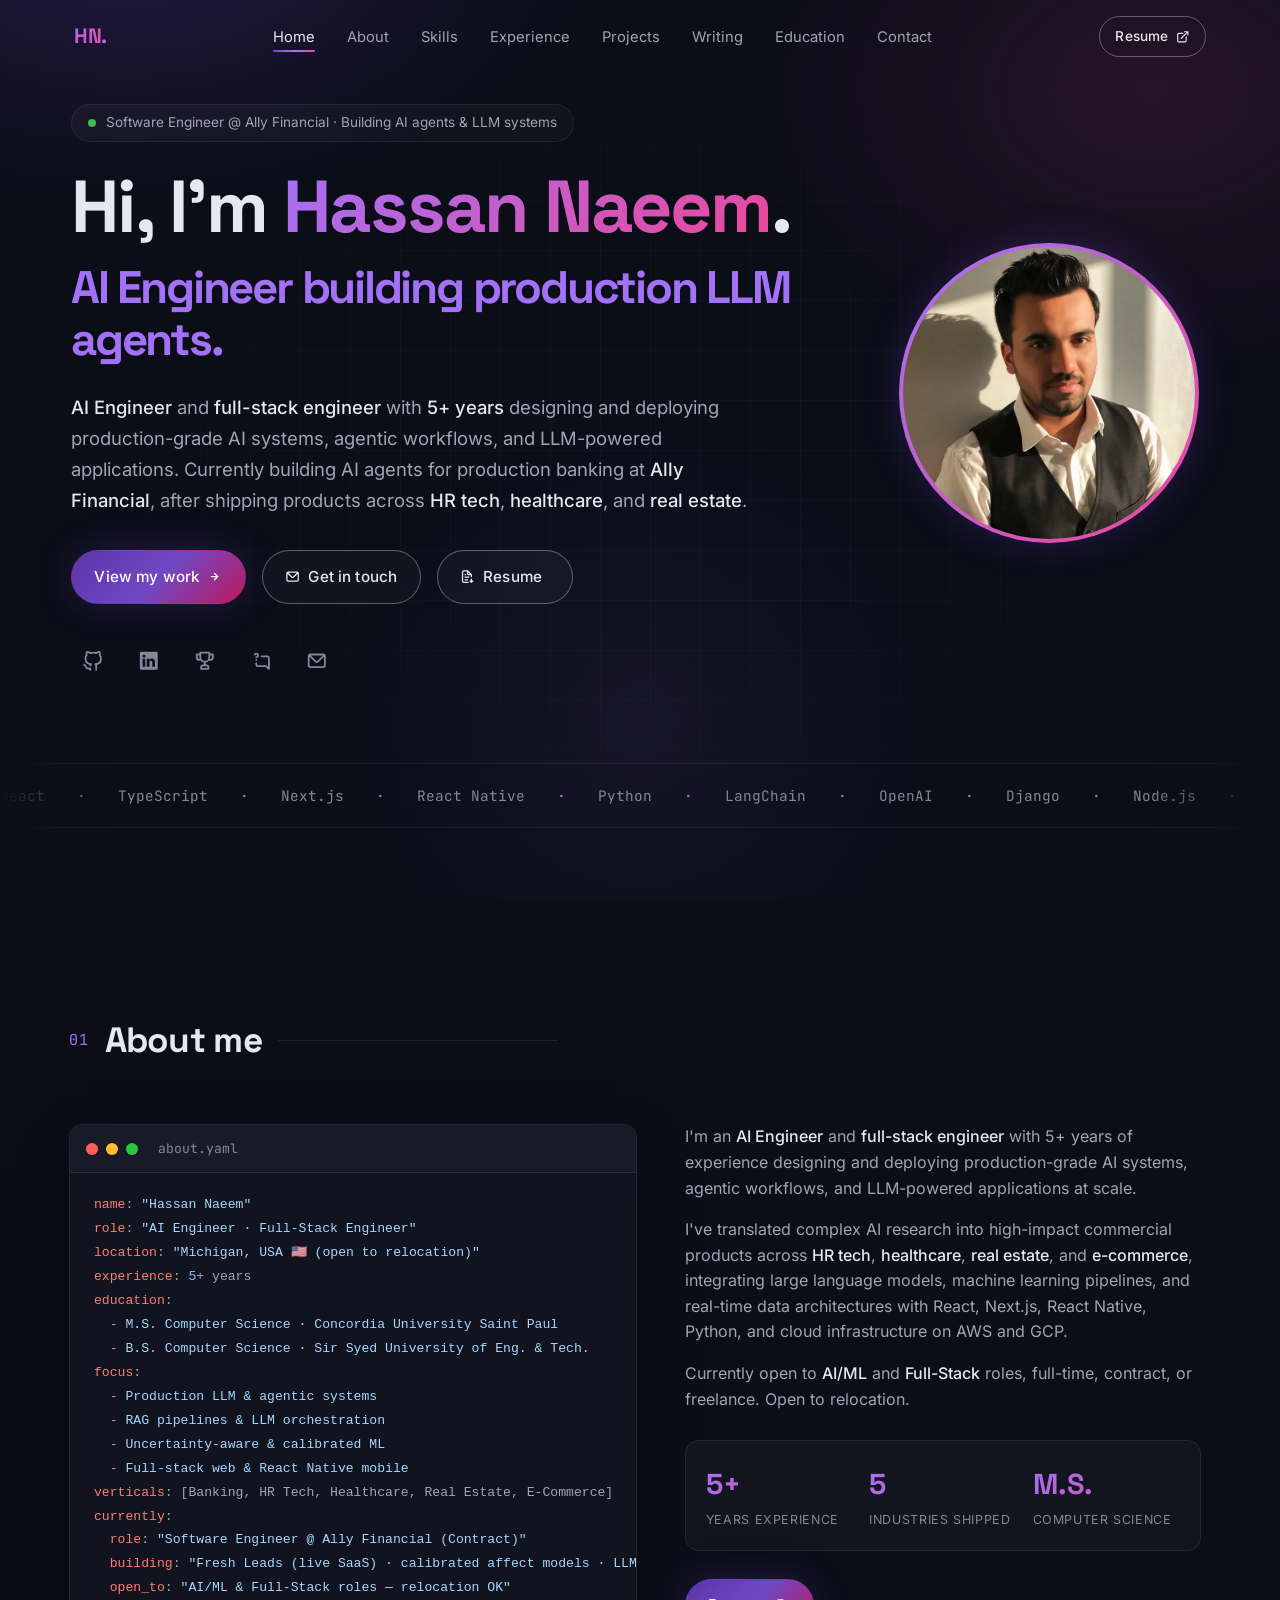
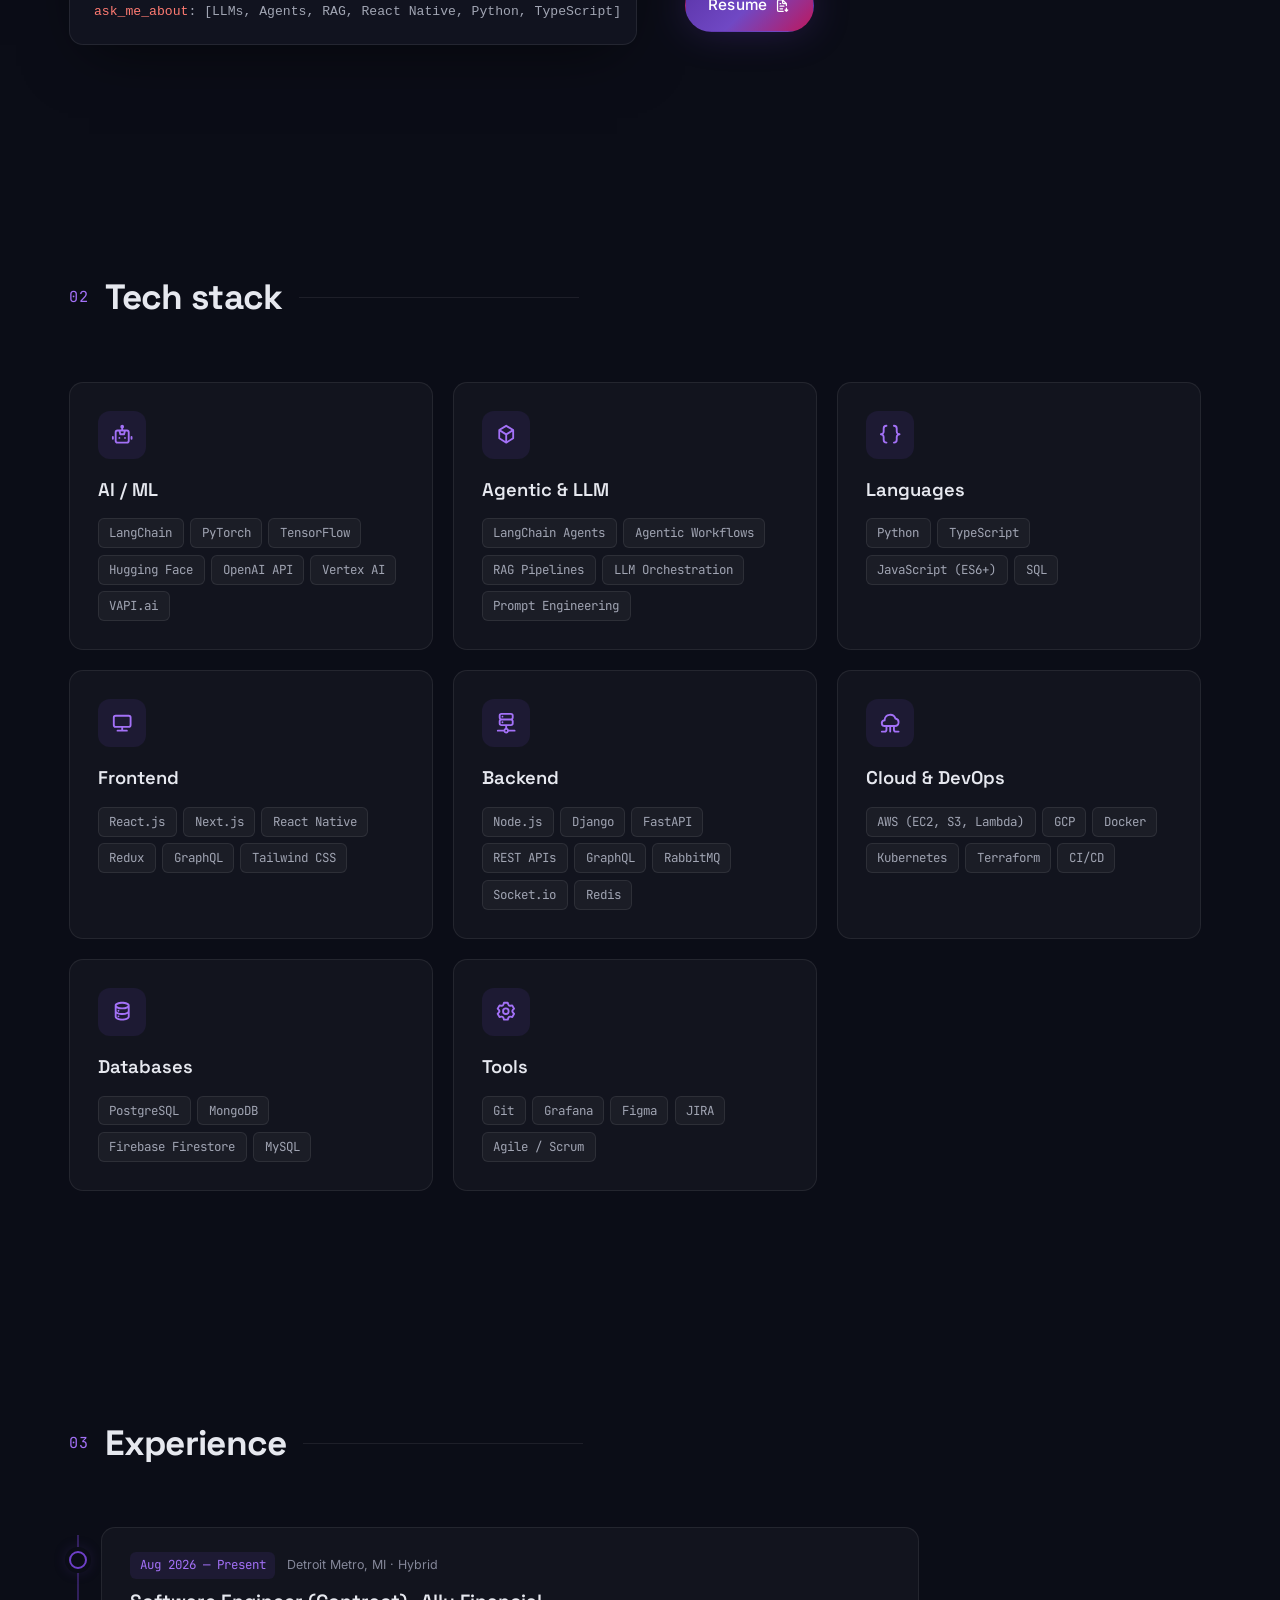
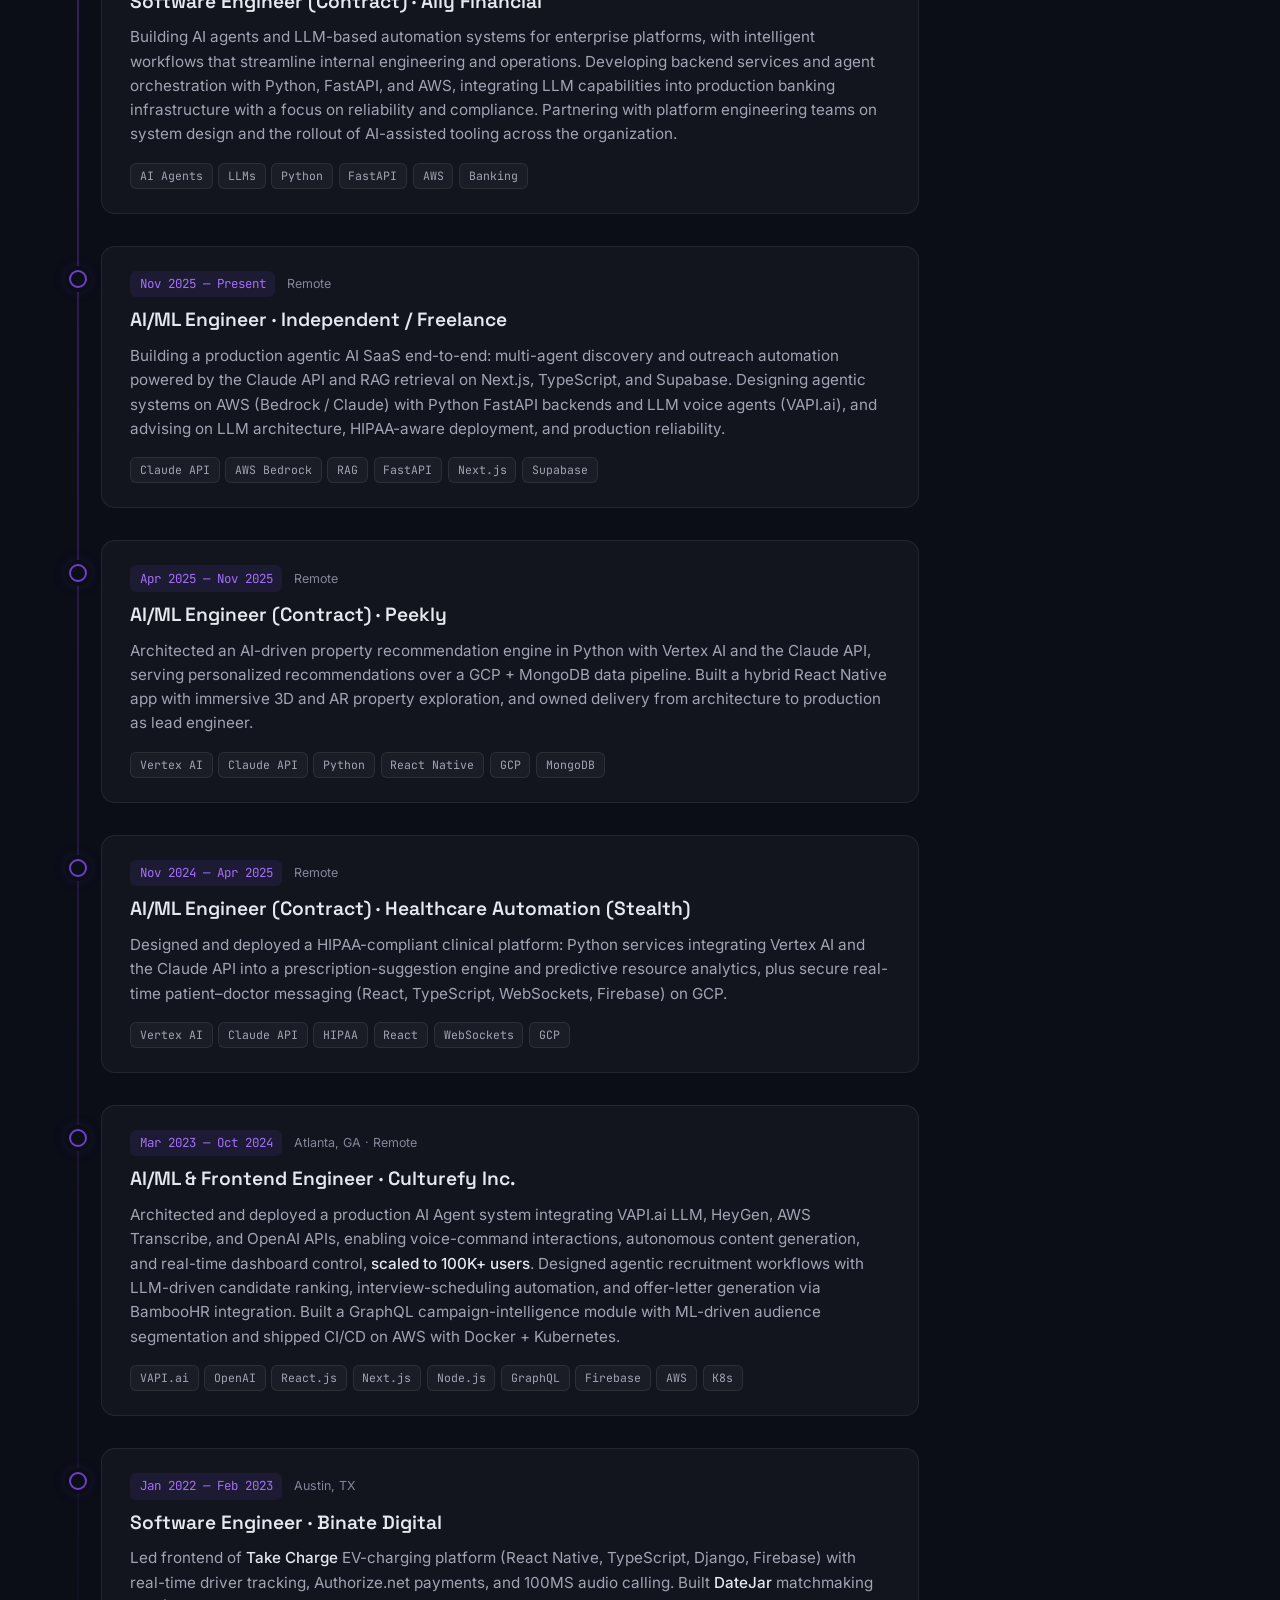
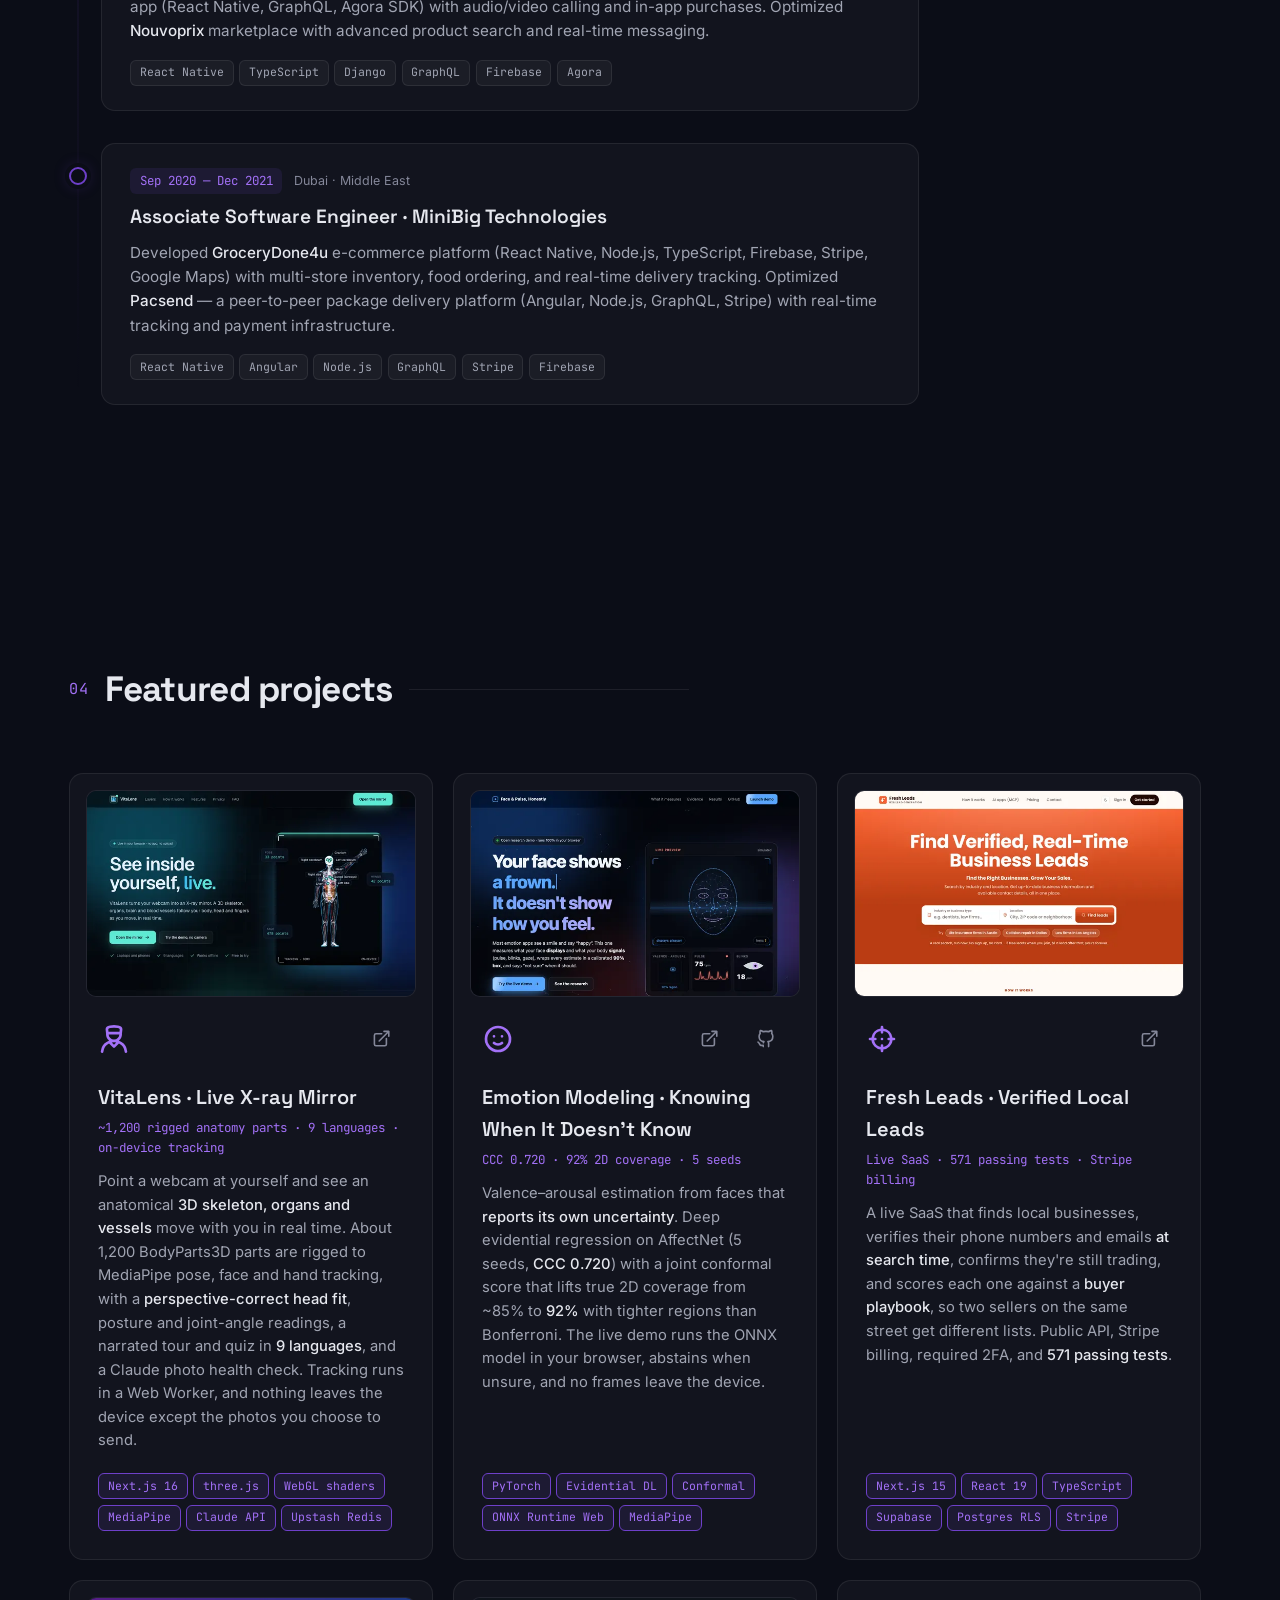
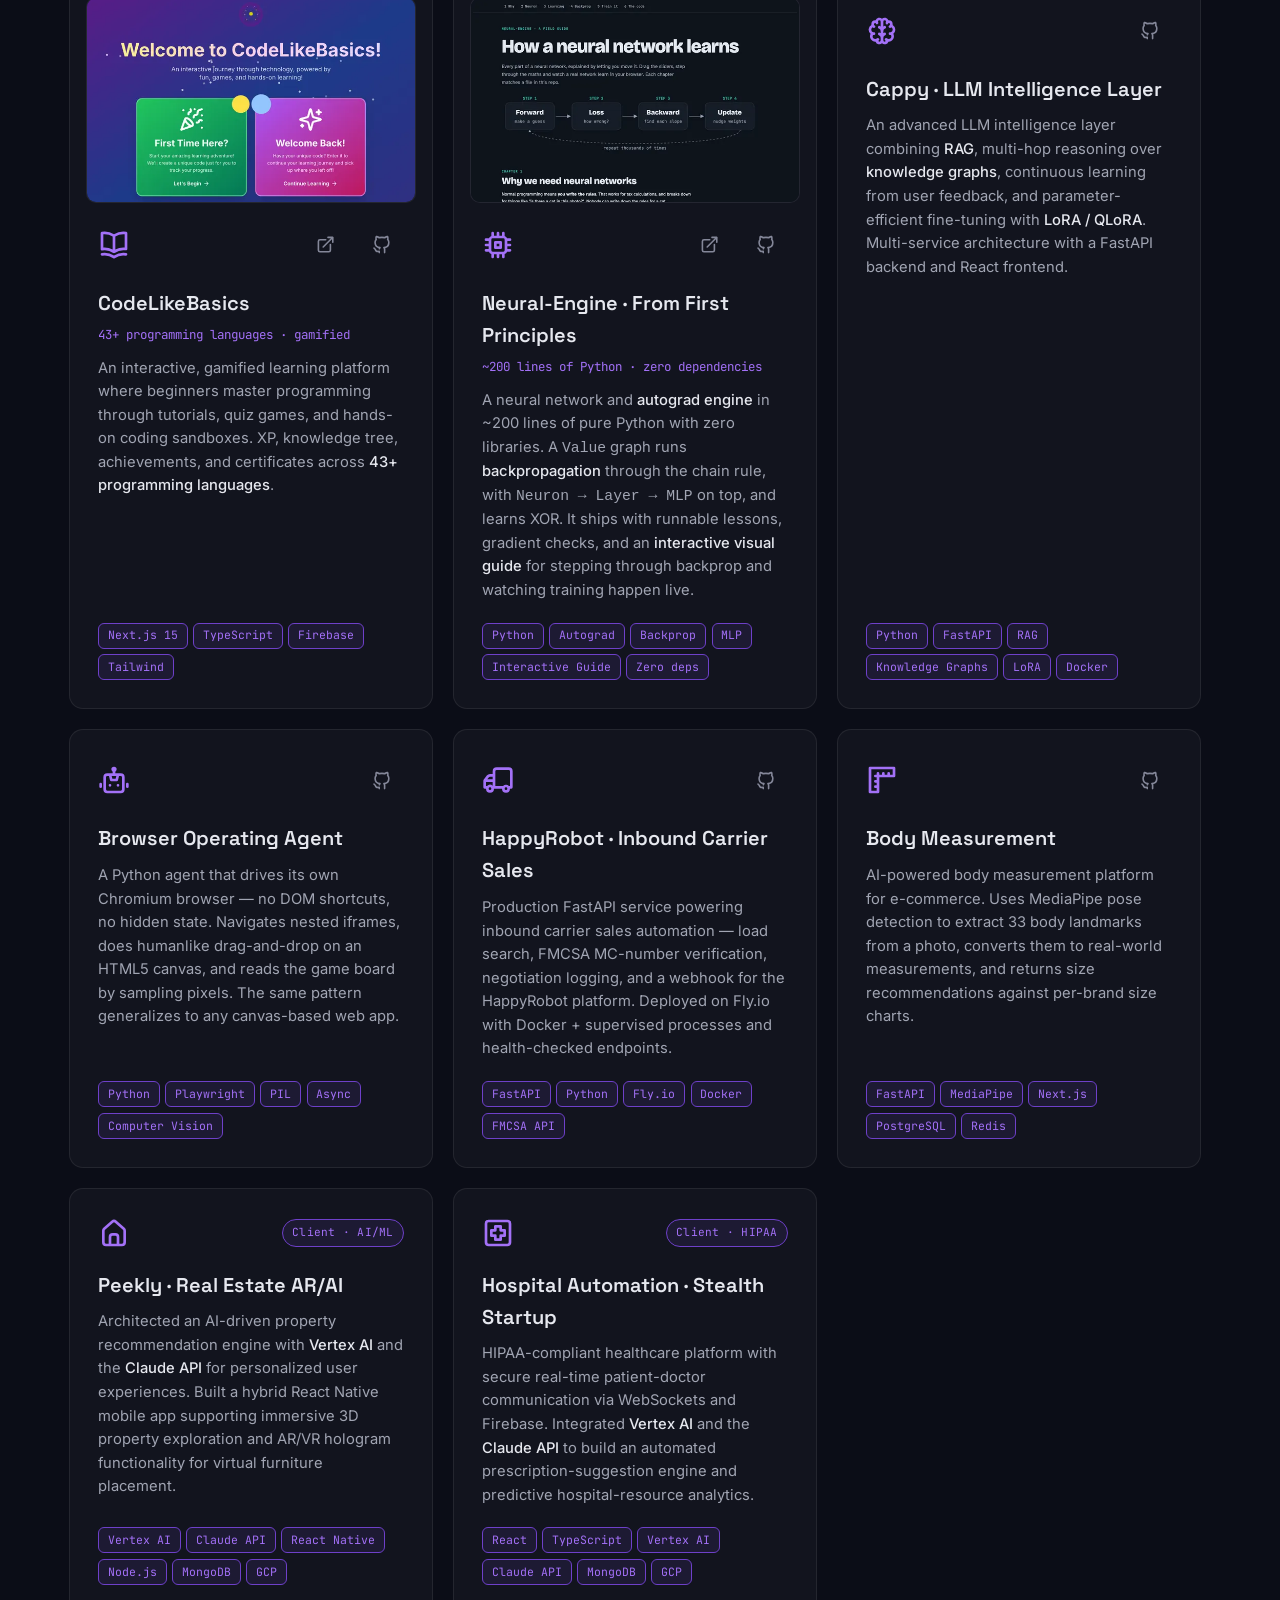
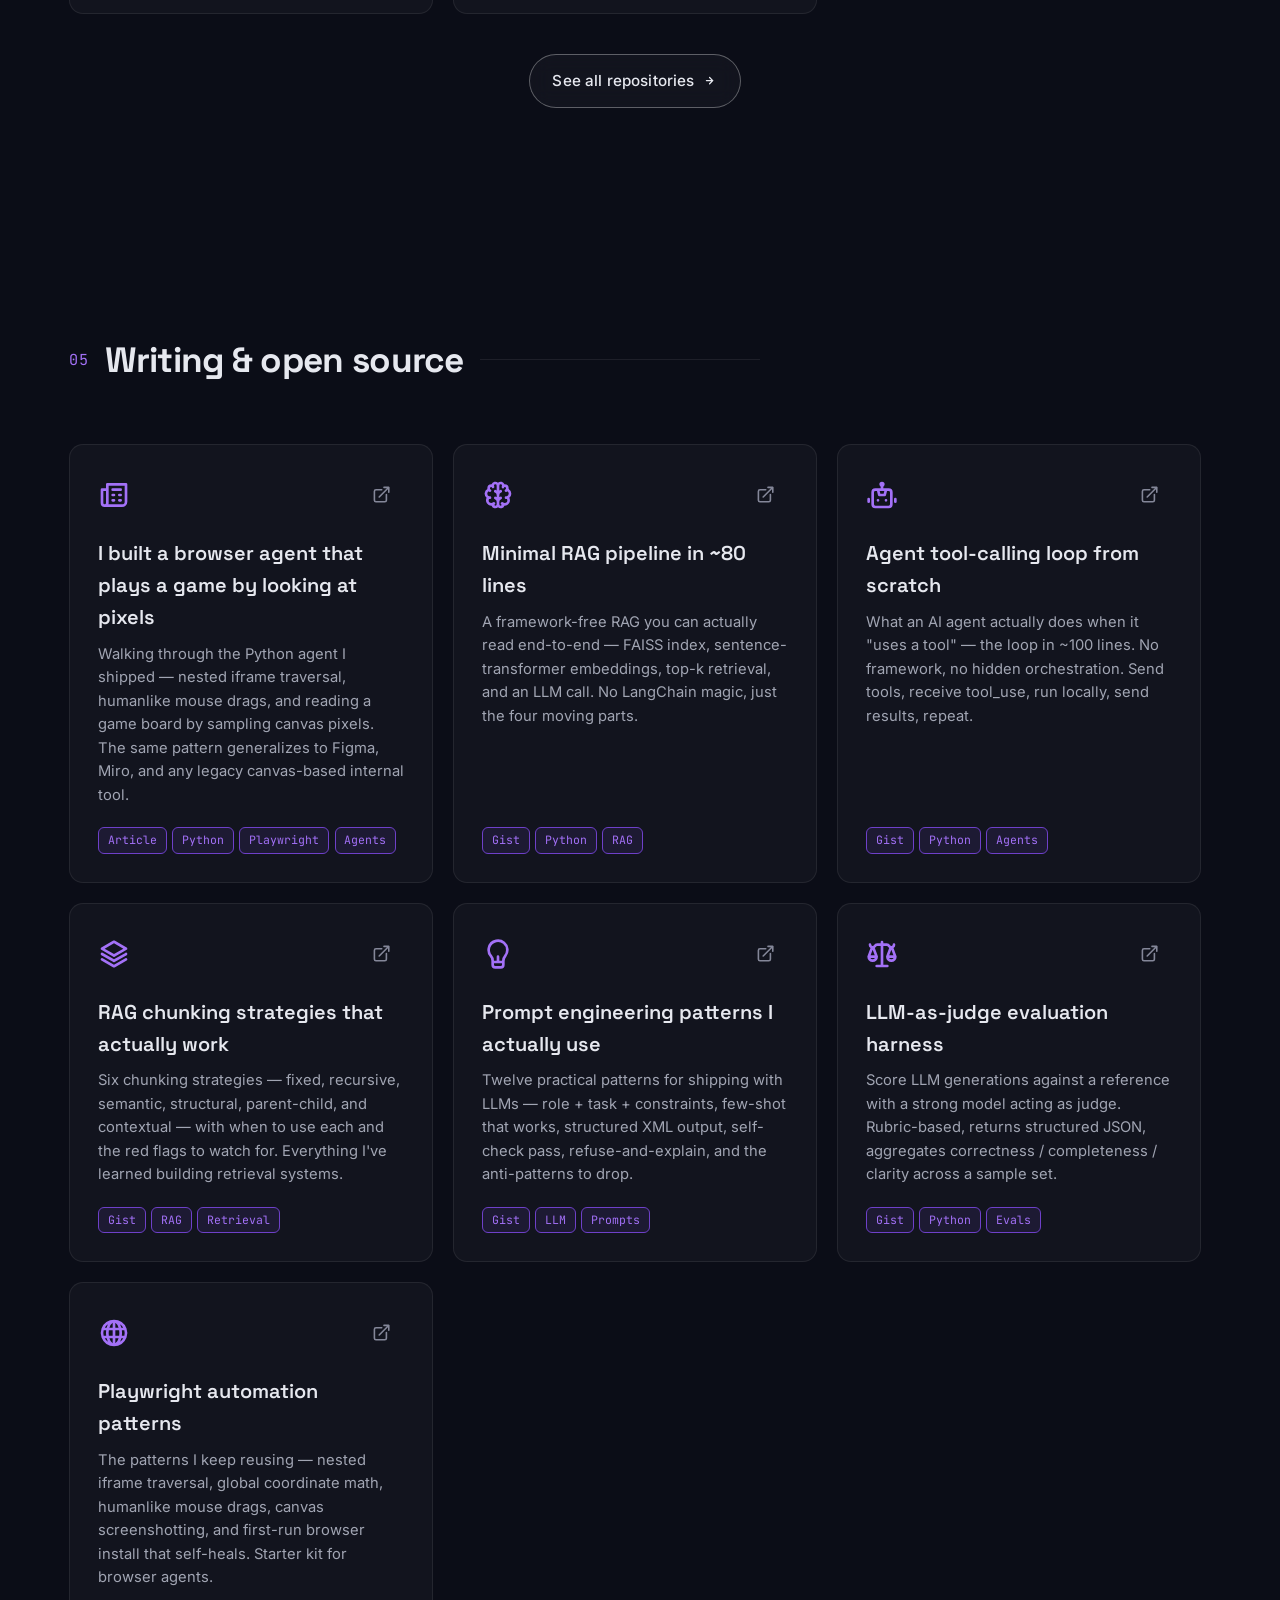
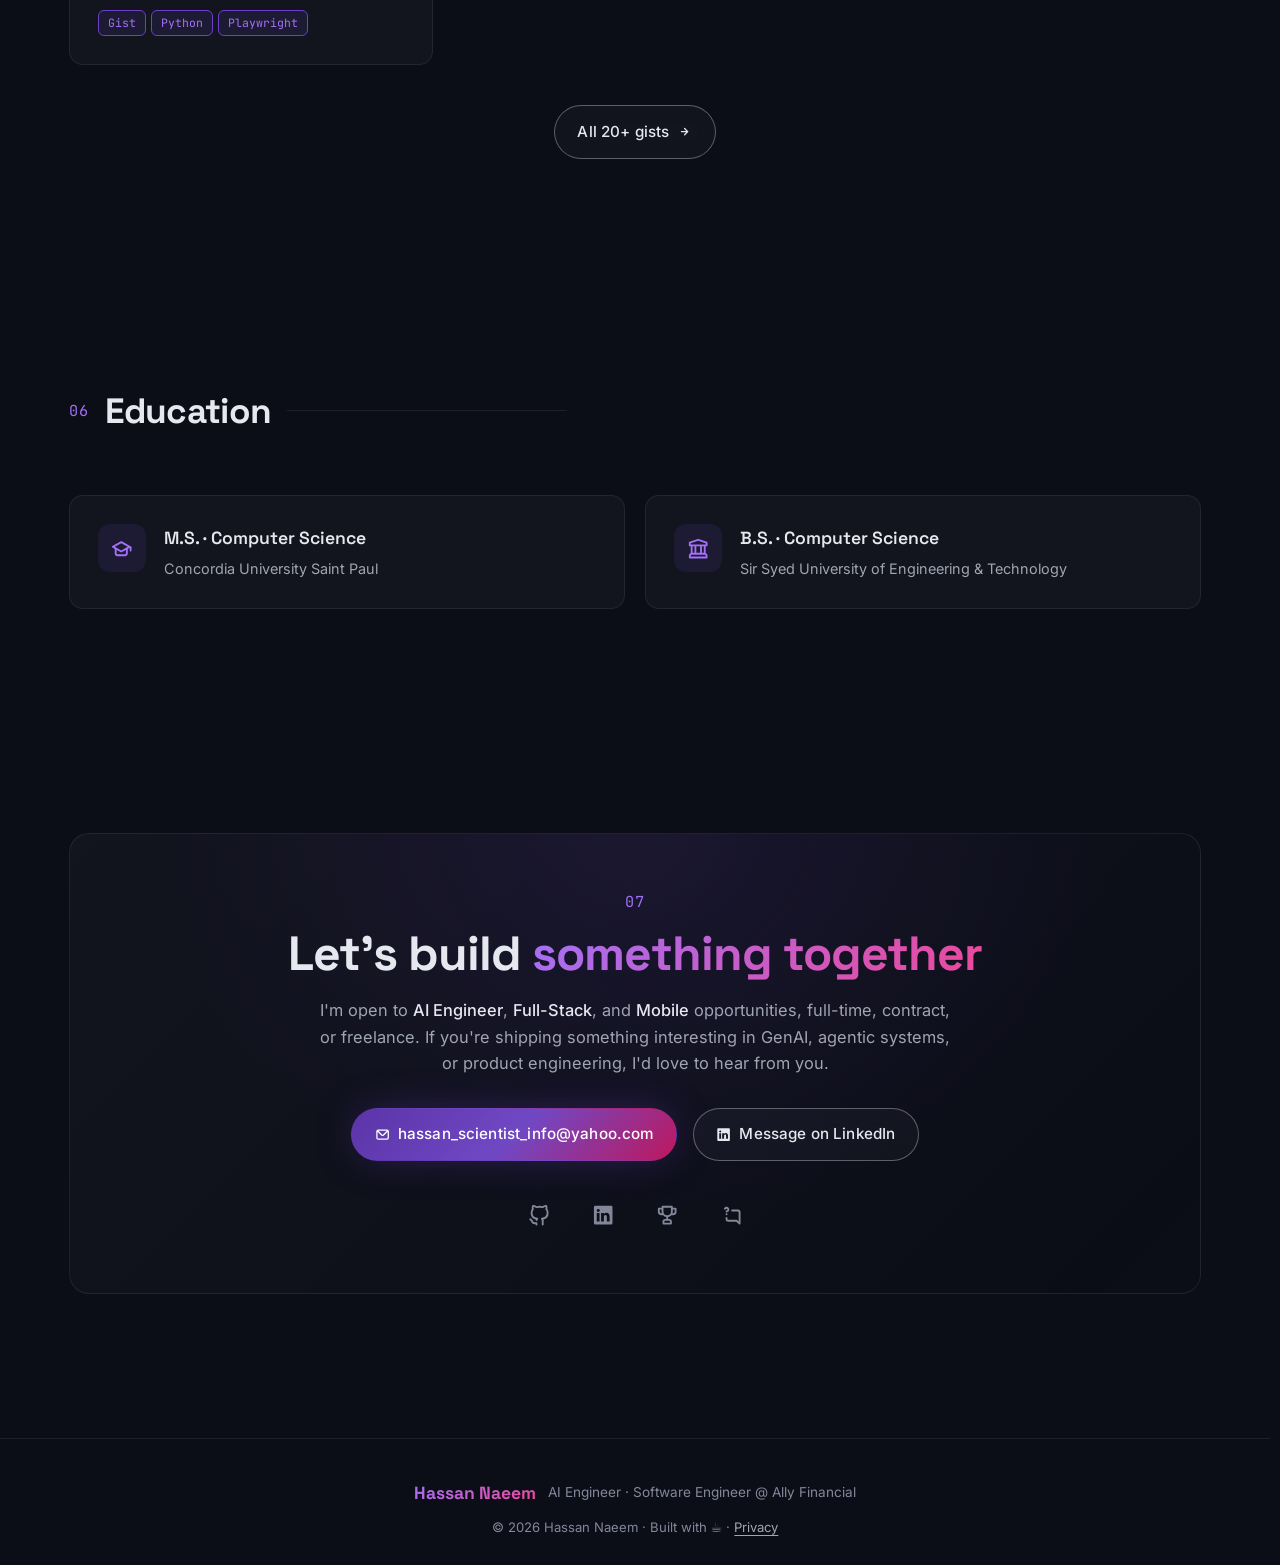
==== index.html @ 2e5fef1f "added screenshot of the projects" ====
<!doctype html>
<html lang="en">
  <head>
    <meta charset="UTF-8" />
    <meta name="viewport" content="width=device-width, initial-scale=1.0" />

    <!-- Primary SEO -->
    <title>
      Hassan Naeem — AI Engineer · Software Engineer at Ally Financial | AI
      Agents, LLMs
    </title>
    <meta
      name="description"
      content="Hassan Naeem is an AI Engineer and Software Engineer at Ally Financial with 5+ years building production AI agents, LLM systems, RAG pipelines, and full-stack web and mobile apps with Python, FastAPI, AWS, React, and Next.js."
    />
    <meta
      name="keywords"
      content="Hassan Naeem, AI Engineer, ML Engineer, AI/ML Engineer, Software Engineer, Ally Financial, AI Agents, Agentic AI, LLM, RAG, Python, FastAPI, AWS, Bedrock, LangChain, PyTorch, React, Next.js, React Native, TypeScript, Michigan, Detroit, Portfolio"
    />
    <meta name="author" content="Hassan Naeem" />
    <meta name="robots" content="index, follow, max-image-preview:large" />
    <meta name="theme-color" content="#0b0d17" />
    <link rel="canonical" href="https://hassan-naeem.com/" />
    <link
      rel="alternate"
      type="text/plain"
      title="LLM-readable profile"
      href="https://hassan-naeem.com/llms.txt"
    />
    <link rel="author" href="https://hassan-naeem.com/humans.txt" />

    <!-- Security headers (CSP, frame-ancestors, nosniff, Permissions-Policy) are set in vercel.json -->
    <meta name="referrer" content="strict-origin-when-cross-origin" />
    <!-- Marks JS as available so reveal animations only hide content when they can run.
         Its sha256 is allow-listed in the CSP in vercel.json; update the hash if you edit it. -->
    <script>
      document.documentElement.classList.add("js");
    </script>

    <!-- Open Graph -->
    <meta property="og:type" content="website" />
    <meta property="og:url" content="https://hassan-naeem.com/" />
    <meta
      property="og:title"
      content="Hassan Naeem — AI Engineer · Software Engineer at Ally Financial"
    />
    <meta
      property="og:description"
      content="AI Engineer and Software Engineer at Ally Financial, building AI agents and LLM systems. Projects: VitaLens X-ray mirror, emotion modeling with uncertainty, Fresh Leads, Neural-Engine, and more."
    />
    <meta
      property="og:image"
      content="https://hassan-naeem.com/preview.png?v=20261115b"
    />
    <meta property="og:image:width" content="1200" />
    <meta property="og:image:height" content="630" />
    <meta
      property="og:image:alt"
      content="Hassan Naeem — AI Engineer portfolio preview"
    />
    <meta property="og:site_name" content="Hassan Naeem Portfolio" />
    <meta property="og:locale" content="en_US" />

    <!-- Twitter Card -->
    <meta name="twitter:card" content="summary_large_image" />
    <meta
      name="twitter:title"
      content="Hassan Naeem — AI Engineer · Software Engineer at Ally Financial"
    />
    <meta
      name="twitter:description"
      content="AI Engineer and Software Engineer at Ally Financial, building AI agents and LLM systems. Projects: VitaLens X-ray mirror, emotion modeling with uncertainty, Fresh Leads, Neural-Engine, and more."
    />
    <meta
      name="twitter:image"
      content="https://hassan-naeem.com/preview.png?v=20261115b"
    />

    <!-- Favicons -->
    <link rel="icon" type="image/svg+xml" href="./assets/img/favicon.svg" />
    <link rel="icon" type="image/png" href="./assets/img/favicon.png" />
    <link rel="apple-touch-icon" href="./assets/img/favicon.png" />

    <!-- Performance: preconnect -->
    <link rel="dns-prefetch" href="https://github.com" />

    <!-- Fonts are self-hosted in assets/fonts (GDPR-clean, no Google) -->
    <link
      rel="preload"
      as="font"
      type="font/woff2"
      href="./assets/fonts/inter-400.woff2"
      crossorigin
    />
    <link
      rel="preload"
      as="font"
      type="font/woff2"
      href="./assets/fonts/space-grotesk-700.woff2"
      crossorigin
    />

    <!-- Styles (bump ?v= when the file changes; assets are cached as immutable) -->
    <link rel="stylesheet" href="./assets/css/styles.css?v=20261115c" />

    <!-- Structured data: Person schema (Google rich results) -->
    <script type="application/ld+json">
      {
        "@context": "https://schema.org",
        "@type": "Person",
        "name": "Hassan Naeem",
        "alternateName": "Hassan Naeem",
        "url": "https://hassan-naeem.com/",
        "image": "https://hassan-naeem.com/assets/img/hassan-naeem.jpg",
        "jobTitle": "Software Engineer",
        "worksFor": {
          "@type": "Organization",
          "name": "Ally Financial",
          "url": "https://www.ally.com"
        },
        "hasOccupation": {
          "@type": "Occupation",
          "name": "AI Engineer (AI Agents & LLM Systems)",
          "occupationLocation": { "@type": "City", "name": "Detroit, MI" }
        },
        "description": "Hassan Naeem is an AI Engineer and Software Engineer at Ally Financial with 5+ years building production AI agents, LLM systems, RAG pipelines, and full-stack web and mobile apps with Python, FastAPI, AWS, React, and Next.js.",
        "address": {
          "@type": "PostalAddress",
          "addressRegion": "MI",
          "addressCountry": "US"
        },
        "alumniOf": [
          {
            "@type": "CollegeOrUniversity",
            "name": "Concordia University Saint Paul",
            "description": "M.S. Computer Science"
          },
          {
            "@type": "CollegeOrUniversity",
            "name": "Sir Syed University of Engineering & Technology",
            "description": "B.S. Computer Science"
          }
        ],
        "sameAs": [
          "https://github.com/Hassan-Naeem-code",
          "https://www.linkedin.com/in/m-hassan-naeem",
          "https://leetcode.com/u/hassansolves",
          "https://stackoverflow.com/users/17322639/muhammad-hassan-naeem",
          "https://dev.to/hassannaeem"
        ],
        "knowsAbout": [
          "JavaScript",
          "TypeScript",
          "Python",
          "React",
          "React Native",
          "Next.js",
          "Node.js",
          "Django",
          "Large Language Models",
          "Generative AI",
          "Agentic AI",
          "Retrieval-Augmented Generation",
          "AI Agents",
          "Multi-Agent Orchestration",
          "FastAPI",
          "Amazon Web Services",
          "AWS Bedrock",
          "PyTorch",
          "LangChain",
          "Uncertainty Quantification",
          "Machine Learning"
        ]
      }
    </script>
  </head>
  <body>
    <a class="skip-link" href="#home">Skip to content</a>
    <!-- Gradient background -->
    <div class="bg-gradient"></div>
    <div class="bg-grid"></div>
    <div class="cursor-glow" id="cursor-glow"></div>

    <!-- ============ NAV ============ -->
    <nav class="nav" id="nav">
      <div class="nav__container">
        <a href="#home" class="nav__logo">
          <span class="nav__logo-mark">HN</span>
          <span class="nav__logo-dot">.</span>
        </a>

        <ul class="nav__menu" id="nav-menu">
          <li><a href="#home" class="nav__link active">Home</a></li>
          <li><a href="#about" class="nav__link">About</a></li>
          <li><a href="#skills" class="nav__link">Skills</a></li>
          <li><a href="#experience" class="nav__link">Experience</a></li>
          <li><a href="#projects" class="nav__link">Projects</a></li>
          <li><a href="#writing" class="nav__link">Writing</a></li>
          <li><a href="#education" class="nav__link">Education</a></li>
          <li><a href="#contact" class="nav__link">Contact</a></li>
        </ul>

        <div class="nav__actions">
          <a
            href="./assets/pdf/Hassan_Naeem_AI_Resume.pdf"
            target="_blank"
            rel="noopener noreferrer"
            class="btn btn--sm btn--outline"
          >
            Resume
            <svg class="icon" aria-hidden="true">
              <use
                href="/assets/img/icons.svg?v=20261115#i-external-link-alt"
              /></svg
            ><span class="sr-only"> (PDF, opens in new tab)</span>
          </a>
          <button
            class="nav__toggle"
            id="nav-toggle"
            type="button"
            aria-label="Open menu"
            aria-controls="nav-menu"
            aria-expanded="false"
          >
            <svg class="icon nav__toggle-open" aria-hidden="true">
              <use href="/assets/img/icons.svg?v=20261115#i-bars" />
            </svg>
            <svg class="icon nav__toggle-close" aria-hidden="true">
              <use href="/assets/img/icons.svg?v=20261115#i-times" />
            </svg>
          </button>
        </div>
      </div>
    </nav>

    <main>
      <!-- ============ HERO ============ -->
      <section class="hero" id="home">
        <div class="hero__container container">
          <div class="hero__text">
            <div class="hero__badge">
              <span class="hero__badge-dot"></span>
              Software Engineer @ Ally Financial · Building AI agents &amp; LLM
              systems
            </div>

            <h1 class="hero__title">
              Hi, I'm <span class="gradient-text">Hassan Naeem</span>.
              <span class="hero__title-line"
                >AI Engineer building production LLM agents.</span
              >
            </h1>

            <p class="hero__subtitle">
              <strong>AI Engineer</strong> and
              <strong>full-stack engineer</strong> with
              <strong>5+ years</strong> designing and deploying production-grade
              AI systems, agentic workflows, and LLM-powered applications.
              Currently building AI agents for production banking at
              <strong>Ally Financial</strong>, after shipping products across
              <strong>HR tech</strong>, <strong>healthcare</strong>, and
              <strong>real estate</strong>.
            </p>

            <div class="hero__ctas">
              <a href="#projects" class="btn btn--primary">
                View my work
                <svg class="icon" aria-hidden="true">
                  <use href="/assets/img/icons.svg?v=20261115#i-arrow-right" />
                </svg>
              </a>
              <a href="#contact" class="btn btn--ghost">
                <svg class="icon" aria-hidden="true">
                  <use href="/assets/img/icons.svg?v=20261115#i-envelope" />
                </svg>
                Get in touch
              </a>
              <a
                href="./assets/pdf/Hassan_Naeem_AI_Resume.pdf"
                target="_blank"
                rel="noopener noreferrer"
                class="btn btn--ghost"
              >
                <svg class="icon" aria-hidden="true">
                  <use
                    href="/assets/img/icons.svg?v=20261115#i-file-download-alt"
                  />
                </svg>
                Resume<span class="sr-only"> (PDF, opens in new tab)</span>
              </a>
            </div>

            <div class="hero__socials">
              <a
                href="https://github.com/Hassan-Naeem-code"
                target="_blank"
                rel="noopener noreferrer"
                aria-label="GitHub (opens in new tab)"
                ><svg class="icon" aria-hidden="true">
                  <use
                    href="/assets/img/icons.svg?v=20261115#i-github-alt"
                  /></svg
              ></a>
              <a
                href="https://www.linkedin.com/in/m-hassan-naeem"
                target="_blank"
                rel="noopener noreferrer"
                aria-label="LinkedIn (opens in new tab)"
                ><svg class="icon" aria-hidden="true">
                  <use
                    href="/assets/img/icons.svg?v=20261115#i-linkedin"
                  /></svg
              ></a>
              <a
                href="https://leetcode.com/u/hassansolves"
                target="_blank"
                rel="noopener noreferrer"
                aria-label="LeetCode (opens in new tab)"
                ><svg class="icon" aria-hidden="true">
                  <use href="/assets/img/icons.svg?v=20261115#i-trophy" /></svg
              ></a>
              <a
                href="https://stackoverflow.com/users/17322639/muhammad-hassan-naeem"
                target="_blank"
                rel="noopener noreferrer"
                aria-label="Stack Overflow (opens in new tab)"
                ><svg class="icon" aria-hidden="true">
                  <use
                    href="/assets/img/icons.svg?v=20261115#i-comment-alt-question"
                  /></svg
              ></a>
              <a
                href="#contact"
                data-email="aGFzc2FuX3NjaWVudGlzdF9pbmZvQHlhaG9vLmNvbQ=="
                class="email-link"
                aria-label="Email"
                ><svg class="icon" aria-hidden="true">
                  <use
                    href="/assets/img/icons.svg?v=20261115#i-envelope"
                  /></svg
              ></a>
            </div>
          </div>

          <figure class="hero__portrait">
            <img
              src="./assets/img/hassan-naeem-480.webp"
              srcset="
                ./assets/img/hassan-naeem-240.webp 240w,
                ./assets/img/hassan-naeem-480.webp 480w
              "
              sizes="(max-width: 900px) 112px, 300px"
              width="480"
              height="480"
              alt="Portrait of Hassan Naeem"
              fetchpriority="high"
              decoding="async"
            />
          </figure>
        </div>

        <div class="hero__marquee" aria-hidden="true">
          <div class="marquee__track">
            <span>React</span><span>·</span> <span>TypeScript</span
            ><span>·</span> <span>Next.js</span><span>·</span>
            <span>React Native</span><span>·</span> <span>Python</span
            ><span>·</span> <span>LangChain</span><span>·</span>
            <span>OpenAI</span><span>·</span> <span>Django</span><span>·</span>
            <span>Node.js</span><span>·</span> <span>AWS</span><span>·</span>
            <span>Docker</span><span>·</span> <span>Kubernetes</span
            ><span>·</span> <span>PostgreSQL</span><span>·</span>
            <span>MongoDB</span><span>·</span> <span>Redis</span><span>·</span>
            <span>Agentic AI</span><span>·</span>
            <!-- duplicate for seamless loop -->
            <span>React</span><span>·</span> <span>TypeScript</span
            ><span>·</span> <span>Next.js</span><span>·</span>
            <span>React Native</span><span>·</span> <span>Python</span
            ><span>·</span> <span>LangChain</span><span>·</span>
            <span>OpenAI</span><span>·</span> <span>Django</span><span>·</span>
          </div>
        </div>
      </section>

      <!-- ============ ABOUT ============ -->
      <section class="section" id="about">
        <div class="container">
          <div class="section__head" data-reveal>
            <span class="section__num">01</span>
            <h2 class="section__title">About me</h2>
            <div class="section__line"></div>
          </div>

          <div class="about__grid">
            <div class="about__code" data-reveal>
              <div class="about__code-header">
                <span class="about__dot about__dot--red"></span>
                <span class="about__dot about__dot--yellow"></span>
                <span class="about__dot about__dot--green"></span>
                <span class="about__file">about.yaml</span>
              </div>
              <pre
                class="about__code-body"
                tabindex="0"
                role="region"
                aria-label="about.yaml"
              ><code><span class="code-key">name</span>: <span class="code-str">"Hassan Naeem"</span>
<span class="code-key">role</span>: <span class="code-str">"AI Engineer · Full-Stack Engineer"</span>
<span class="code-key">location</span>: <span class="code-str">"Michigan, USA 🇺🇸 (open to relocation)"</span>
<span class="code-key">experience</span>: <span class="code-num">5</span>+ years
<span class="code-key">education</span>:
  - <span class="code-str">M.S. Computer Science · Concordia University Saint Paul</span>
  - <span class="code-str">B.S. Computer Science · Sir Syed University of Eng. &amp; Tech.</span>
<span class="code-key">focus</span>:
  - <span class="code-str">Production LLM &amp; agentic systems</span>
  - <span class="code-str">RAG pipelines &amp; LLM orchestration</span>
  - <span class="code-str">Uncertainty-aware &amp; calibrated ML</span>
  - <span class="code-str">Full-stack web &amp; React Native mobile</span>
<span class="code-key">verticals</span>: [Banking, HR Tech, Healthcare, Real Estate, E-Commerce]
<span class="code-key">currently</span>:
  <span class="code-key">role</span>: <span class="code-str">"Software Engineer @ Ally Financial (Contract)"</span>
  <span class="code-key">building</span>: <span class="code-str">"Fresh Leads (live SaaS) · calibrated affect models · LLM agents"</span>
  <span class="code-key">open_to</span>: <span class="code-str">"AI/ML &amp; Full-Stack roles — relocation OK"</span>
<span class="code-key">ask_me_about</span>: [LLMs, Agents, RAG, React Native, Python, TypeScript]</code></pre>
            </div>

            <div class="about__text" data-reveal>
              <p>
                I'm an <strong>AI Engineer</strong> and
                <strong>full-stack engineer</strong> with 5+ years of experience
                designing and deploying production-grade AI systems, agentic
                workflows, and LLM-powered applications at scale.
              </p>
              <p>
                I've translated complex AI research into high-impact commercial
                products across <strong>HR tech</strong>,
                <strong>healthcare</strong>, <strong>real estate</strong>, and
                <strong>e-commerce</strong>, integrating large language models,
                machine learning pipelines, and real-time data architectures
                with React, Next.js, React Native, Python, and cloud
                infrastructure on AWS and GCP.
              </p>
              <p>
                Currently open to <strong>AI/ML</strong> and
                <strong>Full-Stack</strong> roles, full-time, contract, or
                freelance. Open to relocation.
              </p>

              <div class="about__stats">
                <div class="stat">
                  <strong>5+</strong><span>Years experience</span>
                </div>
                <div class="stat">
                  <strong>5</strong><span>Industries shipped</span>
                </div>
                <div class="stat">
                  <strong>M.S.</strong><span>Computer Science</span>
                </div>
              </div>

              <a
                href="./assets/pdf/Hassan_Naeem_AI_Resume.pdf"
                target="_blank"
                rel="noopener noreferrer"
                class="btn btn--primary"
              >
                Resume
                <svg class="icon" aria-hidden="true">
                  <use
                    href="/assets/img/icons.svg?v=20261115#i-file-download-alt"
                  /></svg
                ><span class="sr-only"> (PDF, opens in new tab)</span>
              </a>
            </div>
          </div>
        </div>
      </section>

      <!-- ============ SKILLS ============ -->
      <section class="section" id="skills">
        <div class="container">
          <div class="section__head" data-reveal>
            <span class="section__num">02</span>
            <h2 class="section__title">Tech stack</h2>
            <div class="section__line"></div>
          </div>

          <div class="skills__grid">
            <div class="skill-card" data-reveal>
              <div class="skill-card__icon">
                <svg class="icon" aria-hidden="true">
                  <use href="/assets/img/icons.svg?v=20261115#i-robot" />
                </svg>
              </div>
              <h3>AI / ML</h3>
              <div class="skill-card__chips">
                <span>LangChain</span><span>PyTorch</span><span>TensorFlow</span
                ><span>Hugging&nbsp;Face</span><span>OpenAI&nbsp;API</span
                ><span>Vertex&nbsp;AI</span><span>VAPI.ai</span>
              </div>
            </div>

            <div class="skill-card" data-reveal>
              <div class="skill-card__icon">
                <svg class="icon" aria-hidden="true">
                  <use href="/assets/img/icons.svg?v=20261115#i-cube" />
                </svg>
              </div>
              <h3>Agentic &amp; LLM</h3>
              <div class="skill-card__chips">
                <span>LangChain&nbsp;Agents</span
                ><span>Agentic&nbsp;Workflows</span
                ><span>RAG&nbsp;Pipelines</span
                ><span>LLM&nbsp;Orchestration</span
                ><span>Prompt&nbsp;Engineering</span>
              </div>
            </div>

            <div class="skill-card" data-reveal>
              <div class="skill-card__icon">
                <svg class="icon" aria-hidden="true">
                  <use
                    href="/assets/img/icons.svg?v=20261115#i-brackets-curly"
                  />
                </svg>
              </div>
              <h3>Languages</h3>
              <div class="skill-card__chips">
                <span>Python</span><span>TypeScript</span
                ><span>JavaScript&nbsp;(ES6+)</span><span>SQL</span>
              </div>
            </div>

            <div class="skill-card" data-reveal>
              <div class="skill-card__icon">
                <svg class="icon" aria-hidden="true">
                  <use href="/assets/img/icons.svg?v=20261115#i-desktop" />
                </svg>
              </div>
              <h3>Frontend</h3>
              <div class="skill-card__chips">
                <span>React.js</span><span>Next.js</span
                ><span>React&nbsp;Native</span><span>Redux</span
                ><span>GraphQL</span><span>Tailwind&nbsp;CSS</span>
              </div>
            </div>

            <div class="skill-card" data-reveal>
              <div class="skill-card__icon">
                <svg class="icon" aria-hidden="true">
                  <use
                    href="/assets/img/icons.svg?v=20261115#i-server-network"
                  />
                </svg>
              </div>
              <h3>Backend</h3>
              <div class="skill-card__chips">
                <span>Node.js</span><span>Django</span><span>FastAPI</span
                ><span>REST&nbsp;APIs</span><span>GraphQL</span
                ><span>RabbitMQ</span><span>Socket.io</span><span>Redis</span>
              </div>
            </div>

            <div class="skill-card" data-reveal>
              <div class="skill-card__icon">
                <svg class="icon" aria-hidden="true">
                  <use
                    href="/assets/img/icons.svg?v=20261115#i-cloud-computing"
                  />
                </svg>
              </div>
              <h3>Cloud &amp; DevOps</h3>
              <div class="skill-card__chips">
                <span>AWS&nbsp;(EC2, S3, Lambda)</span><span>GCP</span
                ><span>Docker</span><span>Kubernetes</span><span>Terraform</span
                ><span>CI/CD</span>
              </div>
            </div>

            <div class="skill-card" data-reveal>
              <div class="skill-card__icon">
                <svg class="icon" aria-hidden="true">
                  <use href="/assets/img/icons.svg?v=20261115#i-database" />
                </svg>
              </div>
              <h3>Databases</h3>
              <div class="skill-card__chips">
                <span>PostgreSQL</span><span>MongoDB</span
                ><span>Firebase&nbsp;Firestore</span><span>MySQL</span>
              </div>
            </div>

            <div class="skill-card" data-reveal>
              <div class="skill-card__icon">
                <svg class="icon" aria-hidden="true">
                  <use href="/assets/img/icons.svg?v=20261115#i-setting" />
                </svg>
              </div>
              <h3>Tools</h3>
              <div class="skill-card__chips">
                <span>Git</span><span>Grafana</span><span>Figma</span
                ><span>JIRA</span><span>Agile&nbsp;/&nbsp;Scrum</span>
              </div>
            </div>
          </div>
        </div>
      </section>

      <!-- ============ EXPERIENCE ============ -->
      <section class="section" id="experience">
        <div class="container">
          <div class="section__head" data-reveal>
            <span class="section__num">03</span>
            <h2 class="section__title">Experience</h2>
            <div class="section__line"></div>
          </div>

          <ol class="timeline">
            <li class="timeline__item" data-reveal>
              <div class="timeline__dot"></div>
              <div class="timeline__card">
                <div class="timeline__meta">
                  <span class="timeline__tag">Aug 2026 — Present</span>
                  <span class="timeline__loc">Detroit Metro, MI · Hybrid</span>
                </div>
                <h3>Software Engineer (Contract) · Ally Financial</h3>
                <p>
                  Building AI agents and LLM-based automation systems for
                  enterprise platforms, with intelligent workflows that
                  streamline internal engineering and operations. Developing
                  backend services and agent orchestration with Python, FastAPI,
                  and AWS, integrating LLM capabilities into production banking
                  infrastructure with a focus on reliability and compliance.
                  Partnering with platform engineering teams on system design
                  and the rollout of AI-assisted tooling across the
                  organization.
                </p>
                <div class="timeline__tags">
                  <span>AI Agents</span><span>LLMs</span><span>Python</span
                  ><span>FastAPI</span><span>AWS</span><span>Banking</span>
                </div>
              </div>
            </li>

            <li class="timeline__item" data-reveal>
              <div class="timeline__dot"></div>
              <div class="timeline__card">
                <div class="timeline__meta">
                  <span class="timeline__tag">Nov 2025 — Present</span>
                  <span class="timeline__loc">Remote</span>
                </div>
                <h3>AI/ML Engineer · Independent / Freelance</h3>
                <p>
                  Building a production agentic AI SaaS end-to-end: multi-agent
                  discovery and outreach automation powered by the Claude API
                  and RAG retrieval on Next.js, TypeScript, and Supabase.
                  Designing agentic systems on AWS (Bedrock / Claude) with
                  Python FastAPI backends and LLM voice agents (VAPI.ai), and
                  advising on LLM architecture, HIPAA-aware deployment, and
                  production reliability.
                </p>
                <div class="timeline__tags">
                  <span>Claude API</span><span>AWS Bedrock</span><span>RAG</span
                  ><span>FastAPI</span><span>Next.js</span><span>Supabase</span>
                </div>
              </div>
            </li>

            <li class="timeline__item" data-reveal>
              <div class="timeline__dot"></div>
              <div class="timeline__card">
                <div class="timeline__meta">
                  <span class="timeline__tag">Apr 2025 — Nov 2025</span>
                  <span class="timeline__loc">Remote</span>
                </div>
                <h3>AI/ML Engineer (Contract) · Peekly</h3>
                <p>
                  Architected an AI-driven property recommendation engine in
                  Python with Vertex AI and the Claude API, serving personalized
                  recommendations over a GCP + MongoDB data pipeline. Built a
                  hybrid React Native app with immersive 3D and AR property
                  exploration, and owned delivery from architecture to
                  production as lead engineer.
                </p>
                <div class="timeline__tags">
                  <span>Vertex AI</span><span>Claude API</span
                  ><span>Python</span><span>React Native</span><span>GCP</span
                  ><span>MongoDB</span>
                </div>
              </div>
            </li>

            <li class="timeline__item" data-reveal>
              <div class="timeline__dot"></div>
              <div class="timeline__card">
                <div class="timeline__meta">
                  <span class="timeline__tag">Nov 2024 — Apr 2025</span>
                  <span class="timeline__loc">Remote</span>
                </div>
                <h3>
                  AI/ML Engineer (Contract) · Healthcare Automation (Stealth)
                </h3>
                <p>
                  Designed and deployed a HIPAA-compliant clinical platform:
                  Python services integrating Vertex AI and the Claude API into
                  a prescription-suggestion engine and predictive resource
                  analytics, plus secure real-time patient–doctor messaging
                  (React, TypeScript, WebSockets, Firebase) on GCP.
                </p>
                <div class="timeline__tags">
                  <span>Vertex AI</span><span>Claude API</span><span>HIPAA</span
                  ><span>React</span><span>WebSockets</span><span>GCP</span>
                </div>
              </div>
            </li>

            <li class="timeline__item" data-reveal>
              <div class="timeline__dot"></div>
              <div class="timeline__card">
                <div class="timeline__meta">
                  <span class="timeline__tag">Mar 2023 — Oct 2024</span>
                  <span class="timeline__loc">Atlanta, GA · Remote</span>
                </div>
                <h3>AI/ML &amp; Frontend Engineer · Culturefy Inc.</h3>
                <p>
                  Architected and deployed a production AI Agent system
                  integrating VAPI.ai LLM, HeyGen, AWS Transcribe, and OpenAI
                  APIs, enabling voice-command interactions, autonomous content
                  generation, and real-time dashboard control,
                  <strong>scaled to 100K+ users</strong>. Designed agentic
                  recruitment workflows with LLM-driven candidate ranking,
                  interview-scheduling automation, and offer-letter generation
                  via BambooHR integration. Built a GraphQL
                  campaign-intelligence module with ML-driven audience
                  segmentation and shipped CI/CD on AWS with Docker +
                  Kubernetes.
                </p>
                <div class="timeline__tags">
                  <span>VAPI.ai</span><span>OpenAI</span><span>React.js</span
                  ><span>Next.js</span><span>Node.js</span><span>GraphQL</span
                  ><span>Firebase</span><span>AWS</span><span>K8s</span>
                </div>
              </div>
            </li>

            <li class="timeline__item" data-reveal>
              <div class="timeline__dot"></div>
              <div class="timeline__card">
                <div class="timeline__meta">
                  <span class="timeline__tag">Jan 2022 — Feb 2023</span>
                  <span class="timeline__loc">Austin, TX</span>
                </div>
                <h3>Software Engineer · Binate Digital</h3>
                <p>
                  Led frontend of <strong>Take Charge</strong> EV-charging
                  platform (React Native, TypeScript, Django, Firebase) with
                  real-time driver tracking, Authorize.net payments, and 100MS
                  audio calling. Built <strong>DateJar</strong>
                  matchmaking app (React Native, GraphQL, Agora SDK) with
                  audio/video calling and in-app purchases. Optimized
                  <strong>Nouvoprix</strong> marketplace with advanced product
                  search and real-time messaging.
                </p>
                <div class="timeline__tags">
                  <span>React Native</span><span>TypeScript</span
                  ><span>Django</span><span>GraphQL</span><span>Firebase</span
                  ><span>Agora</span>
                </div>
              </div>
            </li>

            <li class="timeline__item" data-reveal>
              <div class="timeline__dot"></div>
              <div class="timeline__card">
                <div class="timeline__meta">
                  <span class="timeline__tag">Sep 2020 — Dec 2021</span>
                  <span class="timeline__loc">Dubai · Middle East</span>
                </div>
                <h3>Associate Software Engineer · MiniBig Technologies</h3>
                <p>
                  Developed <strong>GroceryDone4u</strong> e-commerce platform
                  (React Native, Node.js, TypeScript, Firebase, Stripe, Google
                  Maps) with multi-store inventory, food ordering, and real-time
                  delivery tracking. Optimized <strong>Pacsend</strong> — a
                  peer-to-peer package delivery platform (Angular, Node.js,
                  GraphQL, Stripe) with real-time tracking and payment
                  infrastructure.
                </p>
                <div class="timeline__tags">
                  <span>React Native</span><span>Angular</span
                  ><span>Node.js</span><span>GraphQL</span><span>Stripe</span
                  ><span>Firebase</span>
                </div>
              </div>
            </li>
          </ol>
        </div>
      </section>

      <!-- ============ PROJECTS ============ -->
      <section class="section" id="projects">
        <div class="container">
          <div class="section__head" data-reveal>
            <span class="section__num">04</span>
            <h2 class="section__title">Featured projects</h2>
            <div class="section__line"></div>
          </div>

          <div class="projects__grid">
            <article class="project" data-reveal>
              <img
                class="project__media"
                src="./assets/img/projects/vitalens-640.webp"
                srcset="
                  ./assets/img/projects/vitalens-640.webp   640w,
                  ./assets/img/projects/vitalens-1280.webp 1280w
                "
                sizes="(max-width: 700px) 100vw, 380px"
                width="1280"
                height="800"
                alt="VitaLens landing page: a 3D skeleton and organs tracking a person in real time"
                loading="lazy"
                decoding="async"
              />
              <div class="project__head">
                <svg class="icon project__icon" aria-hidden="true">
                  <use href="/assets/img/icons.svg?v=20261115#i-user-md" />
                </svg>
                <div class="project__links">
                  <a
                    href="/vitalens"
                    target="_blank"
                    rel="noopener noreferrer"
                    aria-label="VitaLens live app (opens in new tab)"
                    ><svg class="icon" aria-hidden="true">
                      <use
                        href="/assets/img/icons.svg?v=20261115#i-external-link-alt"
                      /></svg
                  ></a>
                </div>
              </div>
              <h3>VitaLens · Live X-ray Mirror</h3>
              <p class="project__metric">
                ~1,200 rigged anatomy parts · 9 languages · on-device tracking
              </p>
              <p>
                Point a webcam at yourself and see an anatomical
                <strong>3D skeleton, organs and vessels</strong> move with you
                in real time. About 1,200 BodyParts3D parts are rigged to
                MediaPipe pose, face and hand tracking, with a
                <strong>perspective-correct head fit</strong>, posture and
                joint-angle readings, a narrated tour and quiz in
                <strong>9 languages</strong>, and a Claude photo health check.
                Tracking runs in a Web Worker, and nothing leaves the device
                except the photos you choose to send.
              </p>
              <div class="project__stack">
                <span>Next.js 16</span><span>three.js</span
                ><span>WebGL shaders</span><span>MediaPipe</span
                ><span>Claude API</span><span>Upstash Redis</span>
              </div>
            </article>

            <article class="project" data-reveal>
              <img
                class="project__media"
                src="./assets/img/projects/emotion-640.webp"
                srcset="
                  ./assets/img/projects/emotion-640.webp   640w,
                  ./assets/img/projects/emotion-1280.webp 1280w
                "
                sizes="(max-width: 700px) 100vw, 380px"
                width="1280"
                height="800"
                alt="Emotion Modeling demo page: face mesh with valence–arousal, pulse and blink readouts"
                loading="lazy"
                decoding="async"
              />
              <div class="project__head">
                <svg class="icon project__icon" aria-hidden="true">
                  <use href="/assets/img/icons.svg?v=20261115#i-smile" />
                </svg>
                <div class="project__links">
                  <a
                    href="/emotion-modeling"
                    target="_blank"
                    rel="noopener noreferrer"
                    aria-label="Emotion Modeling live demo (opens in new tab)"
                    ><svg class="icon" aria-hidden="true">
                      <use
                        href="/assets/img/icons.svg?v=20261115#i-external-link-alt"
                      /></svg
                  ></a>
                  <a
                    href="https://github.com/Hassan-Naeem-code/Emotion-Modelling"
                    target="_blank"
                    rel="noopener noreferrer"
                    aria-label="Emotion Modeling source on GitHub (opens in new tab)"
                    ><svg class="icon" aria-hidden="true">
                      <use
                        href="/assets/img/icons.svg?v=20261115#i-github-alt"
                      /></svg
                  ></a>
                </div>
              </div>
              <h3>Emotion Modeling · Knowing When It Doesn't Know</h3>
              <p class="project__metric">
                CCC 0.720 · 92% 2D coverage · 5 seeds
              </p>
              <p>
                Valence–arousal estimation from faces that
                <strong>reports its own uncertainty</strong>. Deep evidential
                regression on AffectNet (5 seeds, <strong>CCC 0.720</strong>)
                with a joint conformal score that lifts true 2D coverage from
                ~85% to <strong>92%</strong> with tighter regions than
                Bonferroni. The live demo runs the ONNX model in your browser,
                abstains when unsure, and no frames leave the device.
              </p>
              <div class="project__stack">
                <span>PyTorch</span><span>Evidential DL</span
                ><span>Conformal</span><span>ONNX Runtime Web</span
                ><span>MediaPipe</span>
              </div>
            </article>
            <article class="project" data-reveal>
              <img
                class="project__media"
                src="./assets/img/projects/freshleads-640.webp"
                srcset="
                  ./assets/img/projects/freshleads-640.webp   640w,
                  ./assets/img/projects/freshleads-1280.webp 1280w
                "
                sizes="(max-width: 700px) 100vw, 380px"
                width="1280"
                height="800"
                alt="Fresh Leads home page with industry and location lead search"
                loading="lazy"
                decoding="async"
              />
              <div class="project__head">
                <svg class="icon project__icon" aria-hidden="true">
                  <use href="/assets/img/icons.svg?v=20261115#i-crosshair" />
                </svg>
                <div class="project__links">
                  <a
                    href="https://www.fresh-leads.io"
                    target="_blank"
                    rel="noopener noreferrer"
                    aria-label="Fresh Leads live site (opens in new tab)"
                    ><svg class="icon" aria-hidden="true">
                      <use
                        href="/assets/img/icons.svg?v=20261115#i-external-link-alt"
                      /></svg
                  ></a>
                </div>
              </div>
              <h3>Fresh Leads · Verified Local Leads</h3>
              <p class="project__metric">
                Live SaaS · 571 passing tests · Stripe billing
              </p>
              <p>
                A live SaaS that finds local businesses, verifies their phone
                numbers and emails <strong>at search time</strong>, confirms
                they're still trading, and scores each one against a
                <strong>buyer playbook</strong>, so two sellers on the same
                street get different lists. Public API, Stripe billing, required
                2FA, and <strong>571 passing tests</strong>.
              </p>
              <div class="project__stack">
                <span>Next.js 15</span><span>React 19</span
                ><span>TypeScript</span><span>Supabase</span
                ><span>Postgres RLS</span><span>Stripe</span>
              </div>
            </article>

            <article class="project" data-reveal>
              <img
                class="project__media"
                src="./assets/img/projects/codelikebasics-640.webp"
                srcset="
                  ./assets/img/projects/codelikebasics-640.webp   640w,
                  ./assets/img/projects/codelikebasics-1280.webp 1280w
                "
                sizes="(max-width: 700px) 100vw, 380px"
                width="1280"
                height="800"
                alt="CodeLikeBasics welcome screen for new and returning learners"
                loading="lazy"
                decoding="async"
              />
              <div class="project__head">
                <svg class="icon project__icon" aria-hidden="true">
                  <use href="/assets/img/icons.svg?v=20261115#i-book-open" />
                </svg>
                <div class="project__links">
                  <a
                    href="https://code-like-basics.vercel.app"
                    target="_blank"
                    rel="noopener noreferrer"
                    aria-label="CodeLikeBasics live demo (opens in new tab)"
                    ><svg class="icon" aria-hidden="true">
                      <use
                        href="/assets/img/icons.svg?v=20261115#i-external-link-alt"
                      /></svg
                  ></a>
                  <a
                    href="https://github.com/Hassan-Naeem-code/Code-Like-Basics"
                    target="_blank"
                    rel="noopener noreferrer"
                    aria-label="CodeLikeBasics source on GitHub (opens in new tab)"
                    ><svg class="icon" aria-hidden="true">
                      <use
                        href="/assets/img/icons.svg?v=20261115#i-github-alt"
                      /></svg
                  ></a>
                </div>
              </div>
              <h3>CodeLikeBasics</h3>
              <p class="project__metric">
                43+ programming languages · gamified
              </p>
              <p>
                An interactive, gamified learning platform where beginners
                master programming through tutorials, quiz games, and hands-on
                coding sandboxes. XP, knowledge tree, achievements, and
                certificates across <strong>43+ programming languages</strong>.
              </p>
              <div class="project__stack">
                <span>Next.js 15</span><span>TypeScript</span
                ><span>Firebase</span><span>Tailwind</span>
              </div>
            </article>

            <article class="project" data-reveal>
              <img
                class="project__media"
                src="./assets/img/projects/neural-640.webp"
                srcset="
                  ./assets/img/projects/neural-640.webp   640w,
                  ./assets/img/projects/neural-1280.webp 1280w
                "
                sizes="(max-width: 700px) 100vw, 380px"
                width="1280"
                height="800"
                alt="Neural-Engine field guide: forward, loss, backward and update steps"
                loading="lazy"
                decoding="async"
              />
              <div class="project__head">
                <svg class="icon project__icon" aria-hidden="true">
                  <use href="/assets/img/icons.svg?v=20261115#i-processor" />
                </svg>
                <div class="project__links">
                  <a
                    href="https://hassan-naeem-code.github.io/Neural-Engine/guide.html"
                    target="_blank"
                    rel="noopener noreferrer"
                    aria-label="Neural-Engine interactive guide (opens in new tab)"
                    ><svg class="icon" aria-hidden="true">
                      <use
                        href="/assets/img/icons.svg?v=20261115#i-external-link-alt"
                      /></svg
                  ></a>
                  <a
                    href="https://github.com/Hassan-Naeem-code/Neural-Engine"
                    target="_blank"
                    rel="noopener noreferrer"
                    aria-label="Neural-Engine source on GitHub (opens in new tab)"
                    ><svg class="icon" aria-hidden="true">
                      <use
                        href="/assets/img/icons.svg?v=20261115#i-github-alt"
                      /></svg
                  ></a>
                </div>
              </div>
              <h3>Neural-Engine · From First Principles</h3>
              <p class="project__metric">
                ~200 lines of Python · zero dependencies
              </p>
              <p>
                A neural network and <strong>autograd engine</strong> in ~200
                lines of pure Python with zero libraries. A
                <code>Value</code> graph runs
                <strong>backpropagation</strong> through the chain rule, with
                <code>Neuron → Layer → MLP</code> on top, and learns XOR. It
                ships with runnable lessons, gradient checks, and an
                <strong>interactive visual guide</strong> for stepping through
                backprop and watching training happen live.
              </p>
              <div class="project__stack">
                <span>Python</span><span>Autograd</span><span>Backprop</span
                ><span>MLP</span><span>Interactive Guide</span
                ><span>Zero deps</span>
              </div>
            </article>

            <article class="project" data-reveal>
              <div class="project__head">
                <svg class="icon project__icon" aria-hidden="true">
                  <use href="/assets/img/icons.svg?v=20261115#i-brain" />
                </svg>
                <div class="project__links">
                  <a
                    href="https://github.com/Hassan-Naeem-code/Cappy-LLM-Intellegence-Layer"
                    target="_blank"
                    rel="noopener noreferrer"
                    aria-label="Cappy source on GitHub (opens in new tab)"
                    ><svg class="icon" aria-hidden="true">
                      <use
                        href="/assets/img/icons.svg?v=20261115#i-github-alt"
                      /></svg
                  ></a>
                </div>
              </div>
              <h3>Cappy · LLM Intelligence Layer</h3>
              <p>
                An advanced LLM intelligence layer combining
                <strong>RAG</strong>, multi-hop reasoning over
                <strong>knowledge graphs</strong>, continuous learning from user
                feedback, and parameter-efficient fine-tuning with
                <strong>LoRA / QLoRA</strong>. Multi-service architecture with a
                FastAPI backend and React frontend.
              </p>
              <div class="project__stack">
                <span>Python</span><span>FastAPI</span><span>RAG</span
                ><span>Knowledge Graphs</span><span>LoRA</span
                ><span>Docker</span>
              </div>
            </article>

            <article class="project" data-reveal>
              <div class="project__head">
                <svg class="icon project__icon" aria-hidden="true">
                  <use href="/assets/img/icons.svg?v=20261115#i-robot" />
                </svg>
                <div class="project__links">
                  <a
                    href="https://github.com/Hassan-Naeem-code/Browser-Operating-Agent"
                    target="_blank"
                    rel="noopener noreferrer"
                    aria-label="Browser Operating Agent source on GitHub (opens in new tab)"
                    ><svg class="icon" aria-hidden="true">
                      <use
                        href="/assets/img/icons.svg?v=20261115#i-github-alt"
                      /></svg
                  ></a>
                </div>
              </div>
              <h3>Browser Operating Agent</h3>
              <p>
                A Python agent that drives its own Chromium browser — no DOM
                shortcuts, no hidden state. Navigates nested iframes, does
                humanlike drag-and-drop on an HTML5 canvas, and reads the game
                board by sampling pixels. The same pattern generalizes to any
                canvas-based web app.
              </p>
              <div class="project__stack">
                <span>Python</span><span>Playwright</span><span>PIL</span
                ><span>Async</span><span>Computer Vision</span>
              </div>
            </article>

            <article class="project" data-reveal>
              <div class="project__head">
                <svg class="icon project__icon" aria-hidden="true">
                  <use href="/assets/img/icons.svg?v=20261115#i-truck" />
                </svg>
                <div class="project__links">
                  <a
                    href="https://github.com/Hassan-Naeem-code/Inbound-Carier-Sales"
                    target="_blank"
                    rel="noopener noreferrer"
                    aria-label="HappyRobot source on GitHub (opens in new tab)"
                    ><svg class="icon" aria-hidden="true">
                      <use
                        href="/assets/img/icons.svg?v=20261115#i-github-alt"
                      /></svg
                  ></a>
                </div>
              </div>
              <h3>HappyRobot · Inbound Carrier Sales</h3>
              <p>
                Production FastAPI service powering inbound carrier sales
                automation — load search, FMCSA MC-number verification,
                negotiation logging, and a webhook for the HappyRobot platform.
                Deployed on Fly.io with Docker + supervised processes and
                health-checked endpoints.
              </p>
              <div class="project__stack">
                <span>FastAPI</span><span>Python</span><span>Fly.io</span
                ><span>Docker</span><span>FMCSA API</span>
              </div>
            </article>

            <article class="project" data-reveal>
              <div class="project__head">
                <svg class="icon project__icon" aria-hidden="true">
                  <use
                    href="/assets/img/icons.svg?v=20261115#i-ruler-combined"
                  />
                </svg>
                <div class="project__links">
                  <a
                    href="https://github.com/Hassan-Naeem-code/Body-Measurement"
                    target="_blank"
                    rel="noopener noreferrer"
                    aria-label="Body Measurement source on GitHub (opens in new tab)"
                    ><svg class="icon" aria-hidden="true">
                      <use
                        href="/assets/img/icons.svg?v=20261115#i-github-alt"
                      /></svg
                  ></a>
                </div>
              </div>
              <h3>Body Measurement</h3>
              <p>
                AI-powered body measurement platform for e-commerce. Uses
                MediaPipe pose detection to extract 33 body landmarks from a
                photo, converts them to real-world measurements, and returns
                size recommendations against per-brand size charts.
              </p>
              <div class="project__stack">
                <span>FastAPI</span><span>MediaPipe</span><span>Next.js</span
                ><span>PostgreSQL</span><span>Redis</span>
              </div>
            </article>

            <article class="project" data-reveal>
              <div class="project__head">
                <svg class="icon project__icon" aria-hidden="true">
                  <use href="/assets/img/icons.svg?v=20261115#i-estate" />
                </svg>
                <span class="project__badge">Client · AI/ML</span>
              </div>
              <h3>Peekly · Real Estate AR/AI</h3>
              <p>
                Architected an AI-driven property recommendation engine with
                <strong>Vertex AI</strong> and the
                <strong>Claude API</strong> for personalized user experiences.
                Built a hybrid React Native mobile app supporting immersive 3D
                property exploration and AR/VR hologram functionality for
                virtual furniture placement.
              </p>
              <div class="project__stack">
                <span>Vertex AI</span><span>Claude API</span
                ><span>React Native</span><span>Node.js</span
                ><span>MongoDB</span><span>GCP</span>
              </div>
            </article>

            <article class="project" data-reveal>
              <div class="project__head">
                <svg class="icon project__icon" aria-hidden="true">
                  <use
                    href="/assets/img/icons.svg?v=20261115#i-medical-square"
                  />
                </svg>
                <span class="project__badge">Client · HIPAA</span>
              </div>
              <h3>Hospital Automation · Stealth Startup</h3>
              <p>
                HIPAA-compliant healthcare platform with secure real-time
                patient-doctor communication via WebSockets and Firebase.
                Integrated <strong>Vertex AI</strong> and the
                <strong>Claude API</strong>
                to build an automated prescription-suggestion engine and
                predictive hospital-resource analytics.
              </p>
              <div class="project__stack">
                <span>React</span><span>TypeScript</span><span>Vertex AI</span
                ><span>Claude API</span><span>MongoDB</span><span>GCP</span>
              </div>
            </article>
          </div>

          <div class="projects__footer" data-reveal>
            <a
              href="https://github.com/Hassan-Naeem-code?tab=repositories"
              target="_blank"
              rel="noopener noreferrer"
              class="btn btn--ghost"
            >
              See all repositories
              <svg class="icon" aria-hidden="true">
                <use href="/assets/img/icons.svg?v=20261115#i-arrow-right" />
              </svg>
            </a>
          </div>
        </div>
      </section>

      <!-- ============ WRITING ============ -->
      <section class="section" id="writing">
        <div class="container">
          <div class="section__head" data-reveal>
            <span class="section__num">05</span>
            <h2 class="section__title">Writing &amp; open source</h2>
            <div class="section__line"></div>
          </div>

          <div class="projects__grid">
            <article class="project" data-reveal>
              <div class="project__head">
                <svg class="icon project__icon" aria-hidden="true">
                  <use href="/assets/img/icons.svg?v=20261115#i-newspaper" />
                </svg>
                <div class="project__links">
                  <a
                    href="https://dev.to/hassannaeem/i-built-a-browser-agent-that-plays-a-game-by-looking-at-pixels-3l86"
                    target="_blank"
                    rel="noopener noreferrer"
                    aria-label="Read “I built a browser agent that plays a game by looking at pixels” on dev.to (opens in new tab)"
                    ><svg class="icon" aria-hidden="true">
                      <use
                        href="/assets/img/icons.svg?v=20261115#i-external-link-alt"
                      /></svg
                  ></a>
                </div>
              </div>
              <h3>
                I built a browser agent that plays a game by looking at pixels
              </h3>
              <p>
                Walking through the Python agent I shipped — nested iframe
                traversal, humanlike mouse drags, and reading a game board by
                sampling canvas pixels. The same pattern generalizes to Figma,
                Miro, and any legacy canvas-based internal tool.
              </p>
              <div class="project__stack">
                <span>Article</span><span>Python</span><span>Playwright</span
                ><span>Agents</span>
              </div>
            </article>

            <article class="project" data-reveal>
              <div class="project__head">
                <svg class="icon project__icon" aria-hidden="true">
                  <use href="/assets/img/icons.svg?v=20261115#i-brain" />
                </svg>
                <div class="project__links">
                  <a
                    href="https://gist.github.com/Hassan-Naeem-code/f22285f7d5d590e4bfd233058fddfbc7"
                    target="_blank"
                    rel="noopener noreferrer"
                    aria-label="Gist: Minimal RAG pipeline in ~80 lines (opens in new tab)"
                    ><svg class="icon" aria-hidden="true">
                      <use
                        href="/assets/img/icons.svg?v=20261115#i-external-link-alt"
                      /></svg
                  ></a>
                </div>
              </div>
              <h3>Minimal RAG pipeline in ~80 lines</h3>
              <p>
                A framework-free RAG you can actually read end-to-end — FAISS
                index, sentence-transformer embeddings, top-k retrieval, and an
                LLM call. No LangChain magic, just the four moving parts.
              </p>
              <div class="project__stack">
                <span>Gist</span><span>Python</span><span>RAG</span>
              </div>
            </article>

            <article class="project" data-reveal>
              <div class="project__head">
                <svg class="icon project__icon" aria-hidden="true">
                  <use href="/assets/img/icons.svg?v=20261115#i-robot" />
                </svg>
                <div class="project__links">
                  <a
                    href="https://gist.github.com/Hassan-Naeem-code/f265b0ee835d64f61f997b1fa99a8122"
                    target="_blank"
                    rel="noopener noreferrer"
                    aria-label="Gist: Agent tool-calling loop from scratch (opens in new tab)"
                    ><svg class="icon" aria-hidden="true">
                      <use
                        href="/assets/img/icons.svg?v=20261115#i-external-link-alt"
                      /></svg
                  ></a>
                </div>
              </div>
              <h3>Agent tool-calling loop from scratch</h3>
              <p>
                What an AI agent actually does when it "uses a tool" — the loop
                in ~100 lines. No framework, no hidden orchestration. Send
                tools, receive tool_use, run locally, send results, repeat.
              </p>
              <div class="project__stack">
                <span>Gist</span><span>Python</span><span>Agents</span>
              </div>
            </article>

            <article class="project" data-reveal>
              <div class="project__head">
                <svg class="icon project__icon" aria-hidden="true">
                  <use href="/assets/img/icons.svg?v=20261115#i-layer-group" />
                </svg>
                <div class="project__links">
                  <a
                    href="https://gist.github.com/Hassan-Naeem-code/6906113520019939081256598012b3ed"
                    target="_blank"
                    rel="noopener noreferrer"
                    aria-label="Gist: RAG chunking strategies that actually work (opens in new tab)"
                    ><svg class="icon" aria-hidden="true">
                      <use
                        href="/assets/img/icons.svg?v=20261115#i-external-link-alt"
                      /></svg
                  ></a>
                </div>
              </div>
              <h3>RAG chunking strategies that actually work</h3>
              <p>
                Six chunking strategies — fixed, recursive, semantic,
                structural, parent-child, and contextual — with when to use each
                and the red flags to watch for. Everything I've learned building
                retrieval systems.
              </p>
              <div class="project__stack">
                <span>Gist</span><span>RAG</span><span>Retrieval</span>
              </div>
            </article>

            <article class="project" data-reveal>
              <div class="project__head">
                <svg class="icon project__icon" aria-hidden="true">
                  <use
                    href="/assets/img/icons.svg?v=20261115#i-lightbulb-alt"
                  />
                </svg>
                <div class="project__links">
                  <a
                    href="https://gist.github.com/Hassan-Naeem-code/3b48814f96fa3b2fe22b8ea0aca810b3"
                    target="_blank"
                    rel="noopener noreferrer"
                    aria-label="Gist: Prompt engineering patterns I actually use (opens in new tab)"
                    ><svg class="icon" aria-hidden="true">
                      <use
                        href="/assets/img/icons.svg?v=20261115#i-external-link-alt"
                      /></svg
                  ></a>
                </div>
              </div>
              <h3>Prompt engineering patterns I actually use</h3>
              <p>
                Twelve practical patterns for shipping with LLMs — role + task +
                constraints, few-shot that works, structured XML output,
                self-check pass, refuse-and-explain, and the anti-patterns to
                drop.
              </p>
              <div class="project__stack">
                <span>Gist</span><span>LLM</span><span>Prompts</span>
              </div>
            </article>

            <article class="project" data-reveal>
              <div class="project__head">
                <svg class="icon project__icon" aria-hidden="true">
                  <use
                    href="/assets/img/icons.svg?v=20261115#i-balance-scale"
                  />
                </svg>
                <div class="project__links">
                  <a
                    href="https://gist.github.com/Hassan-Naeem-code/d72109eb2a27178acd5b7942138d77ea"
                    target="_blank"
                    rel="noopener noreferrer"
                    aria-label="Gist: LLM-as-judge evaluation harness (opens in new tab)"
                    ><svg class="icon" aria-hidden="true">
                      <use
                        href="/assets/img/icons.svg?v=20261115#i-external-link-alt"
                      /></svg
                  ></a>
                </div>
              </div>
              <h3>LLM-as-judge evaluation harness</h3>
              <p>
                Score LLM generations against a reference with a strong model
                acting as judge. Rubric-based, returns structured JSON,
                aggregates correctness / completeness / clarity across a sample
                set.
              </p>
              <div class="project__stack">
                <span>Gist</span><span>Python</span><span>Evals</span>
              </div>
            </article>

            <article class="project" data-reveal>
              <div class="project__head">
                <svg class="icon project__icon" aria-hidden="true">
                  <use href="/assets/img/icons.svg?v=20261115#i-globe" />
                </svg>
                <div class="project__links">
                  <a
                    href="https://gist.github.com/Hassan-Naeem-code/fe0fabac23ebd584b8af504c20b8fa64"
                    target="_blank"
                    rel="noopener noreferrer"
                    aria-label="Gist: Playwright automation patterns (opens in new tab)"
                    ><svg class="icon" aria-hidden="true">
                      <use
                        href="/assets/img/icons.svg?v=20261115#i-external-link-alt"
                      /></svg
                  ></a>
                </div>
              </div>
              <h3>Playwright automation patterns</h3>
              <p>
                The patterns I keep reusing — nested iframe traversal, global
                coordinate math, humanlike mouse drags, canvas screenshotting,
                and first-run browser install that self-heals. Starter kit for
                browser agents.
              </p>
              <div class="project__stack">
                <span>Gist</span><span>Python</span><span>Playwright</span>
              </div>
            </article>
          </div>

          <div class="projects__footer" data-reveal>
            <a
              href="https://gist.github.com/Hassan-Naeem-code"
              target="_blank"
              rel="noopener noreferrer"
              class="btn btn--ghost"
            >
              All 20+ gists
              <svg class="icon" aria-hidden="true">
                <use href="/assets/img/icons.svg?v=20261115#i-arrow-right" />
              </svg>
            </a>
          </div>
        </div>
      </section>

      <!-- ============ EDUCATION ============ -->
      <section class="section" id="education">
        <div class="container">
          <div class="section__head" data-reveal>
            <span class="section__num">06</span>
            <h2 class="section__title">Education</h2>
            <div class="section__line"></div>
          </div>

          <div class="education__grid">
            <article class="education__card" data-reveal>
              <div class="education__icon">
                <svg class="icon" aria-hidden="true">
                  <use
                    href="/assets/img/icons.svg?v=20261115#i-graduation-cap"
                  />
                </svg>
              </div>
              <div class="education__content">
                <h3>M.S. · Computer Science</h3>
                <p>Concordia University Saint Paul</p>
              </div>
            </article>

            <article class="education__card" data-reveal>
              <div class="education__icon">
                <svg class="icon" aria-hidden="true">
                  <use href="/assets/img/icons.svg?v=20261115#i-university" />
                </svg>
              </div>
              <div class="education__content">
                <h3>B.S. · Computer Science</h3>
                <p>Sir Syed University of Engineering &amp; Technology</p>
              </div>
            </article>
          </div>
        </div>
      </section>

      <!-- ============ CONTACT ============ -->
      <section class="section contact" id="contact">
        <div class="container">
          <div class="contact__card" data-reveal>
            <span class="section__num">07</span>
            <h2 class="contact__title">
              Let's build <span class="gradient-text">something together</span>
            </h2>
            <p class="contact__subtitle">
              I'm open to <strong>AI Engineer</strong>,
              <strong>Full-Stack</strong>, and <strong>Mobile</strong>
              opportunities, full-time, contract, or freelance. If you're
              shipping something interesting in GenAI, agentic systems, or
              product engineering, I'd love to hear from you.
            </p>
            <div class="contact__actions">
              <a
                href="#contact"
                data-email="aGFzc2FuX3NjaWVudGlzdF9pbmZvQHlhaG9vLmNvbQ=="
                class="btn btn--primary email-link"
              >
                <svg class="icon" aria-hidden="true">
                  <use href="/assets/img/icons.svg?v=20261115#i-envelope" />
                </svg>
                <span class="email-link__text">Email me</span>
              </a>
              <a
                href="https://www.linkedin.com/in/m-hassan-naeem"
                target="_blank"
                rel="noopener noreferrer"
                class="btn btn--ghost"
              >
                <svg class="icon" aria-hidden="true">
                  <use href="/assets/img/icons.svg?v=20261115#i-linkedin" />
                </svg>
                Message on LinkedIn
              </a>
            </div>
            <div class="contact__socials">
              <a
                href="https://github.com/Hassan-Naeem-code"
                target="_blank"
                rel="noopener noreferrer"
                aria-label="GitHub (opens in new tab)"
                ><svg class="icon" aria-hidden="true">
                  <use
                    href="/assets/img/icons.svg?v=20261115#i-github-alt"
                  /></svg
              ></a>
              <a
                href="https://www.linkedin.com/in/m-hassan-naeem"
                target="_blank"
                rel="noopener noreferrer"
                aria-label="LinkedIn (opens in new tab)"
                ><svg class="icon" aria-hidden="true">
                  <use
                    href="/assets/img/icons.svg?v=20261115#i-linkedin"
                  /></svg
              ></a>
              <a
                href="https://leetcode.com/u/hassansolves"
                target="_blank"
                rel="noopener noreferrer"
                aria-label="LeetCode (opens in new tab)"
                ><svg class="icon" aria-hidden="true">
                  <use href="/assets/img/icons.svg?v=20261115#i-trophy" /></svg
              ></a>
              <a
                href="https://stackoverflow.com/users/17322639/muhammad-hassan-naeem"
                target="_blank"
                rel="noopener noreferrer"
                aria-label="Stack Overflow (opens in new tab)"
                ><svg class="icon" aria-hidden="true">
                  <use
                    href="/assets/img/icons.svg?v=20261115#i-comment-alt-question"
                  /></svg
              ></a>
            </div>
          </div>
        </div>
      </section>
    </main>

    <!-- ============ FOOTER ============ -->
    <footer class="footer">
      <div class="container footer__container">
        <div class="footer__brand">
          <span class="gradient-text">Hassan Naeem</span>
          <span class="footer__tagline"
            >AI Engineer · Software Engineer @ Ally Financial</span
          >
        </div>
        <p class="footer__copy">
          © <span id="year"></span> Hassan Naeem · Built with ☕ ·
          <a href="/privacy">Privacy</a>
        </p>
      </div>
    </footer>

    <!-- Back to top -->
    <a href="#home" class="to-top" id="to-top" aria-label="Back to top">
      <svg class="icon" aria-hidden="true">
        <use href="/assets/img/icons.svg?v=20261115#i-arrow-up" />
      </svg>
    </a>

    <script src="./assets/js/main.js?v=20261115b"></script>
  </body>
</html>
---- assets/css/styles.css ----
/* ==============================
   Hassan Naeem — Portfolio v2
   Modern dark theme · purple accent
   ============================== */

/* ---------- Self-hosted fonts (GDPR-clean) ---------- */
@font-face {
  font-family: 'Inter';
  font-style: normal;
  font-weight: 400;
  font-display: swap;
  src: url('../fonts/inter-400.woff2') format('woff2');
}
@font-face {
  font-family: 'Inter';
  font-style: normal;
  font-weight: 500;
  font-display: swap;
  src: url('../fonts/inter-500.woff2') format('woff2');
}
@font-face {
  font-family: 'Inter';
  font-style: normal;
  font-weight: 700;
  font-display: swap;
  src: url('../fonts/inter-700.woff2') format('woff2');
}
@font-face {
  font-family: 'Space Grotesk';
  font-style: normal;
  font-weight: 600;
  font-display: swap;
  src: url('../fonts/space-grotesk-600.woff2') format('woff2');
}
@font-face {
  font-family: 'Space Grotesk';
  font-style: normal;
  font-weight: 700;
  font-display: swap;
  src: url('../fonts/space-grotesk-700.woff2') format('woff2');
}
@font-face {
  font-family: 'JetBrains Mono';
  font-style: normal;
  font-weight: 400;
  font-display: swap;
  src: url('../fonts/jetbrains-mono-400.woff2') format('woff2');
}
@font-face {
  font-family: 'JetBrains Mono';
  font-style: normal;
  font-weight: 500;
  font-display: swap;
  src: url('../fonts/jetbrains-mono-500.woff2') format('woff2');
}

/* ---------- Tokens ---------- */
:root {
  --bg:            #0b0d17;
  --bg-elev:       #11131f;
  --bg-card:       rgba(255, 255, 255, 0.03);
  --bg-card-hov:   rgba(255, 255, 255, 0.06);

  --fg:            #e6e8ef;
  --fg-dim:        #a1a5b3;
  --fg-muted:      #848799;

  --border:        rgba(255, 255, 255, 0.08);
  --border-strong: rgba(255, 255, 255, 0.14);
  --border-control: rgba(255, 255, 255, 0.32); /* ≥3:1 for button outlines */

  --accent:        #6e40c9;
  --accent-2:      #a371f7;
  --accent-glow:   rgba(110, 64, 201, 0.35);
  --accent-soft:   rgba(110, 64, 201, 0.12);

  --gradient:      linear-gradient(135deg, #6e40c9 0%, #a371f7 50%, #ec4899 100%);
  /* Text on/with gradients must meet WCAG 1.4.3 (4.5:1) */
  --gradient-text: linear-gradient(135deg, #a371f7 0%, #ec4899 100%);   /* ≥5.5:1 on --bg */
  --gradient-btn:  linear-gradient(135deg, #5b34a8 0%, #7048c4 50%, #be185d 100%); /* white ≥6:1 */

  --font-sans:     'Inter', system-ui, -apple-system, Segoe UI, Roboto, sans-serif;
  --font-display:  'Space Grotesk', var(--font-sans);
  --font-mono:     'JetBrains Mono', Menlo, Consolas, monospace;

  --radius-sm:     8px;
  --radius-md:     14px;
  --radius-lg:     20px;

  --shadow-lg:     0 20px 60px -20px rgba(0, 0, 0, 0.6);
  --shadow-glow:   0 0 40px -5px var(--accent-glow);

  --max-w:         1180px;
  --section-pad:   7rem;

  --ease:          cubic-bezier(0.22, 1, 0.36, 1);
}

/* ---------- A11y: focus indicators ---------- */
*:focus { outline: none; }

*:focus-visible {
  outline: 2px solid var(--accent-2);
  outline-offset: 3px;
  border-radius: 4px;
}

.btn:focus-visible,
.nav__link:focus-visible {
  outline-offset: 4px;
}

/* ---------- Screen-reader-only text ---------- */
.sr-only {
  position: absolute;
  width: 1px;
  height: 1px;
  padding: 0;
  margin: -1px;
  overflow: hidden;
  clip: rect(0, 0, 0, 0);
  white-space: nowrap;
  border: 0;
}

/* ---------- SVG icons (assets/img/icons.svg sprite) ---------- */
.icon {
  display: inline-block;
  width: 1em;
  height: 1em;
  fill: currentColor;
  flex-shrink: 0;
  vertical-align: -0.125em;
}

/* ---------- Skip-to-content (a11y) ---------- */
.skip-link {
  position: absolute;
  left: -9999px;
  top: 0;
  background: var(--accent);
  color: #fff;
  padding: 0.6rem 1rem;
  border-radius: 0 0 8px 0;
  z-index: 200;
  font-weight: 500;
}
.skip-link:focus {
  left: 0;
  outline: 2px solid #fff;
  outline-offset: 2px;
}

/* ---------- Reset ---------- */
*,
*::before,
*::after {
  box-sizing: border-box;
  margin: 0;
  padding: 0;
}

html {
  scroll-behavior: smooth;
  scrollbar-gutter: stable;
  scroll-padding-top: 5rem; /* keep anchor targets and focus clear of the fixed nav */
}

body {
  font-family: var(--font-sans);
  font-size: 16px;
  line-height: 1.6;
  color: var(--fg);
  background: var(--bg);
  -webkit-font-smoothing: antialiased;
  -moz-osx-font-smoothing: grayscale;
}

strong { font-weight: 500; color: var(--fg); }

img,
svg {
  max-width: 100%;
  display: block;
}

a {
  color: inherit;
  text-decoration: none;
  transition: color 0.2s var(--ease);
}

button {
  font: inherit;
  border: 0;
  background: none;
  color: inherit;
  cursor: pointer;
}

::selection {
  background: var(--accent);
  color: #fff;
}

::-webkit-scrollbar { width: 10px; }
::-webkit-scrollbar-track { background: var(--bg); }
::-webkit-scrollbar-thumb { background: #23263a; border-radius: 10px; }
::-webkit-scrollbar-thumb:hover { background: #2d3148; }

/* ---------- Background FX ---------- */
.bg-gradient {
  position: fixed;
  inset: 0;
  overflow: hidden;
  z-index: -2;
  background:
    radial-gradient(800px 500px at 10% -10%, rgba(110, 64, 201, 0.25), transparent 60%),
    radial-gradient(700px 500px at 90% 10%, rgba(236, 72, 153, 0.12), transparent 60%),
    radial-gradient(500px 500px at 50% 80%, rgba(163, 113, 247, 0.08), transparent 60%);
}

.bg-grid {
  position: fixed;
  inset: 0;
  z-index: -1;
  background-image:
    linear-gradient(rgba(255, 255, 255, 0.025) 1px, transparent 1px),
    linear-gradient(90deg, rgba(255, 255, 255, 0.025) 1px, transparent 1px);
  background-size: 50px 50px;
  mask-image: radial-gradient(ellipse at center, #000 30%, transparent 75%);
  -webkit-mask-image: radial-gradient(ellipse at center, #000 30%, transparent 75%);
  pointer-events: none;
}

.cursor-glow {
  position: fixed;
  top: 0;
  left: 0;
  width: 400px;
  height: 400px;
  pointer-events: none;
  background: radial-gradient(circle, var(--accent-glow), transparent 60%);
  transform: translate(-50%, -50%);
  z-index: -1;
  transition: opacity 0.3s ease-out;
  opacity: 0;
  will-change: transform;
}

/* ---------- Layout ---------- */
.container {
  max-width: var(--max-w);
  margin: 0 auto;
  padding: 0 1.5rem;
}

.section {
  padding: var(--section-pad) 0;
  position: relative;
}

.section__head {
  display: flex;
  align-items: center;
  gap: 1rem;
  margin-bottom: 3.5rem;
}

.section__num {
  font-family: var(--font-mono);
  color: var(--accent-2);
  font-size: 0.95rem;
  letter-spacing: 0.05em;
}

.section__title {
  font-family: var(--font-display);
  font-size: clamp(1.6rem, 3vw, 2.2rem);
  font-weight: 700;
  letter-spacing: -0.02em;
  white-space: nowrap;
}

.section__line {
  flex: 1;
  height: 1px;
  background: var(--border);
  max-width: 280px;
}

.gradient-text {
  background: var(--gradient-text);
  -webkit-background-clip: text;
  background-clip: text;
  color: transparent;
}

/* ---------- Buttons ---------- */
.btn {
  display: inline-flex;
  align-items: center;
  gap: 0.5rem;
  padding: 0.85rem 1.4rem;
  border-radius: 999px;
  font-weight: 500;
  font-size: 0.95rem;
  letter-spacing: 0.01em;
  border: 1px solid transparent;
  transition: transform 0.25s var(--ease), color 0.25s var(--ease), background-color 0.25s var(--ease), border-color 0.25s var(--ease), box-shadow 0.25s var(--ease), opacity 0.25s var(--ease), padding 0.25s var(--ease);
  cursor: pointer;
  white-space: nowrap;
}

.btn--sm { padding: 0.55rem 0.95rem; font-size: 0.85rem; }

.btn--primary {
  background: var(--gradient-btn);
  color: #fff;
  box-shadow: var(--shadow-glow);
}
.btn--primary:hover {
  transform: translateY(-2px);
  box-shadow: 0 0 50px -5px var(--accent-glow);
}

.btn--ghost {
  background: var(--bg-card);
  color: var(--fg);
  border-color: var(--border-control);
  backdrop-filter: blur(10px);
}
.btn--ghost:hover {
  background: var(--bg-card-hov);
  border-color: var(--border-strong);
  transform: translateY(-2px);
}

.btn--outline {
  background: transparent;
  color: var(--fg);
  border-color: var(--border-control);
}
.btn--outline:hover {
  background: var(--accent-soft);
  border-color: var(--accent);
  color: #fff;
}

/* ---------- Nav ---------- */
.nav {
  position: fixed;
  top: 0;
  left: 0;
  right: 0;
  z-index: 100;
  padding: 1rem 0;
  transition: transform 0.3s var(--ease), color 0.3s var(--ease), background-color 0.3s var(--ease), border-color 0.3s var(--ease), box-shadow 0.3s var(--ease), opacity 0.3s var(--ease), padding 0.3s var(--ease);
}

.nav.is-scrolled {
  background: rgba(11, 13, 23, 0.75);
  backdrop-filter: blur(18px);
  -webkit-backdrop-filter: blur(18px);
  border-bottom: 1px solid var(--border);
  padding: 0.7rem 0;
}

.nav__container {
  max-width: var(--max-w);
  margin: 0 auto;
  padding: 0 1.5rem;
  display: flex;
  align-items: center;
  justify-content: space-between;
  gap: 2rem;
}

.nav__logo {
  font-family: var(--font-display);
  font-weight: 700;
  font-size: 1.3rem;
  letter-spacing: -0.02em;
  display: inline-flex;
  align-items: baseline;
}
.nav__logo-mark {
  background: var(--gradient-text);
  -webkit-background-clip: text;
  background-clip: text;
  color: transparent;
}
.nav__logo-dot { color: var(--accent-2); }

.nav__menu {
  display: flex;
  gap: 2rem;
  list-style: none;
}

.nav__link {
  font-size: 0.92rem;
  color: var(--fg-dim);
  position: relative;
  padding: 0.25rem 0;
  transition: color 0.2s var(--ease);
}
.nav__link:hover,
.nav__link.active { color: var(--fg); }

.nav__link::after {
  content: '';
  position: absolute;
  left: 0;
  bottom: -2px;
  height: 2px;
  width: 0;
  background: var(--gradient);
  transition: width 0.3s var(--ease);
  border-radius: 2px;
}
.nav__link:hover::after,
.nav__link.active::after { width: 100%; }

.nav__actions {
  display: flex;
  align-items: center;
  gap: 0.75rem;
}

.nav__toggle {
  display: none;
  font-size: 1.4rem;
  color: var(--fg);
  padding: 0.4rem;
  min-width: 44px;
  min-height: 44px;
}
.nav__toggle-close { display: none; }
.nav__toggle[aria-expanded="true"] .nav__toggle-open { display: none; }
.nav__toggle[aria-expanded="true"] .nav__toggle-close { display: inline-block; }

/* ---------- Hero ---------- */
.hero {
  min-height: 100vh;
  min-height: 100svh;
  display: flex;
  flex-direction: column;
  justify-content: center;
  position: relative;
  padding-top: 6rem;
  padding-bottom: 4rem;
}

.hero__container {
  display: grid;
  grid-template-columns: minmax(0, 1fr) auto;
  align-items: center;
  gap: 3rem;
}
.hero__text {
  display: flex;
  flex-direction: column;
  gap: 1.6rem;
  max-width: 780px;
  min-width: 0;
}

.hero__portrait {
  position: relative;
  width: clamp(220px, 24vw, 300px);
  aspect-ratio: 1;
  border-radius: 50%;
  padding: 4px;
  background: var(--gradient-text);
  box-shadow: var(--shadow-glow);
}
.hero__portrait img {
  width: 100%;
  height: 100%;
  border-radius: 50%;
  object-fit: cover;
  background: var(--bg-elev);
}

.hero__badge {
  display: inline-flex;
  width: fit-content;
  align-items: center;
  gap: 0.6rem;
  padding: 0.45rem 1rem;
  border-radius: 999px;
  background: var(--bg-card);
  border: 1px solid var(--border);
  backdrop-filter: blur(10px);
  font-size: 0.85rem;
  color: var(--fg-dim);
}

.hero__badge-dot {
  width: 8px;
  height: 8px;
  flex-shrink: 0;
  background: #3fb950;
  border-radius: 50%;
  box-shadow: 0 0 0 0 rgba(63, 185, 80, 0.5);
  animation: pulse 2s infinite;
}

@keyframes pulse {
  0%   { box-shadow: 0 0 0 0 rgba(63, 185, 80, 0.5); }
  70%  { box-shadow: 0 0 0 10px rgba(63, 185, 80, 0); }
  100% { box-shadow: 0 0 0 0 rgba(63, 185, 80, 0); }
}

.hero__title {
  font-family: var(--font-display);
  font-size: clamp(2.2rem, 6.5vw, 4.6rem);
  font-weight: 700;
  line-height: 1.05;
  letter-spacing: -0.03em;
}

.hero__title-line {
  display: block;
  margin-top: 0.35em;
  font-size: 0.62em;
  line-height: 1.15;
  color: var(--accent-2);
}

.hero__subtitle {
  font-size: clamp(1rem, 1.6vw, 1.15rem);
  color: var(--fg-dim);
  max-width: 680px;
  line-height: 1.7;
}
.hero__subtitle strong { color: var(--fg); font-weight: 500; }

.hero__ctas {
  display: flex;
  gap: 1rem;
  flex-wrap: wrap;
  margin-top: 0.5rem;
}

.hero__socials {
  display: flex;
  flex-wrap: wrap;
  gap: 0.75rem;
  margin-top: 0.6rem;
  font-size: 1.35rem;
  color: var(--fg-muted);
}
.hero__socials a {
  transition: transform 0.2s var(--ease), color 0.2s var(--ease), background-color 0.2s var(--ease), border-color 0.2s var(--ease), box-shadow 0.2s var(--ease), opacity 0.2s var(--ease), padding 0.2s var(--ease);
}
.hero__socials a:hover {
  color: var(--accent-2);
  transform: translateY(-2px);
}

/* Marquee */
.hero__marquee {
  margin-top: 5rem;
  padding: 1.25rem 0;
  border-top: 1px solid var(--border);
  border-bottom: 1px solid var(--border);
  overflow: hidden;
  mask-image: linear-gradient(90deg, transparent, #000 10%, #000 90%, transparent);
  -webkit-mask-image: linear-gradient(90deg, transparent, #000 10%, #000 90%, transparent);
}

.marquee__track {
  display: flex;
  gap: 2rem;
  white-space: nowrap;
  animation: marquee 40s linear infinite;
}
.hero__marquee:hover .marquee__track { animation-play-state: paused; }
.marquee__track {
  font-family: var(--font-mono);
  font-size: 0.9rem;
  color: var(--fg-muted);
}
.marquee__track span:nth-child(even) { color: var(--accent-2); }

@keyframes marquee {
  0%   { transform: translateX(0); }
  100% { transform: translateX(-50%); }
}

/* ---------- About ---------- */
.about__grid {
  display: grid;
  grid-template-columns: 1.1fr 1fr;
  gap: 3rem;
  align-items: start;
}

.about__code {
  background: var(--bg-elev);
  border: 1px solid var(--border);
  border-radius: var(--radius-md);
  overflow: hidden;
  box-shadow: var(--shadow-lg);
  transition: transform 0.3s var(--ease), border-color 0.3s var(--ease);
}
.about__code:hover {
  transform: translateY(-4px);
  border-color: var(--border-strong);
}

.about__code-header {
  display: flex;
  align-items: center;
  gap: 0.5rem;
  padding: 0.8rem 1rem;
  background: #181a28;
  border-bottom: 1px solid var(--border);
}
.about__dot {
  width: 12px;
  height: 12px;
  border-radius: 50%;
  display: inline-block;
}
.about__dot--red    { background: #ff5f57; }
.about__dot--yellow { background: #febc2e; }
.about__dot--green  { background: #28c840; }
.about__file {
  margin-left: 0.75rem;
  font-family: var(--font-mono);
  font-size: 0.82rem;
  color: var(--fg-muted);
}

.about__code-body {
  padding: 1.25rem 1.5rem;
  font-family: var(--font-mono);
  font-size: 0.82rem;
  line-height: 1.75;
  color: var(--fg-dim);
  overflow-x: auto;
}
.code-key { color: #ff7b72; }
.code-str { color: #a5d6ff; }
.code-num { color: #79c0ff; }

.about__text p { margin-bottom: 1rem; color: var(--fg-dim); }
.about__text strong { color: var(--fg); font-weight: 500; }

.about__stats {
  display: grid;
  grid-template-columns: repeat(3, 1fr);
  gap: 1rem;
  margin: 1.75rem 0;
  padding: 1.25rem;
  background: var(--bg-card);
  border: 1px solid var(--border);
  border-radius: var(--radius-md);
}
.stat {
  display: flex;
  flex-direction: column;
  gap: 0.15rem;
}
.stat strong {
  font-family: var(--font-display);
  font-size: 1.8rem;
  font-weight: 700;
  background: var(--gradient-text);
  -webkit-background-clip: text;
  background-clip: text;
  color: transparent;
}
.stat span {
  font-size: 0.78rem;
  color: var(--fg-muted);
  text-transform: uppercase;
  letter-spacing: 0.05em;
}

/* ---------- Skills ---------- */
.skills__grid {
  display: grid;
  grid-template-columns: repeat(auto-fit, minmax(min(280px, 100%), 1fr));
  gap: 1.25rem;
}

.skill-card {
  padding: 1.75rem;
  background: var(--bg-card);
  border: 1px solid var(--border);
  border-radius: var(--radius-md);
  transition: transform 0.3s var(--ease), color 0.3s var(--ease), background-color 0.3s var(--ease), border-color 0.3s var(--ease), box-shadow 0.3s var(--ease), opacity 0.3s var(--ease), padding 0.3s var(--ease);
  position: relative;
  overflow: hidden;
}
.skill-card::before {
  content: '';
  position: absolute;
  inset: 0;
  background: radial-gradient(
    600px circle at var(--mx, 50%) var(--my, 50%),
    var(--accent-soft),
    transparent 40%
  );
  opacity: 0;
  transition: opacity 0.3s var(--ease);
  pointer-events: none;
}
.skill-card:hover::before { opacity: 1; }
.skill-card:hover {
  transform: translateY(-4px);
  border-color: var(--border-strong);
  background: var(--bg-card-hov);
}

.skill-card__icon {
  width: 48px;
  height: 48px;
  border-radius: 12px;
  display: grid;
  place-items: center;
  background: var(--accent-soft);
  color: var(--accent-2);
  font-size: 1.4rem;
  margin-bottom: 1rem;
}

.skill-card h3 {
  font-family: var(--font-display);
  font-size: 1.15rem;
  margin-bottom: 0.9rem;
  font-weight: 600;
}

.skill-card__chips {
  display: flex;
  flex-wrap: wrap;
  gap: 0.4rem;
}
.skill-card__chips span {
  font-family: var(--font-mono);
  font-size: 0.78rem;
  padding: 0.25rem 0.65rem;
  background: rgba(255, 255, 255, 0.04);
  border: 1px solid var(--border);
  border-radius: 6px;
  color: var(--fg-dim);
  transition: transform 0.2s var(--ease), color 0.2s var(--ease), background-color 0.2s var(--ease), border-color 0.2s var(--ease), box-shadow 0.2s var(--ease), opacity 0.2s var(--ease), padding 0.2s var(--ease);
}
.skill-card__chips span:hover {
  color: var(--accent-2);
  border-color: var(--accent);
  background: var(--accent-soft);
}

/* ---------- Timeline ---------- */
.timeline {
  list-style: none;
  position: relative;
  padding-left: 2rem;
  max-width: 850px;
}

.timeline::before {
  content: '';
  position: absolute;
  left: 8px;
  top: 8px;
  bottom: 8px;
  width: 2px;
  background: linear-gradient(to bottom, var(--accent), transparent);
  opacity: 0.4;
}

.timeline__item {
  position: relative;
  margin-bottom: 2rem;
}

.timeline__dot {
  position: absolute;
  left: -2rem;
  top: 1.5rem;
  width: 18px;
  height: 18px;
  border-radius: 50%;
  background: var(--bg);
  border: 2px solid var(--accent);
  box-shadow: 0 0 0 4px var(--bg), 0 0 15px var(--accent-glow);
}

.timeline__card {
  padding: 1.5rem 1.75rem;
  background: var(--bg-card);
  border: 1px solid var(--border);
  border-radius: var(--radius-md);
  transition: transform 0.3s var(--ease), color 0.3s var(--ease), background-color 0.3s var(--ease), border-color 0.3s var(--ease), box-shadow 0.3s var(--ease), opacity 0.3s var(--ease), padding 0.3s var(--ease);
}
.timeline__card:hover {
  border-color: var(--border-strong);
  transform: translateX(4px);
}

.timeline__meta {
  display: flex;
  gap: 0.75rem;
  align-items: center;
  margin-bottom: 0.5rem;
  flex-wrap: wrap;
}
.timeline__tag {
  font-family: var(--font-mono);
  font-size: 0.78rem;
  padding: 0.2rem 0.6rem;
  background: var(--accent-soft);
  color: var(--accent-2);
  border-radius: 6px;
}
.timeline__loc {
  font-size: 0.78rem;
  color: var(--fg-muted);
}

.timeline__card h3 {
  font-family: var(--font-display);
  font-size: 1.2rem;
  margin-bottom: 0.5rem;
  font-weight: 600;
}
.timeline__card p {
  color: var(--fg-dim);
  margin-bottom: 1rem;
  font-size: 0.95rem;
}

.timeline__tags {
  display: flex;
  flex-wrap: wrap;
  gap: 0.35rem;
}
.timeline__tags span {
  font-family: var(--font-mono);
  font-size: 0.72rem;
  padding: 0.18rem 0.55rem;
  background: rgba(255, 255, 255, 0.04);
  border: 1px solid var(--border);
  border-radius: 6px;
  color: var(--fg-dim);
}

/* ---------- Projects ---------- */
.projects__grid {
  display: grid;
  grid-template-columns: repeat(auto-fit, minmax(min(300px, 100%), 1fr));
  gap: 1.25rem;
}

.project {
  padding: 1.75rem;
  background: var(--bg-card);
  border: 1px solid var(--border);
  border-radius: var(--radius-md);
  transition: transform 0.3s var(--ease), color 0.3s var(--ease), background-color 0.3s var(--ease), border-color 0.3s var(--ease), box-shadow 0.3s var(--ease), opacity 0.3s var(--ease), padding 0.3s var(--ease);
  display: flex;
  flex-direction: column;
  position: relative;
  overflow: hidden;
}
.project::before {
  content: '';
  position: absolute;
  top: -50%;
  left: -50%;
  width: 200%;
  height: 200%;
  background: radial-gradient(circle, var(--accent-soft), transparent 40%);
  opacity: 0;
  transition: opacity 0.4s var(--ease);
  pointer-events: none;
}
.project:hover {
  transform: translateY(-6px);
  border-color: var(--accent);
  box-shadow: var(--shadow-glow);
}
.project:hover::before { opacity: 1; }

.project__media {
  width: calc(100% + 1.5rem);
  max-width: none;
  margin: -0.75rem -0.75rem 1.25rem;
  aspect-ratio: 16 / 10;
  height: auto;
  object-fit: cover;
  object-position: top;
  border-radius: calc(var(--radius-md) - 4px);
  border: 1px solid var(--border);
  background: var(--bg-elev);
}

.project__metric {
  font-family: var(--font-mono);
  font-size: 0.78rem;
  color: var(--accent-2);
  margin: -0.25rem 0 0.75rem;
}
.project p.project__metric { flex: 0; margin-bottom: 0.75rem; color: var(--accent-2); font-size: 0.78rem; }

.project__head {
  display: flex;
  justify-content: space-between;
  align-items: center;
  margin-bottom: 1.25rem;
}

.project__icon {
  font-size: 2rem;
  color: var(--accent-2);
}

.project__links {
  display: flex;
  gap: 0.75rem;
  font-size: 1.2rem;
  color: var(--fg-muted);
}
.project__links a:hover { color: var(--accent-2); }

.project__badge {
  font-family: var(--font-mono);
  font-size: 0.7rem;
  padding: 0.25rem 0.6rem;
  background: var(--accent-soft);
  color: var(--accent-2);
  border: 1px solid var(--accent);
  border-radius: 999px;
  letter-spacing: 0.02em;
}

/* Education grid */
.education__grid {
  display: grid;
  grid-template-columns: repeat(auto-fit, minmax(min(320px, 100%), 1fr));
  gap: 1.25rem;
}
.education__card {
  padding: 1.75rem;
  background: var(--bg-card);
  border: 1px solid var(--border);
  border-radius: var(--radius-md);
  transition: transform 0.3s var(--ease), color 0.3s var(--ease), background-color 0.3s var(--ease), border-color 0.3s var(--ease), box-shadow 0.3s var(--ease), opacity 0.3s var(--ease), padding 0.3s var(--ease);
  display: flex;
  gap: 1.1rem;
  align-items: flex-start;
}
.education__card:hover {
  transform: translateY(-4px);
  border-color: var(--border-strong);
  background: var(--bg-card-hov);
}
.education__icon {
  width: 48px;
  height: 48px;
  flex-shrink: 0;
  border-radius: 12px;
  display: grid;
  place-items: center;
  background: var(--accent-soft);
  color: var(--accent-2);
  font-size: 1.4rem;
}
.education__content h3 {
  font-family: var(--font-display);
  font-size: 1.1rem;
  font-weight: 600;
  margin-bottom: 0.3rem;
}
.education__content p {
  color: var(--fg-dim);
  font-size: 0.9rem;
  margin: 0;
}

.project h3 {
  font-family: var(--font-display);
  font-size: 1.25rem;
  margin-bottom: 0.6rem;
  font-weight: 600;
}

.project p {
  color: var(--fg-dim);
  font-size: 0.92rem;
  margin-bottom: 1.25rem;
  flex: 1;
}

.project__stack {
  display: flex;
  flex-wrap: wrap;
  gap: 0.35rem;
}
.project__stack span {
  font-family: var(--font-mono);
  font-size: 0.72rem;
  padding: 0.18rem 0.55rem;
  color: var(--accent-2);
  border: 1px solid var(--accent);
  border-radius: 6px;
  background: var(--accent-soft);
}

.projects__footer {
  display: flex;
  justify-content: center;
  margin-top: 2.5rem;
}

/* ---------- Contact ---------- */
.contact { padding-bottom: calc(var(--section-pad) + 2rem); }

.contact__card {
  background: linear-gradient(135deg, var(--bg-card), transparent);
  border: 1px solid var(--border);
  border-radius: var(--radius-lg);
  padding: 3.5rem 2.5rem;
  text-align: center;
  position: relative;
  overflow: hidden;
}
.contact__card::before {
  content: '';
  position: absolute;
  inset: 0;
  background: radial-gradient(
    ellipse at top,
    var(--accent-soft),
    transparent 60%
  );
  pointer-events: none;
}

.contact__card .section__num {
  display: block;
  margin-bottom: 0.75rem;
  position: relative;
}

.contact__title {
  font-family: var(--font-display);
  font-size: clamp(1.8rem, 4vw, 3rem);
  font-weight: 700;
  line-height: 1.15;
  margin-bottom: 1rem;
  letter-spacing: -0.02em;
  position: relative;
}

.contact__subtitle {
  color: var(--fg-dim);
  max-width: 640px;
  margin: 0 auto 2rem;
  font-size: 1.02rem;
  position: relative;
}
.contact__subtitle strong { color: var(--fg); font-weight: 500; }

.contact__actions {
  display: flex;
  gap: 1rem;
  justify-content: center;
  flex-wrap: wrap;
  margin-bottom: 2rem;
  position: relative;
}

.contact__socials {
  display: flex;
  justify-content: center;
  gap: 1.25rem;
  font-size: 1.4rem;
  color: var(--fg-muted);
  position: relative;
}
.contact__socials a { transition: transform 0.2s var(--ease), color 0.2s var(--ease), background-color 0.2s var(--ease), border-color 0.2s var(--ease), box-shadow 0.2s var(--ease), opacity 0.2s var(--ease), padding 0.2s var(--ease); }
.contact__socials a:hover {
  color: var(--accent-2);
  transform: translateY(-3px);
}

/* ---------- Footer ---------- */
.footer {
  border-top: 1px solid var(--border);
  padding: 2.5rem 0;
}
.footer__container {
  display: flex;
  flex-direction: column;
  align-items: center;
  gap: 0.6rem;
  text-align: center;
}
.footer__brand {
  font-family: var(--font-display);
  font-weight: 700;
  font-size: 1.1rem;
  display: flex;
  align-items: center;
  gap: 0.75rem;
  flex-wrap: wrap;
  justify-content: center;
}
.footer__tagline {
  color: var(--fg-muted);
  font-weight: 400;
  font-size: 0.85rem;
  font-family: var(--font-sans);
}
.footer__copy {
  font-size: 0.82rem;
  color: var(--fg-muted);
}
.footer__copy a {
  color: var(--fg-dim);
  text-decoration: underline;
  text-underline-offset: 3px;
  transition: color 0.2s var(--ease);
}
.footer__copy a:hover {
  color: var(--accent-2);
}

/* ---------- Back to top ---------- */
.to-top {
  position: fixed;
  right: 1.5rem;
  bottom: 1.5rem;
  width: 44px;
  height: 44px;
  border-radius: 50%;
  background: var(--bg-card);
  backdrop-filter: blur(10px);
  border: 1px solid var(--border);
  color: var(--fg);
  display: grid;
  place-items: center;
  font-size: 1.1rem;
  opacity: 0;
  pointer-events: none;
  transform: translateY(20px);
  transition: transform 0.3s var(--ease), color 0.3s var(--ease), background-color 0.3s var(--ease), border-color 0.3s var(--ease), box-shadow 0.3s var(--ease), opacity 0.3s var(--ease), padding 0.3s var(--ease);
  z-index: 50;
}
.to-top.is-visible {
  opacity: 1;
  pointer-events: auto;
  transform: translateY(0);
}
.to-top:hover {
  background: var(--accent-soft);
  border-color: var(--accent);
  color: var(--accent-2);
}

/* ---------- Reveal animation ---------- */
.js [data-reveal] {
  opacity: 0;
  transform: translateY(30px);
  transition: opacity 0.7s var(--ease), transform 0.7s var(--ease);
}
.js [data-reveal].is-visible {
  opacity: 1;
  transform: translateY(0);
}

/* ---------- Responsive ---------- */
@media (max-width: 900px) {
  :root { --section-pad: 5rem; }

  .about__grid { grid-template-columns: 1fr; }

  .hero__container { grid-template-columns: 1fr; gap: 1.5rem; }
  .hero__portrait { order: -1; width: 112px; padding: 3px; }

  .nav__menu {
    visibility: hidden; /* keeps the closed menu out of tab order and the a11y tree */
    position: fixed;
    top: 70px;
    left: 1rem;
    right: 1rem;
    flex-direction: column;
    background: rgba(11, 13, 23, 0.95);
    backdrop-filter: blur(20px);
    border: 1px solid var(--border);
    border-radius: var(--radius-md);
    padding: 1.25rem;
    gap: 1rem;
    transform: translateY(-120%);
    opacity: 0;
    transition: transform 0.3s var(--ease), opacity 0.3s var(--ease), visibility 0s linear 0.3s;
    pointer-events: none;
  }
  .nav__menu.is-open {
    visibility: visible;
    transform: translateY(0);
    opacity: 1;
    pointer-events: auto;
    transition: transform 0.3s var(--ease), opacity 0.3s var(--ease), visibility 0s;
  }

  .nav__toggle {
    display: grid;
    place-items: center;
  }
}

@media (max-width: 640px) {
  :root { --section-pad: 4rem; }

  .hero { padding-top: 5rem; }

  .section__line { display: none; }

  .about__stats {
    grid-template-columns: repeat(3, 1fr);
    gap: 0.5rem;
    padding: 1rem;
  }
  .stat strong { font-size: 1.4rem; }

  .contact__card { padding: 2.5rem 1.5rem; }

  .hero__ctas .btn { flex: 1; justify-content: center; }

  .cursor-glow { display: none; }
}

/* Tablet-portrait tweak (iPad-ish) */
@media (min-width: 640px) and (max-width: 900px) {
  .skills__grid,
  .projects__grid,
  .education__grid {
    grid-template-columns: repeat(2, 1fr);
  }
  .about__stats {
    padding: 1.25rem;
  }
}

/* Ultra-narrow (Galaxy Fold folded, tiny phones) */
@media (max-width: 360px) {
  .container { padding: 0 1rem; }
  .hero__title { font-size: 2rem; }
  .about__stats {
    grid-template-columns: 1fr;
    gap: 0.5rem;
    padding: 0.9rem;
  }
  .stat strong { font-size: 1.25rem; }
  .about__code-body { font-size: 0.72rem; padding: 1rem; }
  .timeline { padding-left: 1.5rem; }
  .timeline__dot { left: -1.5rem; width: 14px; height: 14px; }
  .contact__card { padding: 2rem 1rem; }
  .nav__logo { font-size: 1.1rem; }
}

/* WCAG 2.5.5 — ensure icon-only touch targets are ≥44×44
   (.nav__toggle sizes itself above; listing it here overrode its display:none) */
.hero__socials a,
.contact__socials a,
.project__links a {
  display: inline-flex;
  align-items: center;
  justify-content: center;
  min-width: 44px;
  min-height: 44px;
}

/* Reduced motion */
@media (prefers-reduced-motion: reduce) {
  html { scroll-behavior: auto; }
  *,
  *::before,
  *::after {
    animation-duration: 0.01ms !important;
    animation-iteration-count: 1 !important;
    transition-duration: 0.01ms !important;
    scroll-behavior: auto !important;
  }
  .marquee__track { animation: none; }
  .js [data-reveal] { opacity: 1; transform: none; }
}

/* Print: show everything, drop decorative layers */
@media print {
  .js [data-reveal] { opacity: 1 !important; transform: none !important; transition: none !important; }
  .nav, .to-top, .cursor-glow, .bg-gradient, .bg-grid, .hero__marquee { display: none !important; }
  body { background: #fff; color: #000; }
}

/* ---------- Legal pages (privacy.html) ---------- */
.legal {
  max-width: 760px;
  margin: 0 auto;
  padding: 7rem 1.5rem 5rem;
}
.legal h1 {
  font-family: var(--font-display);
  font-size: clamp(2rem, 5vw, 3rem);
  font-weight: 700;
  letter-spacing: -0.02em;
  margin-bottom: 0.5rem;
}
.legal .legal__meta {
  color: var(--fg-muted);
  font-size: 0.9rem;
  margin-bottom: 2.5rem;
  font-family: var(--font-mono);
}
.legal h2 {
  font-family: var(--font-display);
  font-size: 1.3rem;
  font-weight: 600;
  margin: 2.2rem 0 0.75rem;
}
.legal h3 {
  font-family: var(--font-display);
  font-size: 1.05rem;
  font-weight: 600;
  margin: 1.5rem 0 0.5rem;
}
.legal p {
  color: var(--fg-dim);
  margin-bottom: 1rem;
  line-height: 1.7;
}
.legal ul {
  color: var(--fg-dim);
  padding-left: 1.25rem;
  margin-bottom: 1rem;
}
.legal li { margin-bottom: 0.35rem; }
.legal a:not(.legal__back) {
  color: var(--accent-2);
  text-decoration: underline;
  text-underline-offset: 3px;
}
.legal__back {
  display: inline-flex;
  align-items: center;
  gap: 0.4rem;
  margin-bottom: 2rem;
  color: var(--fg-dim);
  font-size: 0.9rem;
}
.legal__back:hover { color: var(--accent-2); }
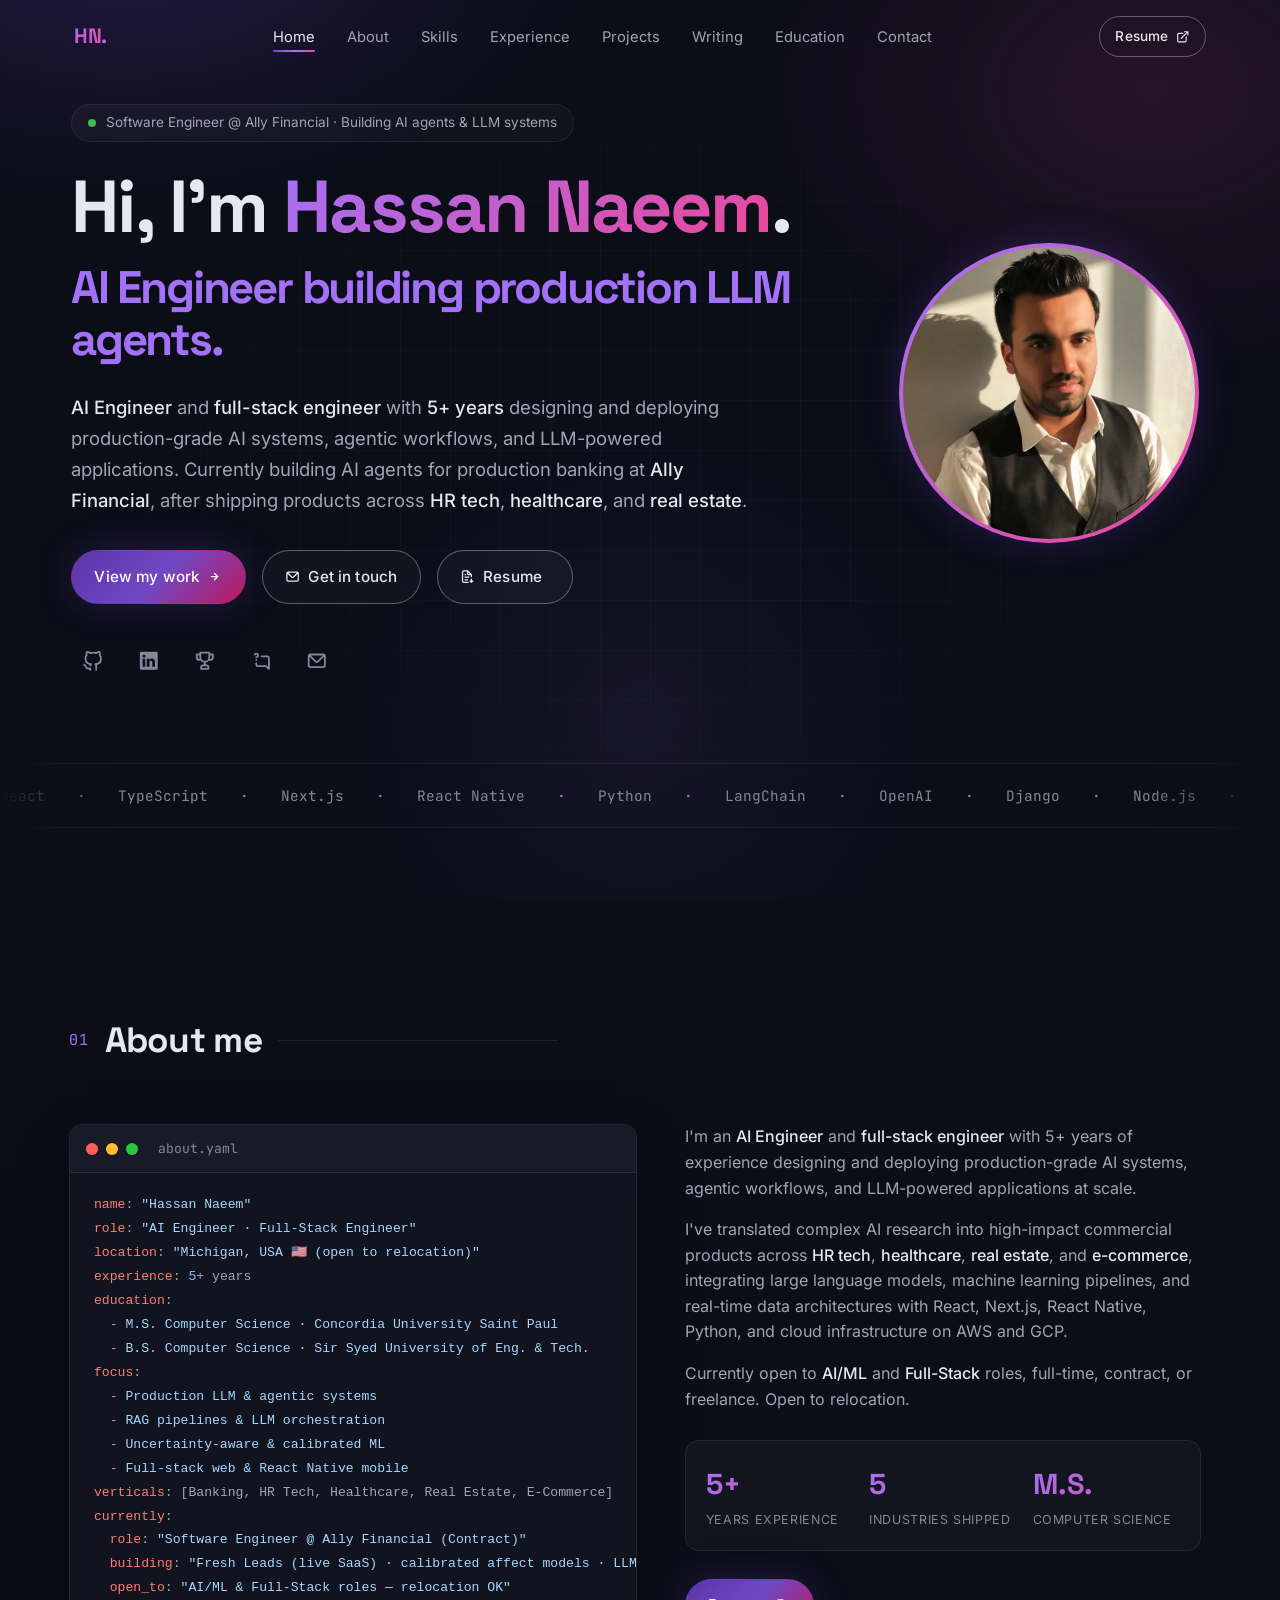
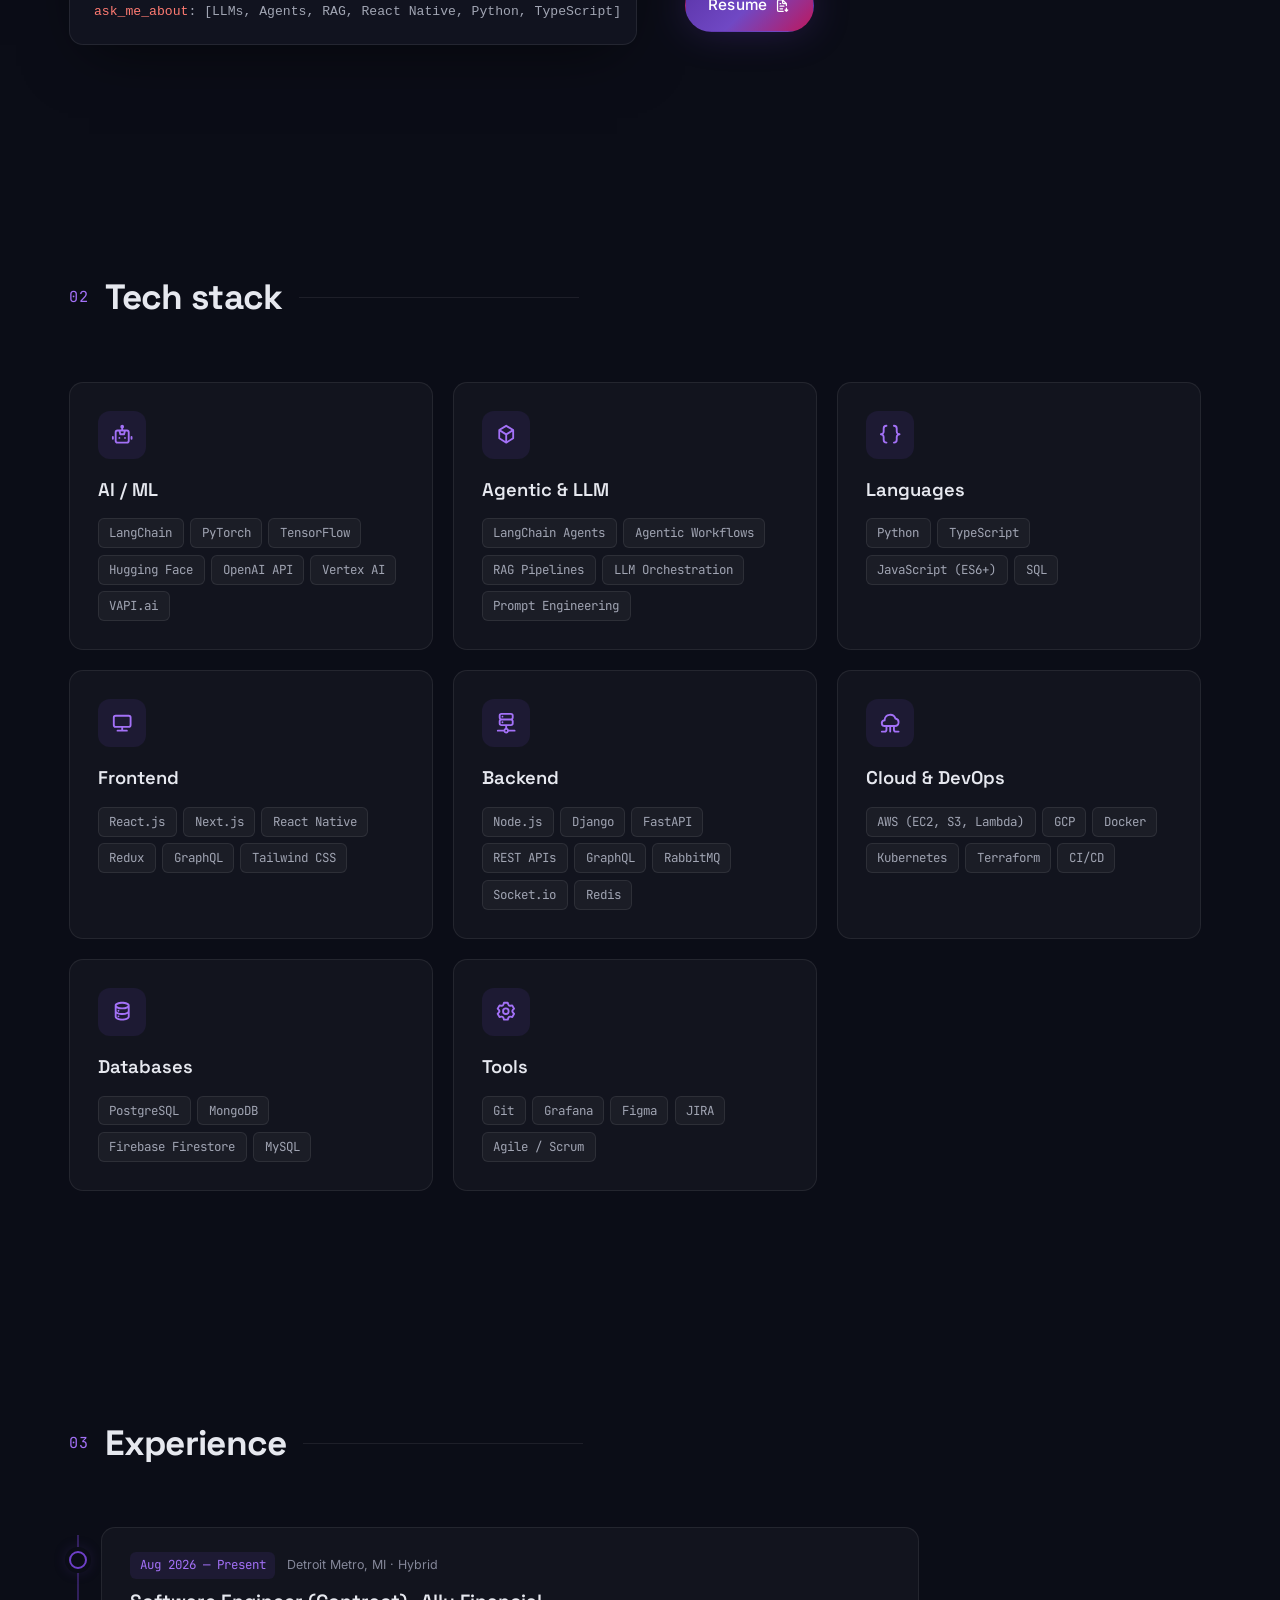
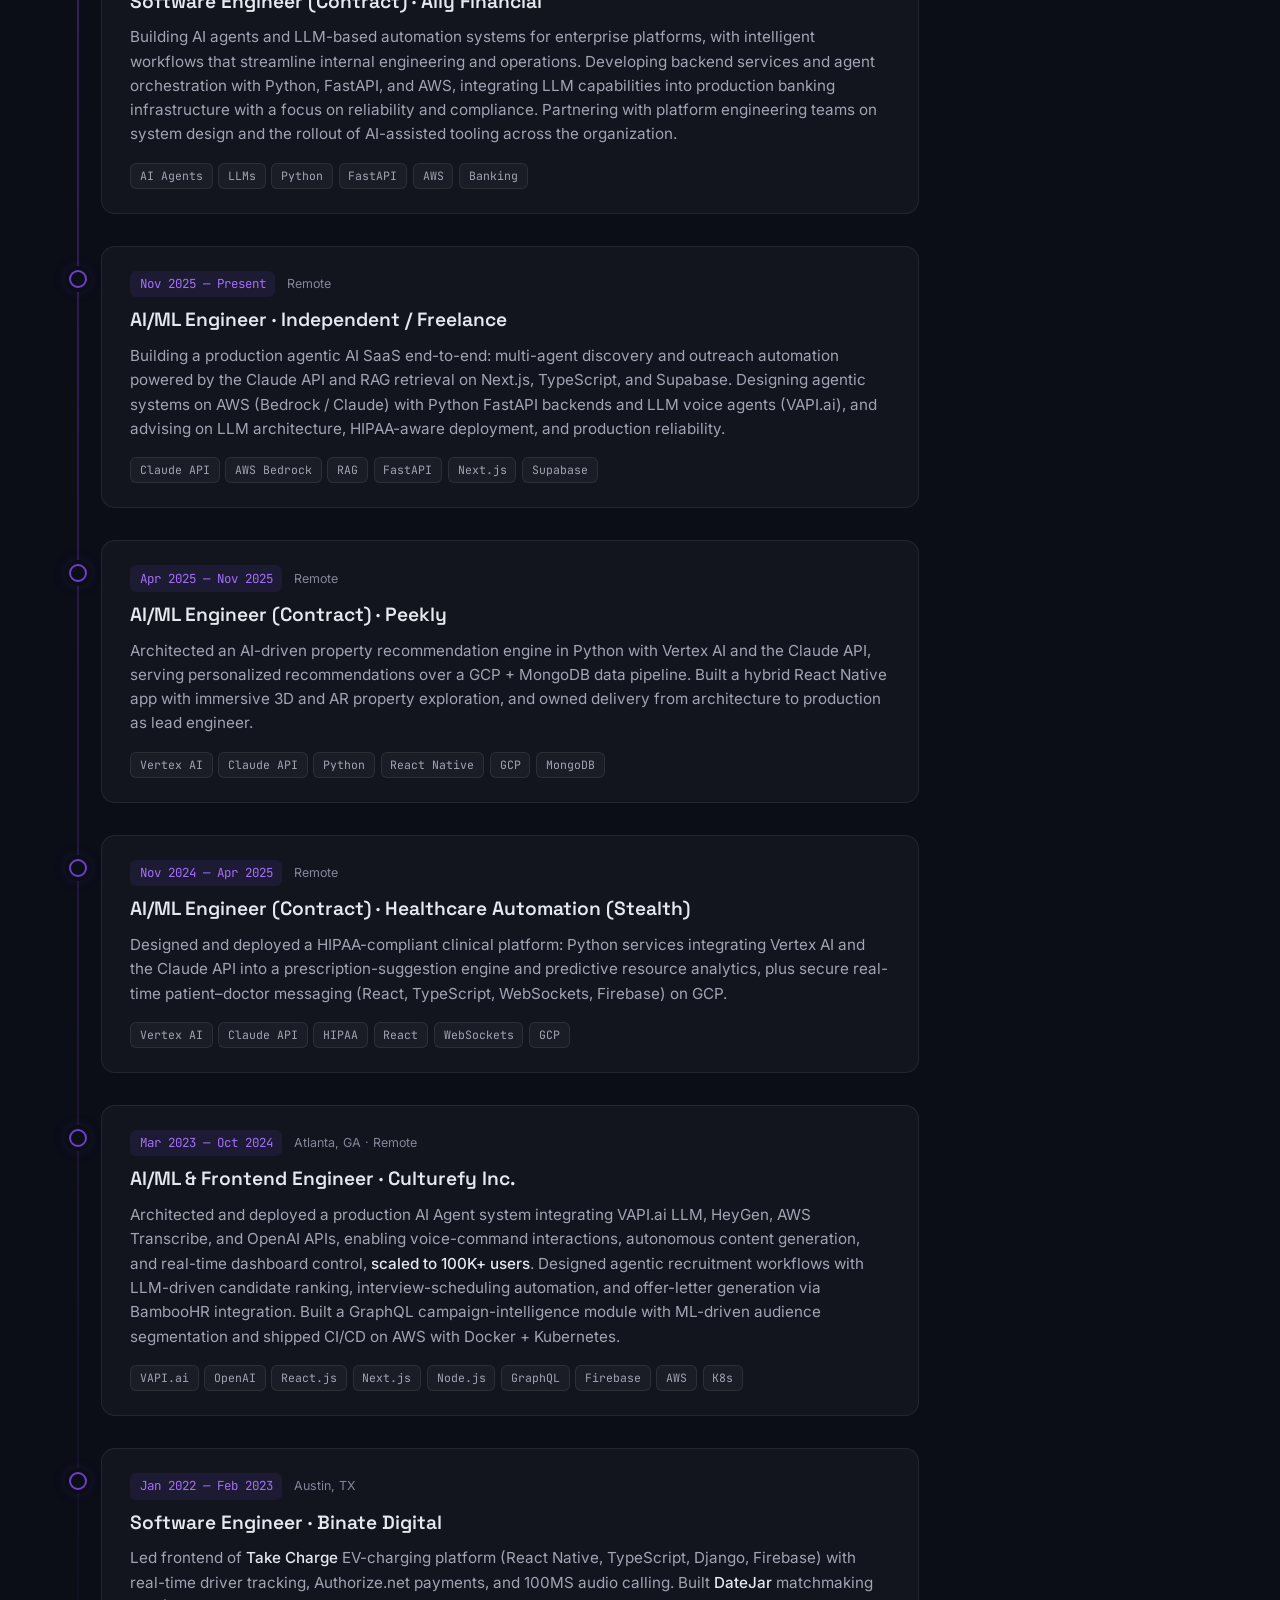
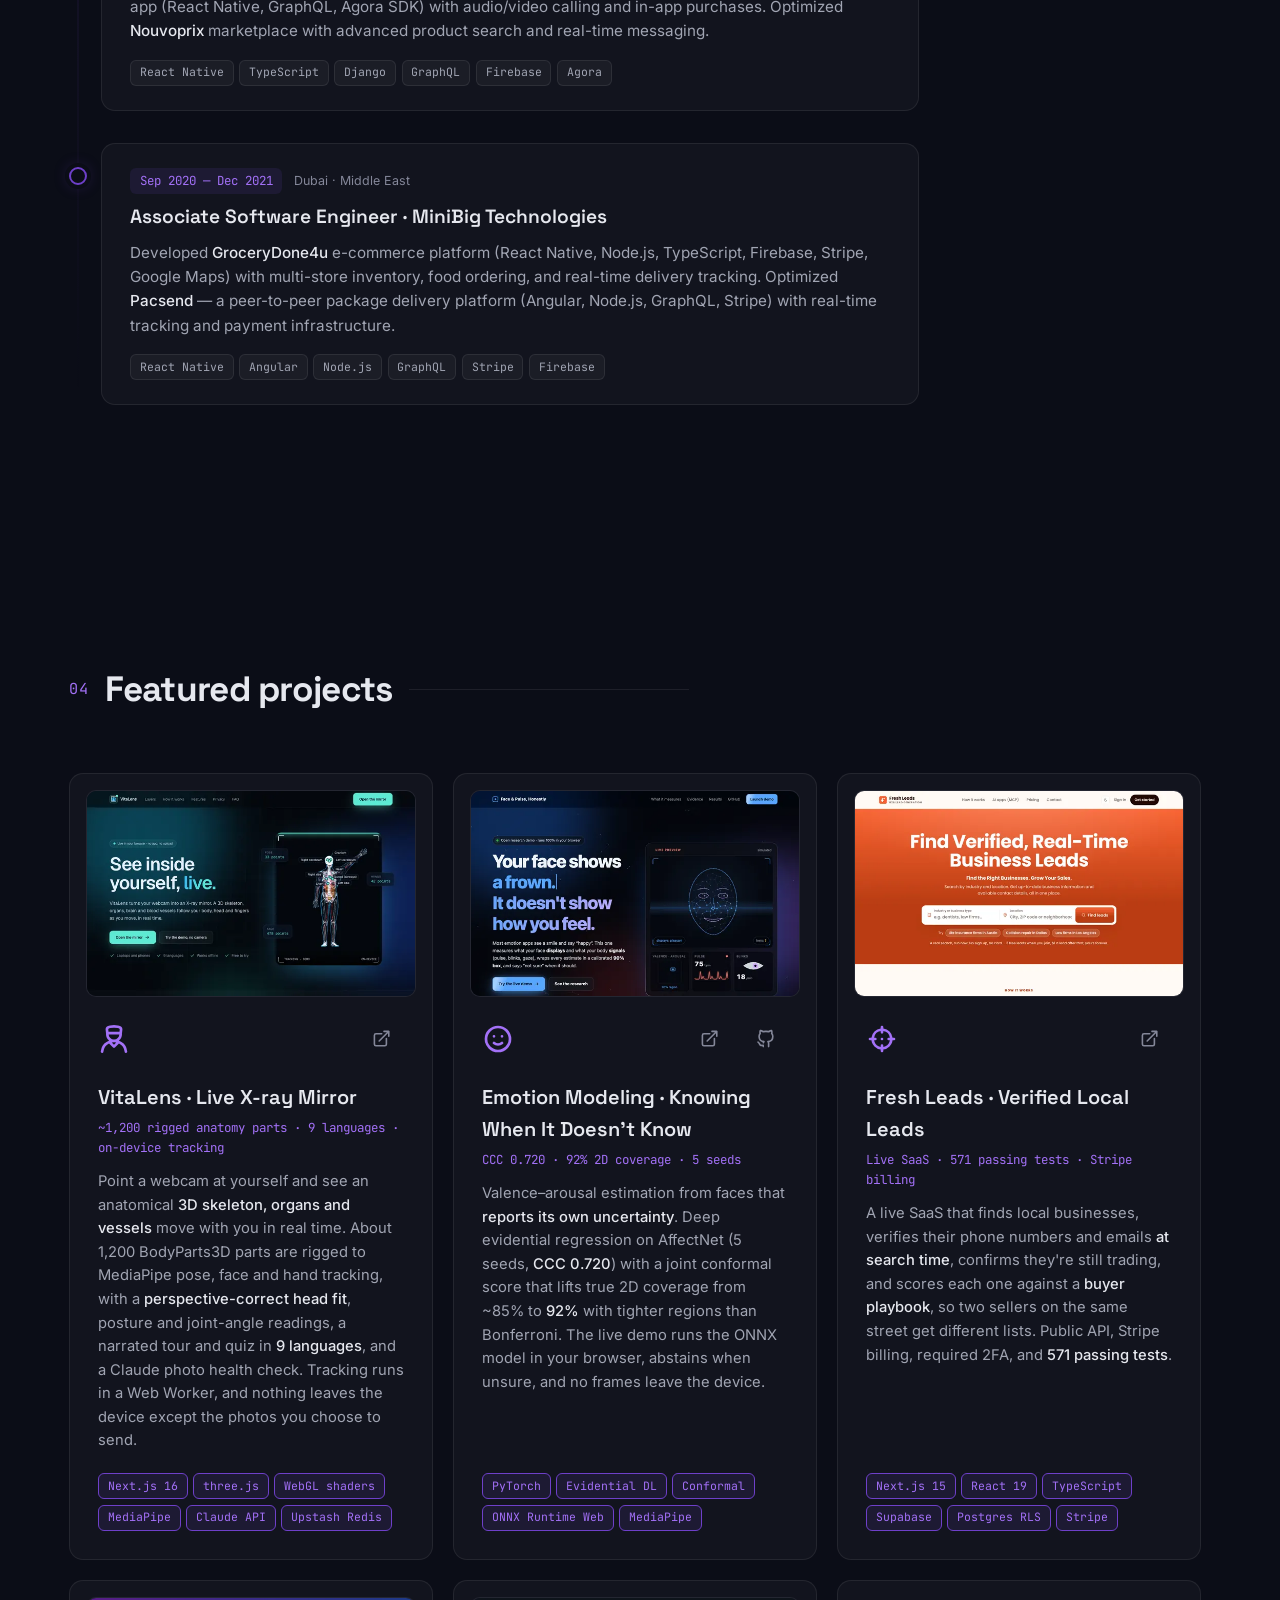
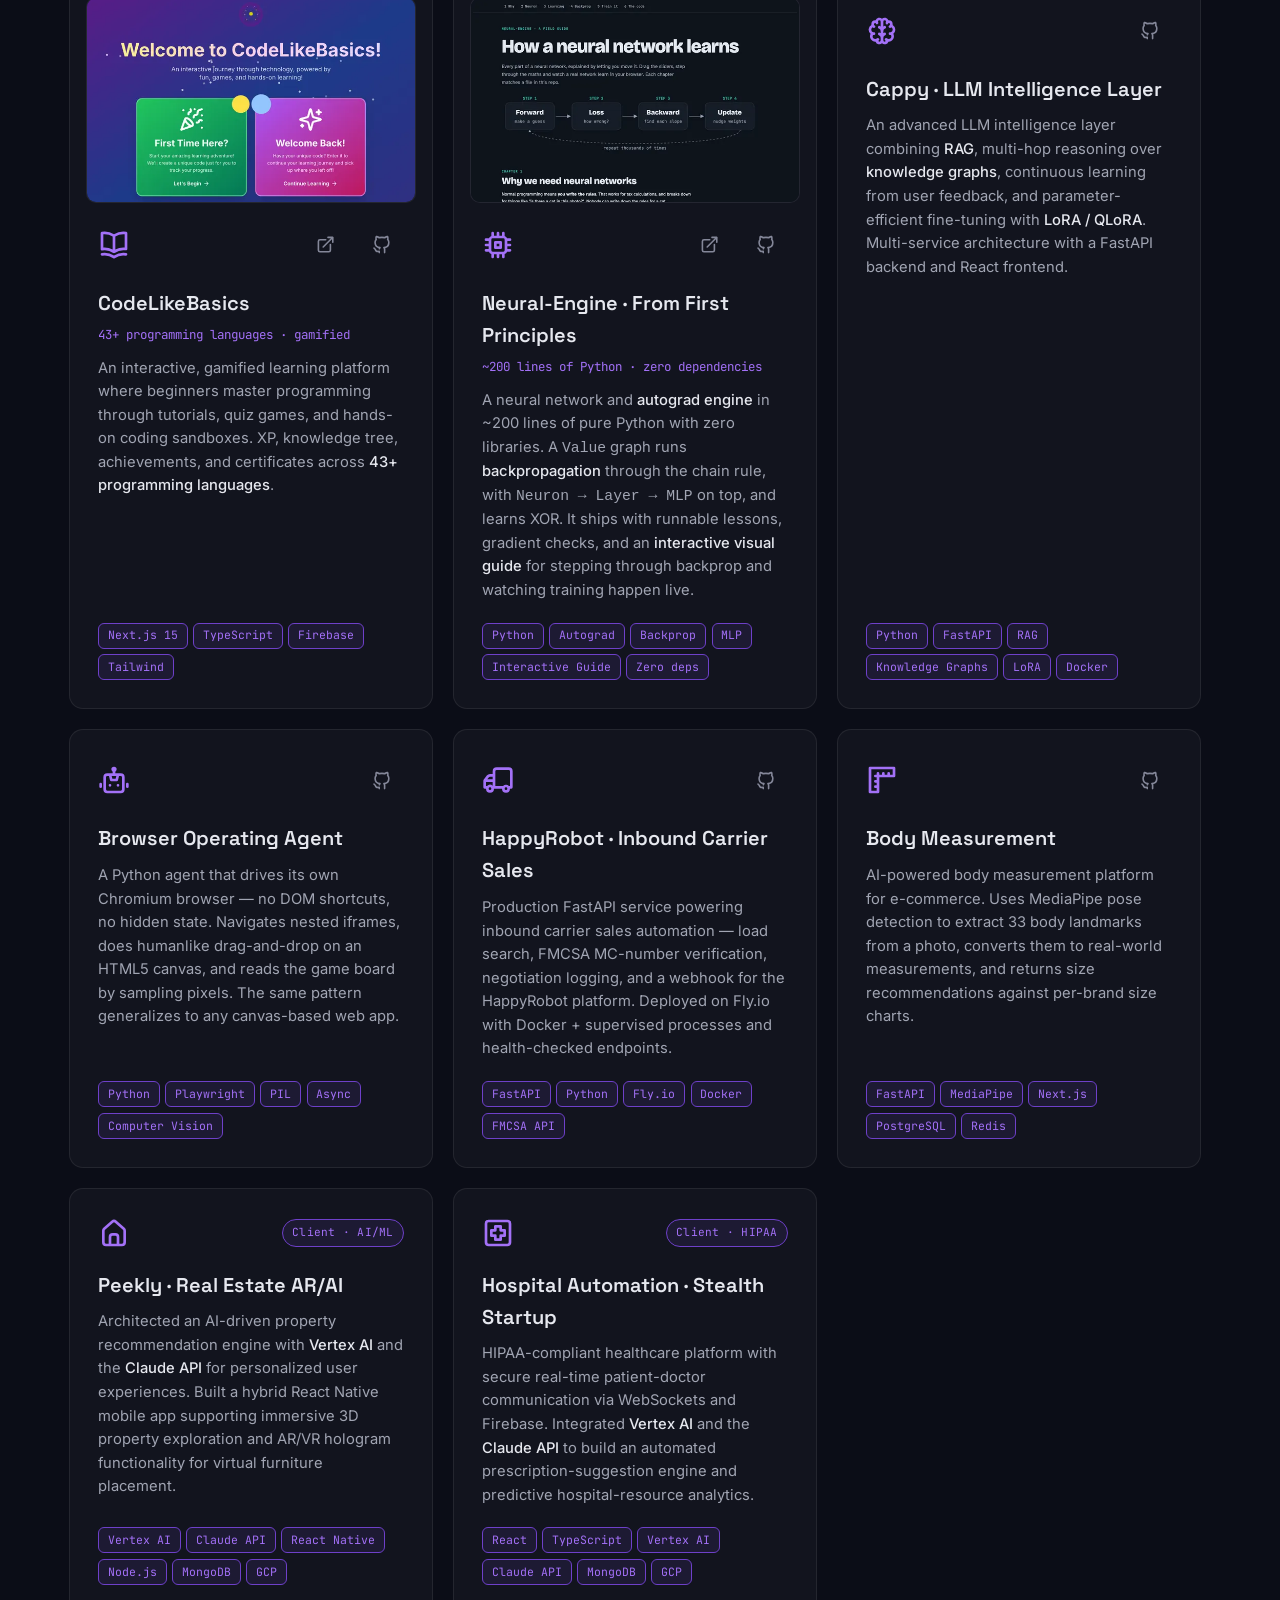
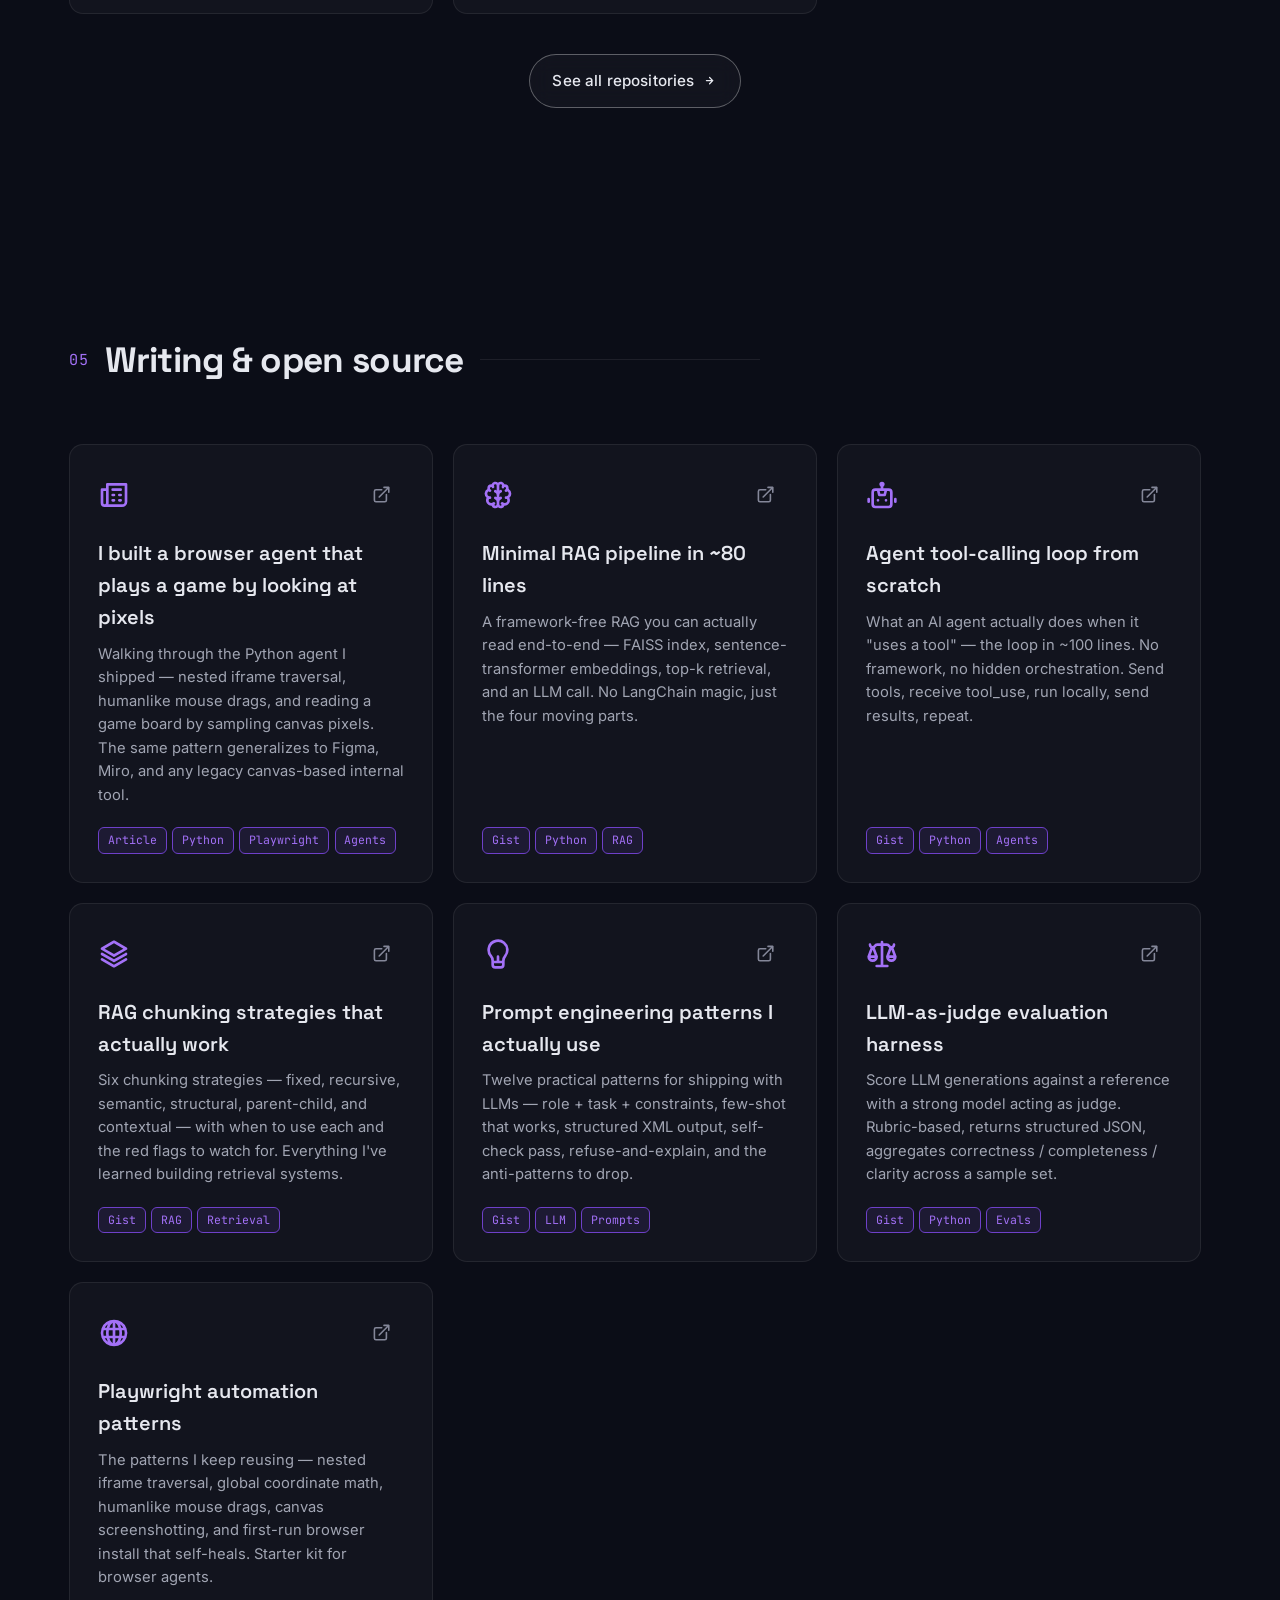
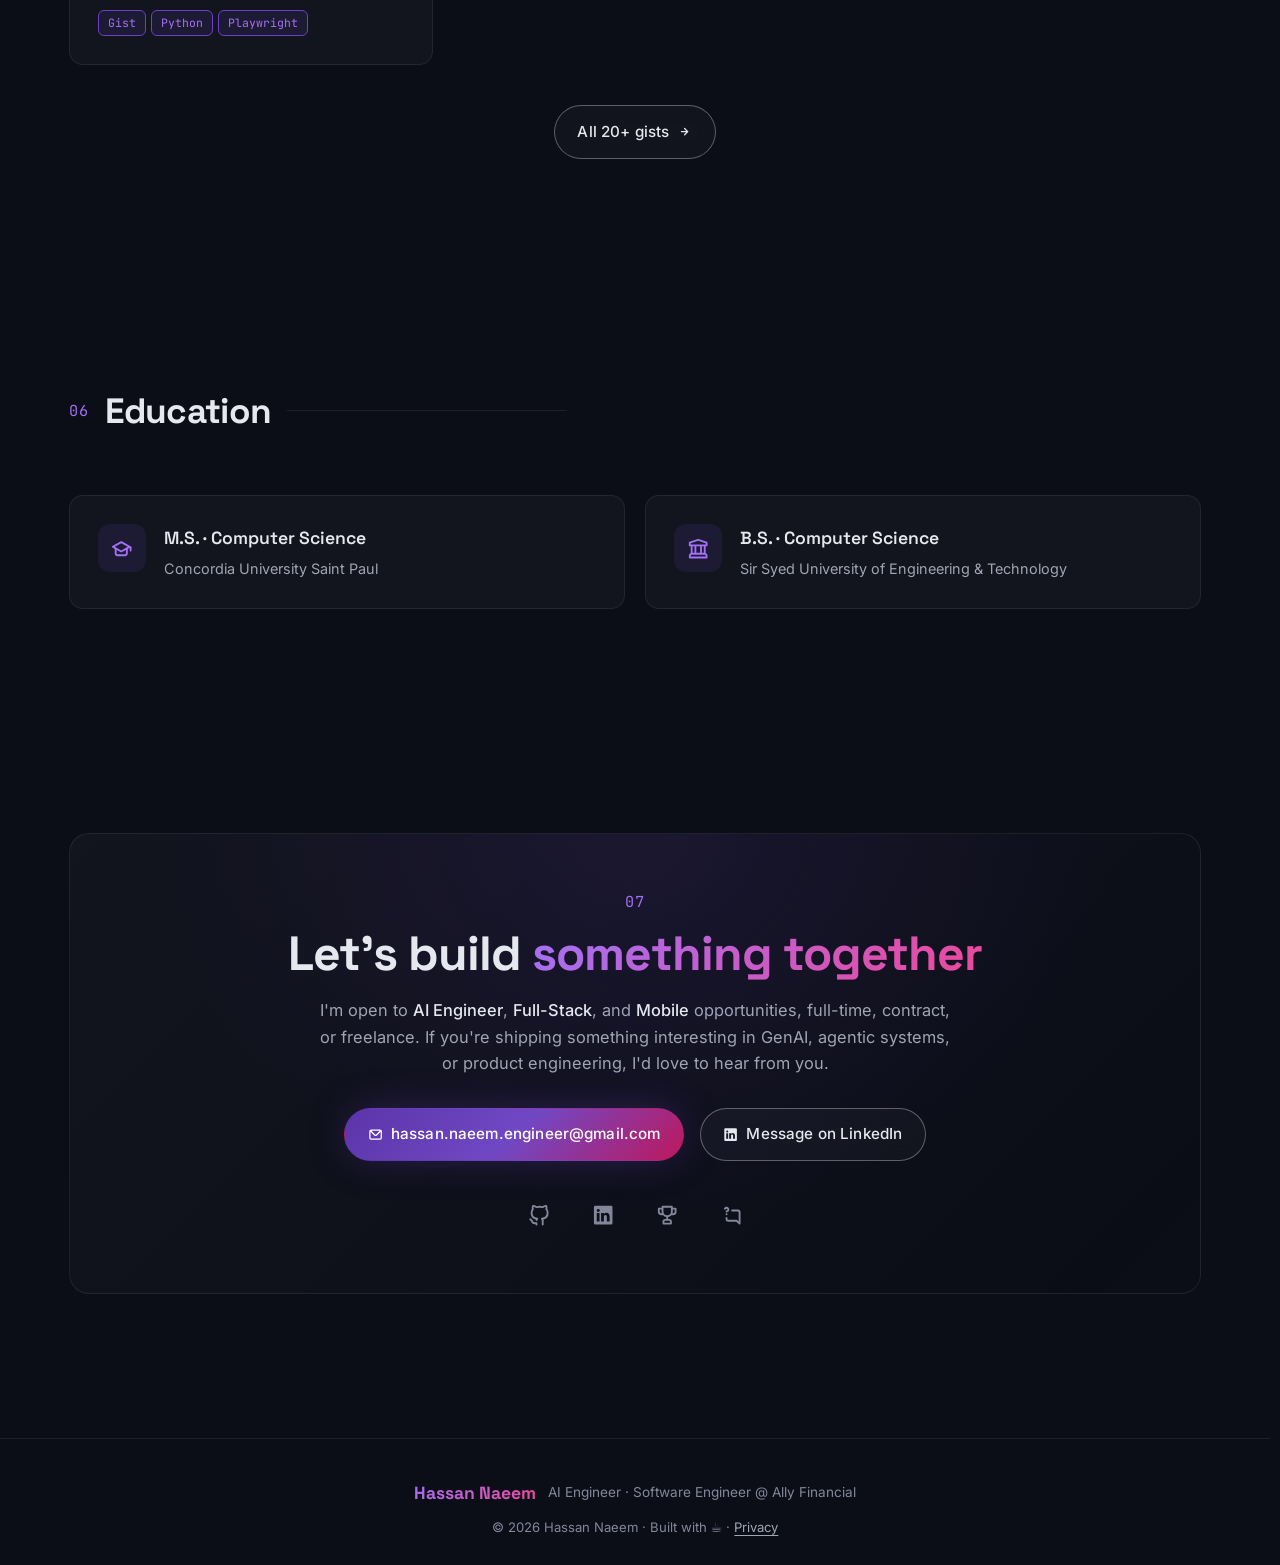
==== commit fb109a1b: "Use hassan.naeem.engineer@gmail.com as contact email (site and resume)" ====
--- a/index.html
+++ b/index.html
@@ -331,7 +331,7 @@
               ></a>
               <a
                 href="#contact"
-                data-email="aGFzc2FuX3NjaWVudGlzdF9pbmZvQHlhaG9vLmNvbQ=="
+                data-email="aGFzc2FuLm5hZWVtLmVuZ2luZWVyQGdtYWlsLmNvbQ=="
                 class="email-link"
                 aria-label="Email"
                 ><svg class="icon" aria-hidden="true">
@@ -1587,7 +1587,7 @@
             <div class="contact__actions">
               <a
                 href="#contact"
-                data-email="aGFzc2FuX3NjaWVudGlzdF9pbmZvQHlhaG9vLmNvbQ=="
+                data-email="aGFzc2FuLm5hZWVtLmVuZ2luZWVyQGdtYWlsLmNvbQ=="
                 class="btn btn--primary email-link"
               >
                 <svg class="icon" aria-hidden="true">
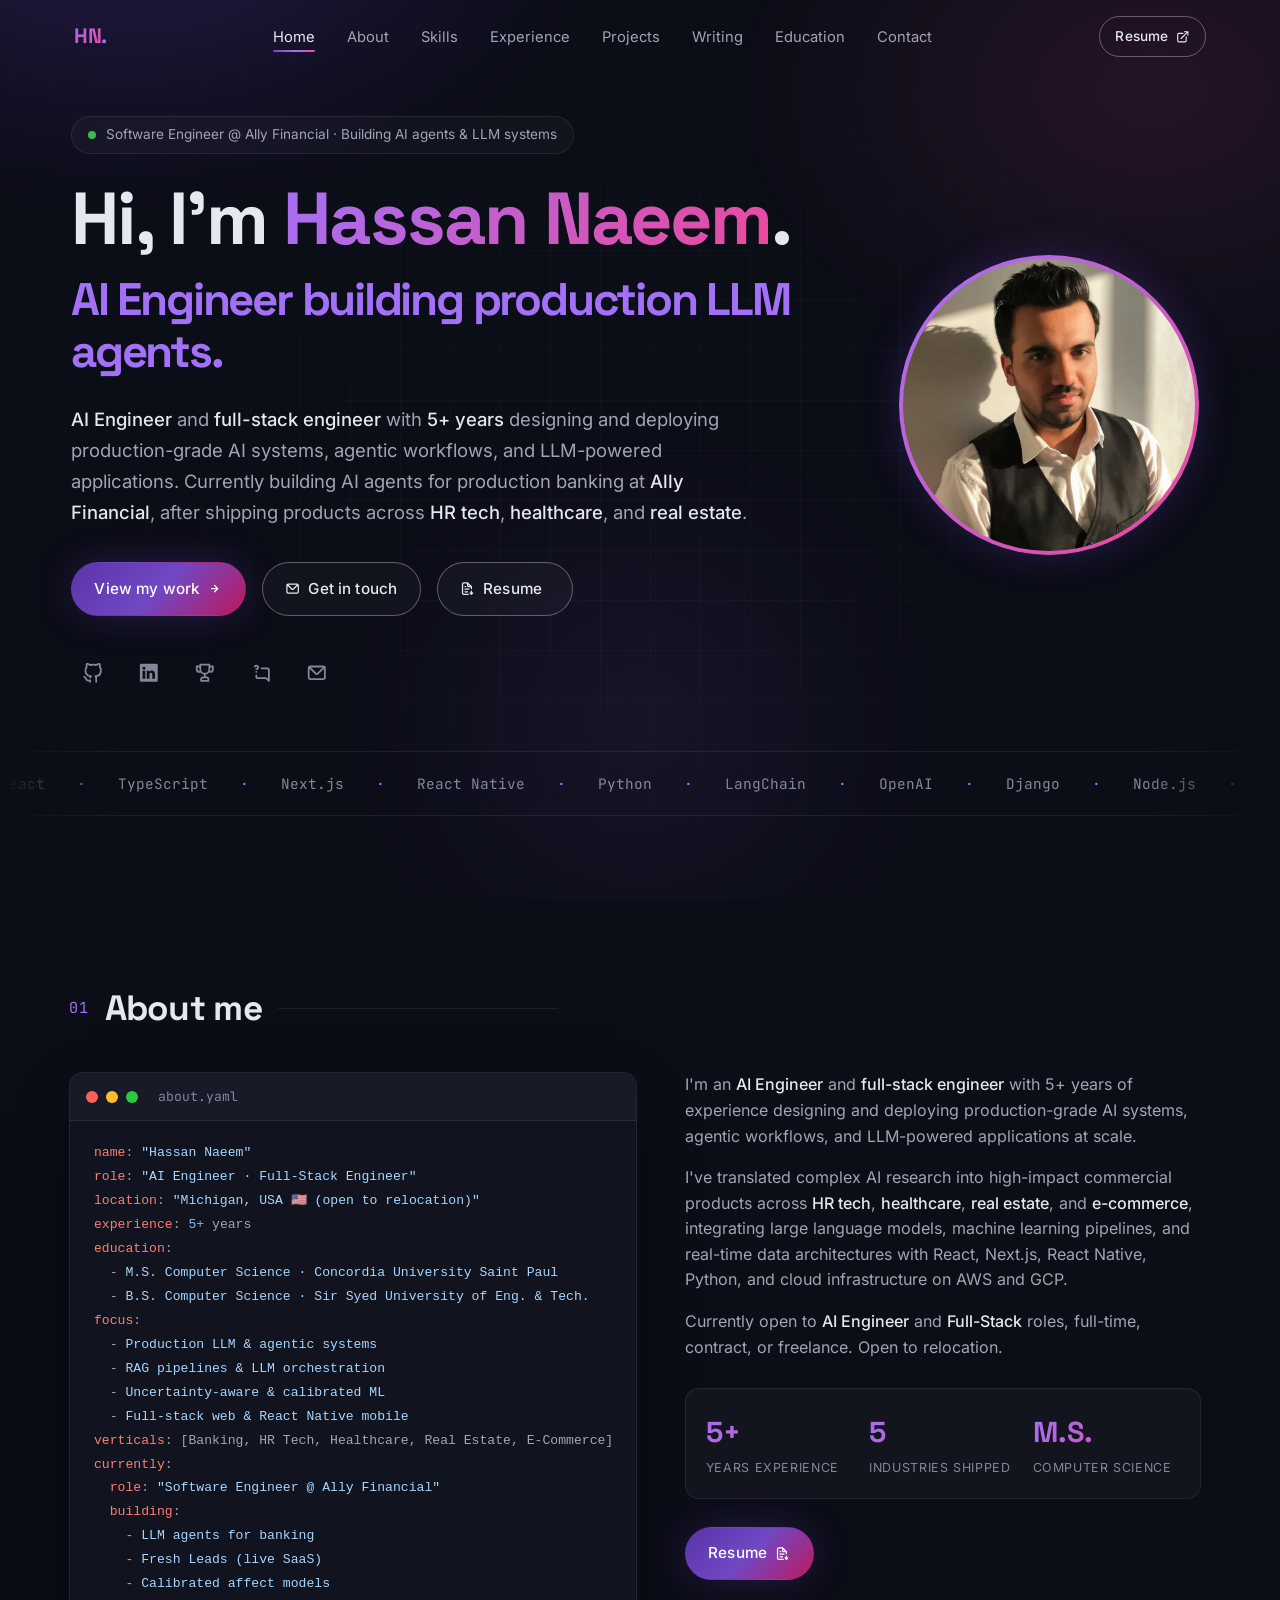
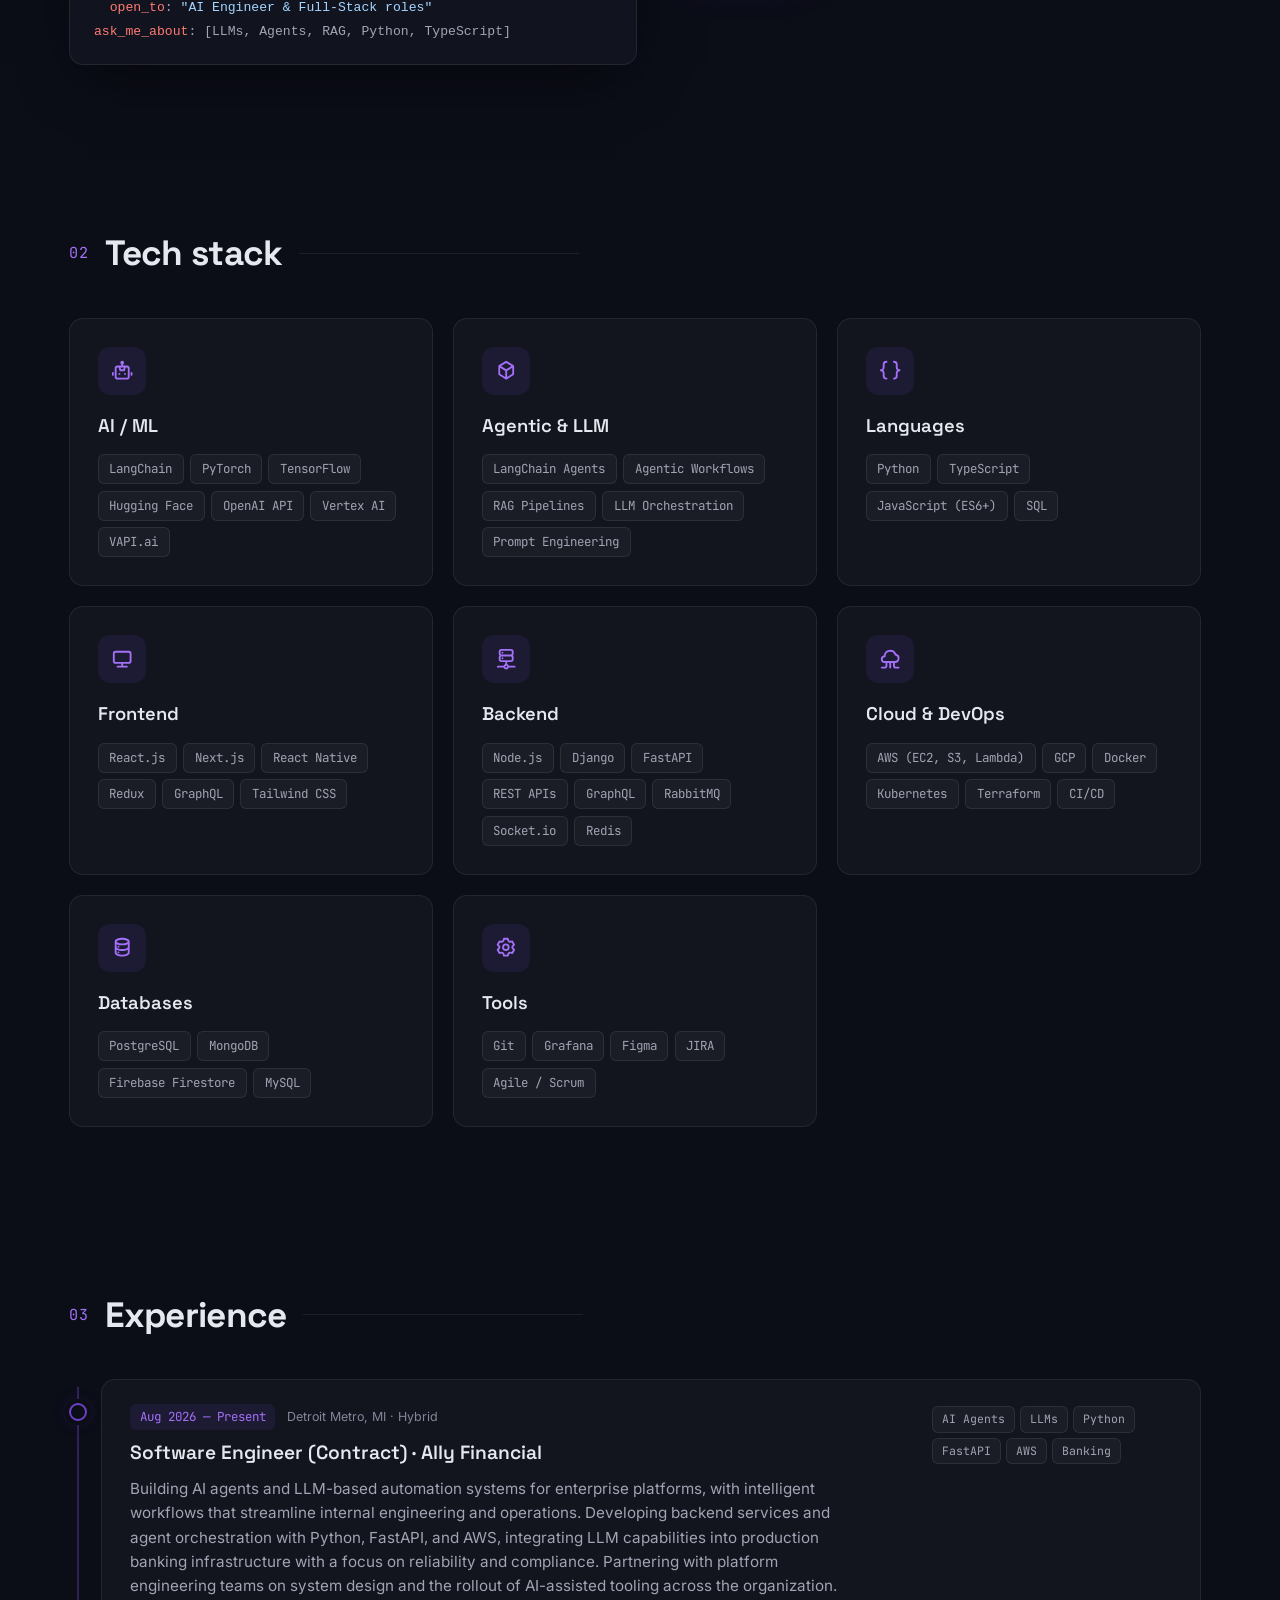
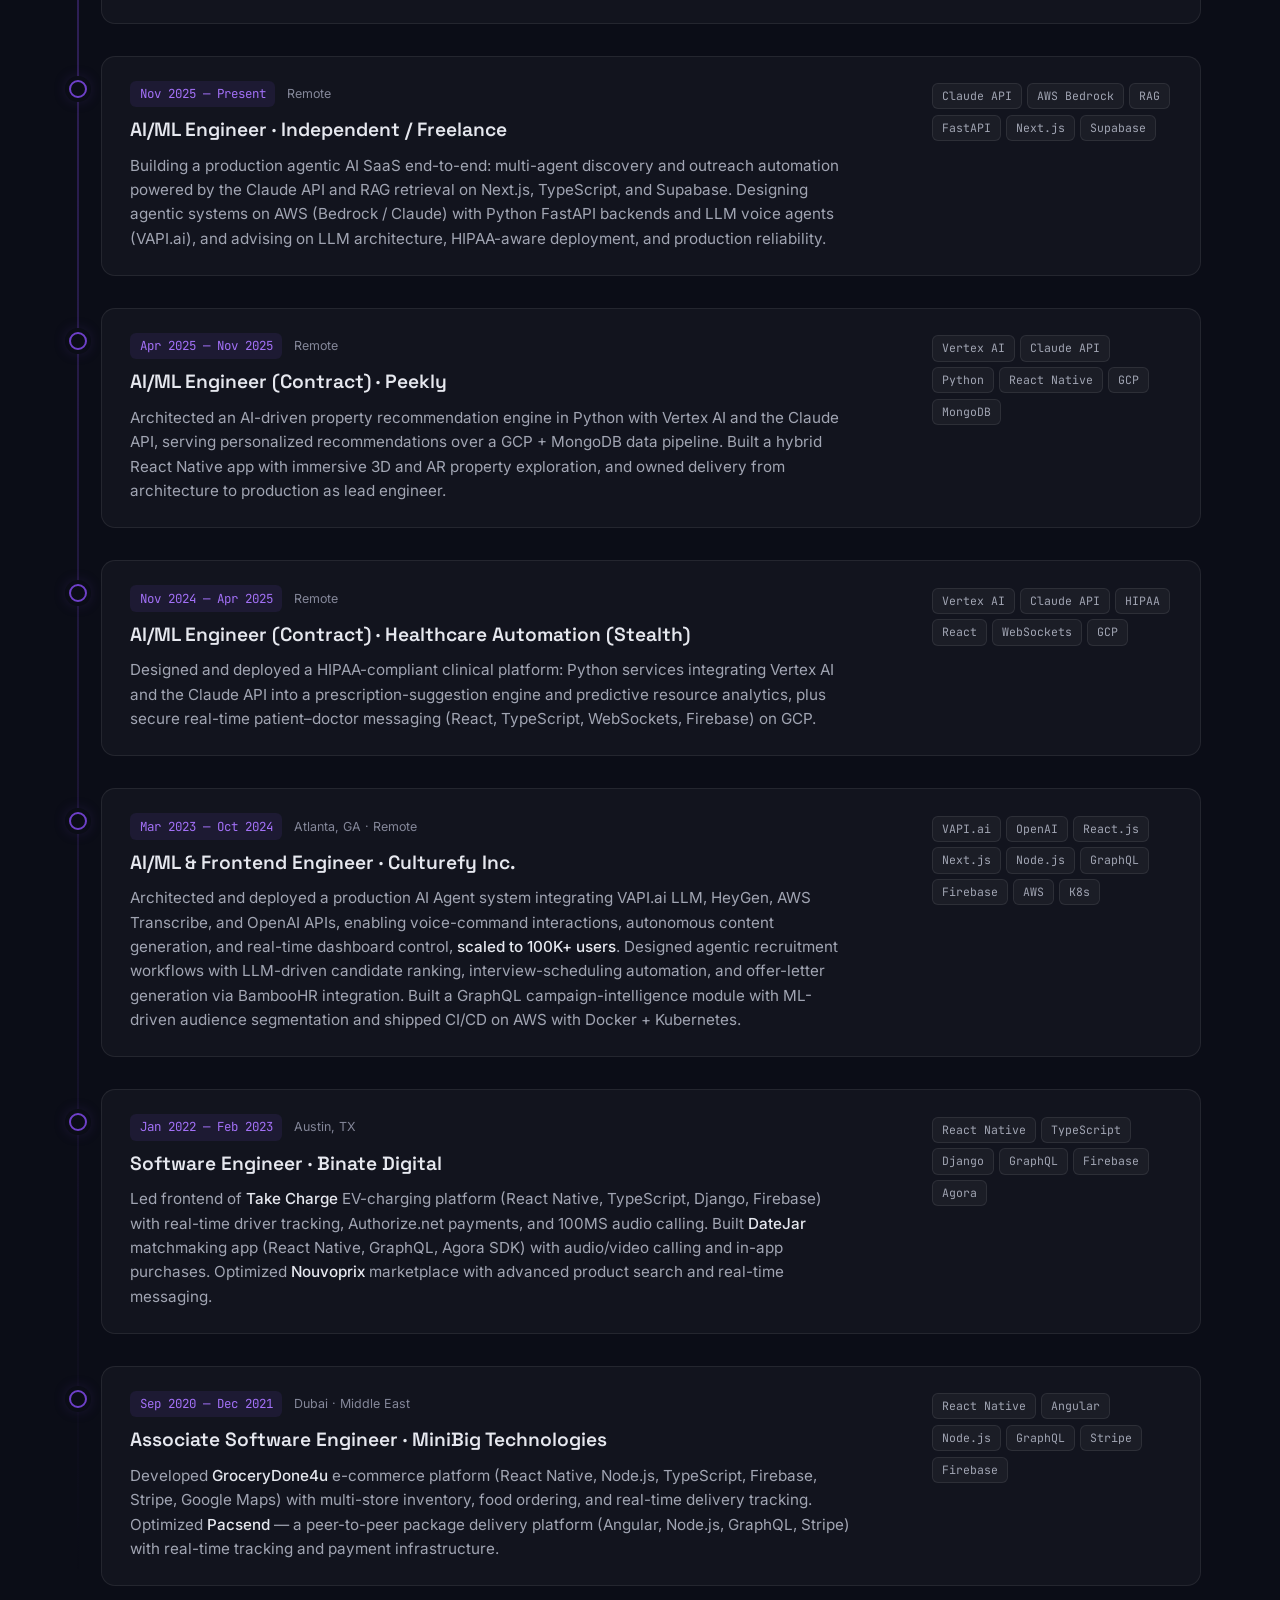
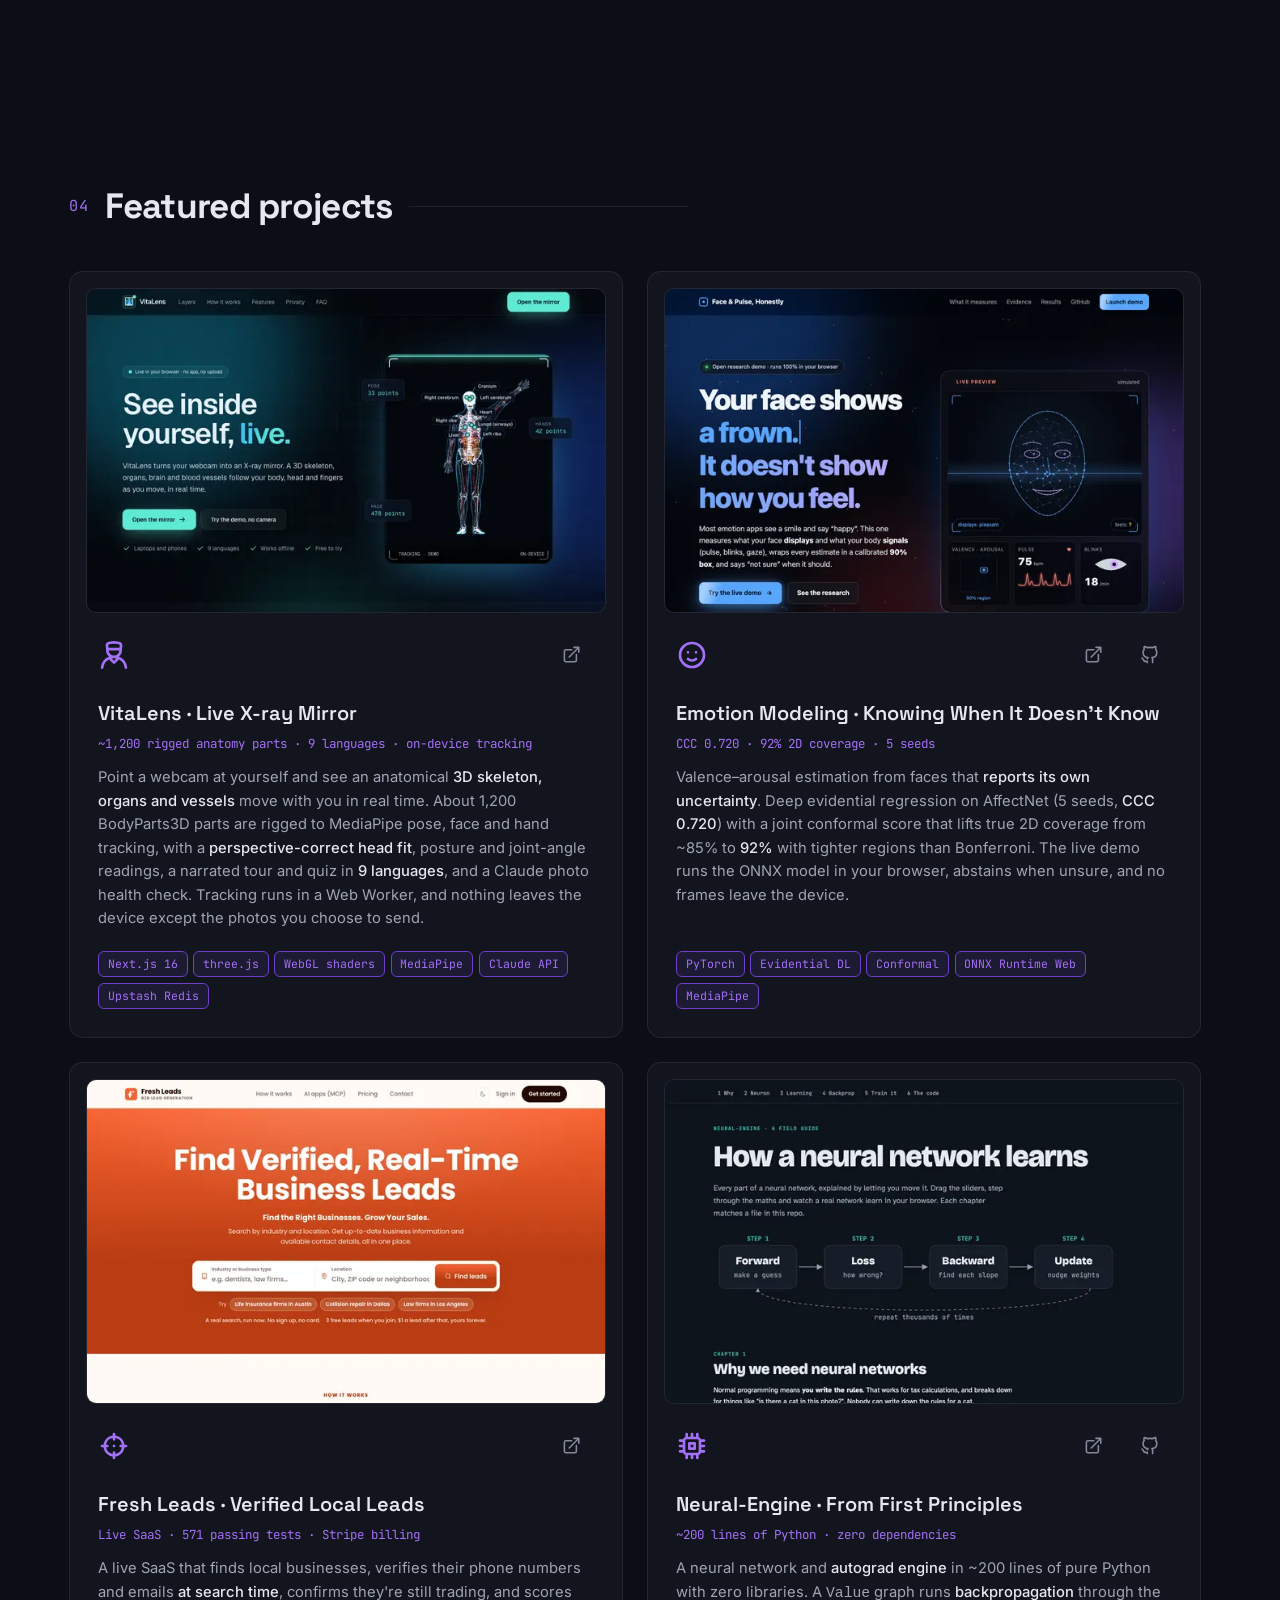
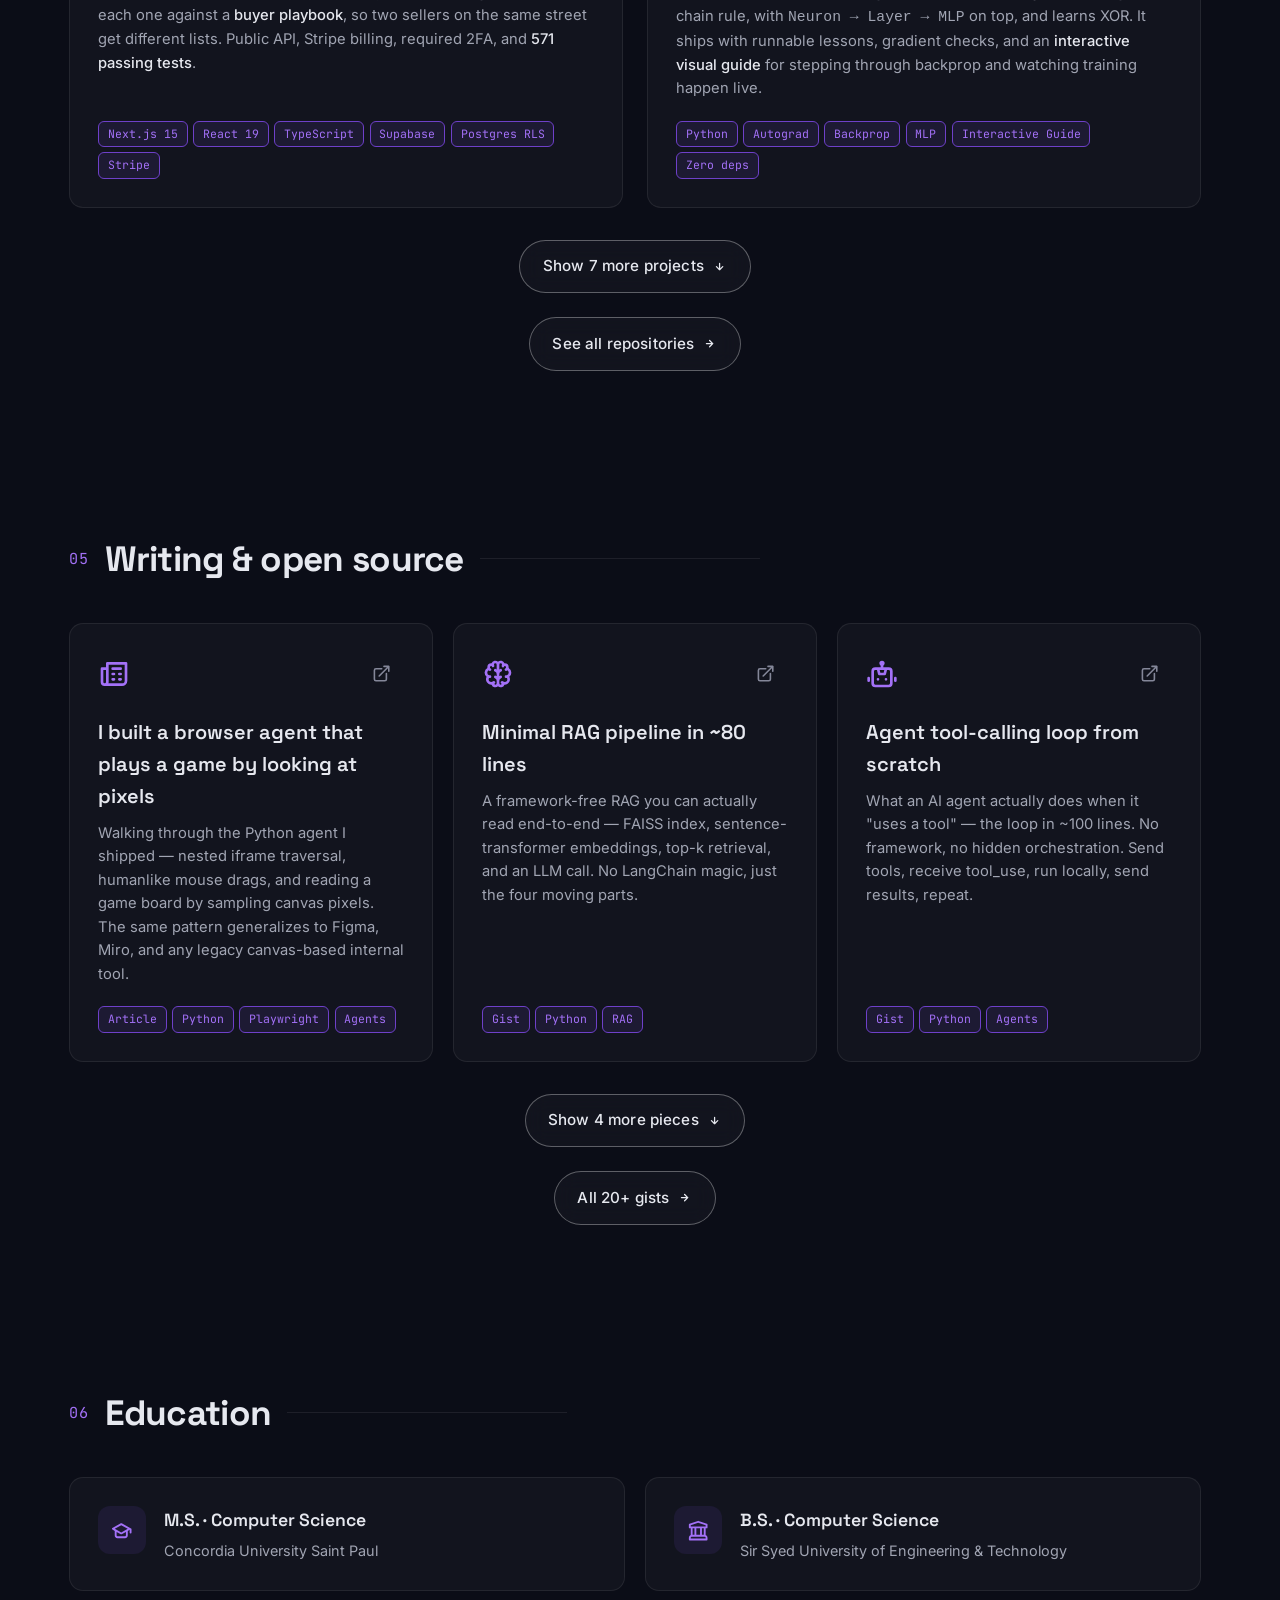
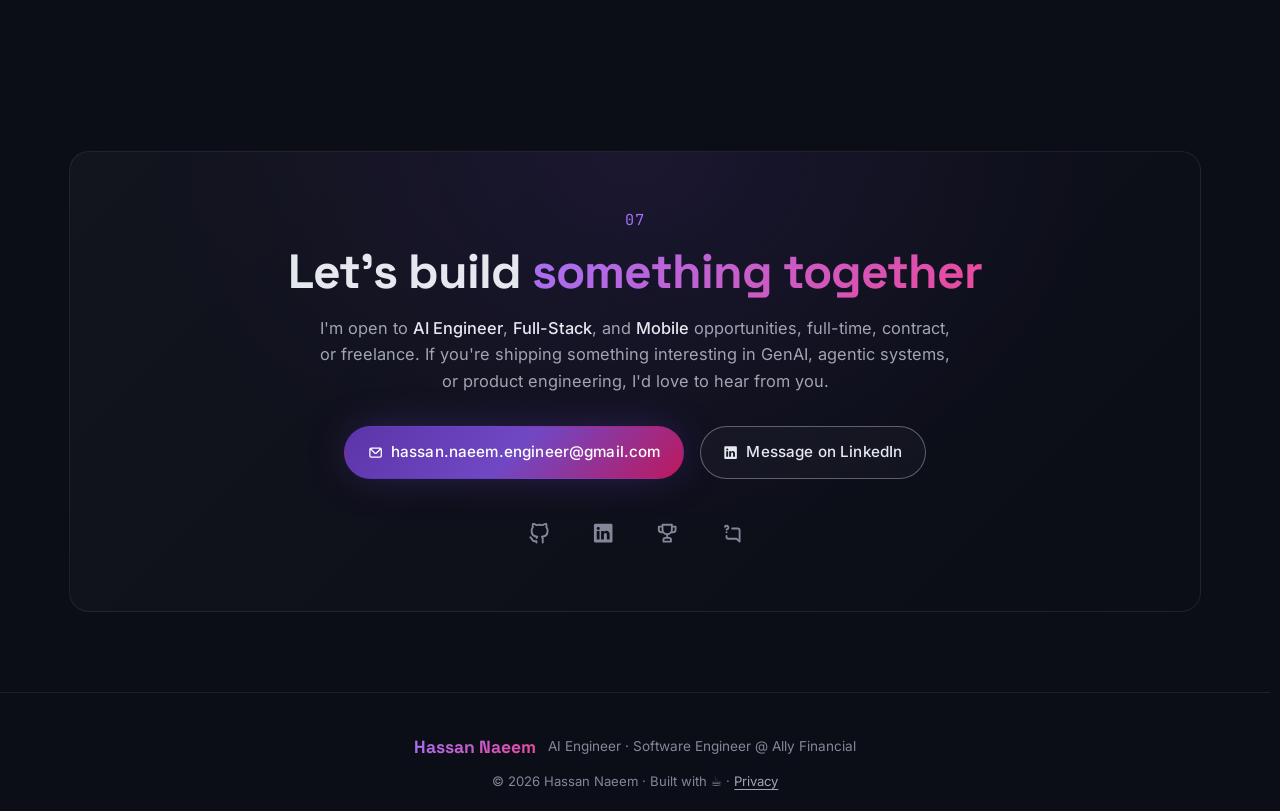
==== commit ea7a31c1: "Tighter, more focused layout - Featured projects: 2x2 grid of the four strongest, all with screensho" ====
--- a/index.html
+++ b/index.html
@@ -101,7 +101,7 @@
     />
 
     <!-- Styles (bump ?v= when the file changes; assets are cached as immutable) -->
-    <link rel="stylesheet" href="./assets/css/styles.css?v=20261115c" />
+    <link rel="stylesheet" href="./assets/css/styles.css?v=20261115d" />
 
     <!-- Structured data: Person schema (Google rich results) -->
     <script type="application/ld+json">
@@ -417,10 +417,13 @@
   - <span class="code-str">Full-stack web &amp; React Native mobile</span>
 <span class="code-key">verticals</span>: [Banking, HR Tech, Healthcare, Real Estate, E-Commerce]
 <span class="code-key">currently</span>:
-  <span class="code-key">role</span>: <span class="code-str">"Software Engineer @ Ally Financial (Contract)"</span>
-  <span class="code-key">building</span>: <span class="code-str">"Fresh Leads (live SaaS) · calibrated affect models · LLM agents"</span>
-  <span class="code-key">open_to</span>: <span class="code-str">"AI/ML &amp; Full-Stack roles — relocation OK"</span>
-<span class="code-key">ask_me_about</span>: [LLMs, Agents, RAG, React Native, Python, TypeScript]</code></pre>
+  <span class="code-key">role</span>: <span class="code-str">"Software Engineer @ Ally Financial"</span>
+  <span class="code-key">building</span>:
+    - <span class="code-str">LLM agents for banking</span>
+    - <span class="code-str">Fresh Leads (live SaaS)</span>
+    - <span class="code-str">Calibrated affect models</span>
+  <span class="code-key">open_to</span>: <span class="code-str">"AI Engineer &amp; Full-Stack roles"</span>
+<span class="code-key">ask_me_about</span>: [LLMs, Agents, RAG, Python, TypeScript]</code></pre>
             </div>
 
             <div class="about__text" data-reveal>
@@ -440,7 +443,7 @@
                 infrastructure on AWS and GCP.
               </p>
               <p>
-                Currently open to <strong>AI/ML</strong> and
+                Currently open to <strong>AI Engineer</strong> and
                 <strong>Full-Stack</strong> roles, full-time, contract, or
                 freelance. Open to relocation.
               </p>
@@ -805,7 +808,7 @@
             <div class="section__line"></div>
           </div>
 
-          <div class="projects__grid">
+          <div class="projects__grid projects__grid--featured">
             <article class="project" data-reveal>
               <img
                 class="project__media"
@@ -975,64 +978,6 @@
             <article class="project" data-reveal>
               <img
                 class="project__media"
-                src="./assets/img/projects/codelikebasics-640.webp"
-                srcset="
-                  ./assets/img/projects/codelikebasics-640.webp   640w,
-                  ./assets/img/projects/codelikebasics-1280.webp 1280w
-                "
-                sizes="(max-width: 700px) 100vw, 380px"
-                width="1280"
-                height="800"
-                alt="CodeLikeBasics welcome screen for new and returning learners"
-                loading="lazy"
-                decoding="async"
-              />
-              <div class="project__head">
-                <svg class="icon project__icon" aria-hidden="true">
-                  <use href="/assets/img/icons.svg?v=20261115#i-book-open" />
-                </svg>
-                <div class="project__links">
-                  <a
-                    href="https://code-like-basics.vercel.app"
-                    target="_blank"
-                    rel="noopener noreferrer"
-                    aria-label="CodeLikeBasics live demo (opens in new tab)"
-                    ><svg class="icon" aria-hidden="true">
-                      <use
-                        href="/assets/img/icons.svg?v=20261115#i-external-link-alt"
-                      /></svg
-                  ></a>
-                  <a
-                    href="https://github.com/Hassan-Naeem-code/Code-Like-Basics"
-                    target="_blank"
-                    rel="noopener noreferrer"
-                    aria-label="CodeLikeBasics source on GitHub (opens in new tab)"
-                    ><svg class="icon" aria-hidden="true">
-                      <use
-                        href="/assets/img/icons.svg?v=20261115#i-github-alt"
-                      /></svg
-                  ></a>
-                </div>
-              </div>
-              <h3>CodeLikeBasics</h3>
-              <p class="project__metric">
-                43+ programming languages · gamified
-              </p>
-              <p>
-                An interactive, gamified learning platform where beginners
-                master programming through tutorials, quiz games, and hands-on
-                coding sandboxes. XP, knowledge tree, achievements, and
-                certificates across <strong>43+ programming languages</strong>.
-              </p>
-              <div class="project__stack">
-                <span>Next.js 15</span><span>TypeScript</span
-                ><span>Firebase</span><span>Tailwind</span>
-              </div>
-            </article>
-
-            <article class="project" data-reveal>
-              <img
-                class="project__media"
                 src="./assets/img/projects/neural-640.webp"
                 srcset="
                   ./assets/img/projects/neural-640.webp   640w,
@@ -1092,8 +1037,17 @@
                 ><span>Zero deps</span>
               </div>
             </article>
-
-            <article class="project" data-reveal>
+          </div>
+
+          <details class="more">
+            <summary class="btn btn--ghost more__toggle">
+              <span class="more__closed">Show 7 more projects</span>
+              <span class="more__open">Show fewer projects</span>
+              <svg class="icon" aria-hidden="true"><use href="/assets/img/icons.svg?v=20261115#i-arrow-right"/></svg>
+            </summary>
+            <div class="projects__grid more__grid">
+
+            <article class="project">
               <div class="project__head">
                 <svg class="icon project__icon" aria-hidden="true">
                   <use href="/assets/img/icons.svg?v=20261115#i-brain" />
@@ -1127,7 +1081,7 @@
               </div>
             </article>
 
-            <article class="project" data-reveal>
+            <article class="project">
               <div class="project__head">
                 <svg class="icon project__icon" aria-hidden="true">
                   <use href="/assets/img/icons.svg?v=20261115#i-robot" />
@@ -1159,7 +1113,7 @@
               </div>
             </article>
 
-            <article class="project" data-reveal>
+            <article class="project">
               <div class="project__head">
                 <svg class="icon project__icon" aria-hidden="true">
                   <use href="/assets/img/icons.svg?v=20261115#i-truck" />
@@ -1182,8 +1136,7 @@
                 Production FastAPI service powering inbound carrier sales
                 automation — load search, FMCSA MC-number verification,
                 negotiation logging, and a webhook for the HappyRobot platform.
-                Deployed on Fly.io with Docker + supervised processes and
-                health-checked endpoints.
+                Containerized with Docker for Fly.io, with supervised processes and health-checked endpoints.
               </p>
               <div class="project__stack">
                 <span>FastAPI</span><span>Python</span><span>Fly.io</span
@@ -1191,7 +1144,7 @@
               </div>
             </article>
 
-            <article class="project" data-reveal>
+            <article class="project">
               <div class="project__head">
                 <svg class="icon project__icon" aria-hidden="true">
                   <use
@@ -1224,7 +1177,7 @@
               </div>
             </article>
 
-            <article class="project" data-reveal>
+            <article class="project">
               <div class="project__head">
                 <svg class="icon project__icon" aria-hidden="true">
                   <use href="/assets/img/icons.svg?v=20261115#i-estate" />
@@ -1247,7 +1200,7 @@
               </div>
             </article>
 
-            <article class="project" data-reveal>
+            <article class="project">
               <div class="project__head">
                 <svg class="icon project__icon" aria-hidden="true">
                   <use
@@ -1270,7 +1223,53 @@
                 ><span>Claude API</span><span>MongoDB</span><span>GCP</span>
               </div>
             </article>
-          </div>
+
+            <article class="project">
+              <div class="project__head">
+                <svg class="icon project__icon" aria-hidden="true">
+                  <use href="/assets/img/icons.svg?v=20261115#i-book-open" />
+                </svg>
+                <div class="project__links">
+                  <a
+                    href="https://code-like-basics.vercel.app"
+                    target="_blank"
+                    rel="noopener noreferrer"
+                    aria-label="CodeLikeBasics live demo (opens in new tab)"
+                    ><svg class="icon" aria-hidden="true">
+                      <use
+                        href="/assets/img/icons.svg?v=20261115#i-external-link-alt"
+                      /></svg
+                  ></a>
+                  <a
+                    href="https://github.com/Hassan-Naeem-code/Code-Like-Basics"
+                    target="_blank"
+                    rel="noopener noreferrer"
+                    aria-label="CodeLikeBasics source on GitHub (opens in new tab)"
+                    ><svg class="icon" aria-hidden="true">
+                      <use
+                        href="/assets/img/icons.svg?v=20261115#i-github-alt"
+                      /></svg
+                  ></a>
+                </div>
+              </div>
+              <h3>CodeLikeBasics</h3>
+              <p class="project__metric">
+                43+ programming languages · gamified
+              </p>
+              <p>
+                An interactive, gamified learning platform where beginners
+                master programming through tutorials, quiz games, and hands-on
+                coding sandboxes. XP, knowledge tree, achievements, and
+                certificates across <strong>43+ programming languages</strong>.
+              </p>
+              <div class="project__stack">
+                <span>Next.js 15</span><span>TypeScript</span
+                ><span>Firebase</span><span>Tailwind</span>
+              </div>
+            </article>
+            </div>
+          </details>
+
 
           <div class="projects__footer" data-reveal>
             <a
@@ -1388,8 +1387,17 @@
                 <span>Gist</span><span>Python</span><span>Agents</span>
               </div>
             </article>
-
-            <article class="project" data-reveal>
+          </div>
+
+          <details class="more">
+            <summary class="btn btn--ghost more__toggle">
+              <span class="more__closed">Show 4 more pieces</span>
+              <span class="more__open">Show fewer pieces</span>
+              <svg class="icon" aria-hidden="true"><use href="/assets/img/icons.svg?v=20261115#i-arrow-right"/></svg>
+            </summary>
+            <div class="projects__grid more__grid">
+
+            <article class="project">
               <div class="project__head">
                 <svg class="icon project__icon" aria-hidden="true">
                   <use href="/assets/img/icons.svg?v=20261115#i-layer-group" />
@@ -1419,7 +1427,7 @@
               </div>
             </article>
 
-            <article class="project" data-reveal>
+            <article class="project">
               <div class="project__head">
                 <svg class="icon project__icon" aria-hidden="true">
                   <use
@@ -1451,7 +1459,7 @@
               </div>
             </article>
 
-            <article class="project" data-reveal>
+            <article class="project">
               <div class="project__head">
                 <svg class="icon project__icon" aria-hidden="true">
                   <use
@@ -1483,7 +1491,7 @@
               </div>
             </article>
 
-            <article class="project" data-reveal>
+            <article class="project">
               <div class="project__head">
                 <svg class="icon project__icon" aria-hidden="true">
                   <use href="/assets/img/icons.svg?v=20261115#i-globe" />
@@ -1512,7 +1520,9 @@
                 <span>Gist</span><span>Python</span><span>Playwright</span>
               </div>
             </article>
-          </div>
+            </div>
+          </details>
+
 
           <div class="projects__footer" data-reveal>
             <a
--- a/assets/css/styles.css
+++ b/assets/css/styles.css
@@ -91,7 +91,7 @@
   --shadow-glow:   0 0 40px -5px var(--accent-glow);
 
   --max-w:         1180px;
-  --section-pad:   7rem;
+  --section-pad:   5rem;
 
   --ease:          cubic-bezier(0.22, 1, 0.36, 1);
 }
@@ -264,7 +264,7 @@
   display: flex;
   align-items: center;
   gap: 1rem;
-  margin-bottom: 3.5rem;
+  margin-bottom: 2.25rem;
 }
 
 .section__num {
@@ -562,7 +562,7 @@
 
 /* Marquee */
 .hero__marquee {
-  margin-top: 5rem;
+  margin-top: 3.5rem;
   padding: 1.25rem 0;
   border-top: 1px solid var(--border);
   border-bottom: 1px solid var(--border);
@@ -762,7 +762,6 @@
   list-style: none;
   position: relative;
   padding-left: 2rem;
-  max-width: 850px;
 }
 
 .timeline::before {
@@ -841,6 +840,23 @@
   display: flex;
   flex-wrap: wrap;
   gap: 0.35rem;
+}
+
+@media (min-width: 1000px) {
+  .timeline__card {
+    display: grid;
+    grid-template-columns: minmax(0, 1fr) 240px;
+    column-gap: 2.5rem;
+    align-items: start;
+  }
+  .timeline__card > :not(.timeline__tags) { grid-column: 1; }
+  .timeline__card .timeline__tags {
+    grid-column: 2;
+    grid-row: 1 / span 3;
+    align-content: start;
+    padding-top: 0.15rem;
+  }
+  .timeline__card p { margin-bottom: 0; max-width: 72ch; }
 }
 .timeline__tags span {
   font-family: var(--font-mono);
@@ -1014,14 +1030,35 @@
   background: var(--accent-soft);
 }
 
+.projects__grid--featured {
+  grid-template-columns: repeat(auto-fit, minmax(min(420px, 100%), 1fr));
+  gap: 1.5rem;
+}
+
+/* "Show more" disclosure (no JS) */
+.more { margin-top: 2rem; }
+.more__toggle {
+  display: flex;
+  width: fit-content;
+  margin: 0 auto;
+  list-style: none;
+}
+.more__toggle::-webkit-details-marker { display: none; }
+.more__toggle .icon { transition: transform 0.25s var(--ease); transform: rotate(90deg); }
+.more[open] .more__toggle .icon { transform: rotate(-90deg); }
+.more__open { display: none; }
+.more[open] .more__open { display: inline; }
+.more[open] .more__closed { display: none; }
+.more__grid { margin-top: 1.5rem; }
+
 .projects__footer {
   display: flex;
   justify-content: center;
-  margin-top: 2.5rem;
+  margin-top: 1.5rem;
 }
 
 /* ---------- Contact ---------- */
-.contact { padding-bottom: calc(var(--section-pad) + 2rem); }
+.contact { padding-bottom: var(--section-pad); }
 
 .contact__card {
   background: linear-gradient(135deg, var(--bg-card), transparent);
@@ -1179,7 +1216,7 @@
 
 /* ---------- Responsive ---------- */
 @media (max-width: 900px) {
-  :root { --section-pad: 5rem; }
+  :root { --section-pad: 4rem; }
 
   .about__grid { grid-template-columns: 1fr; }
 
@@ -1219,7 +1256,7 @@
 }
 
 @media (max-width: 640px) {
-  :root { --section-pad: 4rem; }
+  :root { --section-pad: 3.25rem; }
 
   .hero { padding-top: 5rem; }
 
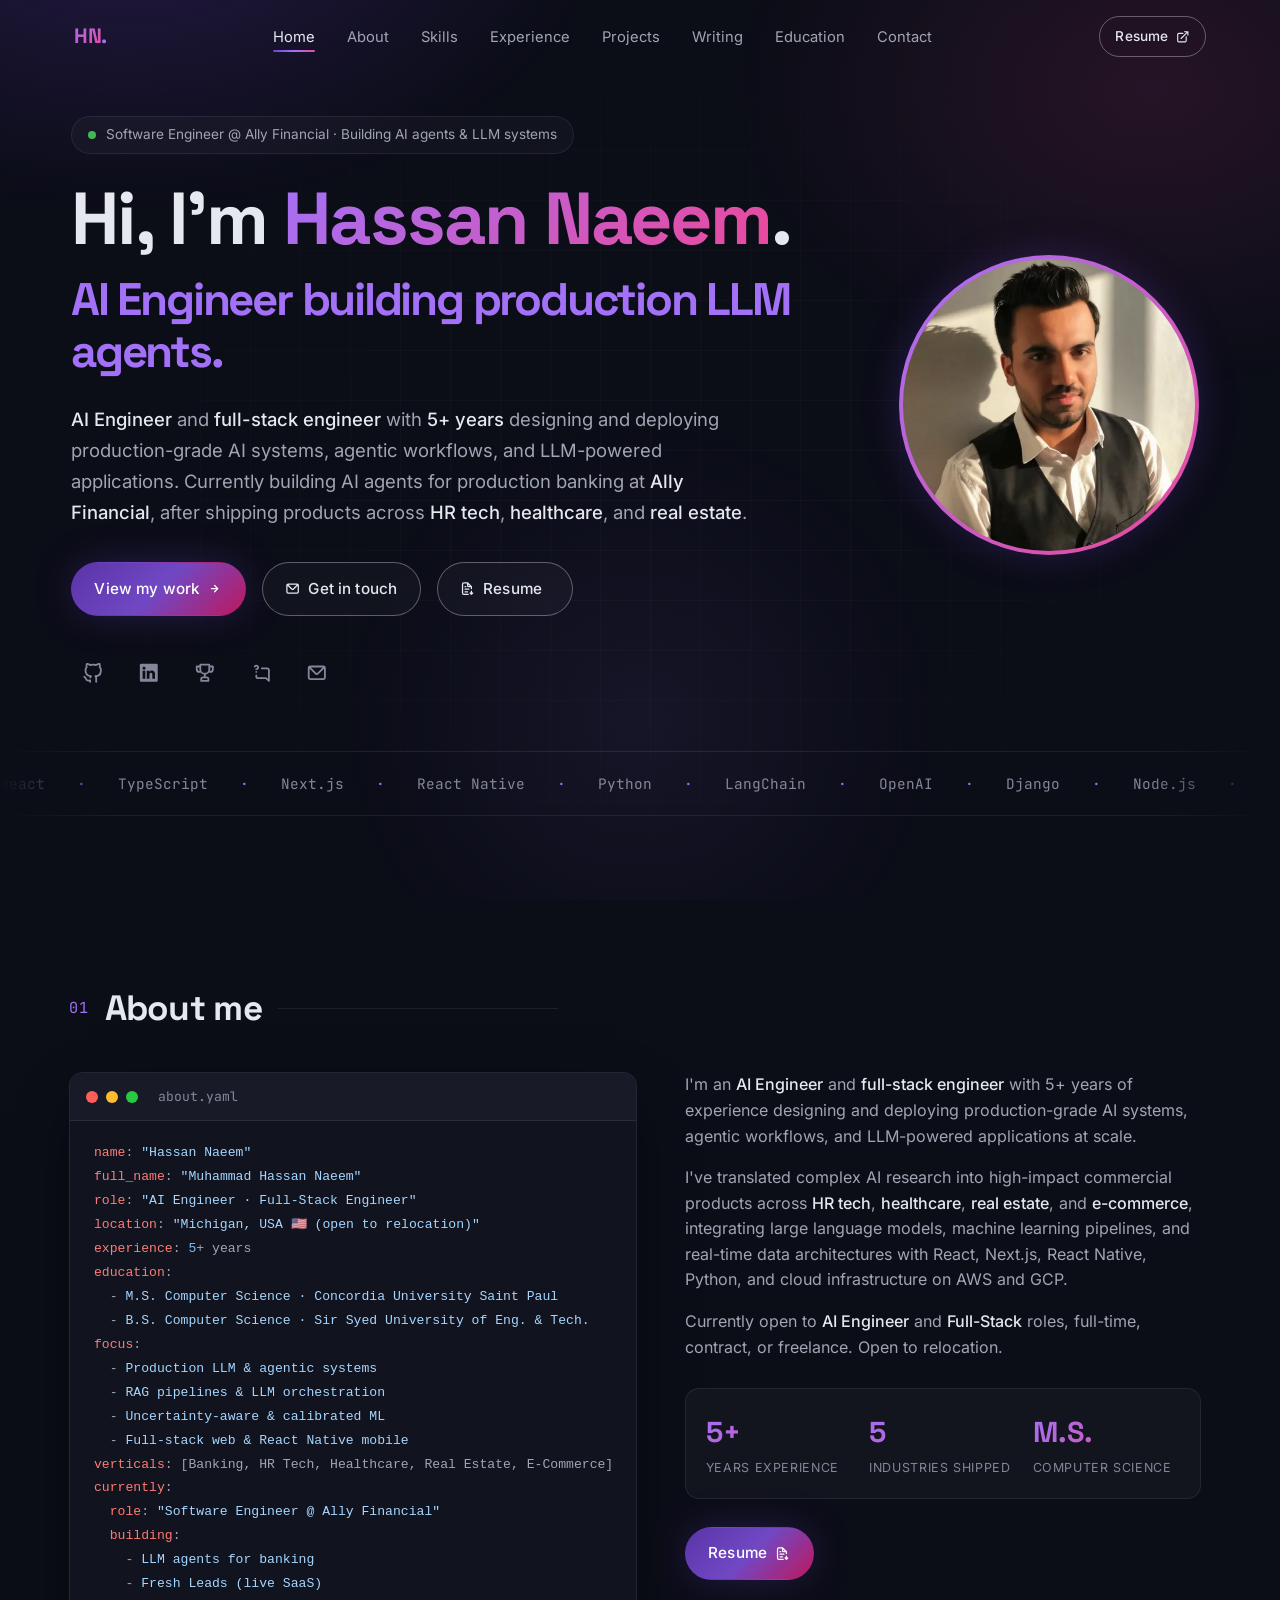
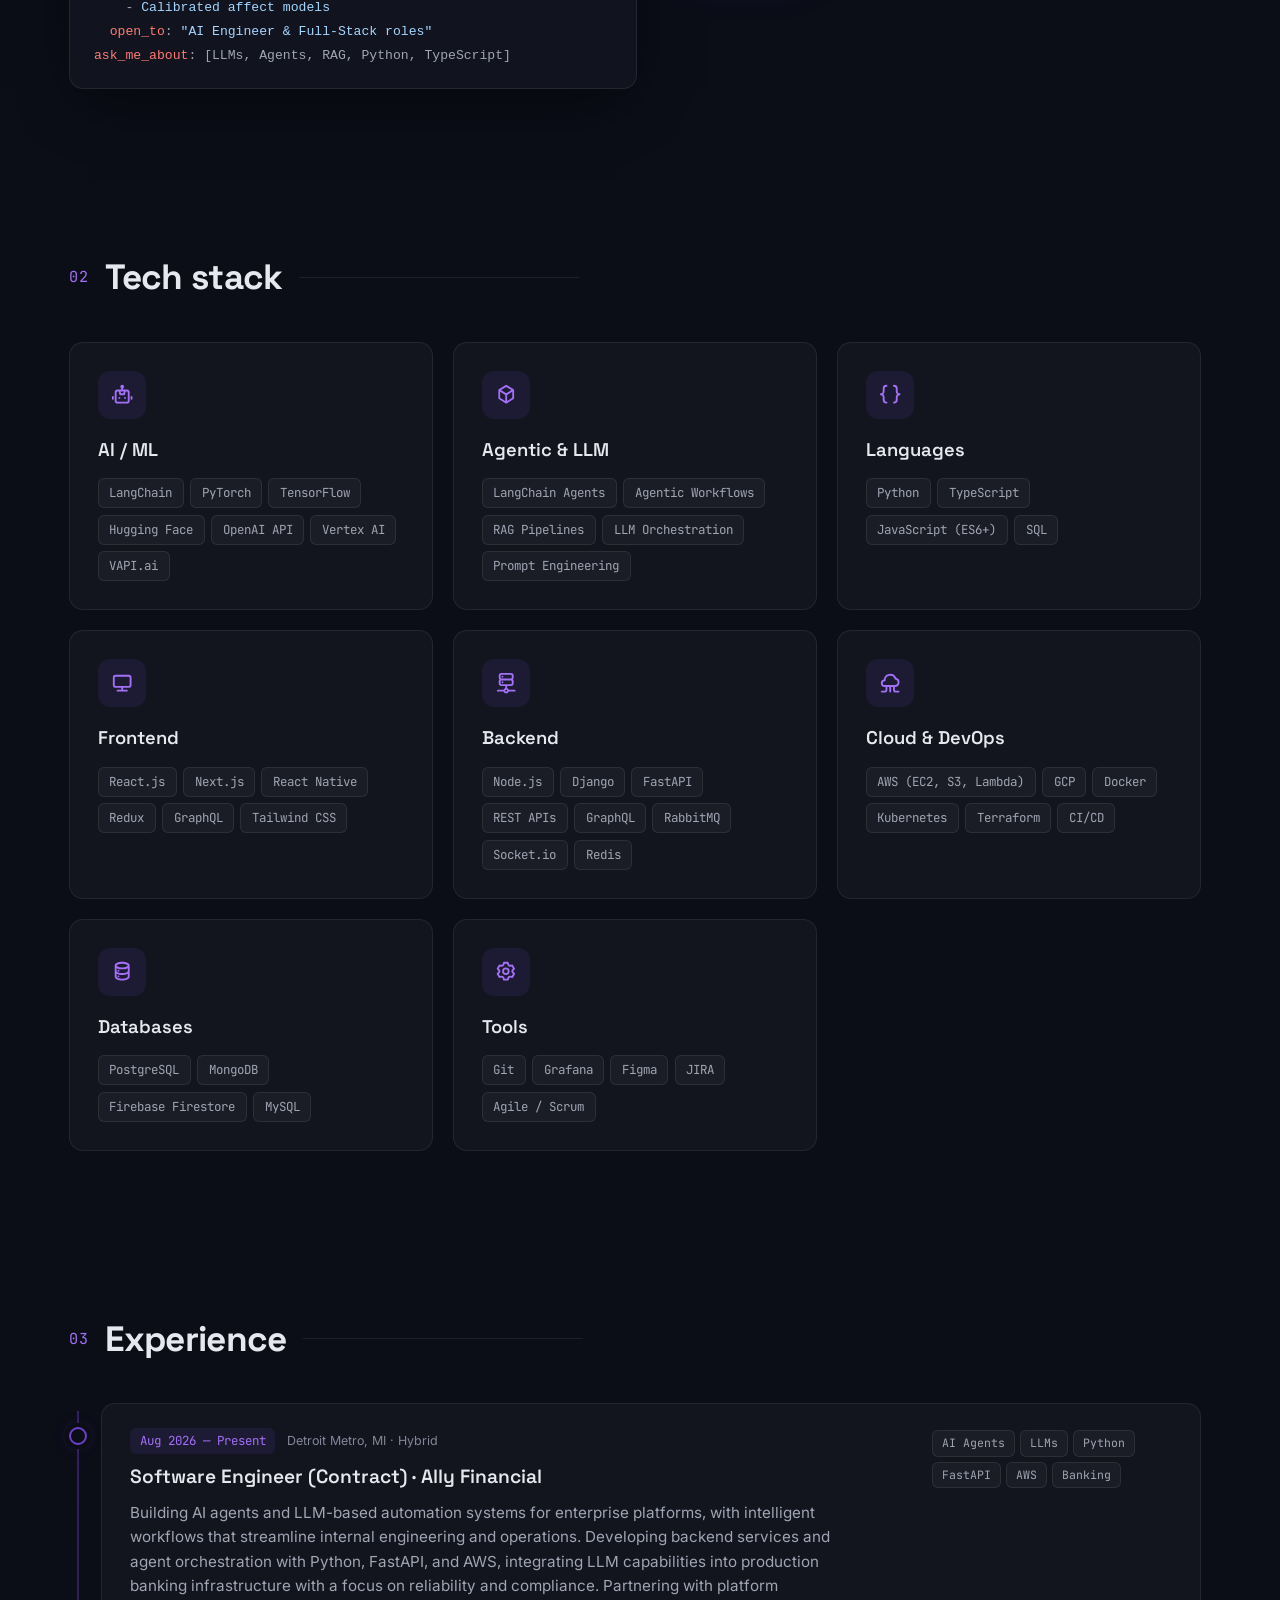
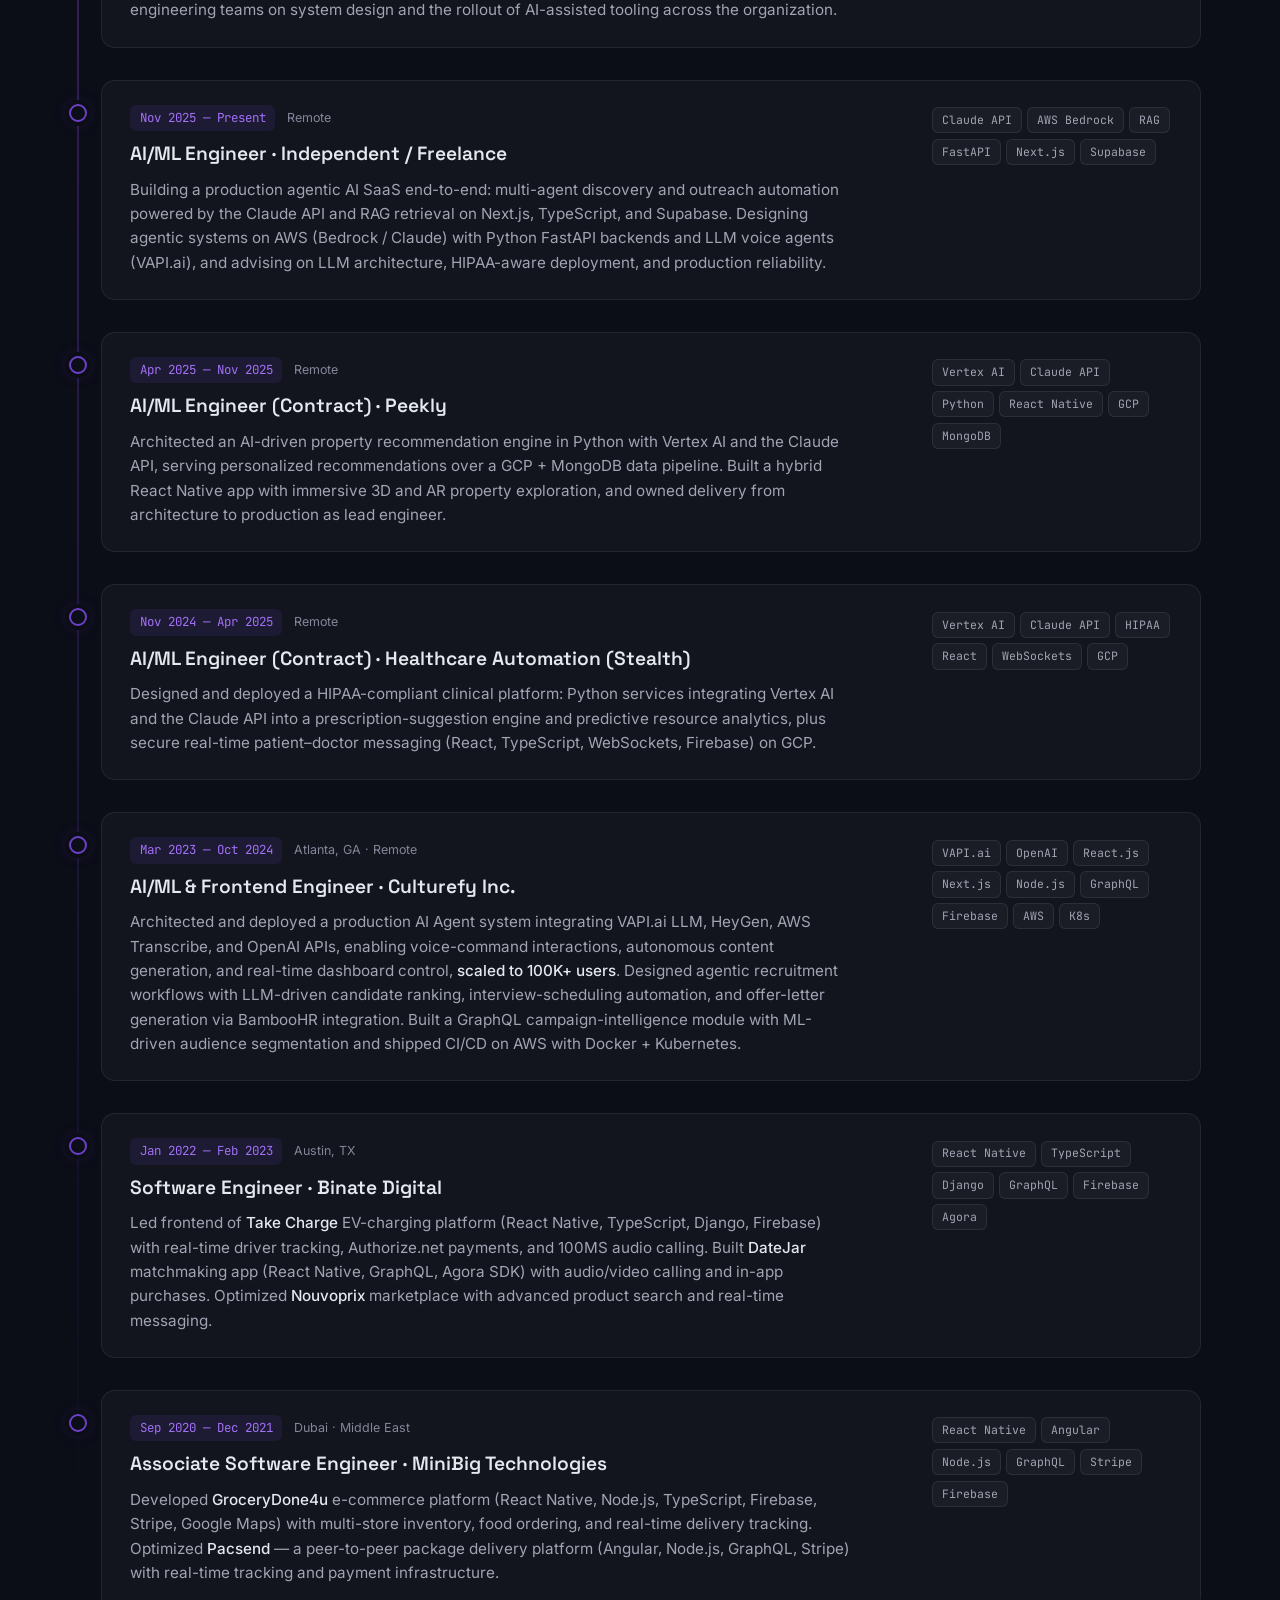
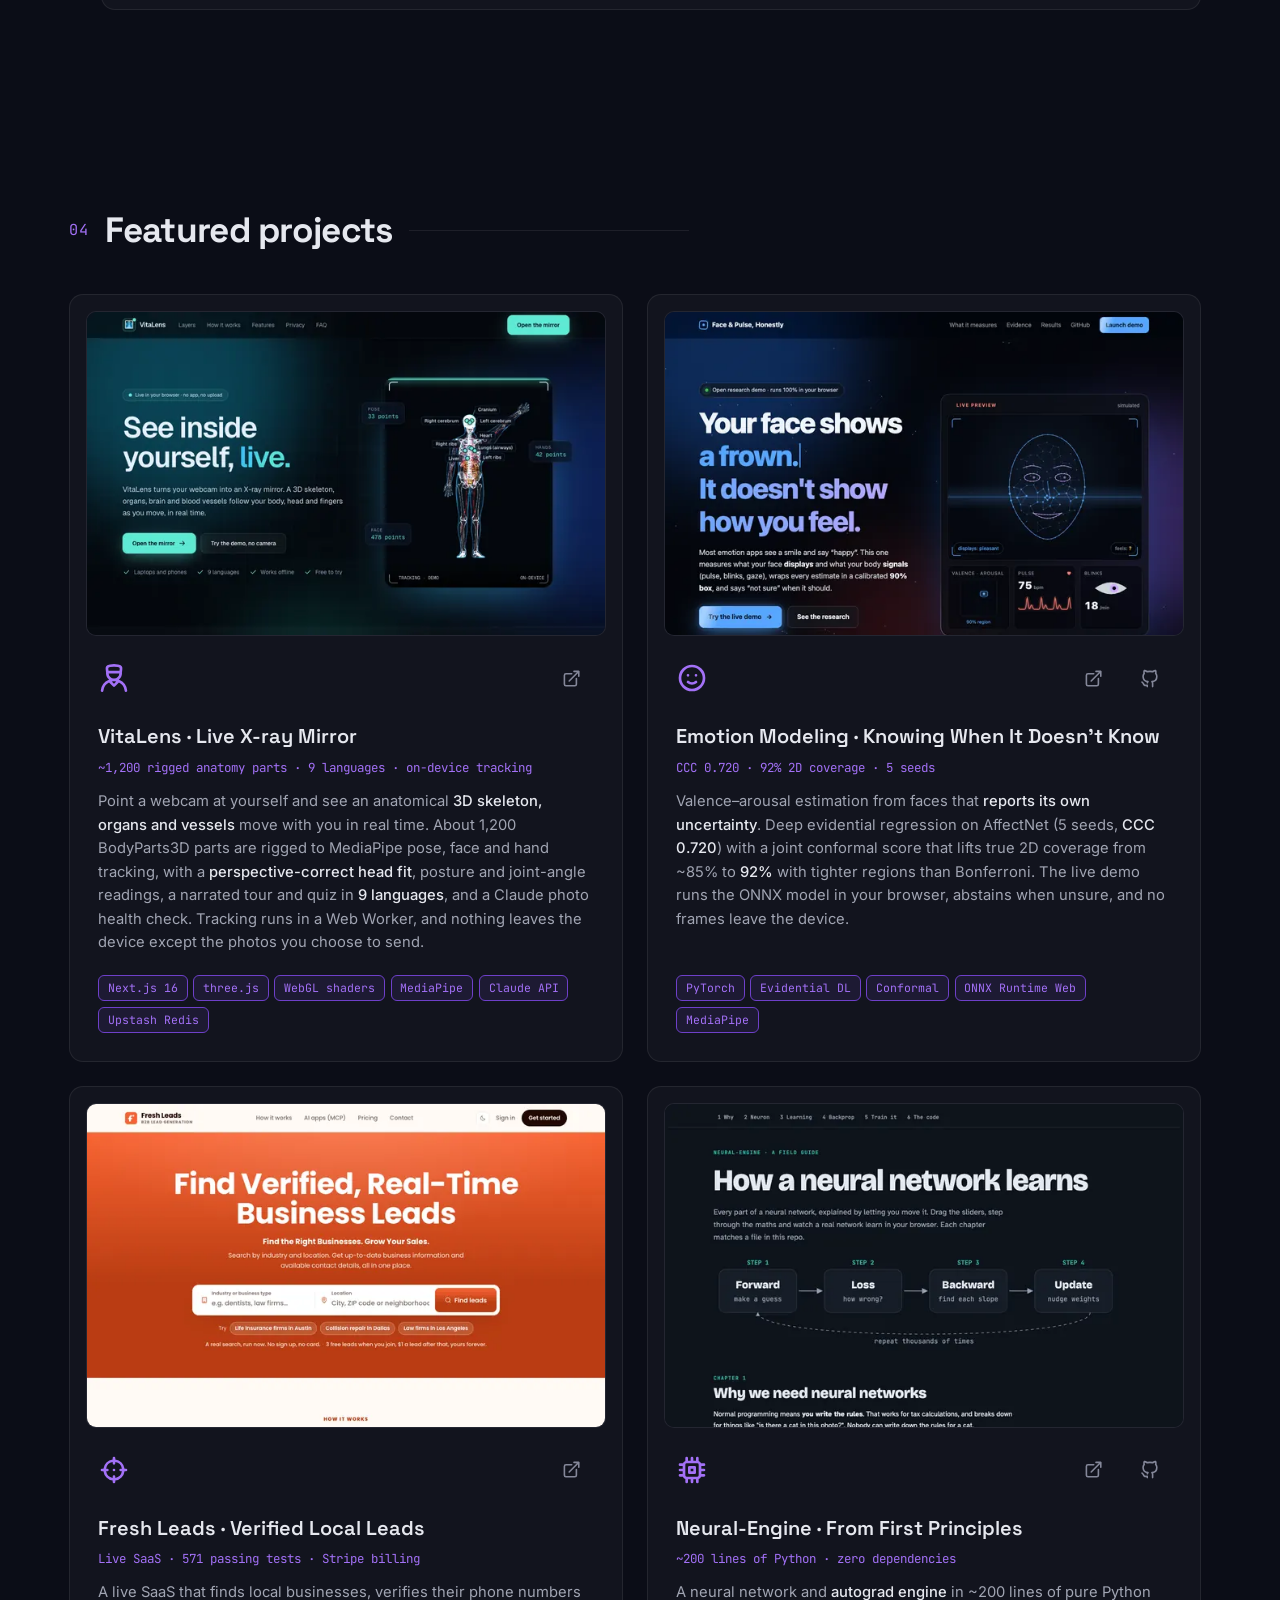
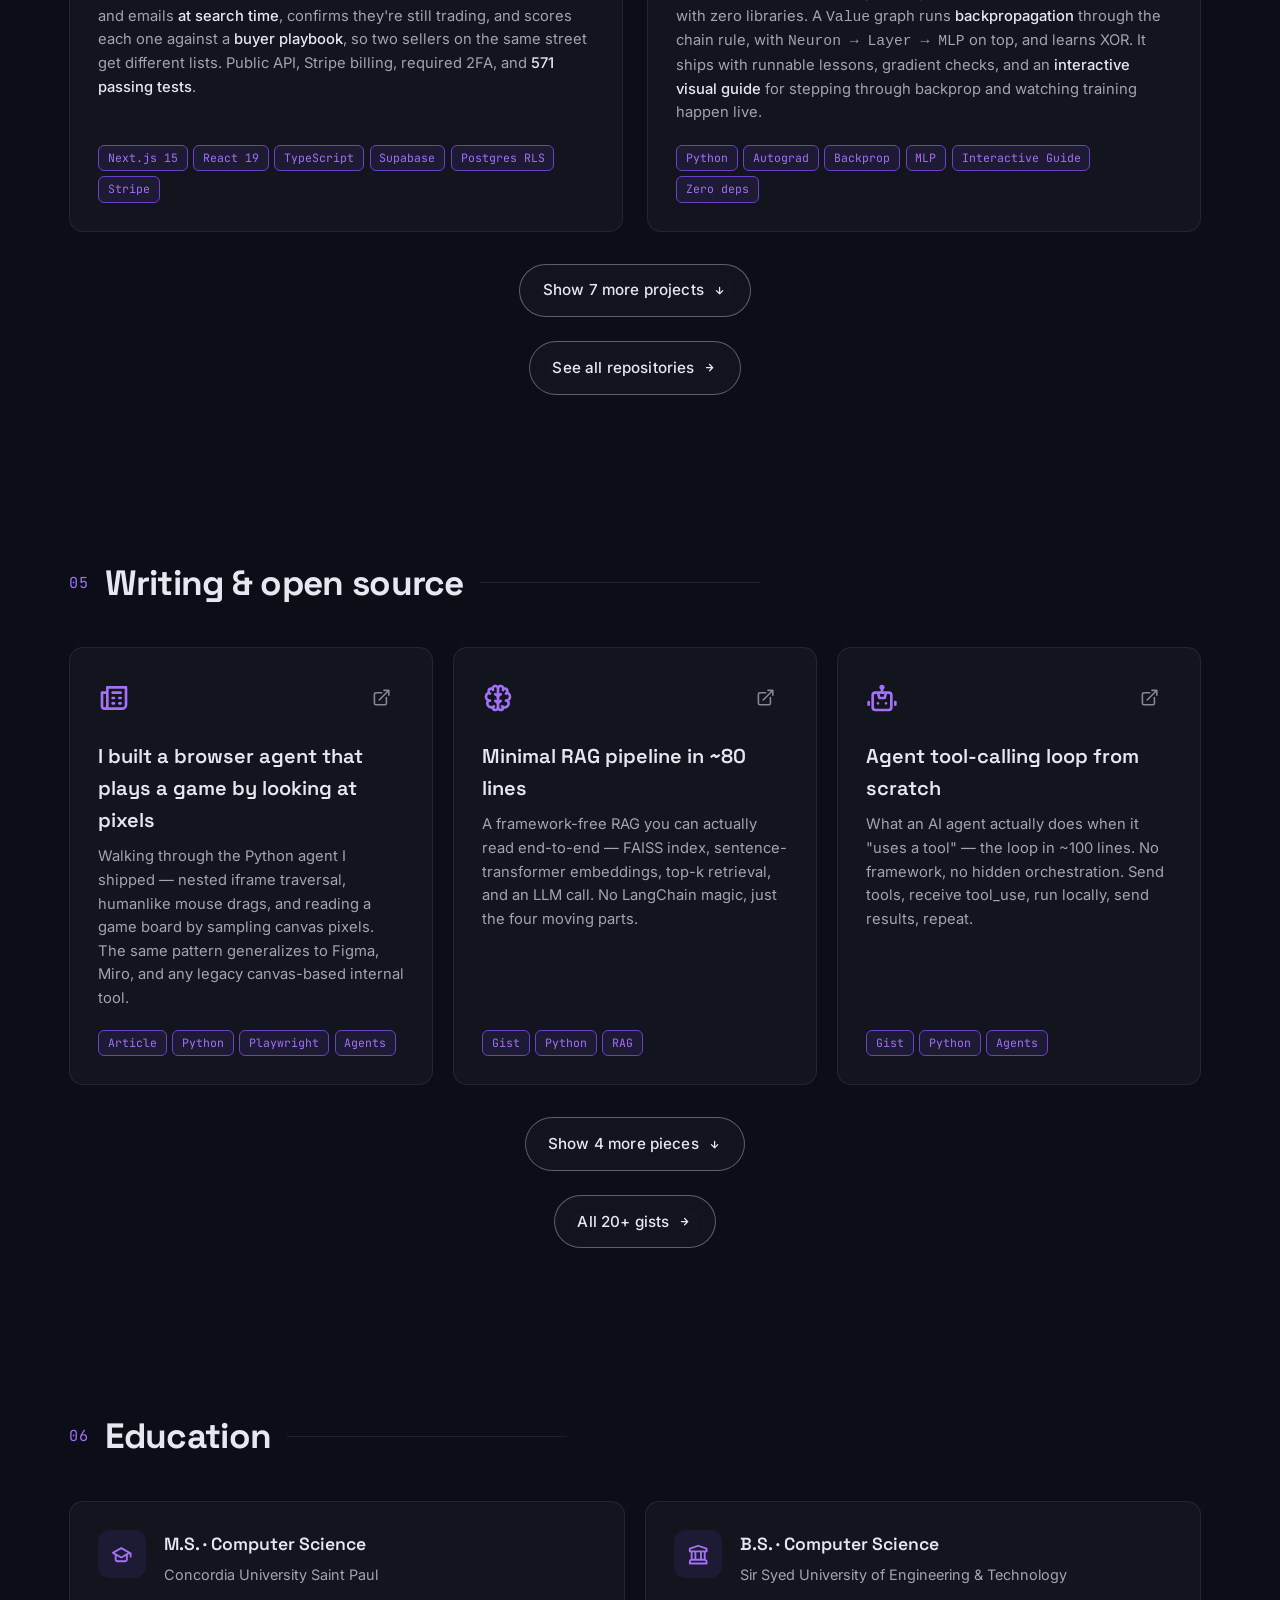
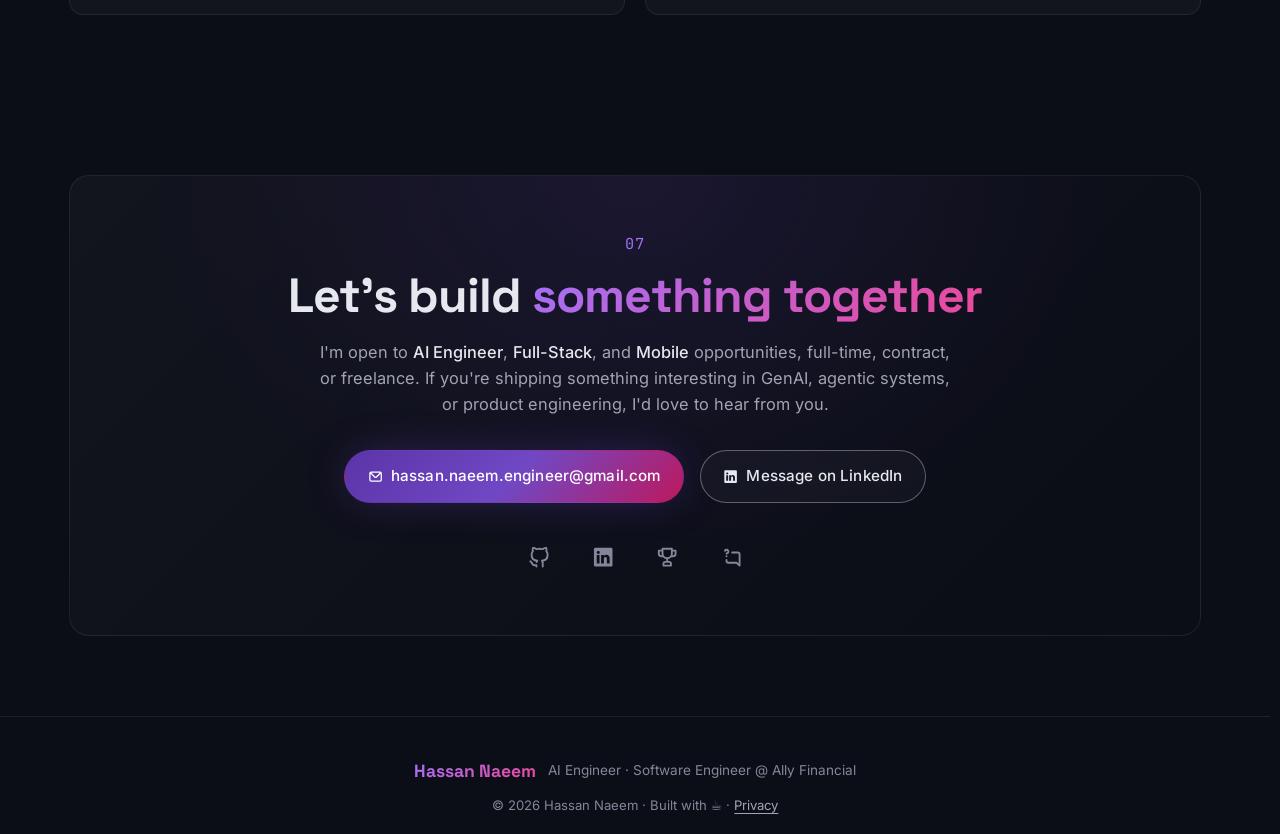
==== commit fbaf831a: "SEO for name searches: ProfilePage schema, name variants, image sitemap - JSON-LD is now a ProfilePa" ====
--- a/index.html
+++ b/index.html
@@ -32,10 +32,10 @@
     <!-- Security headers (CSP, frame-ancestors, nosniff, Permissions-Policy) are set in vercel.json -->
     <meta name="referrer" content="strict-origin-when-cross-origin" />
     <!-- Marks JS as available so reveal animations only hide content when they can run.
-         Its sha256 is allow-listed in the CSP in vercel.json; update the hash if you edit it. -->
-    <script>
-      document.documentElement.classList.add("js");
-    </script>
+         Its sha256 is allow-listed in the CSP in vercel.json; update the hash if you edit it
+         (the prettier-formatted variant's hash is allow-listed too). -->
+    <!-- prettier-ignore -->
+    <script>document.documentElement.classList.add('js')</script>
 
     <!-- Open Graph -->
     <meta property="og:type" content="website" />
@@ -105,73 +105,100 @@
 
     <!-- Structured data: Person schema (Google rich results) -->
     <script type="application/ld+json">
+{
+  "@context": "https://schema.org",
+  "@type": "ProfilePage",
+  "@id": "https://hassan-naeem.com/",
+  "url": "https://hassan-naeem.com/",
+  "name": "Hassan Naeem — AI Engineer",
+  "dateModified": "2026-11-15",
+  "mainEntity": {
+    "@type": "Person",
+    "name": "Hassan Naeem",
+    "alternateName": [
+      "Muhammad Hassan Naeem",
+      "M. Hassan Naeem"
+    ],
+    "url": "https://hassan-naeem.com/",
+    "image": {
+      "@type": "ImageObject",
+      "@id": "https://hassan-naeem.com/#portrait",
+      "url": "https://hassan-naeem.com/assets/img/hassan-naeem.jpg",
+      "contentUrl": "https://hassan-naeem.com/assets/img/hassan-naeem.jpg",
+      "width": 800,
+      "height": 800,
+      "caption": "Hassan Naeem",
+      "creditText": "Hassan Naeem"
+    },
+    "jobTitle": "AI Engineer",
+    "worksFor": {
+      "@type": "Organization",
+      "name": "Ally Financial",
+      "url": "https://www.ally.com"
+    },
+    "hasOccupation": {
+      "@type": "Occupation",
+      "name": "AI Engineer (AI Agents & LLM Systems)",
+      "occupationLocation": {
+        "@type": "City",
+        "name": "Detroit, MI"
+      }
+    },
+    "description": "Hassan Naeem is an AI Engineer and Software Engineer at Ally Financial with 5+ years building production AI agents, LLM systems, RAG pipelines, and full-stack web and mobile apps with Python, FastAPI, AWS, React, and Next.js.",
+    "address": {
+      "@type": "PostalAddress",
+      "addressRegion": "MI",
+      "addressCountry": "US"
+    },
+    "alumniOf": [
       {
-        "@context": "https://schema.org",
-        "@type": "Person",
-        "name": "Hassan Naeem",
-        "alternateName": "Hassan Naeem",
-        "url": "https://hassan-naeem.com/",
-        "image": "https://hassan-naeem.com/assets/img/hassan-naeem.jpg",
-        "jobTitle": "Software Engineer",
-        "worksFor": {
-          "@type": "Organization",
-          "name": "Ally Financial",
-          "url": "https://www.ally.com"
-        },
-        "hasOccupation": {
-          "@type": "Occupation",
-          "name": "AI Engineer (AI Agents & LLM Systems)",
-          "occupationLocation": { "@type": "City", "name": "Detroit, MI" }
-        },
-        "description": "Hassan Naeem is an AI Engineer and Software Engineer at Ally Financial with 5+ years building production AI agents, LLM systems, RAG pipelines, and full-stack web and mobile apps with Python, FastAPI, AWS, React, and Next.js.",
-        "address": {
-          "@type": "PostalAddress",
-          "addressRegion": "MI",
-          "addressCountry": "US"
-        },
-        "alumniOf": [
-          {
-            "@type": "CollegeOrUniversity",
-            "name": "Concordia University Saint Paul",
-            "description": "M.S. Computer Science"
-          },
-          {
-            "@type": "CollegeOrUniversity",
-            "name": "Sir Syed University of Engineering & Technology",
-            "description": "B.S. Computer Science"
-          }
-        ],
-        "sameAs": [
-          "https://github.com/Hassan-Naeem-code",
-          "https://www.linkedin.com/in/m-hassan-naeem",
-          "https://leetcode.com/u/hassansolves",
-          "https://stackoverflow.com/users/17322639/muhammad-hassan-naeem",
-          "https://dev.to/hassannaeem"
-        ],
-        "knowsAbout": [
-          "JavaScript",
-          "TypeScript",
-          "Python",
-          "React",
-          "React Native",
-          "Next.js",
-          "Node.js",
-          "Django",
-          "Large Language Models",
-          "Generative AI",
-          "Agentic AI",
-          "Retrieval-Augmented Generation",
-          "AI Agents",
-          "Multi-Agent Orchestration",
-          "FastAPI",
-          "Amazon Web Services",
-          "AWS Bedrock",
-          "PyTorch",
-          "LangChain",
-          "Uncertainty Quantification",
-          "Machine Learning"
-        ]
+        "@type": "CollegeOrUniversity",
+        "name": "Concordia University Saint Paul",
+        "description": "M.S. Computer Science"
+      },
+      {
+        "@type": "CollegeOrUniversity",
+        "name": "Sir Syed University of Engineering & Technology",
+        "description": "B.S. Computer Science"
       }
+    ],
+    "sameAs": [
+      "https://github.com/Hassan-Naeem-code",
+      "https://www.linkedin.com/in/m-hassan-naeem",
+      "https://leetcode.com/u/hassansolves",
+      "https://stackoverflow.com/users/17322639/muhammad-hassan-naeem",
+      "https://dev.to/hassannaeem",
+      "https://gist.github.com/Hassan-Naeem-code"
+    ],
+    "knowsAbout": [
+      "JavaScript",
+      "TypeScript",
+      "Python",
+      "React",
+      "React Native",
+      "Next.js",
+      "Node.js",
+      "Django",
+      "Large Language Models",
+      "Generative AI",
+      "Agentic AI",
+      "Retrieval-Augmented Generation",
+      "AI Agents",
+      "Multi-Agent Orchestration",
+      "FastAPI",
+      "Amazon Web Services",
+      "AWS Bedrock",
+      "PyTorch",
+      "LangChain",
+      "Uncertainty Quantification",
+      "Machine Learning"
+    ],
+    "@id": "https://hassan-naeem.com/#person",
+    "givenName": "Hassan",
+    "additionalName": "Muhammad",
+    "familyName": "Naeem"
+  }
+}
     </script>
   </head>
   <body>
@@ -352,7 +379,7 @@
               sizes="(max-width: 900px) 112px, 300px"
               width="480"
               height="480"
-              alt="Portrait of Hassan Naeem"
+              alt="Hassan Naeem, AI Engineer"
               fetchpriority="high"
               decoding="async"
             />
@@ -404,6 +431,7 @@
                 role="region"
                 aria-label="about.yaml"
               ><code><span class="code-key">name</span>: <span class="code-str">"Hassan Naeem"</span>
+<span class="code-key">full_name</span>: <span class="code-str">"Muhammad Hassan Naeem"</span>
 <span class="code-key">role</span>: <span class="code-str">"AI Engineer · Full-Stack Engineer"</span>
 <span class="code-key">location</span>: <span class="code-str">"Michigan, USA 🇺🇸 (open to relocation)"</span>
 <span class="code-key">experience</span>: <span class="code-num">5</span>+ years
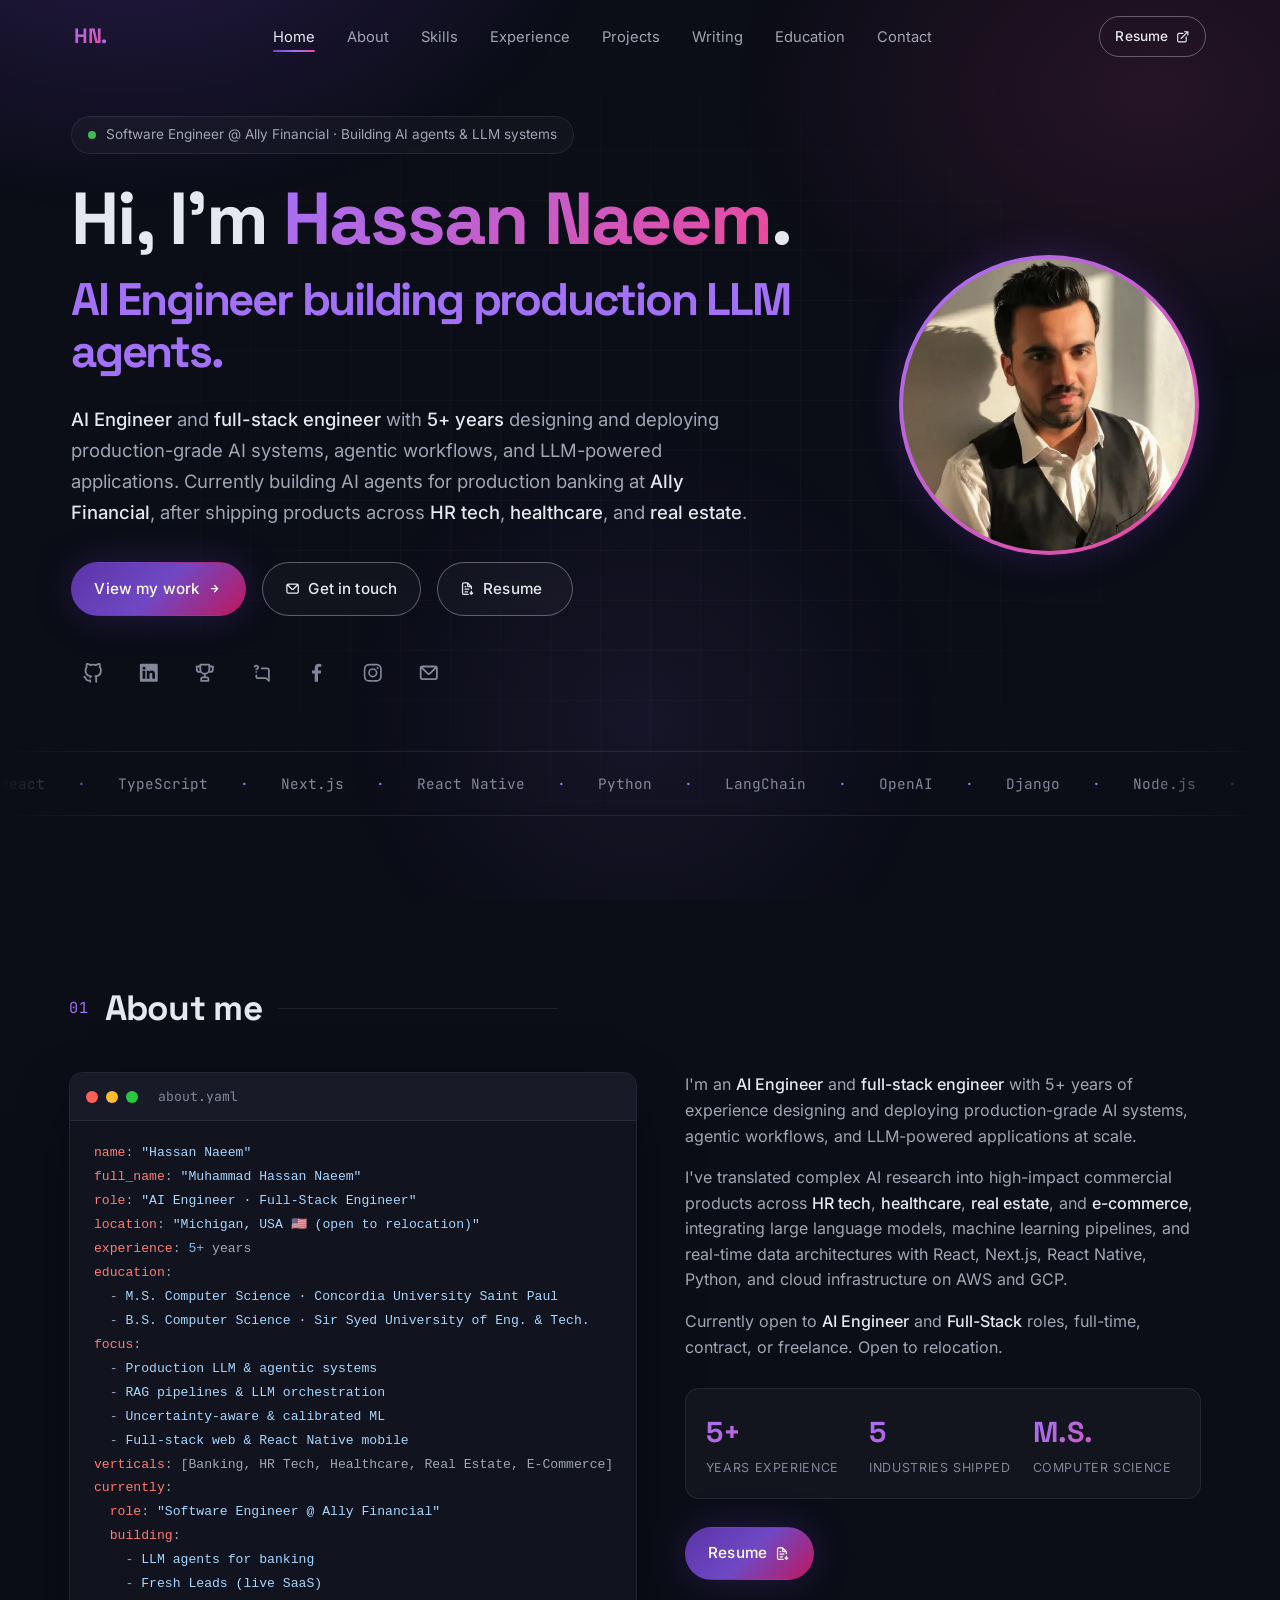
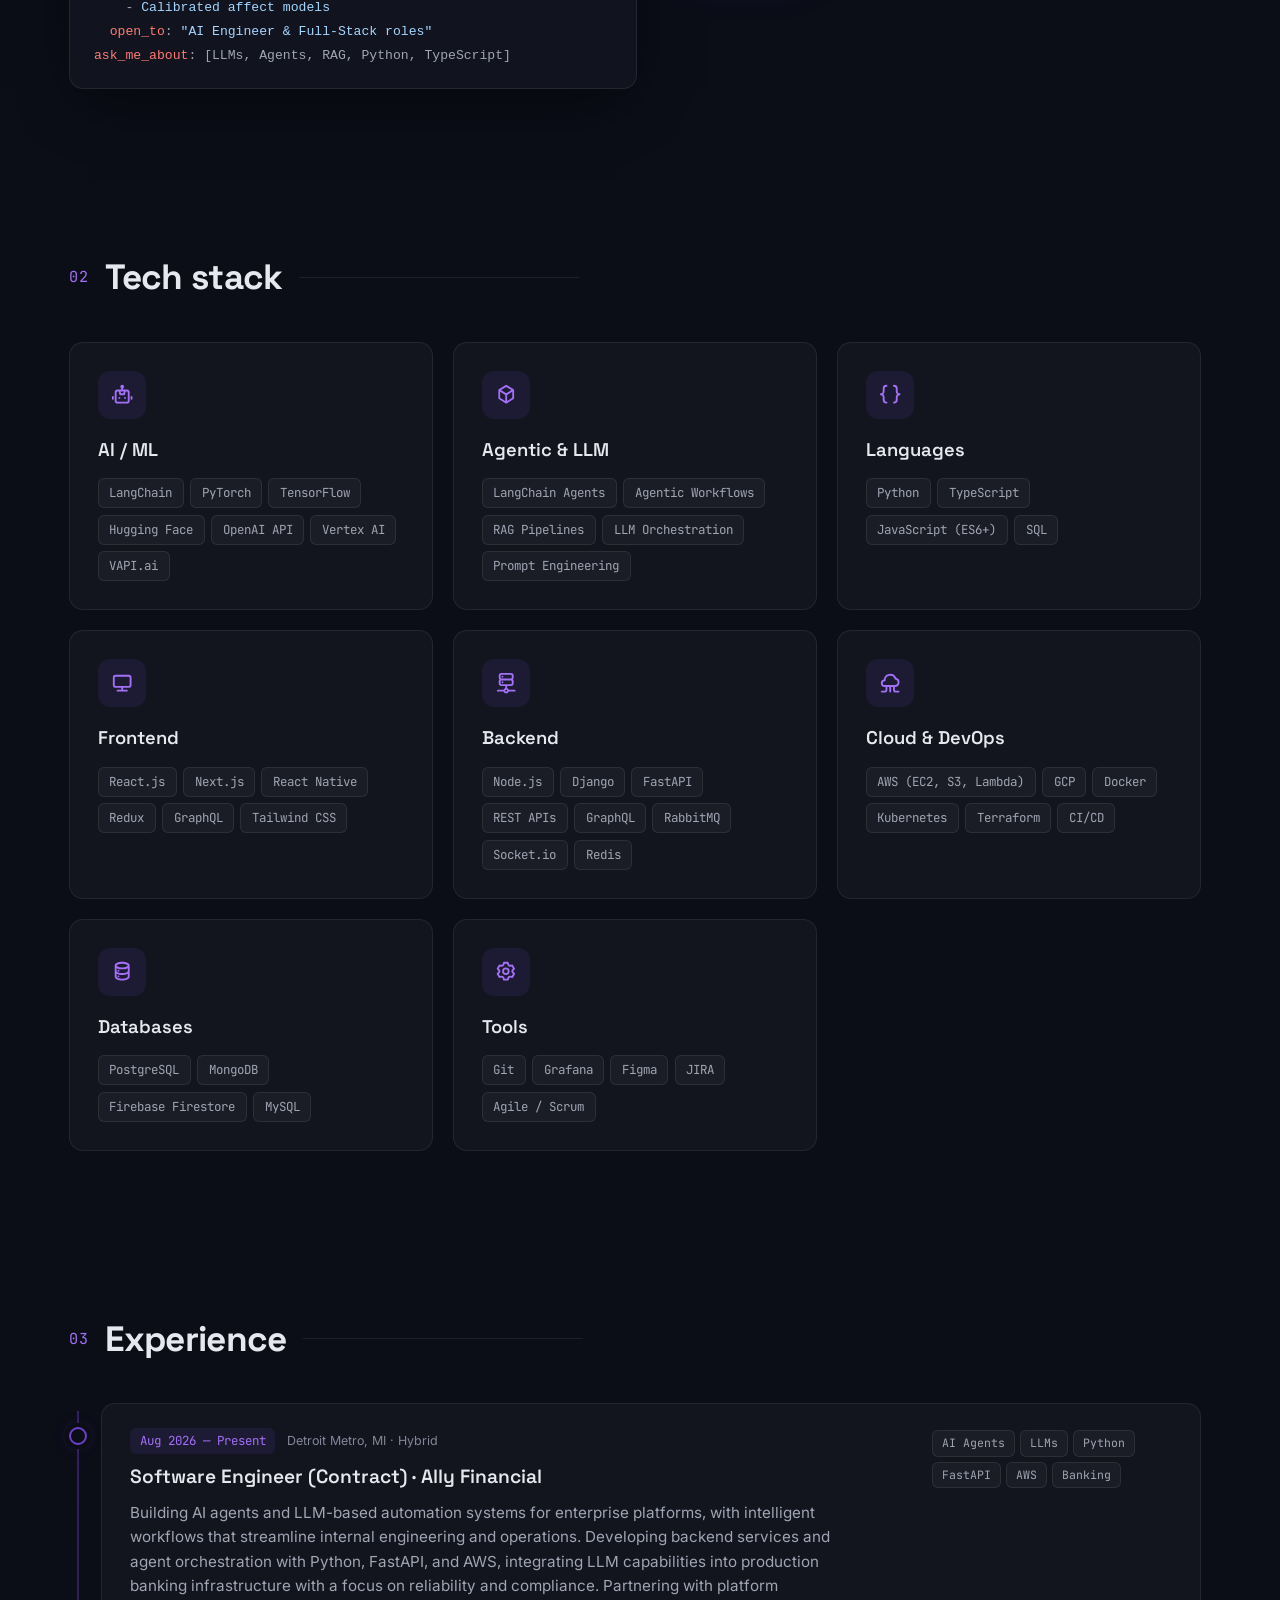
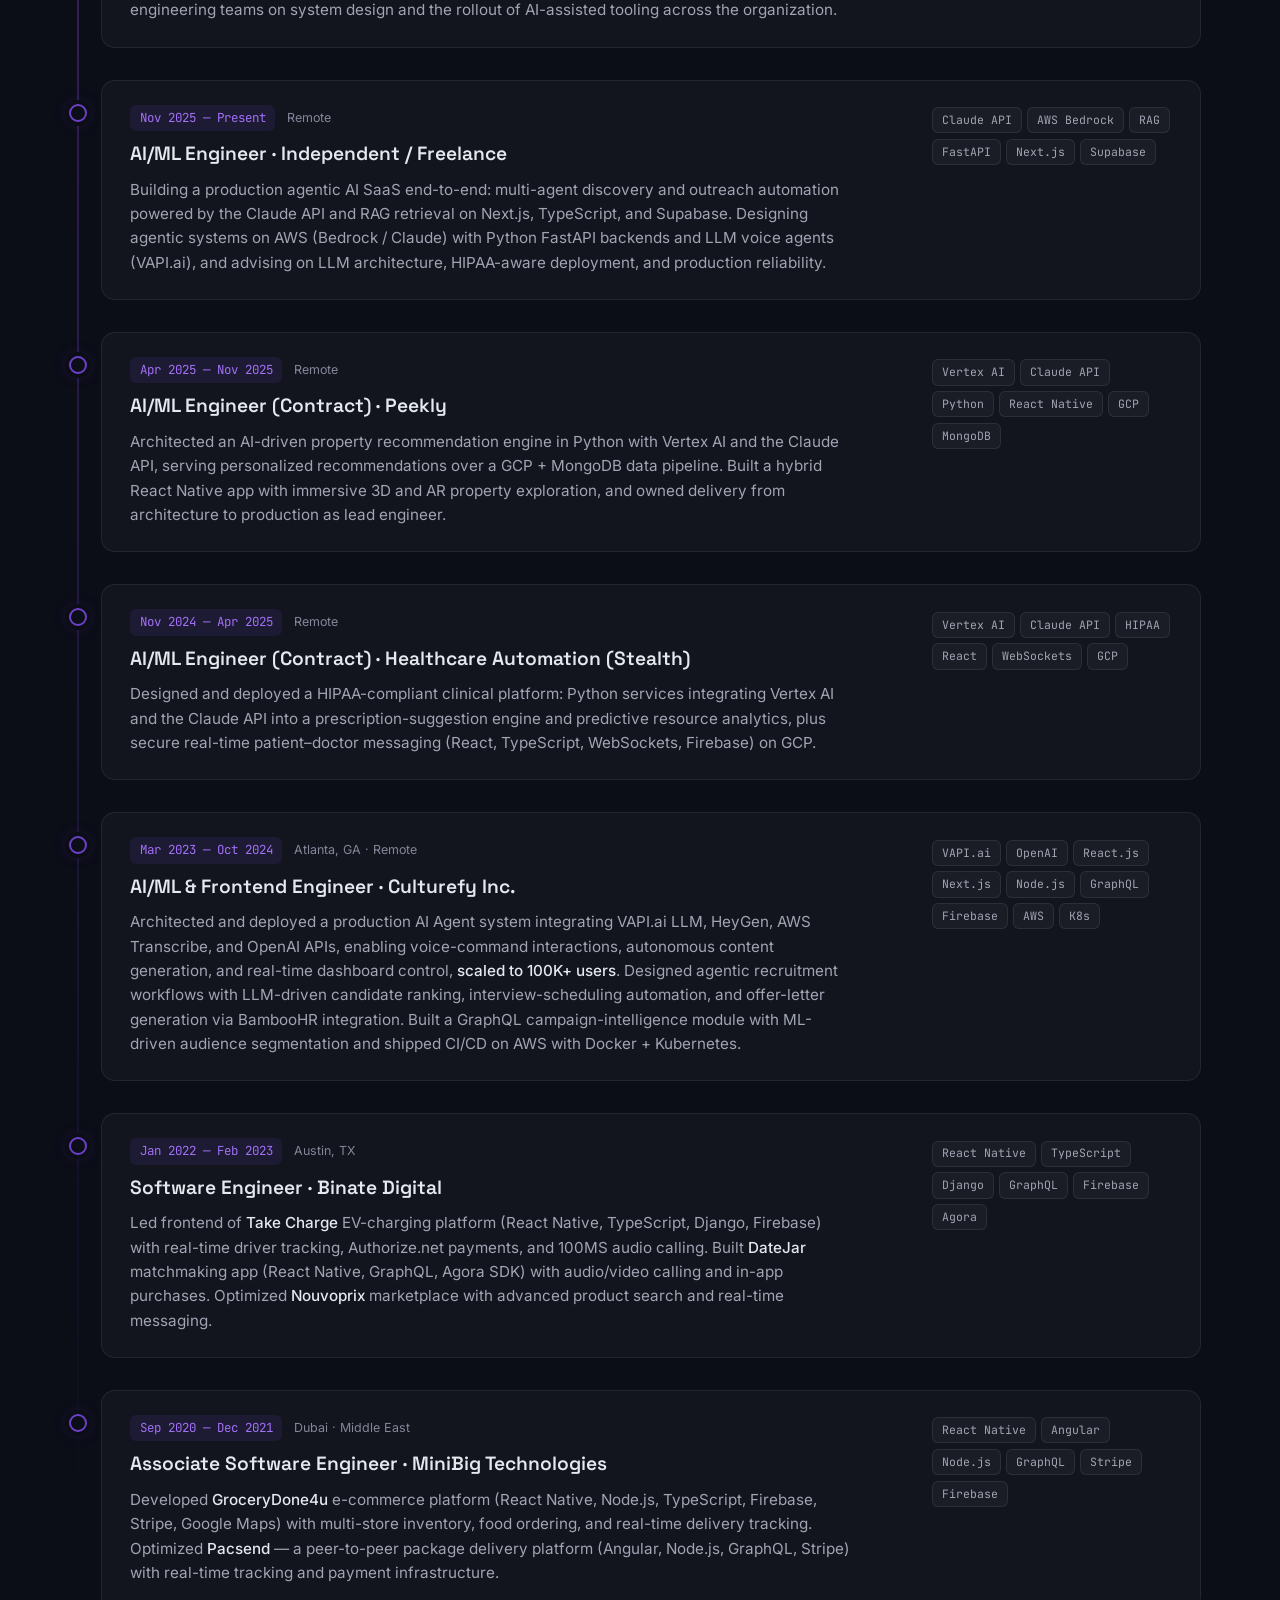
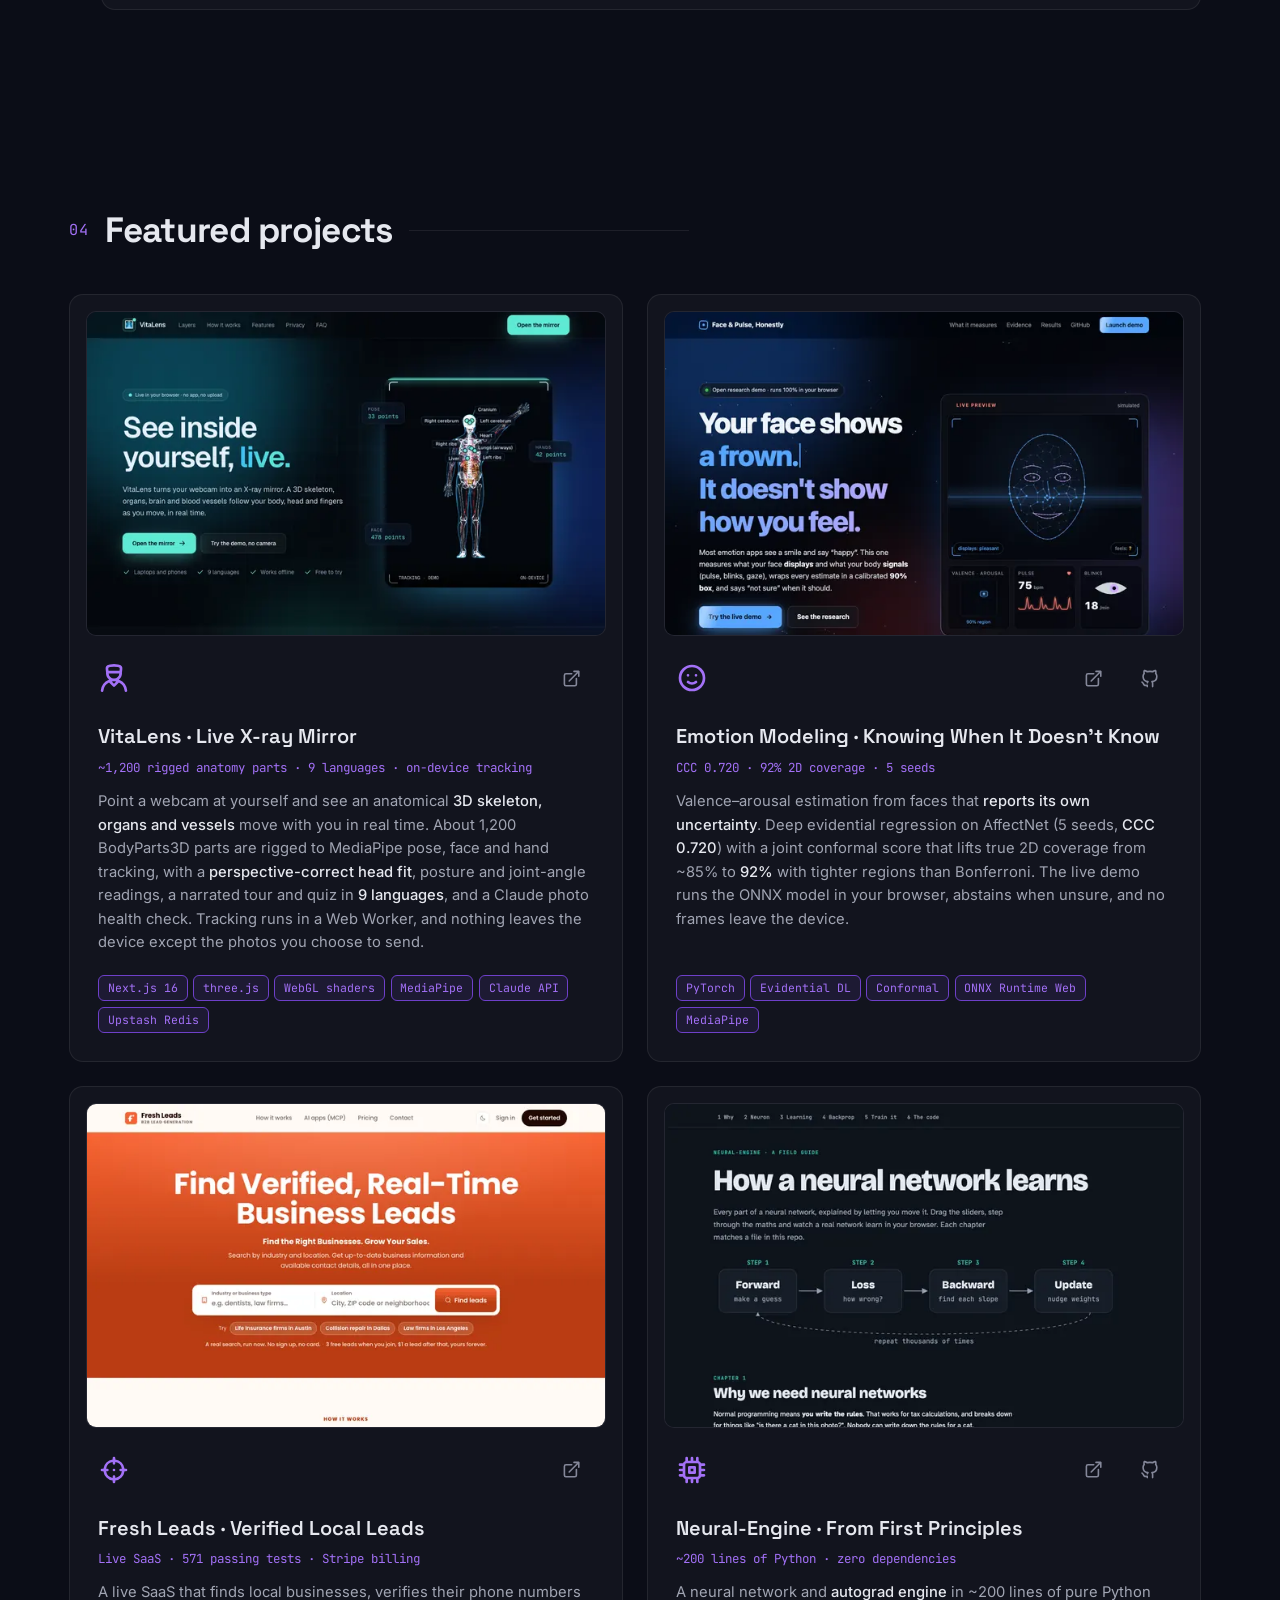
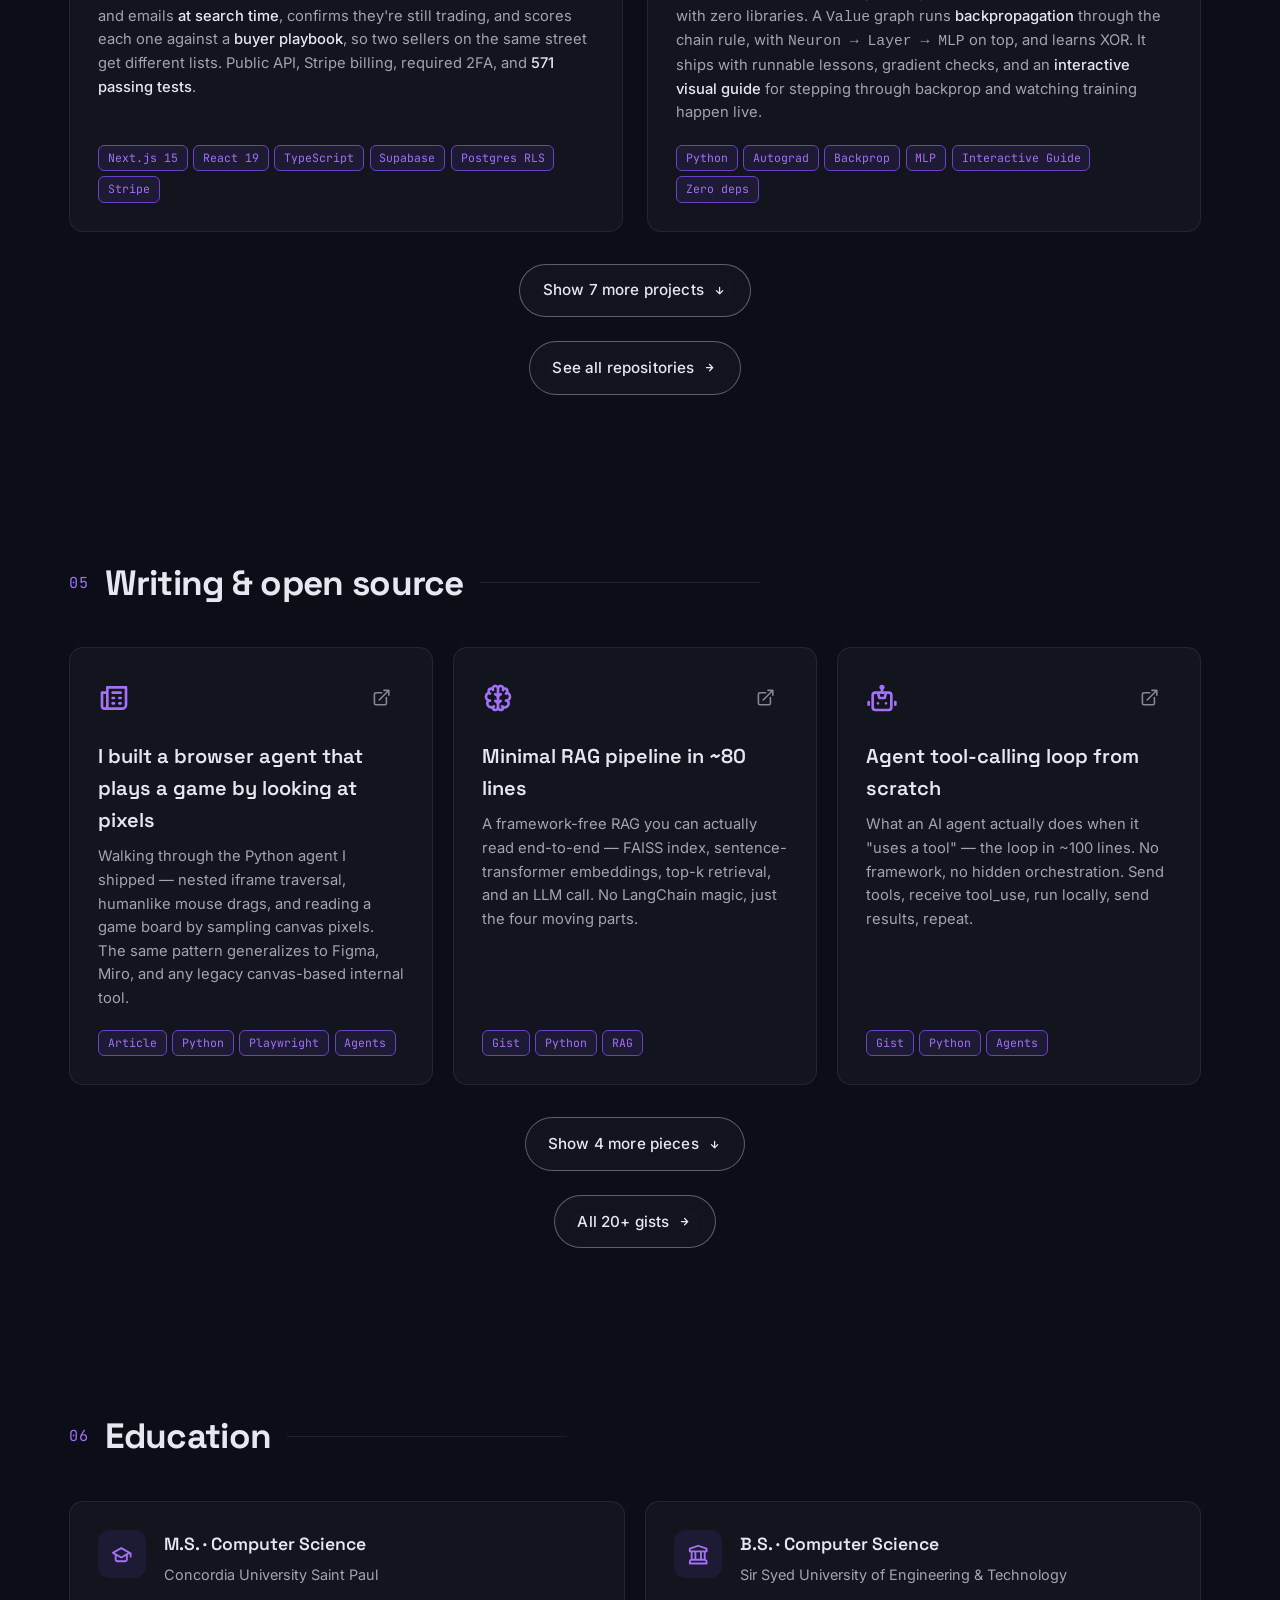
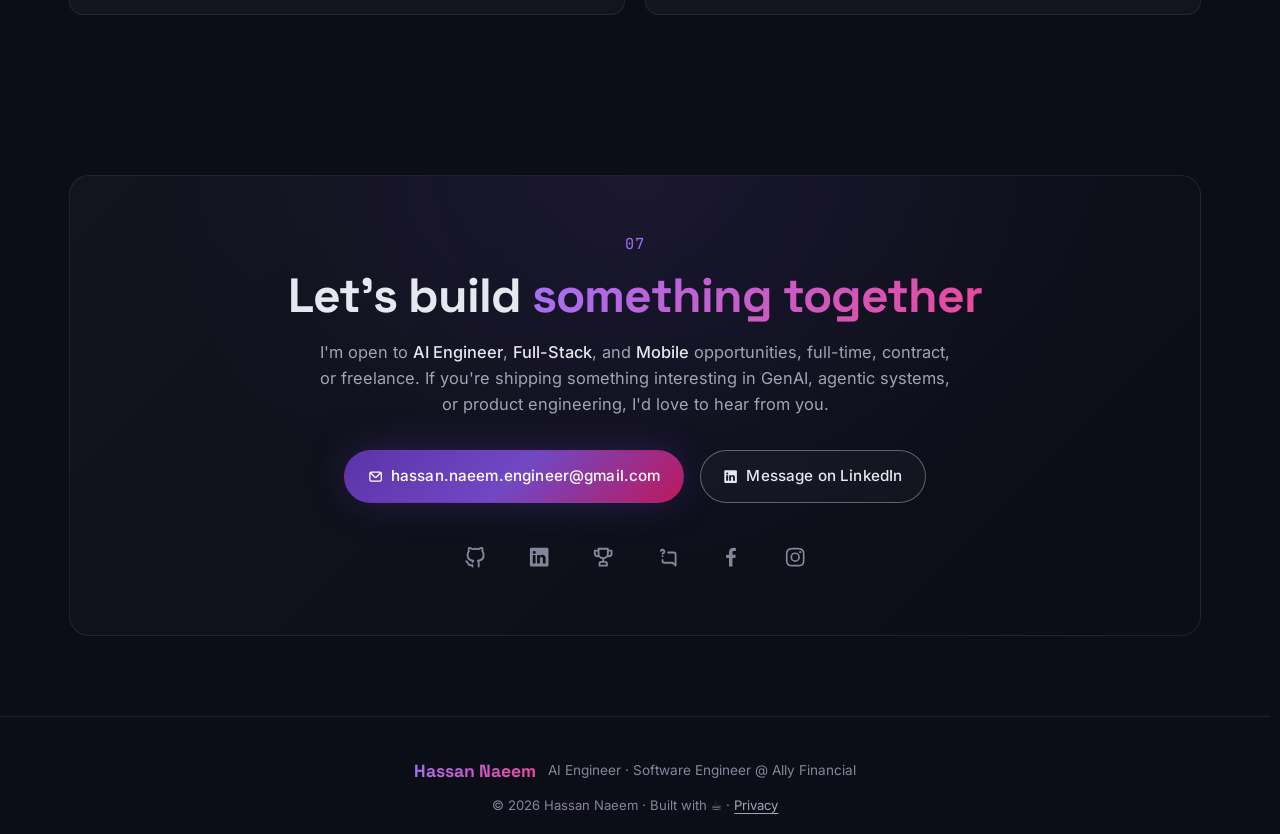
==== commit 182e0e90: "Add Facebook and Instagram profiles - Hero and contact social links (rel=me) with new sprite icons -" ====
--- a/index.html
+++ b/index.html
@@ -168,8 +168,10 @@
       "https://leetcode.com/u/hassansolves",
       "https://stackoverflow.com/users/17322639/muhammad-hassan-naeem",
       "https://dev.to/hassannaeem",
-      "https://gist.github.com/Hassan-Naeem-code"
-    ],
+      "https://gist.github.com/Hassan-Naeem-code",
+        "https://www.facebook.com/profile.php?id=61582604531729",
+        "https://www.instagram.com/thehassannaeem/"
+      ],
     "knowsAbout": [
       "JavaScript",
       "TypeScript",
@@ -237,7 +239,7 @@
             Resume
             <svg class="icon" aria-hidden="true">
               <use
-                href="/assets/img/icons.svg?v=20261115#i-external-link-alt"
+                href="/assets/img/icons.svg?v=20261116#i-external-link-alt"
               /></svg
             ><span class="sr-only"> (PDF, opens in new tab)</span>
           </a>
@@ -250,10 +252,10 @@
             aria-expanded="false"
           >
             <svg class="icon nav__toggle-open" aria-hidden="true">
-              <use href="/assets/img/icons.svg?v=20261115#i-bars" />
+              <use href="/assets/img/icons.svg?v=20261116#i-bars" />
             </svg>
             <svg class="icon nav__toggle-close" aria-hidden="true">
-              <use href="/assets/img/icons.svg?v=20261115#i-times" />
+              <use href="/assets/img/icons.svg?v=20261116#i-times" />
             </svg>
           </button>
         </div>
@@ -293,12 +295,12 @@
               <a href="#projects" class="btn btn--primary">
                 View my work
                 <svg class="icon" aria-hidden="true">
-                  <use href="/assets/img/icons.svg?v=20261115#i-arrow-right" />
+                  <use href="/assets/img/icons.svg?v=20261116#i-arrow-right" />
                 </svg>
               </a>
               <a href="#contact" class="btn btn--ghost">
                 <svg class="icon" aria-hidden="true">
-                  <use href="/assets/img/icons.svg?v=20261115#i-envelope" />
+                  <use href="/assets/img/icons.svg?v=20261116#i-envelope" />
                 </svg>
                 Get in touch
               </a>
@@ -310,7 +312,7 @@
               >
                 <svg class="icon" aria-hidden="true">
                   <use
-                    href="/assets/img/icons.svg?v=20261115#i-file-download-alt"
+                    href="/assets/img/icons.svg?v=20261116#i-file-download-alt"
                   />
                 </svg>
                 Resume<span class="sr-only"> (PDF, opens in new tab)</span>
@@ -321,40 +323,56 @@
               <a
                 href="https://github.com/Hassan-Naeem-code"
                 target="_blank"
-                rel="noopener noreferrer"
+                rel="me noopener noreferrer"
                 aria-label="GitHub (opens in new tab)"
                 ><svg class="icon" aria-hidden="true">
                   <use
-                    href="/assets/img/icons.svg?v=20261115#i-github-alt"
+                    href="/assets/img/icons.svg?v=20261116#i-github-alt"
                   /></svg
               ></a>
               <a
                 href="https://www.linkedin.com/in/m-hassan-naeem"
                 target="_blank"
-                rel="noopener noreferrer"
+                rel="me noopener noreferrer"
                 aria-label="LinkedIn (opens in new tab)"
                 ><svg class="icon" aria-hidden="true">
                   <use
-                    href="/assets/img/icons.svg?v=20261115#i-linkedin"
+                    href="/assets/img/icons.svg?v=20261116#i-linkedin"
                   /></svg
               ></a>
               <a
                 href="https://leetcode.com/u/hassansolves"
                 target="_blank"
-                rel="noopener noreferrer"
+                rel="me noopener noreferrer"
                 aria-label="LeetCode (opens in new tab)"
                 ><svg class="icon" aria-hidden="true">
-                  <use href="/assets/img/icons.svg?v=20261115#i-trophy" /></svg
+                  <use href="/assets/img/icons.svg?v=20261116#i-trophy" /></svg
               ></a>
               <a
                 href="https://stackoverflow.com/users/17322639/muhammad-hassan-naeem"
                 target="_blank"
-                rel="noopener noreferrer"
+                rel="me noopener noreferrer"
                 aria-label="Stack Overflow (opens in new tab)"
                 ><svg class="icon" aria-hidden="true">
                   <use
-                    href="/assets/img/icons.svg?v=20261115#i-comment-alt-question"
+                    href="/assets/img/icons.svg?v=20261116#i-comment-alt-question"
                   /></svg
+              ></a>
+              <a
+                href="https://www.facebook.com/profile.php?id=61582604531729"
+                target="_blank"
+                rel="me noopener noreferrer"
+                aria-label="Facebook (opens in new tab)"
+                ><svg class="icon" aria-hidden="true">
+                  <use href="/assets/img/icons.svg?v=20261116#i-facebook-f" /></svg
+              ></a>
+              <a
+                href="https://www.instagram.com/thehassannaeem/"
+                target="_blank"
+                rel="me noopener noreferrer"
+                aria-label="Instagram (opens in new tab)"
+                ><svg class="icon" aria-hidden="true">
+                  <use href="/assets/img/icons.svg?v=20261116#i-instagram" /></svg
               ></a>
               <a
                 href="#contact"
@@ -363,7 +381,7 @@
                 aria-label="Email"
                 ><svg class="icon" aria-hidden="true">
                   <use
-                    href="/assets/img/icons.svg?v=20261115#i-envelope"
+                    href="/assets/img/icons.svg?v=20261116#i-envelope"
                   /></svg
               ></a>
             </div>
@@ -497,7 +515,7 @@
                 Resume
                 <svg class="icon" aria-hidden="true">
                   <use
-                    href="/assets/img/icons.svg?v=20261115#i-file-download-alt"
+                    href="/assets/img/icons.svg?v=20261116#i-file-download-alt"
                   /></svg
                 ><span class="sr-only"> (PDF, opens in new tab)</span>
               </a>
@@ -519,7 +537,7 @@
             <div class="skill-card" data-reveal>
               <div class="skill-card__icon">
                 <svg class="icon" aria-hidden="true">
-                  <use href="/assets/img/icons.svg?v=20261115#i-robot" />
+                  <use href="/assets/img/icons.svg?v=20261116#i-robot" />
                 </svg>
               </div>
               <h3>AI / ML</h3>
@@ -533,7 +551,7 @@
             <div class="skill-card" data-reveal>
               <div class="skill-card__icon">
                 <svg class="icon" aria-hidden="true">
-                  <use href="/assets/img/icons.svg?v=20261115#i-cube" />
+                  <use href="/assets/img/icons.svg?v=20261116#i-cube" />
                 </svg>
               </div>
               <h3>Agentic &amp; LLM</h3>
@@ -550,7 +568,7 @@
               <div class="skill-card__icon">
                 <svg class="icon" aria-hidden="true">
                   <use
-                    href="/assets/img/icons.svg?v=20261115#i-brackets-curly"
+                    href="/assets/img/icons.svg?v=20261116#i-brackets-curly"
                   />
                 </svg>
               </div>
@@ -564,7 +582,7 @@
             <div class="skill-card" data-reveal>
               <div class="skill-card__icon">
                 <svg class="icon" aria-hidden="true">
-                  <use href="/assets/img/icons.svg?v=20261115#i-desktop" />
+                  <use href="/assets/img/icons.svg?v=20261116#i-desktop" />
                 </svg>
               </div>
               <h3>Frontend</h3>
@@ -579,7 +597,7 @@
               <div class="skill-card__icon">
                 <svg class="icon" aria-hidden="true">
                   <use
-                    href="/assets/img/icons.svg?v=20261115#i-server-network"
+                    href="/assets/img/icons.svg?v=20261116#i-server-network"
                   />
                 </svg>
               </div>
@@ -595,7 +613,7 @@
               <div class="skill-card__icon">
                 <svg class="icon" aria-hidden="true">
                   <use
-                    href="/assets/img/icons.svg?v=20261115#i-cloud-computing"
+                    href="/assets/img/icons.svg?v=20261116#i-cloud-computing"
                   />
                 </svg>
               </div>
@@ -610,7 +628,7 @@
             <div class="skill-card" data-reveal>
               <div class="skill-card__icon">
                 <svg class="icon" aria-hidden="true">
-                  <use href="/assets/img/icons.svg?v=20261115#i-database" />
+                  <use href="/assets/img/icons.svg?v=20261116#i-database" />
                 </svg>
               </div>
               <h3>Databases</h3>
@@ -623,7 +641,7 @@
             <div class="skill-card" data-reveal>
               <div class="skill-card__icon">
                 <svg class="icon" aria-hidden="true">
-                  <use href="/assets/img/icons.svg?v=20261115#i-setting" />
+                  <use href="/assets/img/icons.svg?v=20261116#i-setting" />
                 </svg>
               </div>
               <h3>Tools</h3>
@@ -854,7 +872,7 @@
               />
               <div class="project__head">
                 <svg class="icon project__icon" aria-hidden="true">
-                  <use href="/assets/img/icons.svg?v=20261115#i-user-md" />
+                  <use href="/assets/img/icons.svg?v=20261116#i-user-md" />
                 </svg>
                 <div class="project__links">
                   <a
@@ -864,7 +882,7 @@
                     aria-label="VitaLens live app (opens in new tab)"
                     ><svg class="icon" aria-hidden="true">
                       <use
-                        href="/assets/img/icons.svg?v=20261115#i-external-link-alt"
+                        href="/assets/img/icons.svg?v=20261116#i-external-link-alt"
                       /></svg
                   ></a>
                 </div>
@@ -908,7 +926,7 @@
               />
               <div class="project__head">
                 <svg class="icon project__icon" aria-hidden="true">
-                  <use href="/assets/img/icons.svg?v=20261115#i-smile" />
+                  <use href="/assets/img/icons.svg?v=20261116#i-smile" />
                 </svg>
                 <div class="project__links">
                   <a
@@ -918,7 +936,7 @@
                     aria-label="Emotion Modeling live demo (opens in new tab)"
                     ><svg class="icon" aria-hidden="true">
                       <use
-                        href="/assets/img/icons.svg?v=20261115#i-external-link-alt"
+                        href="/assets/img/icons.svg?v=20261116#i-external-link-alt"
                       /></svg
                   ></a>
                   <a
@@ -928,7 +946,7 @@
                     aria-label="Emotion Modeling source on GitHub (opens in new tab)"
                     ><svg class="icon" aria-hidden="true">
                       <use
-                        href="/assets/img/icons.svg?v=20261115#i-github-alt"
+                        href="/assets/img/icons.svg?v=20261116#i-github-alt"
                       /></svg
                   ></a>
                 </div>
@@ -969,7 +987,7 @@
               />
               <div class="project__head">
                 <svg class="icon project__icon" aria-hidden="true">
-                  <use href="/assets/img/icons.svg?v=20261115#i-crosshair" />
+                  <use href="/assets/img/icons.svg?v=20261116#i-crosshair" />
                 </svg>
                 <div class="project__links">
                   <a
@@ -979,7 +997,7 @@
                     aria-label="Fresh Leads live site (opens in new tab)"
                     ><svg class="icon" aria-hidden="true">
                       <use
-                        href="/assets/img/icons.svg?v=20261115#i-external-link-alt"
+                        href="/assets/img/icons.svg?v=20261116#i-external-link-alt"
                       /></svg
                   ></a>
                 </div>
@@ -1020,7 +1038,7 @@
               />
               <div class="project__head">
                 <svg class="icon project__icon" aria-hidden="true">
-                  <use href="/assets/img/icons.svg?v=20261115#i-processor" />
+                  <use href="/assets/img/icons.svg?v=20261116#i-processor" />
                 </svg>
                 <div class="project__links">
                   <a
@@ -1030,7 +1048,7 @@
                     aria-label="Neural-Engine interactive guide (opens in new tab)"
                     ><svg class="icon" aria-hidden="true">
                       <use
-                        href="/assets/img/icons.svg?v=20261115#i-external-link-alt"
+                        href="/assets/img/icons.svg?v=20261116#i-external-link-alt"
                       /></svg
                   ></a>
                   <a
@@ -1040,7 +1058,7 @@
                     aria-label="Neural-Engine source on GitHub (opens in new tab)"
                     ><svg class="icon" aria-hidden="true">
                       <use
-                        href="/assets/img/icons.svg?v=20261115#i-github-alt"
+                        href="/assets/img/icons.svg?v=20261116#i-github-alt"
                       /></svg
                   ></a>
                 </div>
@@ -1071,14 +1089,14 @@
             <summary class="btn btn--ghost more__toggle">
               <span class="more__closed">Show 7 more projects</span>
               <span class="more__open">Show fewer projects</span>
-              <svg class="icon" aria-hidden="true"><use href="/assets/img/icons.svg?v=20261115#i-arrow-right"/></svg>
+              <svg class="icon" aria-hidden="true"><use href="/assets/img/icons.svg?v=20261116#i-arrow-right"/></svg>
             </summary>
             <div class="projects__grid more__grid">
 
             <article class="project">
               <div class="project__head">
                 <svg class="icon project__icon" aria-hidden="true">
-                  <use href="/assets/img/icons.svg?v=20261115#i-brain" />
+                  <use href="/assets/img/icons.svg?v=20261116#i-brain" />
                 </svg>
                 <div class="project__links">
                   <a
@@ -1088,7 +1106,7 @@
                     aria-label="Cappy source on GitHub (opens in new tab)"
                     ><svg class="icon" aria-hidden="true">
                       <use
-                        href="/assets/img/icons.svg?v=20261115#i-github-alt"
+                        href="/assets/img/icons.svg?v=20261116#i-github-alt"
                       /></svg
                   ></a>
                 </div>
@@ -1112,7 +1130,7 @@
             <article class="project">
               <div class="project__head">
                 <svg class="icon project__icon" aria-hidden="true">
-                  <use href="/assets/img/icons.svg?v=20261115#i-robot" />
+                  <use href="/assets/img/icons.svg?v=20261116#i-robot" />
                 </svg>
                 <div class="project__links">
                   <a
@@ -1122,7 +1140,7 @@
                     aria-label="Browser Operating Agent source on GitHub (opens in new tab)"
                     ><svg class="icon" aria-hidden="true">
                       <use
-                        href="/assets/img/icons.svg?v=20261115#i-github-alt"
+                        href="/assets/img/icons.svg?v=20261116#i-github-alt"
                       /></svg
                   ></a>
                 </div>
@@ -1144,7 +1162,7 @@
             <article class="project">
               <div class="project__head">
                 <svg class="icon project__icon" aria-hidden="true">
-                  <use href="/assets/img/icons.svg?v=20261115#i-truck" />
+                  <use href="/assets/img/icons.svg?v=20261116#i-truck" />
                 </svg>
                 <div class="project__links">
                   <a
@@ -1154,7 +1172,7 @@
                     aria-label="HappyRobot source on GitHub (opens in new tab)"
                     ><svg class="icon" aria-hidden="true">
                       <use
-                        href="/assets/img/icons.svg?v=20261115#i-github-alt"
+                        href="/assets/img/icons.svg?v=20261116#i-github-alt"
                       /></svg
                   ></a>
                 </div>
@@ -1176,7 +1194,7 @@
               <div class="project__head">
                 <svg class="icon project__icon" aria-hidden="true">
                   <use
-                    href="/assets/img/icons.svg?v=20261115#i-ruler-combined"
+                    href="/assets/img/icons.svg?v=20261116#i-ruler-combined"
                   />
                 </svg>
                 <div class="project__links">
@@ -1187,7 +1205,7 @@
                     aria-label="Body Measurement source on GitHub (opens in new tab)"
                     ><svg class="icon" aria-hidden="true">
                       <use
-                        href="/assets/img/icons.svg?v=20261115#i-github-alt"
+                        href="/assets/img/icons.svg?v=20261116#i-github-alt"
                       /></svg
                   ></a>
                 </div>
@@ -1208,7 +1226,7 @@
             <article class="project">
               <div class="project__head">
                 <svg class="icon project__icon" aria-hidden="true">
-                  <use href="/assets/img/icons.svg?v=20261115#i-estate" />
+                  <use href="/assets/img/icons.svg?v=20261116#i-estate" />
                 </svg>
                 <span class="project__badge">Client · AI/ML</span>
               </div>
@@ -1232,7 +1250,7 @@
               <div class="project__head">
                 <svg class="icon project__icon" aria-hidden="true">
                   <use
-                    href="/assets/img/icons.svg?v=20261115#i-medical-square"
+                    href="/assets/img/icons.svg?v=20261116#i-medical-square"
                   />
                 </svg>
                 <span class="project__badge">Client · HIPAA</span>
@@ -1255,7 +1273,7 @@
             <article class="project">
               <div class="project__head">
                 <svg class="icon project__icon" aria-hidden="true">
-                  <use href="/assets/img/icons.svg?v=20261115#i-book-open" />
+                  <use href="/assets/img/icons.svg?v=20261116#i-book-open" />
                 </svg>
                 <div class="project__links">
                   <a
@@ -1265,7 +1283,7 @@
                     aria-label="CodeLikeBasics live demo (opens in new tab)"
                     ><svg class="icon" aria-hidden="true">
                       <use
-                        href="/assets/img/icons.svg?v=20261115#i-external-link-alt"
+                        href="/assets/img/icons.svg?v=20261116#i-external-link-alt"
                       /></svg
                   ></a>
                   <a
@@ -1275,7 +1293,7 @@
                     aria-label="CodeLikeBasics source on GitHub (opens in new tab)"
                     ><svg class="icon" aria-hidden="true">
                       <use
-                        href="/assets/img/icons.svg?v=20261115#i-github-alt"
+                        href="/assets/img/icons.svg?v=20261116#i-github-alt"
                       /></svg
                   ></a>
                 </div>
@@ -1308,7 +1326,7 @@
             >
               See all repositories
               <svg class="icon" aria-hidden="true">
-                <use href="/assets/img/icons.svg?v=20261115#i-arrow-right" />
+                <use href="/assets/img/icons.svg?v=20261116#i-arrow-right" />
               </svg>
             </a>
           </div>
@@ -1328,7 +1346,7 @@
             <article class="project" data-reveal>
               <div class="project__head">
                 <svg class="icon project__icon" aria-hidden="true">
-                  <use href="/assets/img/icons.svg?v=20261115#i-newspaper" />
+                  <use href="/assets/img/icons.svg?v=20261116#i-newspaper" />
                 </svg>
                 <div class="project__links">
                   <a
@@ -1338,7 +1356,7 @@
                     aria-label="Read “I built a browser agent that plays a game by looking at pixels” on dev.to (opens in new tab)"
                     ><svg class="icon" aria-hidden="true">
                       <use
-                        href="/assets/img/icons.svg?v=20261115#i-external-link-alt"
+                        href="/assets/img/icons.svg?v=20261116#i-external-link-alt"
                       /></svg
                   ></a>
                 </div>
@@ -1361,7 +1379,7 @@
             <article class="project" data-reveal>
               <div class="project__head">
                 <svg class="icon project__icon" aria-hidden="true">
-                  <use href="/assets/img/icons.svg?v=20261115#i-brain" />
+                  <use href="/assets/img/icons.svg?v=20261116#i-brain" />
                 </svg>
                 <div class="project__links">
                   <a
@@ -1371,7 +1389,7 @@
                     aria-label="Gist: Minimal RAG pipeline in ~80 lines (opens in new tab)"
                     ><svg class="icon" aria-hidden="true">
                       <use
-                        href="/assets/img/icons.svg?v=20261115#i-external-link-alt"
+                        href="/assets/img/icons.svg?v=20261116#i-external-link-alt"
                       /></svg
                   ></a>
                 </div>
@@ -1390,7 +1408,7 @@
             <article class="project" data-reveal>
               <div class="project__head">
                 <svg class="icon project__icon" aria-hidden="true">
-                  <use href="/assets/img/icons.svg?v=20261115#i-robot" />
+                  <use href="/assets/img/icons.svg?v=20261116#i-robot" />
                 </svg>
                 <div class="project__links">
                   <a
@@ -1400,7 +1418,7 @@
                     aria-label="Gist: Agent tool-calling loop from scratch (opens in new tab)"
                     ><svg class="icon" aria-hidden="true">
                       <use
-                        href="/assets/img/icons.svg?v=20261115#i-external-link-alt"
+                        href="/assets/img/icons.svg?v=20261116#i-external-link-alt"
                       /></svg
                   ></a>
                 </div>
@@ -1421,14 +1439,14 @@
             <summary class="btn btn--ghost more__toggle">
               <span class="more__closed">Show 4 more pieces</span>
               <span class="more__open">Show fewer pieces</span>
-              <svg class="icon" aria-hidden="true"><use href="/assets/img/icons.svg?v=20261115#i-arrow-right"/></svg>
+              <svg class="icon" aria-hidden="true"><use href="/assets/img/icons.svg?v=20261116#i-arrow-right"/></svg>
             </summary>
             <div class="projects__grid more__grid">
 
             <article class="project">
               <div class="project__head">
                 <svg class="icon project__icon" aria-hidden="true">
-                  <use href="/assets/img/icons.svg?v=20261115#i-layer-group" />
+                  <use href="/assets/img/icons.svg?v=20261116#i-layer-group" />
                 </svg>
                 <div class="project__links">
                   <a
@@ -1438,7 +1456,7 @@
                     aria-label="Gist: RAG chunking strategies that actually work (opens in new tab)"
                     ><svg class="icon" aria-hidden="true">
                       <use
-                        href="/assets/img/icons.svg?v=20261115#i-external-link-alt"
+                        href="/assets/img/icons.svg?v=20261116#i-external-link-alt"
                       /></svg
                   ></a>
                 </div>
@@ -1459,7 +1477,7 @@
               <div class="project__head">
                 <svg class="icon project__icon" aria-hidden="true">
                   <use
-                    href="/assets/img/icons.svg?v=20261115#i-lightbulb-alt"
+                    href="/assets/img/icons.svg?v=20261116#i-lightbulb-alt"
                   />
                 </svg>
                 <div class="project__links">
@@ -1470,7 +1488,7 @@
                     aria-label="Gist: Prompt engineering patterns I actually use (opens in new tab)"
                     ><svg class="icon" aria-hidden="true">
                       <use
-                        href="/assets/img/icons.svg?v=20261115#i-external-link-alt"
+                        href="/assets/img/icons.svg?v=20261116#i-external-link-alt"
                       /></svg
                   ></a>
                 </div>
@@ -1491,7 +1509,7 @@
               <div class="project__head">
                 <svg class="icon project__icon" aria-hidden="true">
                   <use
-                    href="/assets/img/icons.svg?v=20261115#i-balance-scale"
+                    href="/assets/img/icons.svg?v=20261116#i-balance-scale"
                   />
                 </svg>
                 <div class="project__links">
@@ -1502,7 +1520,7 @@
                     aria-label="Gist: LLM-as-judge evaluation harness (opens in new tab)"
                     ><svg class="icon" aria-hidden="true">
                       <use
-                        href="/assets/img/icons.svg?v=20261115#i-external-link-alt"
+                        href="/assets/img/icons.svg?v=20261116#i-external-link-alt"
                       /></svg
                   ></a>
                 </div>
@@ -1522,7 +1540,7 @@
             <article class="project">
               <div class="project__head">
                 <svg class="icon project__icon" aria-hidden="true">
-                  <use href="/assets/img/icons.svg?v=20261115#i-globe" />
+                  <use href="/assets/img/icons.svg?v=20261116#i-globe" />
                 </svg>
                 <div class="project__links">
                   <a
@@ -1532,7 +1550,7 @@
                     aria-label="Gist: Playwright automation patterns (opens in new tab)"
                     ><svg class="icon" aria-hidden="true">
                       <use
-                        href="/assets/img/icons.svg?v=20261115#i-external-link-alt"
+                        href="/assets/img/icons.svg?v=20261116#i-external-link-alt"
                       /></svg
                   ></a>
                 </div>
@@ -1561,7 +1579,7 @@
             >
               All 20+ gists
               <svg class="icon" aria-hidden="true">
-                <use href="/assets/img/icons.svg?v=20261115#i-arrow-right" />
+                <use href="/assets/img/icons.svg?v=20261116#i-arrow-right" />
               </svg>
             </a>
           </div>
@@ -1582,7 +1600,7 @@
               <div class="education__icon">
                 <svg class="icon" aria-hidden="true">
                   <use
-                    href="/assets/img/icons.svg?v=20261115#i-graduation-cap"
+                    href="/assets/img/icons.svg?v=20261116#i-graduation-cap"
                   />
                 </svg>
               </div>
@@ -1595,7 +1613,7 @@
             <article class="education__card" data-reveal>
               <div class="education__icon">
                 <svg class="icon" aria-hidden="true">
-                  <use href="/assets/img/icons.svg?v=20261115#i-university" />
+                  <use href="/assets/img/icons.svg?v=20261116#i-university" />
                 </svg>
               </div>
               <div class="education__content">
@@ -1629,18 +1647,18 @@
                 class="btn btn--primary email-link"
               >
                 <svg class="icon" aria-hidden="true">
-                  <use href="/assets/img/icons.svg?v=20261115#i-envelope" />
+                  <use href="/assets/img/icons.svg?v=20261116#i-envelope" />
                 </svg>
                 <span class="email-link__text">Email me</span>
               </a>
               <a
                 href="https://www.linkedin.com/in/m-hassan-naeem"
                 target="_blank"
-                rel="noopener noreferrer"
+                rel="me noopener noreferrer"
                 class="btn btn--ghost"
               >
                 <svg class="icon" aria-hidden="true">
-                  <use href="/assets/img/icons.svg?v=20261115#i-linkedin" />
+                  <use href="/assets/img/icons.svg?v=20261116#i-linkedin" />
                 </svg>
                 Message on LinkedIn
               </a>
@@ -1649,40 +1667,56 @@
               <a
                 href="https://github.com/Hassan-Naeem-code"
                 target="_blank"
-                rel="noopener noreferrer"
+                rel="me noopener noreferrer"
                 aria-label="GitHub (opens in new tab)"
                 ><svg class="icon" aria-hidden="true">
                   <use
-                    href="/assets/img/icons.svg?v=20261115#i-github-alt"
+                    href="/assets/img/icons.svg?v=20261116#i-github-alt"
                   /></svg
               ></a>
               <a
                 href="https://www.linkedin.com/in/m-hassan-naeem"
                 target="_blank"
-                rel="noopener noreferrer"
+                rel="me noopener noreferrer"
                 aria-label="LinkedIn (opens in new tab)"
                 ><svg class="icon" aria-hidden="true">
                   <use
-                    href="/assets/img/icons.svg?v=20261115#i-linkedin"
+                    href="/assets/img/icons.svg?v=20261116#i-linkedin"
                   /></svg
               ></a>
               <a
                 href="https://leetcode.com/u/hassansolves"
                 target="_blank"
-                rel="noopener noreferrer"
+                rel="me noopener noreferrer"
                 aria-label="LeetCode (opens in new tab)"
                 ><svg class="icon" aria-hidden="true">
-                  <use href="/assets/img/icons.svg?v=20261115#i-trophy" /></svg
+                  <use href="/assets/img/icons.svg?v=20261116#i-trophy" /></svg
               ></a>
               <a
                 href="https://stackoverflow.com/users/17322639/muhammad-hassan-naeem"
                 target="_blank"
-                rel="noopener noreferrer"
+                rel="me noopener noreferrer"
                 aria-label="Stack Overflow (opens in new tab)"
                 ><svg class="icon" aria-hidden="true">
                   <use
-                    href="/assets/img/icons.svg?v=20261115#i-comment-alt-question"
+                    href="/assets/img/icons.svg?v=20261116#i-comment-alt-question"
                   /></svg
+              ></a>
+              <a
+                href="https://www.facebook.com/profile.php?id=61582604531729"
+                target="_blank"
+                rel="me noopener noreferrer"
+                aria-label="Facebook (opens in new tab)"
+                ><svg class="icon" aria-hidden="true">
+                  <use href="/assets/img/icons.svg?v=20261116#i-facebook-f" /></svg
+              ></a>
+              <a
+                href="https://www.instagram.com/thehassannaeem/"
+                target="_blank"
+                rel="me noopener noreferrer"
+                aria-label="Instagram (opens in new tab)"
+                ><svg class="icon" aria-hidden="true">
+                  <use href="/assets/img/icons.svg?v=20261116#i-instagram" /></svg
               ></a>
             </div>
           </div>
@@ -1709,7 +1743,7 @@
     <!-- Back to top -->
     <a href="#home" class="to-top" id="to-top" aria-label="Back to top">
       <svg class="icon" aria-hidden="true">
-        <use href="/assets/img/icons.svg?v=20261115#i-arrow-up" />
+        <use href="/assets/img/icons.svg?v=20261116#i-arrow-up" />
       </svg>
     </a>
 
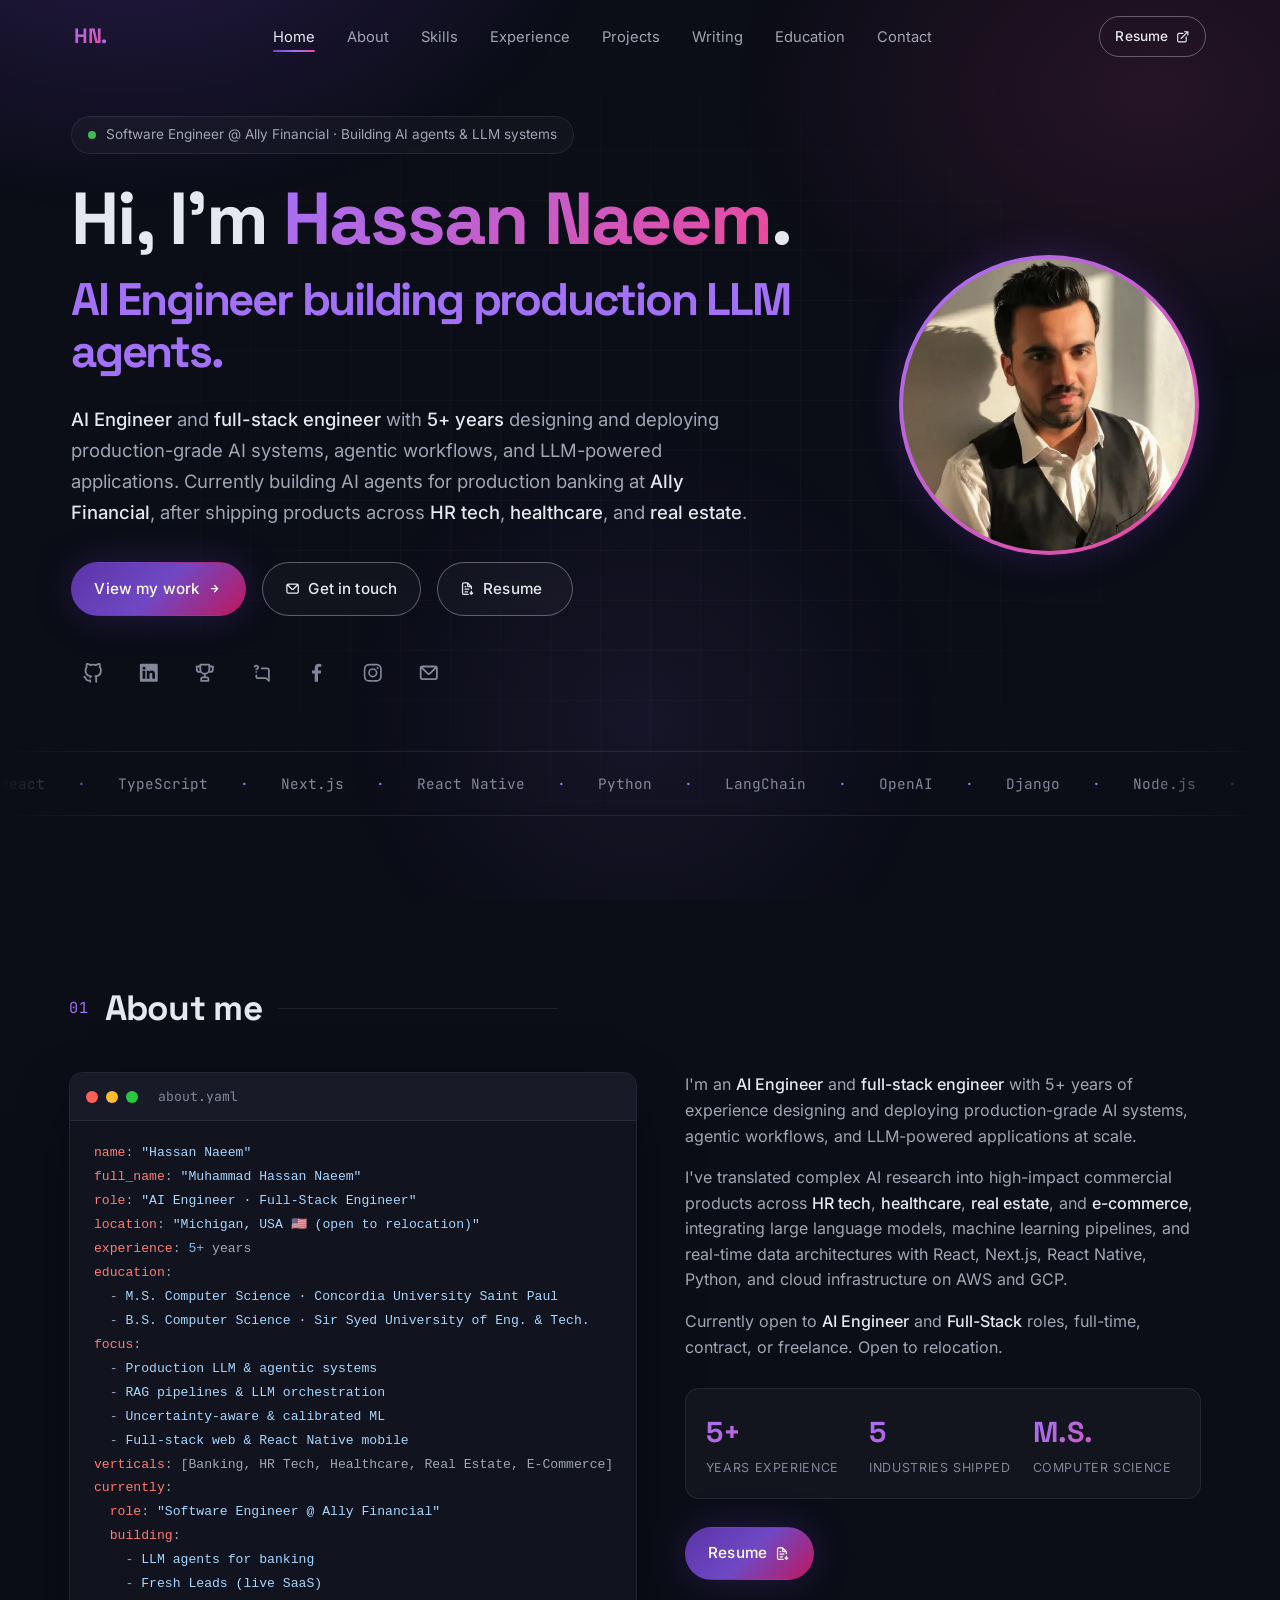
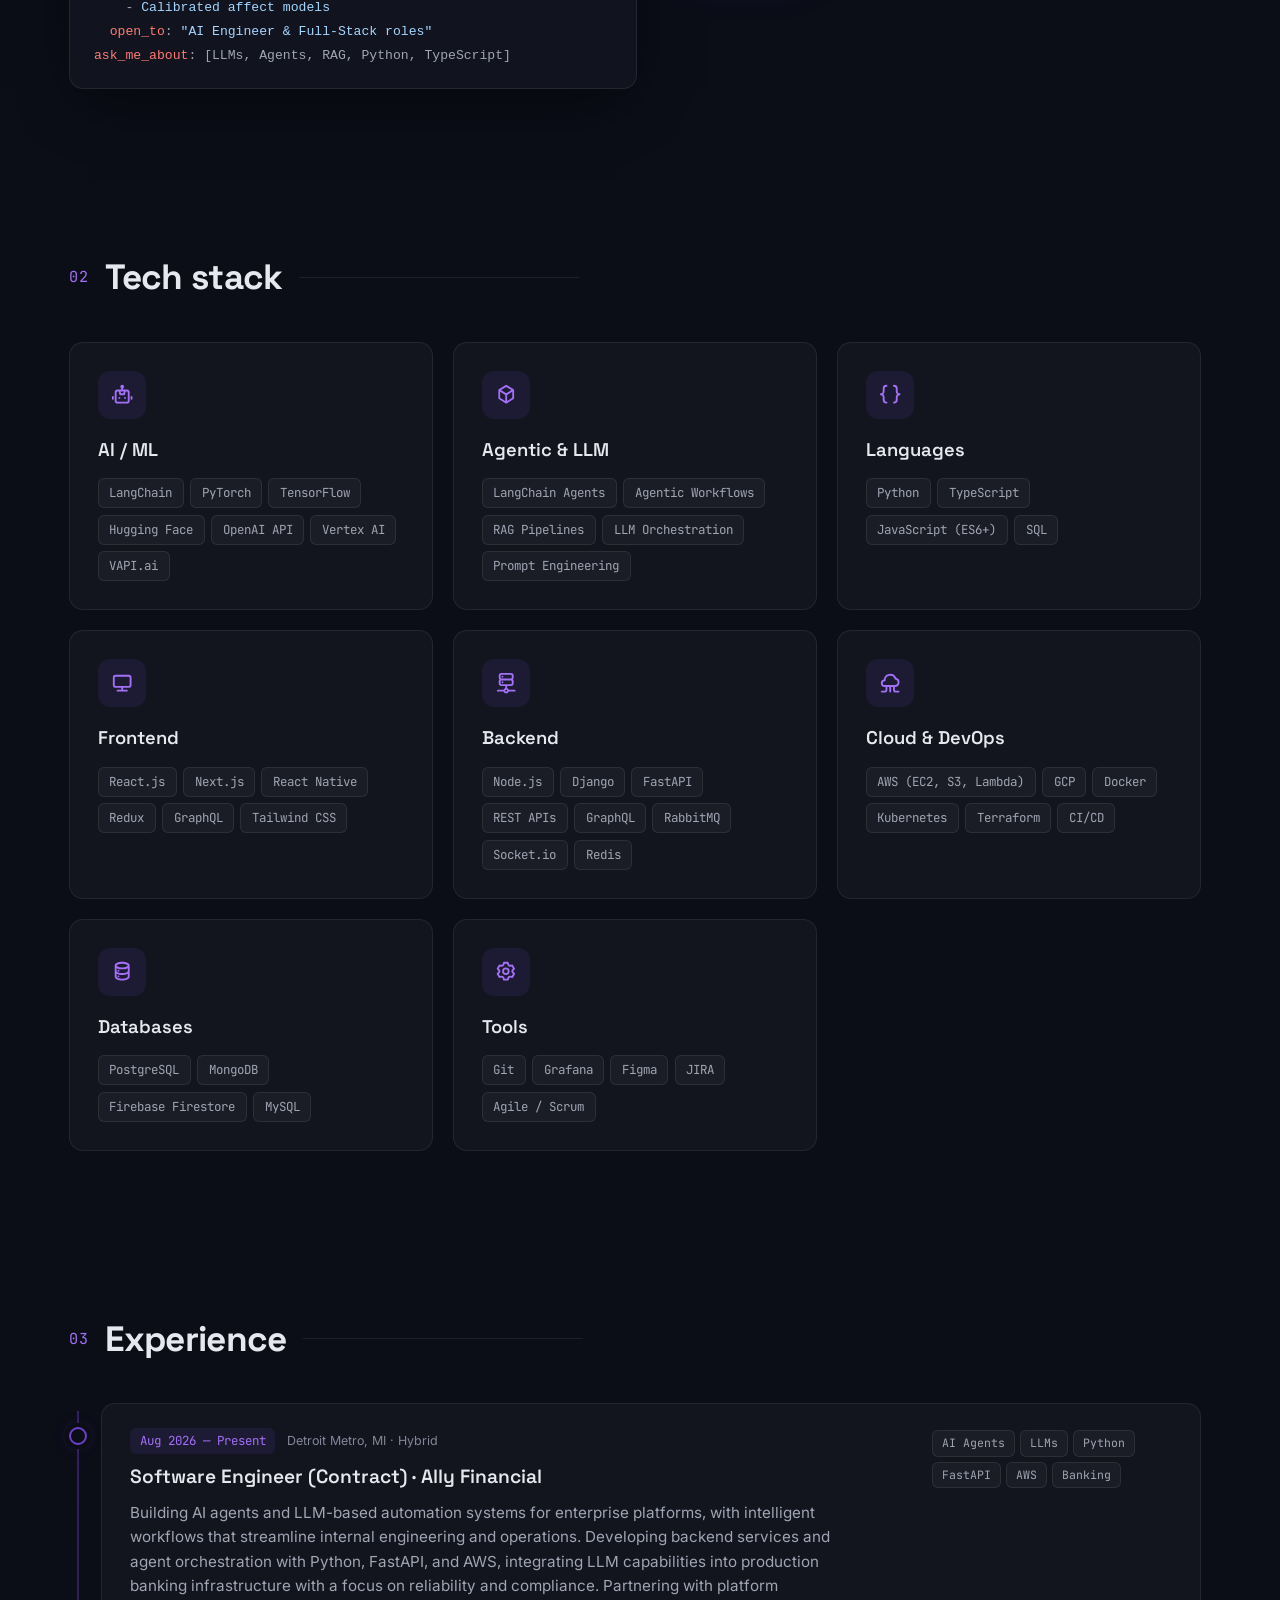
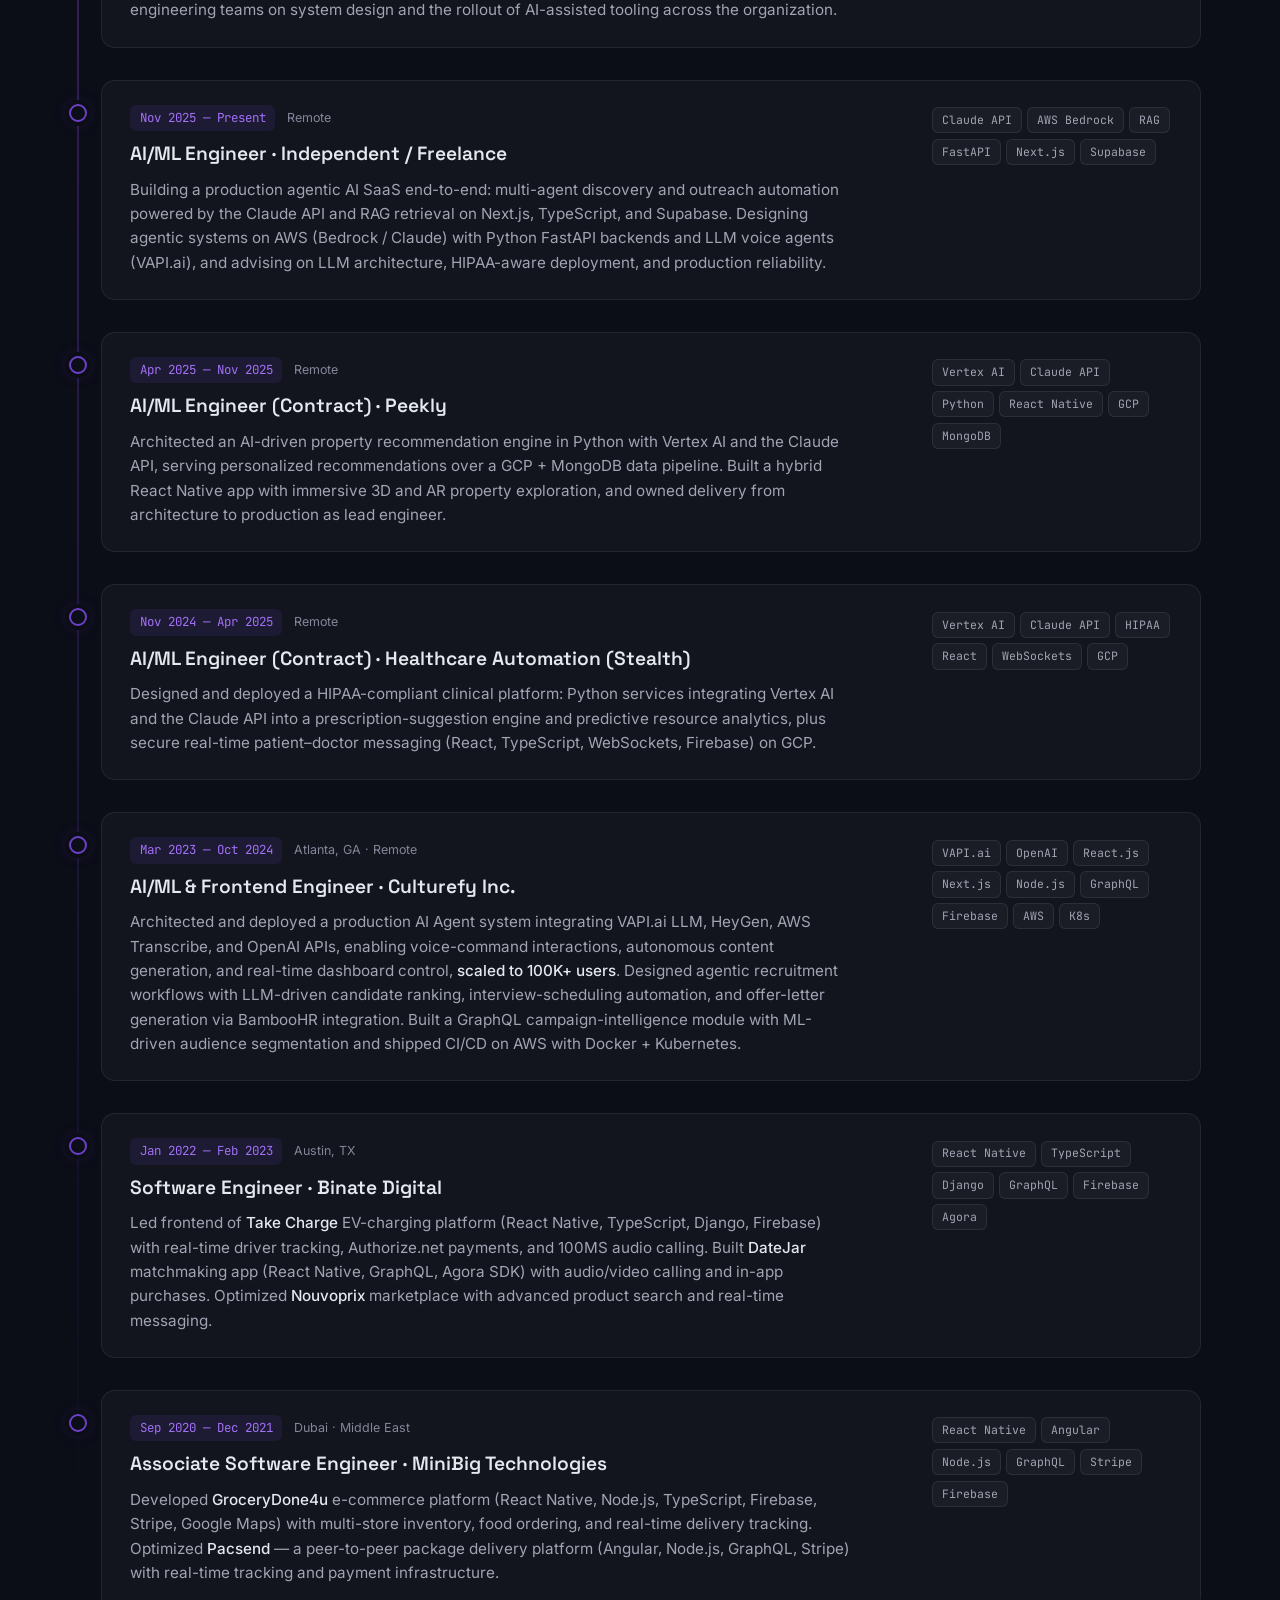
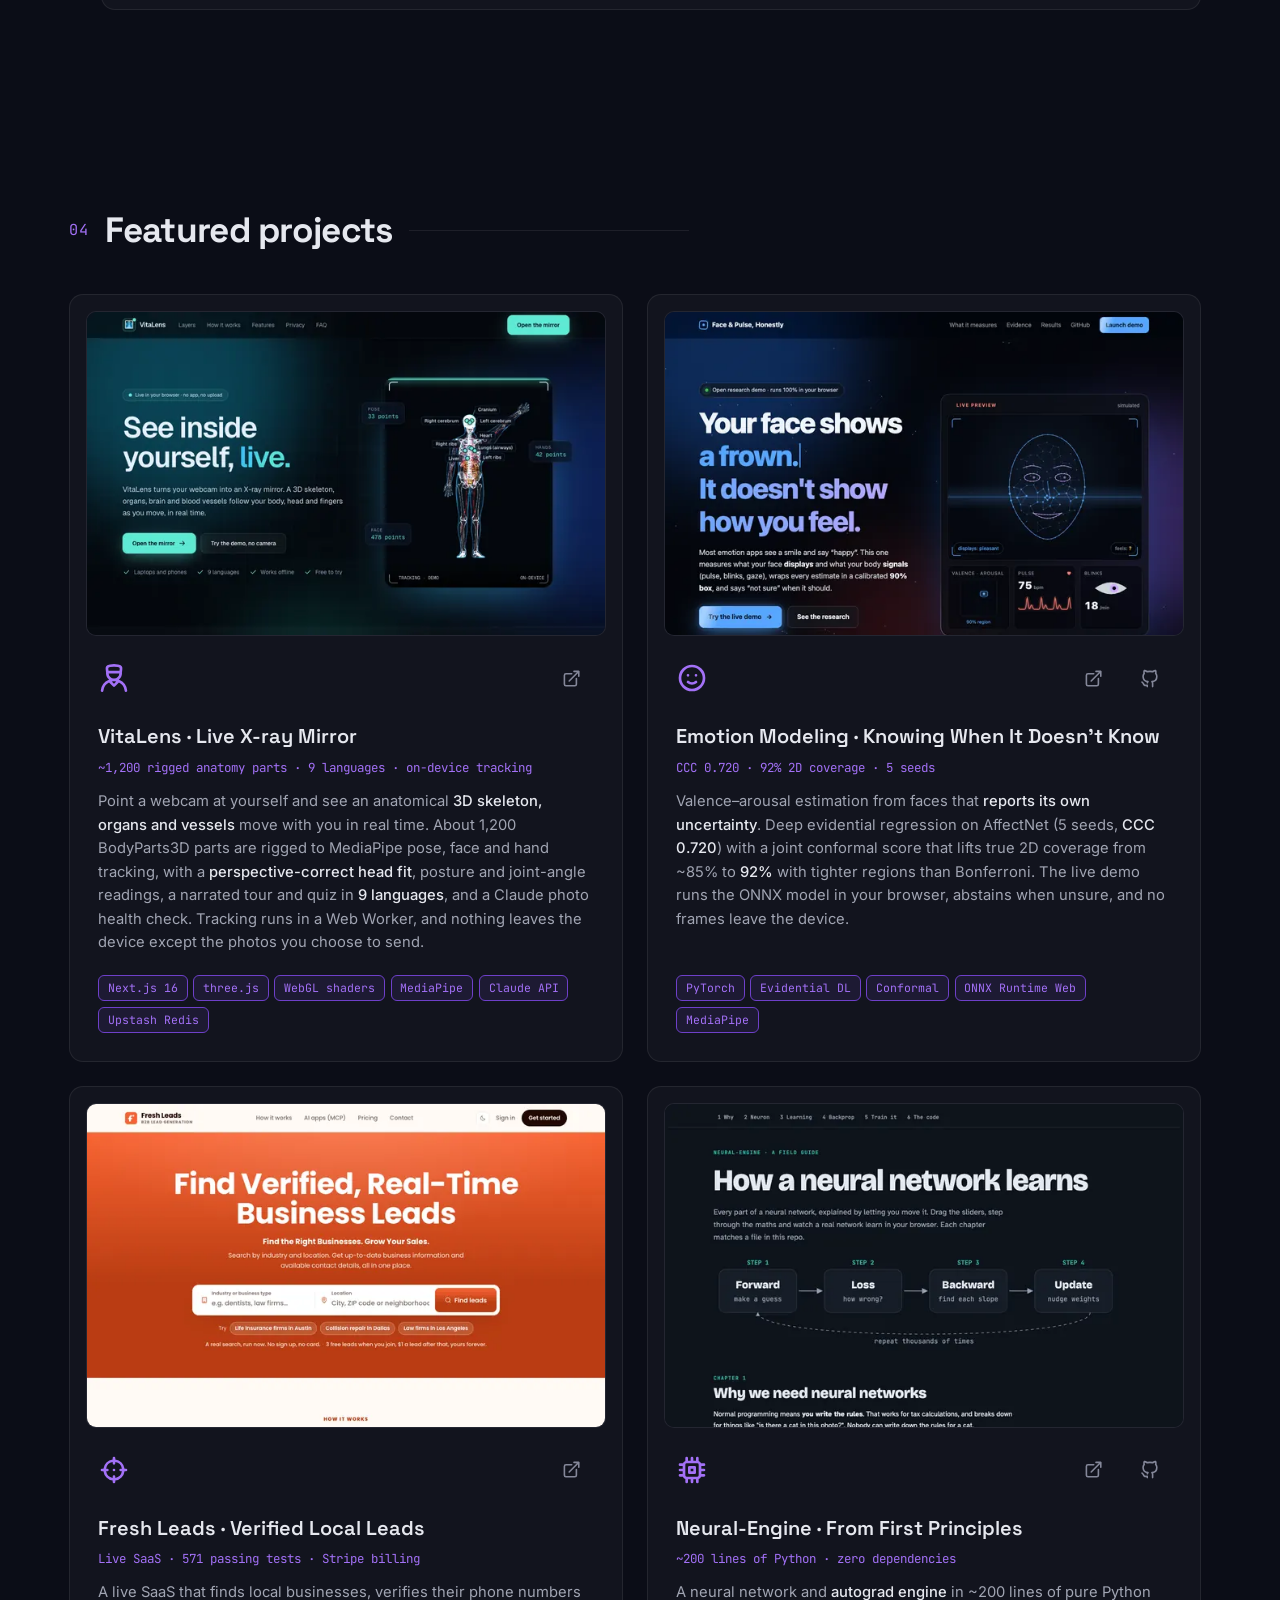
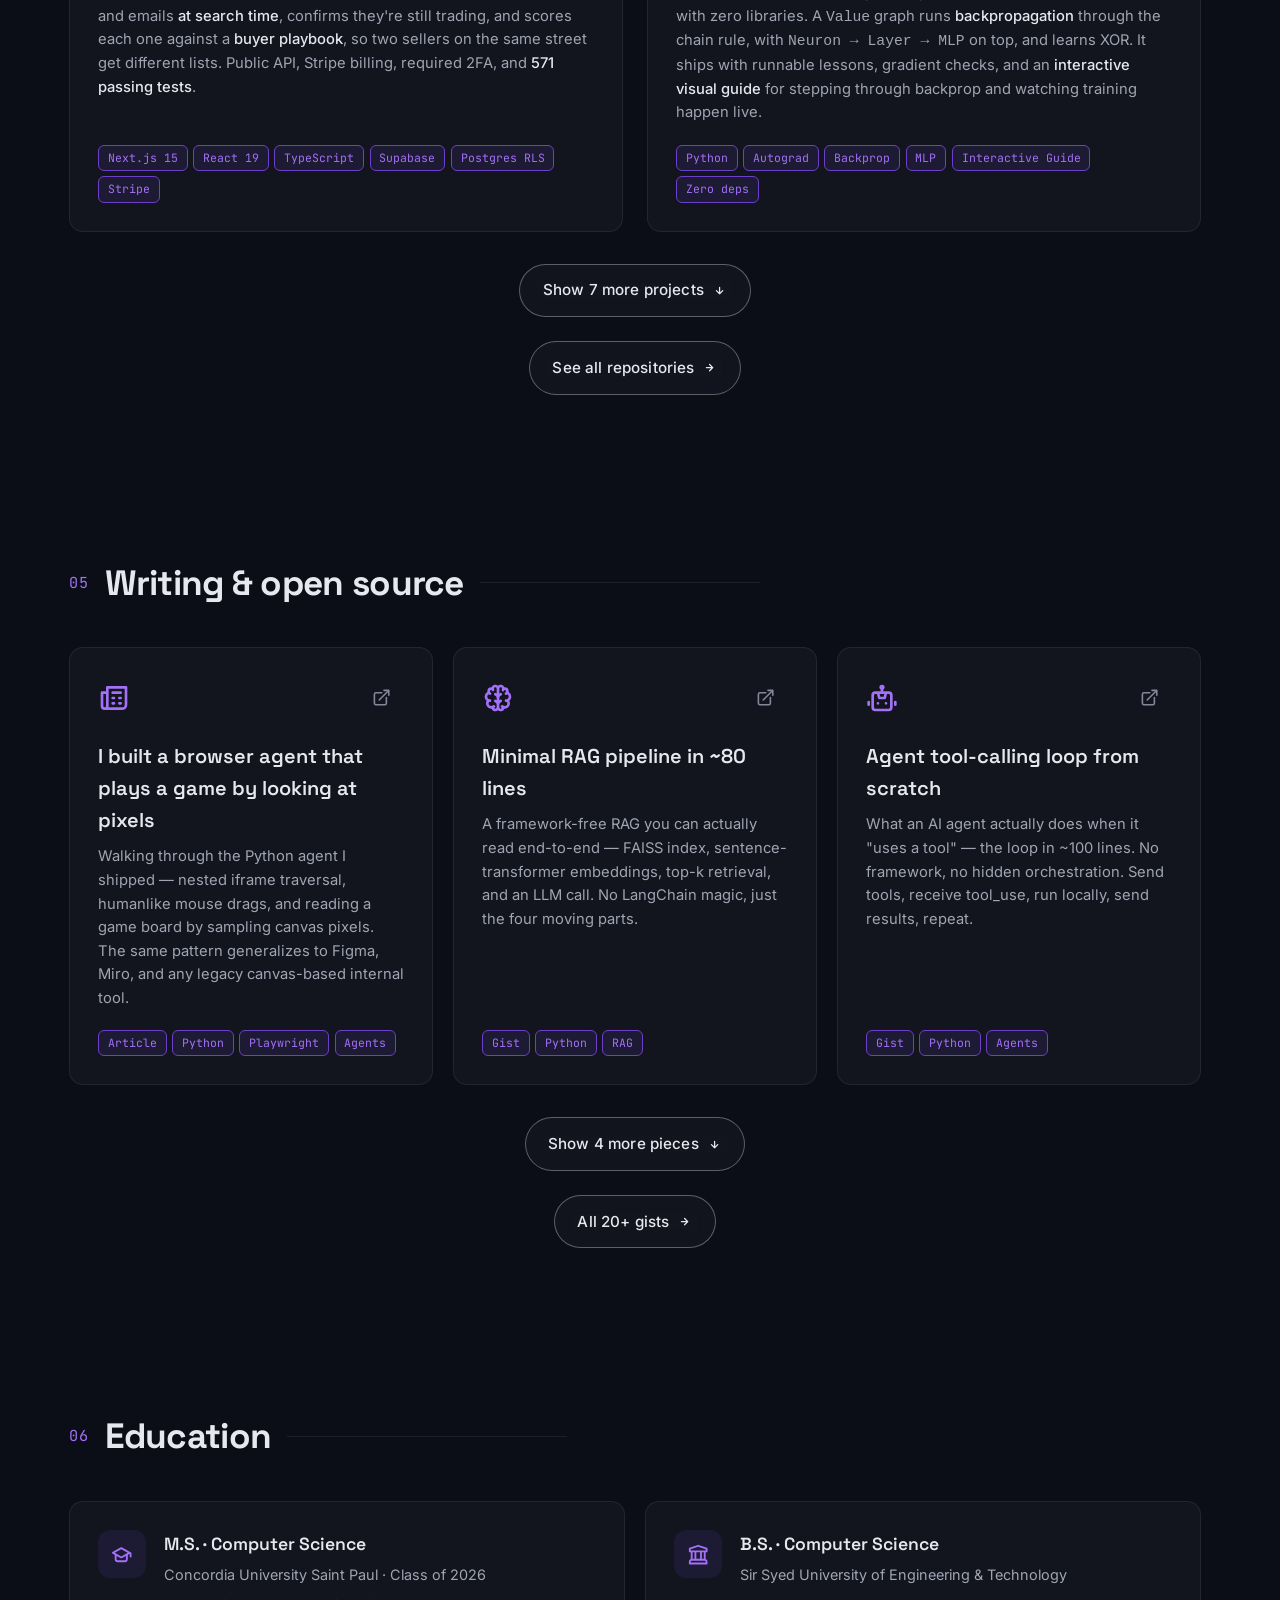
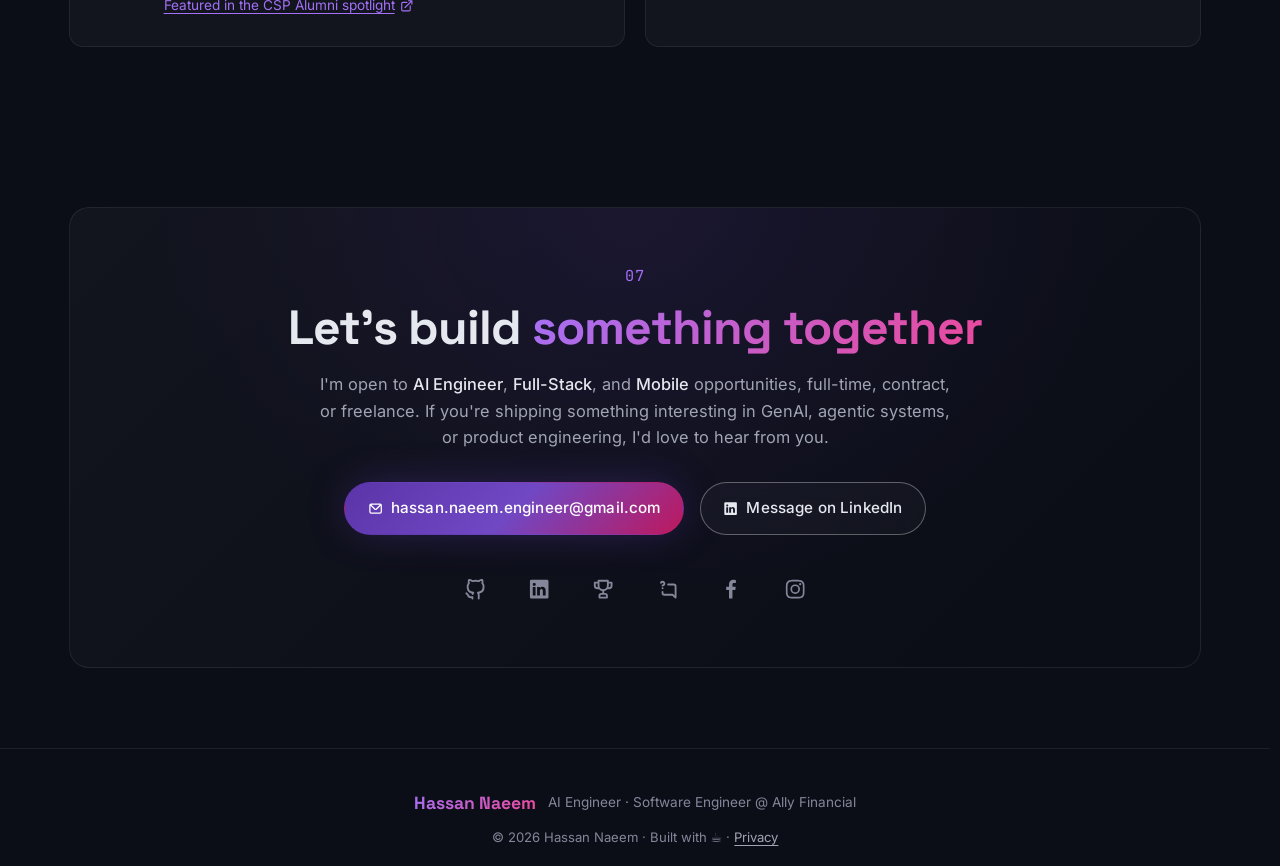
==== commit 863ddc6e: "Link the Concordia (CSP) alumni spotlight - M.S. card: Class of 2026 and a link to the alumni note -" ====
--- a/index.html
+++ b/index.html
@@ -101,7 +101,7 @@
     />
 
     <!-- Styles (bump ?v= when the file changes; assets are cached as immutable) -->
-    <link rel="stylesheet" href="./assets/css/styles.css?v=20261115d" />
+    <link rel="stylesheet" href="./assets/css/styles.css?v=20261116" />
 
     <!-- Structured data: Person schema (Google rich results) -->
     <script type="application/ld+json">
@@ -154,7 +154,8 @@
       {
         "@type": "CollegeOrUniversity",
         "name": "Concordia University Saint Paul",
-        "description": "M.S. Computer Science"
+        "description": "M.S. Computer Science, Class of 2026",
+        "url": "https://www.csp.edu/"
       },
       {
         "@type": "CollegeOrUniversity",
@@ -169,9 +170,9 @@
       "https://stackoverflow.com/users/17322639/muhammad-hassan-naeem",
       "https://dev.to/hassannaeem",
       "https://gist.github.com/Hassan-Naeem-code",
-        "https://www.facebook.com/profile.php?id=61582604531729",
-        "https://www.instagram.com/thehassannaeem/"
-      ],
+      "https://www.facebook.com/profile.php?id=61582604531729",
+      "https://www.instagram.com/thehassannaeem/"
+    ],
     "knowsAbout": [
       "JavaScript",
       "TypeScript",
@@ -198,7 +199,19 @@
     "@id": "https://hassan-naeem.com/#person",
     "givenName": "Hassan",
     "additionalName": "Muhammad",
-    "familyName": "Naeem"
+    "familyName": "Naeem",
+    "subjectOf": [
+      {
+        "@type": "WebPage",
+        "url": "https://www.one.csp.edu/alumni-note/hassan-naeem/",
+        "name": "Hassan Naeem – CSP Alumni & Friends",
+        "publisher": {
+          "@type": "CollegeOrUniversity",
+          "name": "Concordia University, St. Paul",
+          "url": "https://www.csp.edu/"
+        }
+      }
+    ]
   }
 }
     </script>
@@ -1606,7 +1619,17 @@
               </div>
               <div class="education__content">
                 <h3>M.S. · Computer Science</h3>
-                <p>Concordia University Saint Paul</p>
+                <p>Concordia University Saint Paul · Class of 2026</p>
+                <a
+                  class="education__link"
+                  href="https://www.one.csp.edu/alumni-note/hassan-naeem/"
+                  target="_blank"
+                  rel="noopener"
+                  >Featured in the CSP Alumni spotlight
+                  <svg class="icon" aria-hidden="true">
+                    <use href="/assets/img/icons.svg?v=20261116#i-external-link-alt" /></svg
+                  ><span class="sr-only"> (opens in new tab)</span></a
+                >
               </div>
             </article>
 
--- a/assets/css/styles.css
+++ b/assets/css/styles.css
@@ -1000,6 +1000,17 @@
   font-size: 0.9rem;
   margin: 0;
 }
+.education__link {
+  display: inline-flex;
+  align-items: center;
+  gap: 0.35rem;
+  margin-top: 0.6rem;
+  font-size: 0.85rem;
+  color: var(--accent-2);
+  text-decoration: underline;
+  text-underline-offset: 3px;
+}
+.education__link:hover { color: var(--fg); }
 
 .project h3 {
   font-family: var(--font-display);
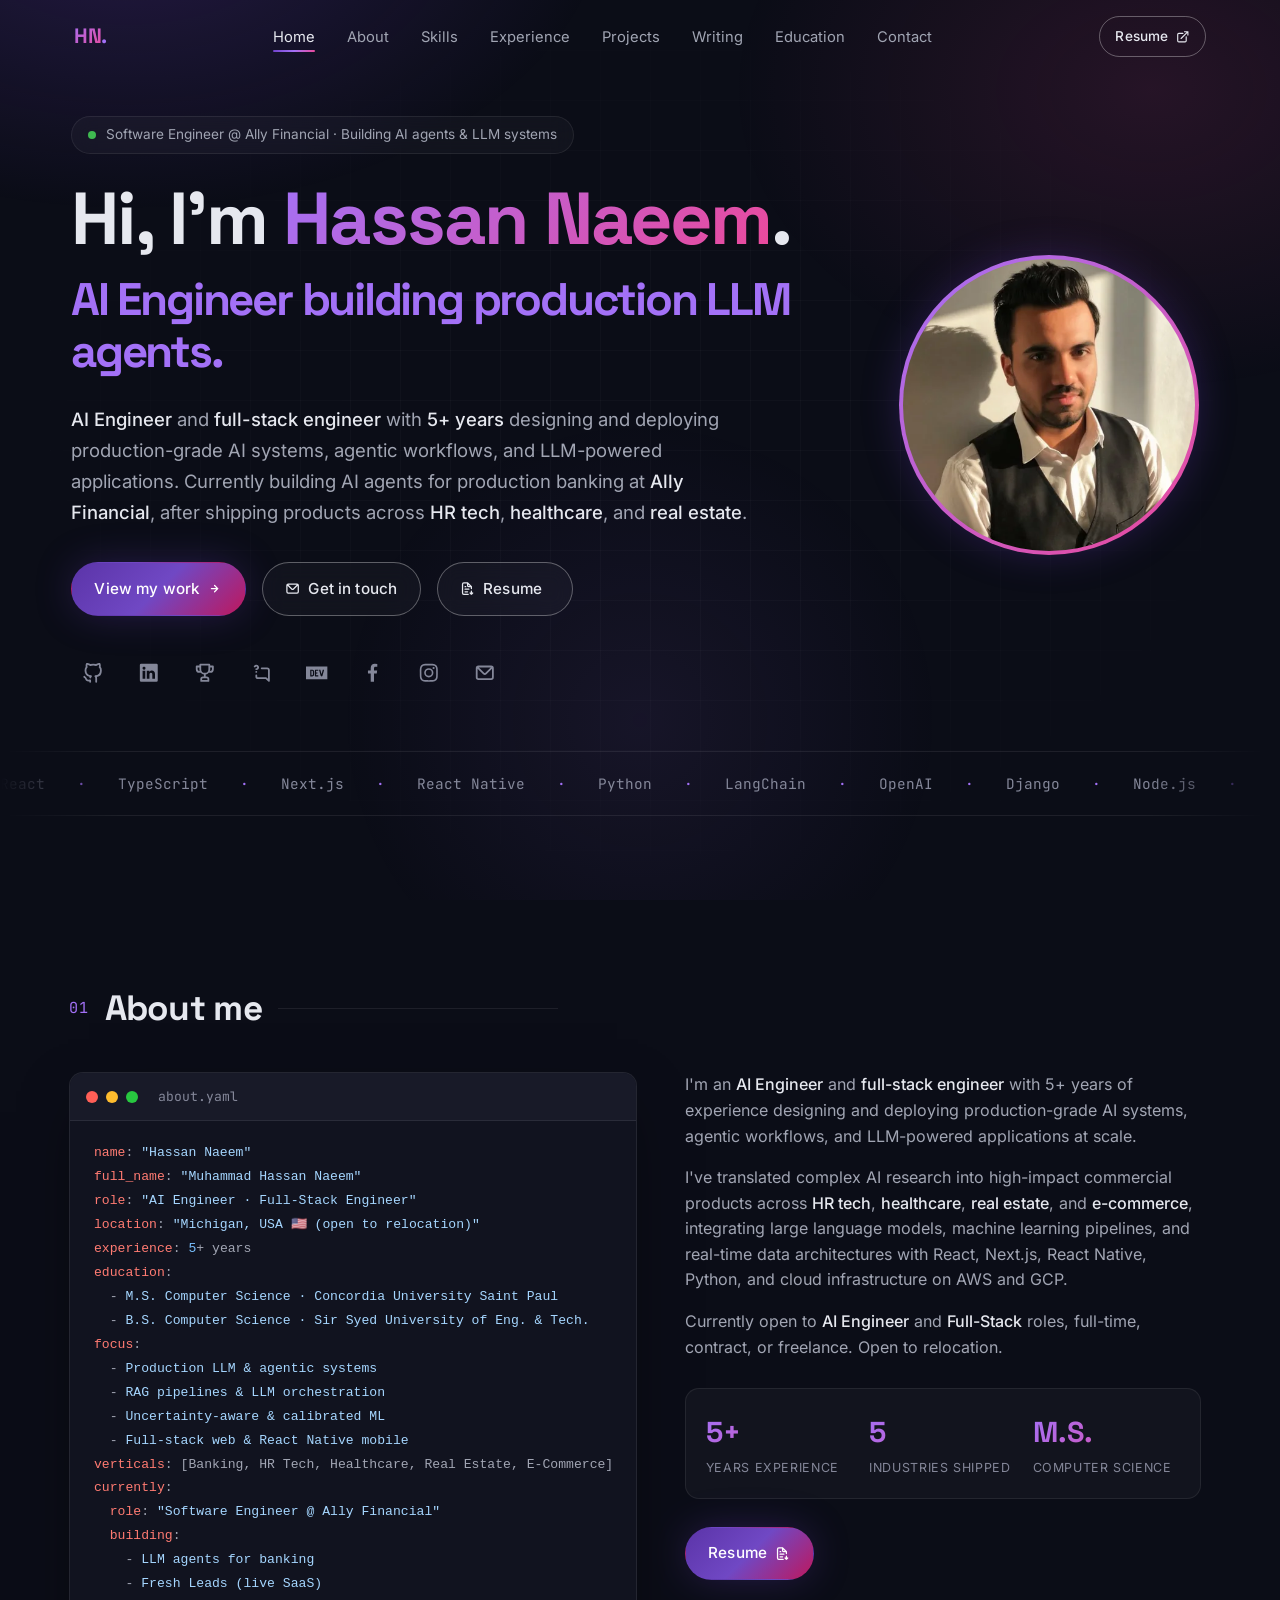
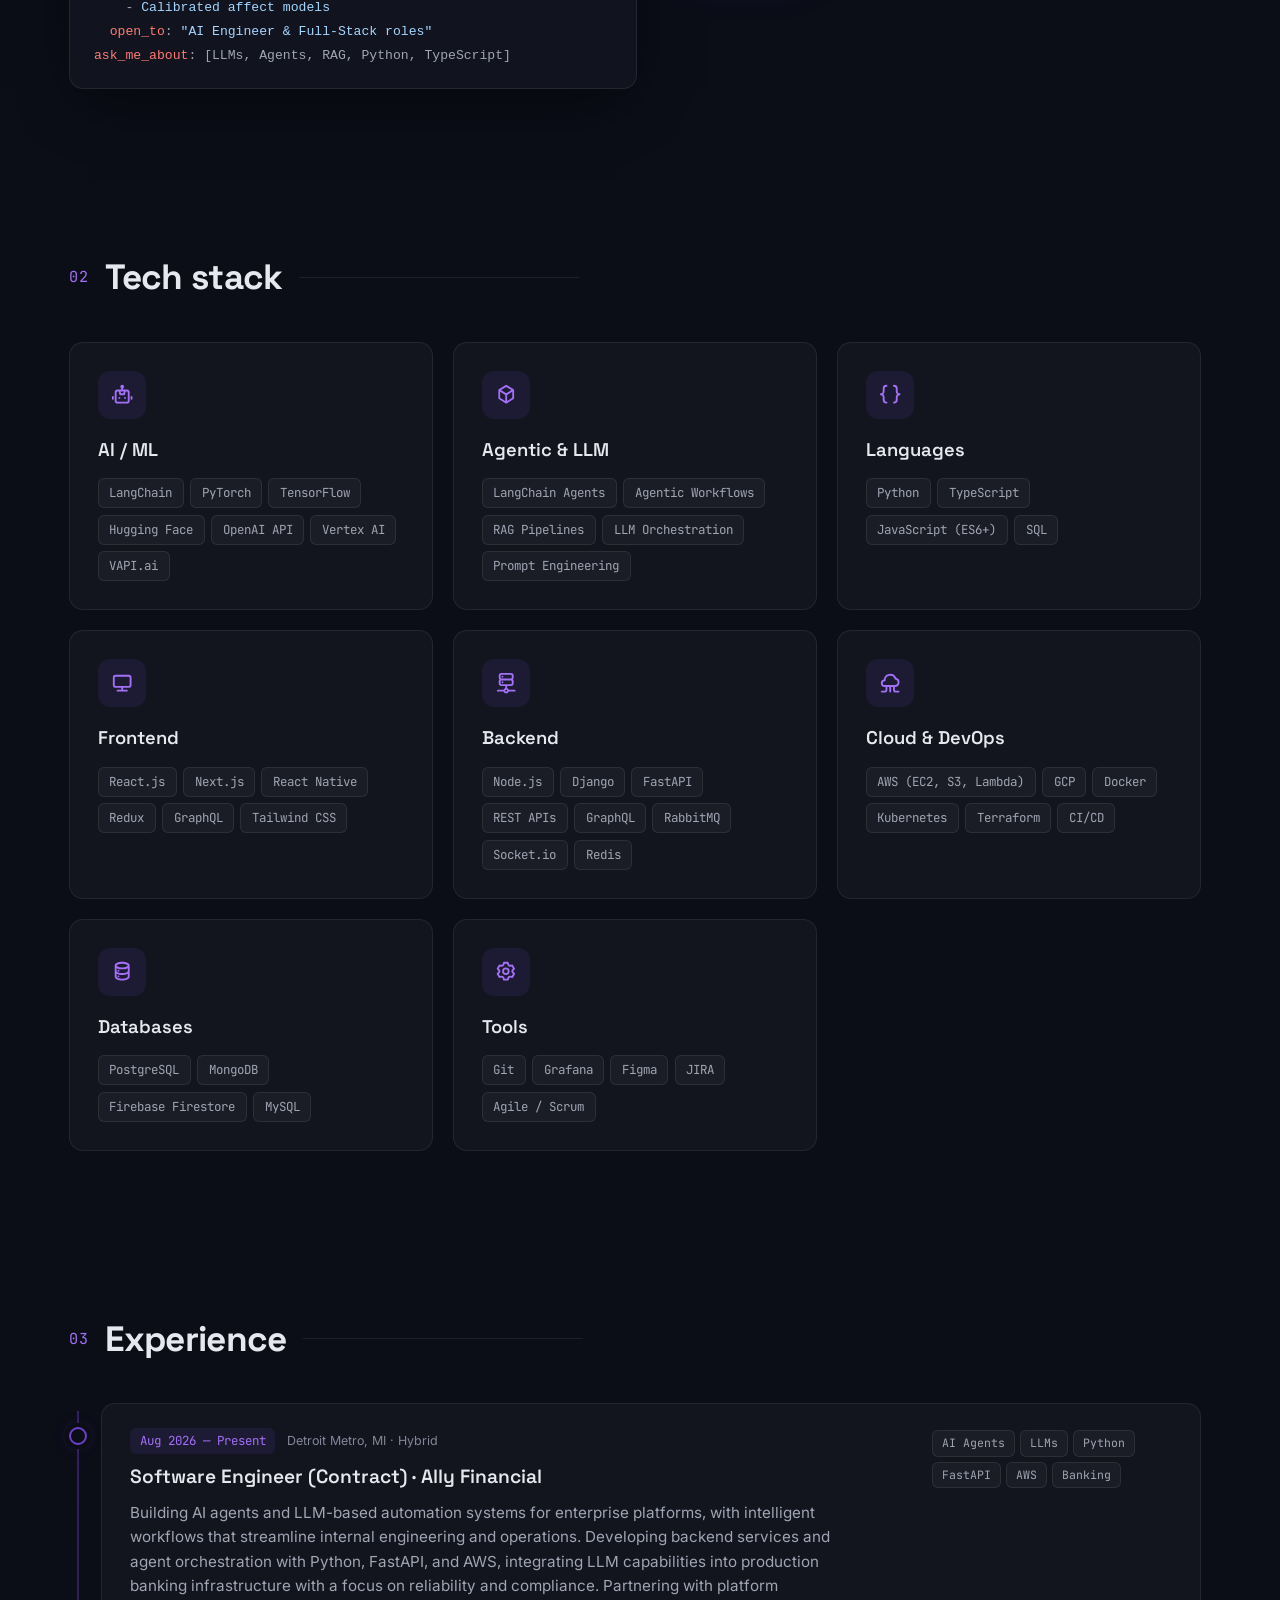
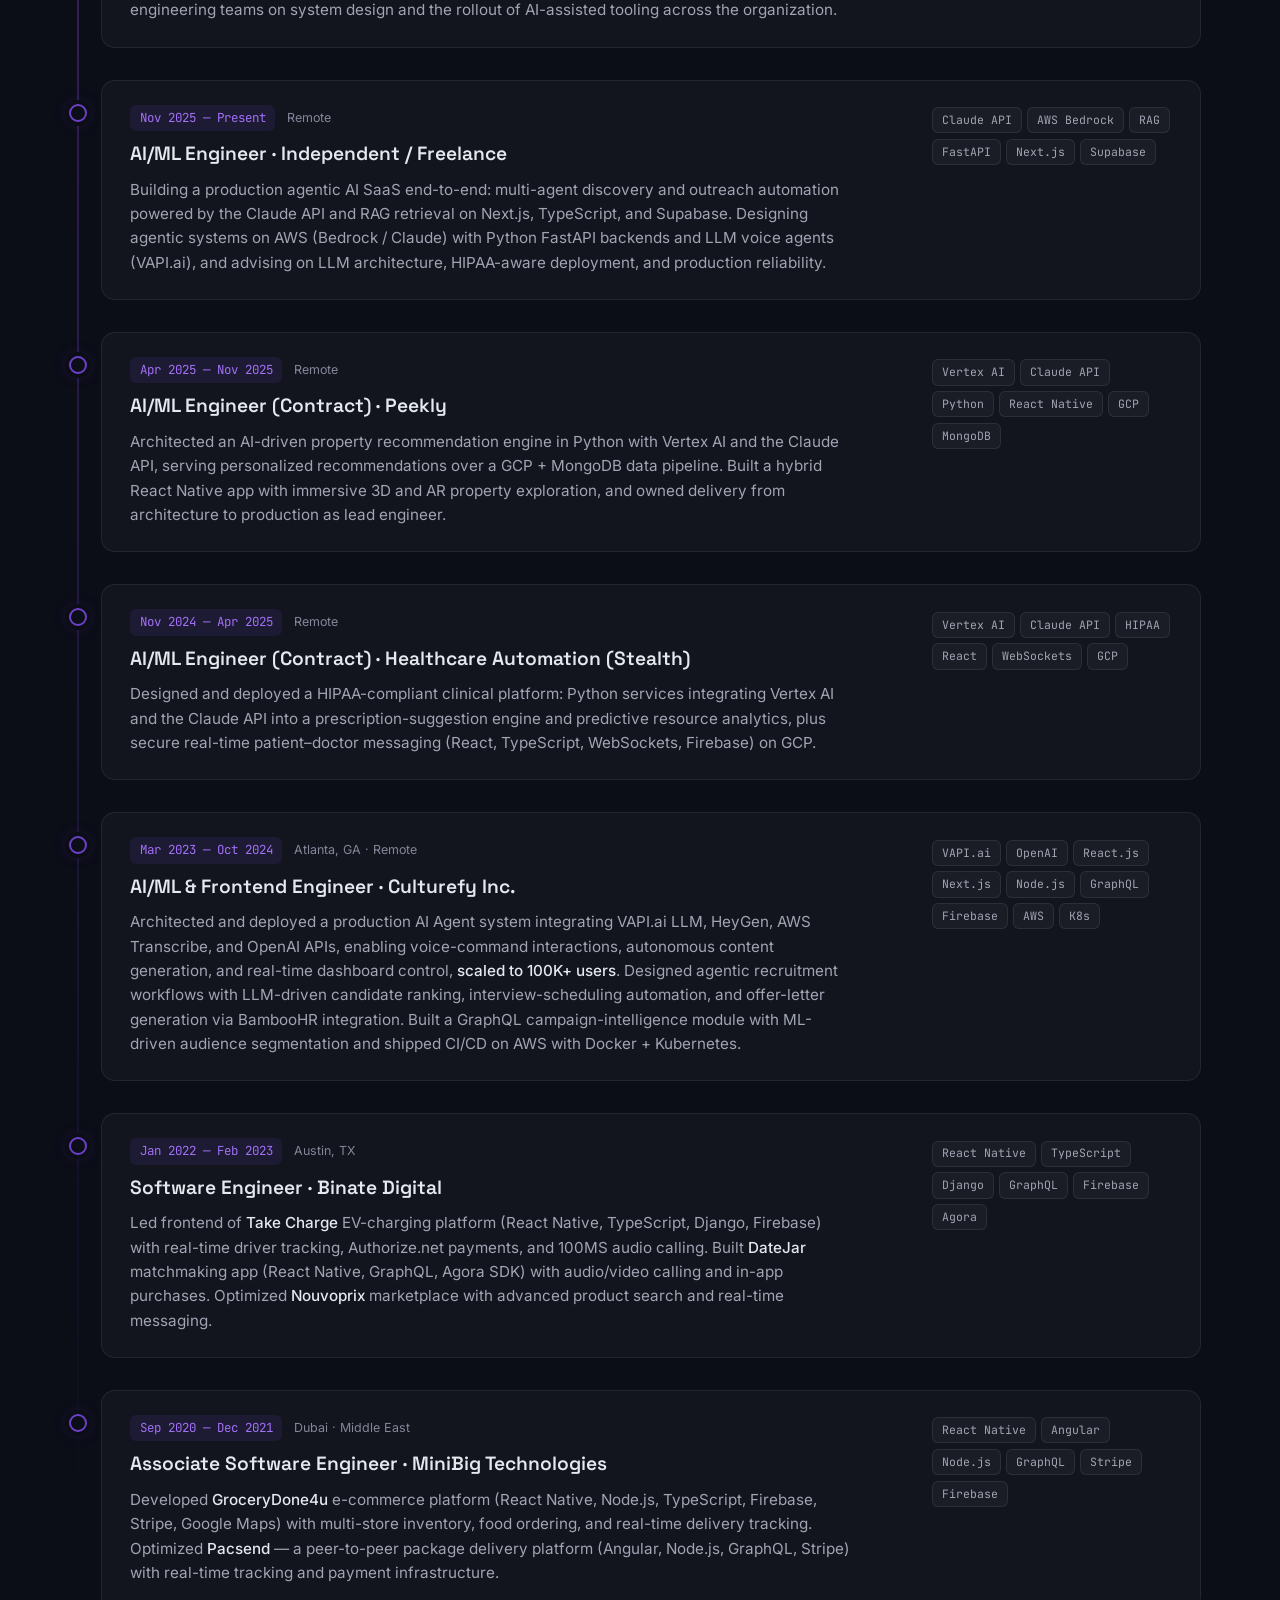
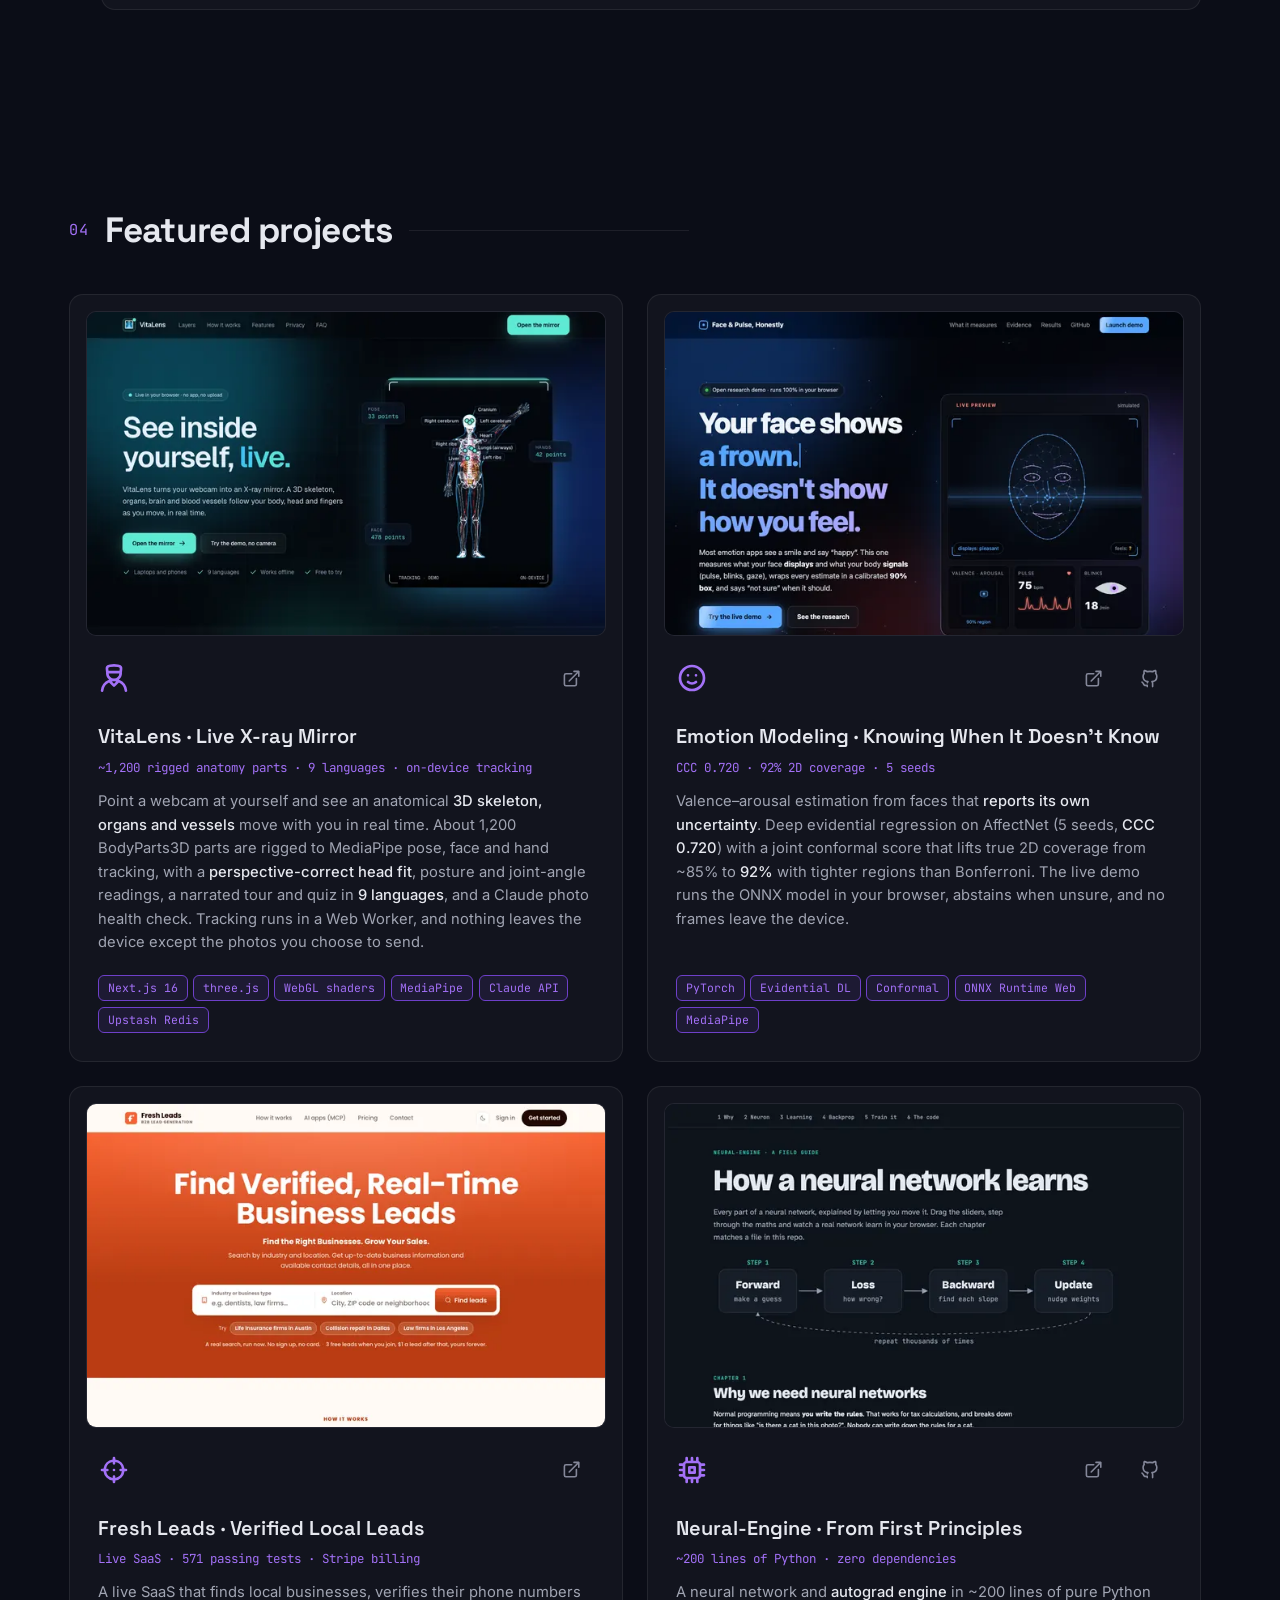
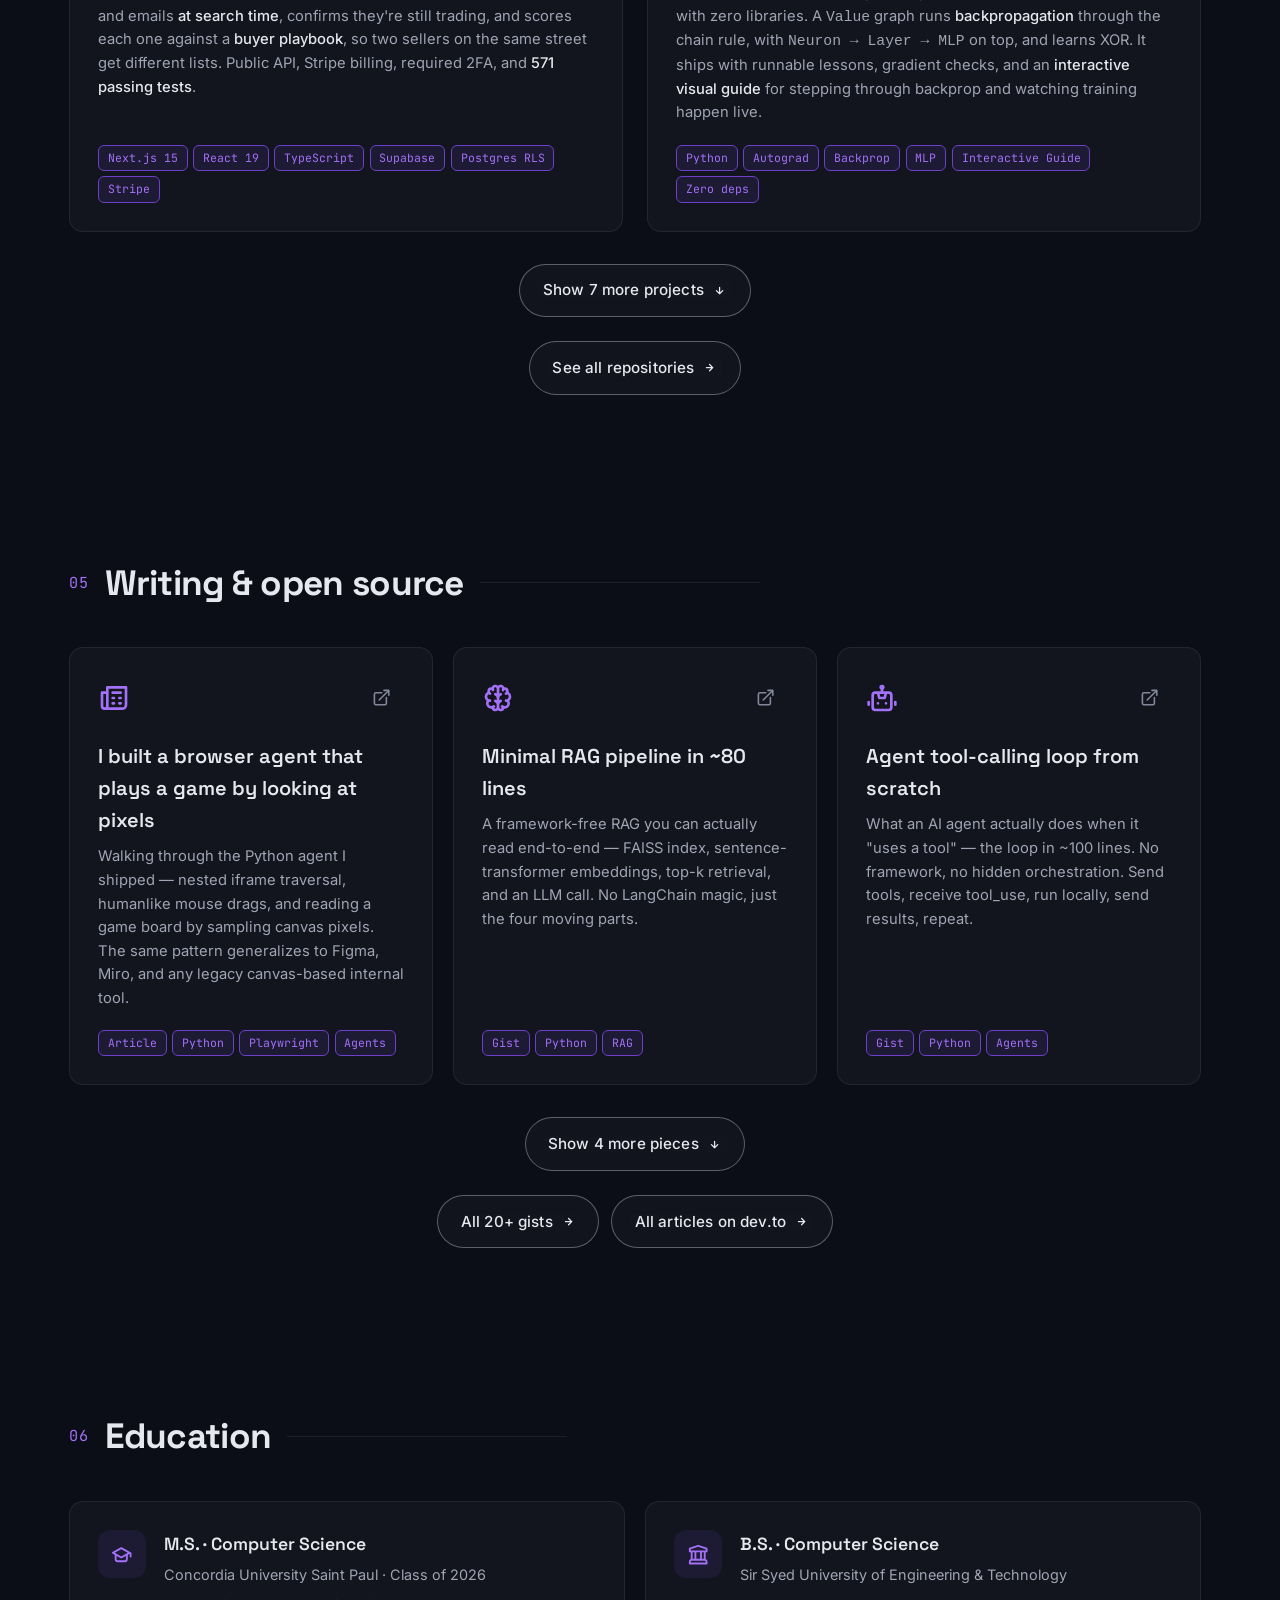
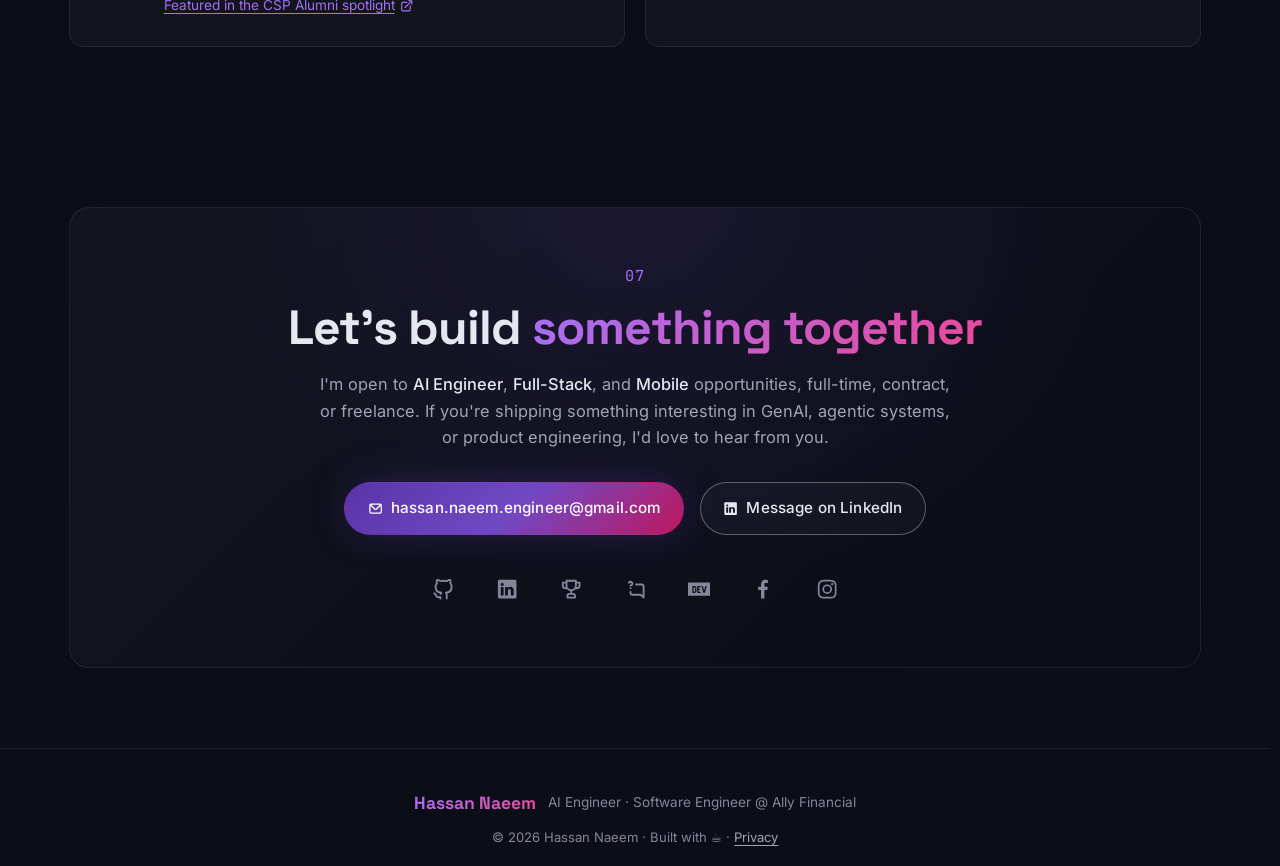
==== commit ee17aadd: "Add dev.to profile link to hero, contact and Writing section" ====
--- a/index.html
+++ b/index.html
@@ -101,7 +101,7 @@
     />
 
     <!-- Styles (bump ?v= when the file changes; assets are cached as immutable) -->
-    <link rel="stylesheet" href="./assets/css/styles.css?v=20261116" />
+    <link rel="stylesheet" href="./assets/css/styles.css?v=20261116b" />
 
     <!-- Structured data: Person schema (Google rich results) -->
     <script type="application/ld+json">
@@ -252,7 +252,7 @@
             Resume
             <svg class="icon" aria-hidden="true">
               <use
-                href="/assets/img/icons.svg?v=20261116#i-external-link-alt"
+                href="/assets/img/icons.svg?v=20261116b#i-external-link-alt"
               /></svg
             ><span class="sr-only"> (PDF, opens in new tab)</span>
           </a>
@@ -265,10 +265,10 @@
             aria-expanded="false"
           >
             <svg class="icon nav__toggle-open" aria-hidden="true">
-              <use href="/assets/img/icons.svg?v=20261116#i-bars" />
+              <use href="/assets/img/icons.svg?v=20261116b#i-bars" />
             </svg>
             <svg class="icon nav__toggle-close" aria-hidden="true">
-              <use href="/assets/img/icons.svg?v=20261116#i-times" />
+              <use href="/assets/img/icons.svg?v=20261116b#i-times" />
             </svg>
           </button>
         </div>
@@ -308,12 +308,12 @@
               <a href="#projects" class="btn btn--primary">
                 View my work
                 <svg class="icon" aria-hidden="true">
-                  <use href="/assets/img/icons.svg?v=20261116#i-arrow-right" />
+                  <use href="/assets/img/icons.svg?v=20261116b#i-arrow-right" />
                 </svg>
               </a>
               <a href="#contact" class="btn btn--ghost">
                 <svg class="icon" aria-hidden="true">
-                  <use href="/assets/img/icons.svg?v=20261116#i-envelope" />
+                  <use href="/assets/img/icons.svg?v=20261116b#i-envelope" />
                 </svg>
                 Get in touch
               </a>
@@ -325,7 +325,7 @@
               >
                 <svg class="icon" aria-hidden="true">
                   <use
-                    href="/assets/img/icons.svg?v=20261116#i-file-download-alt"
+                    href="/assets/img/icons.svg?v=20261116b#i-file-download-alt"
                   />
                 </svg>
                 Resume<span class="sr-only"> (PDF, opens in new tab)</span>
@@ -340,7 +340,7 @@
                 aria-label="GitHub (opens in new tab)"
                 ><svg class="icon" aria-hidden="true">
                   <use
-                    href="/assets/img/icons.svg?v=20261116#i-github-alt"
+                    href="/assets/img/icons.svg?v=20261116b#i-github-alt"
                   /></svg
               ></a>
               <a
@@ -350,7 +350,7 @@
                 aria-label="LinkedIn (opens in new tab)"
                 ><svg class="icon" aria-hidden="true">
                   <use
-                    href="/assets/img/icons.svg?v=20261116#i-linkedin"
+                    href="/assets/img/icons.svg?v=20261116b#i-linkedin"
                   /></svg
               ></a>
               <a
@@ -359,7 +359,7 @@
                 rel="me noopener noreferrer"
                 aria-label="LeetCode (opens in new tab)"
                 ><svg class="icon" aria-hidden="true">
-                  <use href="/assets/img/icons.svg?v=20261116#i-trophy" /></svg
+                  <use href="/assets/img/icons.svg?v=20261116b#i-trophy" /></svg
               ></a>
               <a
                 href="https://stackoverflow.com/users/17322639/muhammad-hassan-naeem"
@@ -368,8 +368,16 @@
                 aria-label="Stack Overflow (opens in new tab)"
                 ><svg class="icon" aria-hidden="true">
                   <use
-                    href="/assets/img/icons.svg?v=20261116#i-comment-alt-question"
+                    href="/assets/img/icons.svg?v=20261116b#i-comment-alt-question"
                   /></svg
+              ></a>
+              <a
+                href="https://dev.to/hassannaeem"
+                target="_blank"
+                rel="me noopener noreferrer"
+                aria-label="dev.to articles (opens in new tab)"
+                ><svg class="icon" aria-hidden="true">
+                  <use href="/assets/img/icons.svg?v=20261116b#i-devto" /></svg
               ></a>
               <a
                 href="https://www.facebook.com/profile.php?id=61582604531729"
@@ -377,7 +385,7 @@
                 rel="me noopener noreferrer"
                 aria-label="Facebook (opens in new tab)"
                 ><svg class="icon" aria-hidden="true">
-                  <use href="/assets/img/icons.svg?v=20261116#i-facebook-f" /></svg
+                  <use href="/assets/img/icons.svg?v=20261116b#i-facebook-f" /></svg
               ></a>
               <a
                 href="https://www.instagram.com/thehassannaeem/"
@@ -385,7 +393,7 @@
                 rel="me noopener noreferrer"
                 aria-label="Instagram (opens in new tab)"
                 ><svg class="icon" aria-hidden="true">
-                  <use href="/assets/img/icons.svg?v=20261116#i-instagram" /></svg
+                  <use href="/assets/img/icons.svg?v=20261116b#i-instagram" /></svg
               ></a>
               <a
                 href="#contact"
@@ -394,7 +402,7 @@
                 aria-label="Email"
                 ><svg class="icon" aria-hidden="true">
                   <use
-                    href="/assets/img/icons.svg?v=20261116#i-envelope"
+                    href="/assets/img/icons.svg?v=20261116b#i-envelope"
                   /></svg
               ></a>
             </div>
@@ -528,7 +536,7 @@
                 Resume
                 <svg class="icon" aria-hidden="true">
                   <use
-                    href="/assets/img/icons.svg?v=20261116#i-file-download-alt"
+                    href="/assets/img/icons.svg?v=20261116b#i-file-download-alt"
                   /></svg
                 ><span class="sr-only"> (PDF, opens in new tab)</span>
               </a>
@@ -550,7 +558,7 @@
             <div class="skill-card" data-reveal>
               <div class="skill-card__icon">
                 <svg class="icon" aria-hidden="true">
-                  <use href="/assets/img/icons.svg?v=20261116#i-robot" />
+                  <use href="/assets/img/icons.svg?v=20261116b#i-robot" />
                 </svg>
               </div>
               <h3>AI / ML</h3>
@@ -564,7 +572,7 @@
             <div class="skill-card" data-reveal>
               <div class="skill-card__icon">
                 <svg class="icon" aria-hidden="true">
-                  <use href="/assets/img/icons.svg?v=20261116#i-cube" />
+                  <use href="/assets/img/icons.svg?v=20261116b#i-cube" />
                 </svg>
               </div>
               <h3>Agentic &amp; LLM</h3>
@@ -581,7 +589,7 @@
               <div class="skill-card__icon">
                 <svg class="icon" aria-hidden="true">
                   <use
-                    href="/assets/img/icons.svg?v=20261116#i-brackets-curly"
+                    href="/assets/img/icons.svg?v=20261116b#i-brackets-curly"
                   />
                 </svg>
               </div>
@@ -595,7 +603,7 @@
             <div class="skill-card" data-reveal>
               <div class="skill-card__icon">
                 <svg class="icon" aria-hidden="true">
-                  <use href="/assets/img/icons.svg?v=20261116#i-desktop" />
+                  <use href="/assets/img/icons.svg?v=20261116b#i-desktop" />
                 </svg>
               </div>
               <h3>Frontend</h3>
@@ -610,7 +618,7 @@
               <div class="skill-card__icon">
                 <svg class="icon" aria-hidden="true">
                   <use
-                    href="/assets/img/icons.svg?v=20261116#i-server-network"
+                    href="/assets/img/icons.svg?v=20261116b#i-server-network"
                   />
                 </svg>
               </div>
@@ -626,7 +634,7 @@
               <div class="skill-card__icon">
                 <svg class="icon" aria-hidden="true">
                   <use
-                    href="/assets/img/icons.svg?v=20261116#i-cloud-computing"
+                    href="/assets/img/icons.svg?v=20261116b#i-cloud-computing"
                   />
                 </svg>
               </div>
@@ -641,7 +649,7 @@
             <div class="skill-card" data-reveal>
               <div class="skill-card__icon">
                 <svg class="icon" aria-hidden="true">
-                  <use href="/assets/img/icons.svg?v=20261116#i-database" />
+                  <use href="/assets/img/icons.svg?v=20261116b#i-database" />
                 </svg>
               </div>
               <h3>Databases</h3>
@@ -654,7 +662,7 @@
             <div class="skill-card" data-reveal>
               <div class="skill-card__icon">
                 <svg class="icon" aria-hidden="true">
-                  <use href="/assets/img/icons.svg?v=20261116#i-setting" />
+                  <use href="/assets/img/icons.svg?v=20261116b#i-setting" />
                 </svg>
               </div>
               <h3>Tools</h3>
@@ -885,7 +893,7 @@
               />
               <div class="project__head">
                 <svg class="icon project__icon" aria-hidden="true">
-                  <use href="/assets/img/icons.svg?v=20261116#i-user-md" />
+                  <use href="/assets/img/icons.svg?v=20261116b#i-user-md" />
                 </svg>
                 <div class="project__links">
                   <a
@@ -895,7 +903,7 @@
                     aria-label="VitaLens live app (opens in new tab)"
                     ><svg class="icon" aria-hidden="true">
                       <use
-                        href="/assets/img/icons.svg?v=20261116#i-external-link-alt"
+                        href="/assets/img/icons.svg?v=20261116b#i-external-link-alt"
                       /></svg
                   ></a>
                 </div>
@@ -939,7 +947,7 @@
               />
               <div class="project__head">
                 <svg class="icon project__icon" aria-hidden="true">
-                  <use href="/assets/img/icons.svg?v=20261116#i-smile" />
+                  <use href="/assets/img/icons.svg?v=20261116b#i-smile" />
                 </svg>
                 <div class="project__links">
                   <a
@@ -949,7 +957,7 @@
                     aria-label="Emotion Modeling live demo (opens in new tab)"
                     ><svg class="icon" aria-hidden="true">
                       <use
-                        href="/assets/img/icons.svg?v=20261116#i-external-link-alt"
+                        href="/assets/img/icons.svg?v=20261116b#i-external-link-alt"
                       /></svg
                   ></a>
                   <a
@@ -959,7 +967,7 @@
                     aria-label="Emotion Modeling source on GitHub (opens in new tab)"
                     ><svg class="icon" aria-hidden="true">
                       <use
-                        href="/assets/img/icons.svg?v=20261116#i-github-alt"
+                        href="/assets/img/icons.svg?v=20261116b#i-github-alt"
                       /></svg
                   ></a>
                 </div>
@@ -1000,7 +1008,7 @@
               />
               <div class="project__head">
                 <svg class="icon project__icon" aria-hidden="true">
-                  <use href="/assets/img/icons.svg?v=20261116#i-crosshair" />
+                  <use href="/assets/img/icons.svg?v=20261116b#i-crosshair" />
                 </svg>
                 <div class="project__links">
                   <a
@@ -1010,7 +1018,7 @@
                     aria-label="Fresh Leads live site (opens in new tab)"
                     ><svg class="icon" aria-hidden="true">
                       <use
-                        href="/assets/img/icons.svg?v=20261116#i-external-link-alt"
+                        href="/assets/img/icons.svg?v=20261116b#i-external-link-alt"
                       /></svg
                   ></a>
                 </div>
@@ -1051,7 +1059,7 @@
               />
               <div class="project__head">
                 <svg class="icon project__icon" aria-hidden="true">
-                  <use href="/assets/img/icons.svg?v=20261116#i-processor" />
+                  <use href="/assets/img/icons.svg?v=20261116b#i-processor" />
                 </svg>
                 <div class="project__links">
                   <a
@@ -1061,7 +1069,7 @@
                     aria-label="Neural-Engine interactive guide (opens in new tab)"
                     ><svg class="icon" aria-hidden="true">
                       <use
-                        href="/assets/img/icons.svg?v=20261116#i-external-link-alt"
+                        href="/assets/img/icons.svg?v=20261116b#i-external-link-alt"
                       /></svg
                   ></a>
                   <a
@@ -1071,7 +1079,7 @@
                     aria-label="Neural-Engine source on GitHub (opens in new tab)"
                     ><svg class="icon" aria-hidden="true">
                       <use
-                        href="/assets/img/icons.svg?v=20261116#i-github-alt"
+                        href="/assets/img/icons.svg?v=20261116b#i-github-alt"
                       /></svg
                   ></a>
                 </div>
@@ -1102,14 +1110,14 @@
             <summary class="btn btn--ghost more__toggle">
               <span class="more__closed">Show 7 more projects</span>
               <span class="more__open">Show fewer projects</span>
-              <svg class="icon" aria-hidden="true"><use href="/assets/img/icons.svg?v=20261116#i-arrow-right"/></svg>
+              <svg class="icon" aria-hidden="true"><use href="/assets/img/icons.svg?v=20261116b#i-arrow-right"/></svg>
             </summary>
             <div class="projects__grid more__grid">
 
             <article class="project">
               <div class="project__head">
                 <svg class="icon project__icon" aria-hidden="true">
-                  <use href="/assets/img/icons.svg?v=20261116#i-brain" />
+                  <use href="/assets/img/icons.svg?v=20261116b#i-brain" />
                 </svg>
                 <div class="project__links">
                   <a
@@ -1119,7 +1127,7 @@
                     aria-label="Cappy source on GitHub (opens in new tab)"
                     ><svg class="icon" aria-hidden="true">
                       <use
-                        href="/assets/img/icons.svg?v=20261116#i-github-alt"
+                        href="/assets/img/icons.svg?v=20261116b#i-github-alt"
                       /></svg
                   ></a>
                 </div>
@@ -1143,7 +1151,7 @@
             <article class="project">
               <div class="project__head">
                 <svg class="icon project__icon" aria-hidden="true">
-                  <use href="/assets/img/icons.svg?v=20261116#i-robot" />
+                  <use href="/assets/img/icons.svg?v=20261116b#i-robot" />
                 </svg>
                 <div class="project__links">
                   <a
@@ -1153,7 +1161,7 @@
                     aria-label="Browser Operating Agent source on GitHub (opens in new tab)"
                     ><svg class="icon" aria-hidden="true">
                       <use
-                        href="/assets/img/icons.svg?v=20261116#i-github-alt"
+                        href="/assets/img/icons.svg?v=20261116b#i-github-alt"
                       /></svg
                   ></a>
                 </div>
@@ -1175,7 +1183,7 @@
             <article class="project">
               <div class="project__head">
                 <svg class="icon project__icon" aria-hidden="true">
-                  <use href="/assets/img/icons.svg?v=20261116#i-truck" />
+                  <use href="/assets/img/icons.svg?v=20261116b#i-truck" />
                 </svg>
                 <div class="project__links">
                   <a
@@ -1185,7 +1193,7 @@
                     aria-label="HappyRobot source on GitHub (opens in new tab)"
                     ><svg class="icon" aria-hidden="true">
                       <use
-                        href="/assets/img/icons.svg?v=20261116#i-github-alt"
+                        href="/assets/img/icons.svg?v=20261116b#i-github-alt"
                       /></svg
                   ></a>
                 </div>
@@ -1207,7 +1215,7 @@
               <div class="project__head">
                 <svg class="icon project__icon" aria-hidden="true">
                   <use
-                    href="/assets/img/icons.svg?v=20261116#i-ruler-combined"
+                    href="/assets/img/icons.svg?v=20261116b#i-ruler-combined"
                   />
                 </svg>
                 <div class="project__links">
@@ -1218,7 +1226,7 @@
                     aria-label="Body Measurement source on GitHub (opens in new tab)"
                     ><svg class="icon" aria-hidden="true">
                       <use
-                        href="/assets/img/icons.svg?v=20261116#i-github-alt"
+                        href="/assets/img/icons.svg?v=20261116b#i-github-alt"
                       /></svg
                   ></a>
                 </div>
@@ -1239,7 +1247,7 @@
             <article class="project">
               <div class="project__head">
                 <svg class="icon project__icon" aria-hidden="true">
-                  <use href="/assets/img/icons.svg?v=20261116#i-estate" />
+                  <use href="/assets/img/icons.svg?v=20261116b#i-estate" />
                 </svg>
                 <span class="project__badge">Client · AI/ML</span>
               </div>
@@ -1263,7 +1271,7 @@
               <div class="project__head">
                 <svg class="icon project__icon" aria-hidden="true">
                   <use
-                    href="/assets/img/icons.svg?v=20261116#i-medical-square"
+                    href="/assets/img/icons.svg?v=20261116b#i-medical-square"
                   />
                 </svg>
                 <span class="project__badge">Client · HIPAA</span>
@@ -1286,7 +1294,7 @@
             <article class="project">
               <div class="project__head">
                 <svg class="icon project__icon" aria-hidden="true">
-                  <use href="/assets/img/icons.svg?v=20261116#i-book-open" />
+                  <use href="/assets/img/icons.svg?v=20261116b#i-book-open" />
                 </svg>
                 <div class="project__links">
                   <a
@@ -1296,7 +1304,7 @@
                     aria-label="CodeLikeBasics live demo (opens in new tab)"
                     ><svg class="icon" aria-hidden="true">
                       <use
-                        href="/assets/img/icons.svg?v=20261116#i-external-link-alt"
+                        href="/assets/img/icons.svg?v=20261116b#i-external-link-alt"
                       /></svg
                   ></a>
                   <a
@@ -1306,7 +1314,7 @@
                     aria-label="CodeLikeBasics source on GitHub (opens in new tab)"
                     ><svg class="icon" aria-hidden="true">
                       <use
-                        href="/assets/img/icons.svg?v=20261116#i-github-alt"
+                        href="/assets/img/icons.svg?v=20261116b#i-github-alt"
                       /></svg
                   ></a>
                 </div>
@@ -1339,7 +1347,7 @@
             >
               See all repositories
               <svg class="icon" aria-hidden="true">
-                <use href="/assets/img/icons.svg?v=20261116#i-arrow-right" />
+                <use href="/assets/img/icons.svg?v=20261116b#i-arrow-right" />
               </svg>
             </a>
           </div>
@@ -1359,7 +1367,7 @@
             <article class="project" data-reveal>
               <div class="project__head">
                 <svg class="icon project__icon" aria-hidden="true">
-                  <use href="/assets/img/icons.svg?v=20261116#i-newspaper" />
+                  <use href="/assets/img/icons.svg?v=20261116b#i-newspaper" />
                 </svg>
                 <div class="project__links">
                   <a
@@ -1369,7 +1377,7 @@
                     aria-label="Read “I built a browser agent that plays a game by looking at pixels” on dev.to (opens in new tab)"
                     ><svg class="icon" aria-hidden="true">
                       <use
-                        href="/assets/img/icons.svg?v=20261116#i-external-link-alt"
+                        href="/assets/img/icons.svg?v=20261116b#i-external-link-alt"
                       /></svg
                   ></a>
                 </div>
@@ -1392,7 +1400,7 @@
             <article class="project" data-reveal>
               <div class="project__head">
                 <svg class="icon project__icon" aria-hidden="true">
-                  <use href="/assets/img/icons.svg?v=20261116#i-brain" />
+                  <use href="/assets/img/icons.svg?v=20261116b#i-brain" />
                 </svg>
                 <div class="project__links">
                   <a
@@ -1402,7 +1410,7 @@
                     aria-label="Gist: Minimal RAG pipeline in ~80 lines (opens in new tab)"
                     ><svg class="icon" aria-hidden="true">
                       <use
-                        href="/assets/img/icons.svg?v=20261116#i-external-link-alt"
+                        href="/assets/img/icons.svg?v=20261116b#i-external-link-alt"
                       /></svg
                   ></a>
                 </div>
@@ -1421,7 +1429,7 @@
             <article class="project" data-reveal>
               <div class="project__head">
                 <svg class="icon project__icon" aria-hidden="true">
-                  <use href="/assets/img/icons.svg?v=20261116#i-robot" />
+                  <use href="/assets/img/icons.svg?v=20261116b#i-robot" />
                 </svg>
                 <div class="project__links">
                   <a
@@ -1431,7 +1439,7 @@
                     aria-label="Gist: Agent tool-calling loop from scratch (opens in new tab)"
                     ><svg class="icon" aria-hidden="true">
                       <use
-                        href="/assets/img/icons.svg?v=20261116#i-external-link-alt"
+                        href="/assets/img/icons.svg?v=20261116b#i-external-link-alt"
                       /></svg
                   ></a>
                 </div>
@@ -1452,14 +1460,14 @@
             <summary class="btn btn--ghost more__toggle">
               <span class="more__closed">Show 4 more pieces</span>
               <span class="more__open">Show fewer pieces</span>
-              <svg class="icon" aria-hidden="true"><use href="/assets/img/icons.svg?v=20261116#i-arrow-right"/></svg>
+              <svg class="icon" aria-hidden="true"><use href="/assets/img/icons.svg?v=20261116b#i-arrow-right"/></svg>
             </summary>
             <div class="projects__grid more__grid">
 
             <article class="project">
               <div class="project__head">
                 <svg class="icon project__icon" aria-hidden="true">
-                  <use href="/assets/img/icons.svg?v=20261116#i-layer-group" />
+                  <use href="/assets/img/icons.svg?v=20261116b#i-layer-group" />
                 </svg>
                 <div class="project__links">
                   <a
@@ -1469,7 +1477,7 @@
                     aria-label="Gist: RAG chunking strategies that actually work (opens in new tab)"
                     ><svg class="icon" aria-hidden="true">
                       <use
-                        href="/assets/img/icons.svg?v=20261116#i-external-link-alt"
+                        href="/assets/img/icons.svg?v=20261116b#i-external-link-alt"
                       /></svg
                   ></a>
                 </div>
@@ -1490,7 +1498,7 @@
               <div class="project__head">
                 <svg class="icon project__icon" aria-hidden="true">
                   <use
-                    href="/assets/img/icons.svg?v=20261116#i-lightbulb-alt"
+                    href="/assets/img/icons.svg?v=20261116b#i-lightbulb-alt"
                   />
                 </svg>
                 <div class="project__links">
@@ -1501,7 +1509,7 @@
                     aria-label="Gist: Prompt engineering patterns I actually use (opens in new tab)"
                     ><svg class="icon" aria-hidden="true">
                       <use
-                        href="/assets/img/icons.svg?v=20261116#i-external-link-alt"
+                        href="/assets/img/icons.svg?v=20261116b#i-external-link-alt"
                       /></svg
                   ></a>
                 </div>
@@ -1522,7 +1530,7 @@
               <div class="project__head">
                 <svg class="icon project__icon" aria-hidden="true">
                   <use
-                    href="/assets/img/icons.svg?v=20261116#i-balance-scale"
+                    href="/assets/img/icons.svg?v=20261116b#i-balance-scale"
                   />
                 </svg>
                 <div class="project__links">
@@ -1533,7 +1541,7 @@
                     aria-label="Gist: LLM-as-judge evaluation harness (opens in new tab)"
                     ><svg class="icon" aria-hidden="true">
                       <use
-                        href="/assets/img/icons.svg?v=20261116#i-external-link-alt"
+                        href="/assets/img/icons.svg?v=20261116b#i-external-link-alt"
                       /></svg
                   ></a>
                 </div>
@@ -1553,7 +1561,7 @@
             <article class="project">
               <div class="project__head">
                 <svg class="icon project__icon" aria-hidden="true">
-                  <use href="/assets/img/icons.svg?v=20261116#i-globe" />
+                  <use href="/assets/img/icons.svg?v=20261116b#i-globe" />
                 </svg>
                 <div class="project__links">
                   <a
@@ -1563,7 +1571,7 @@
                     aria-label="Gist: Playwright automation patterns (opens in new tab)"
                     ><svg class="icon" aria-hidden="true">
                       <use
-                        href="/assets/img/icons.svg?v=20261116#i-external-link-alt"
+                        href="/assets/img/icons.svg?v=20261116b#i-external-link-alt"
                       /></svg
                   ></a>
                 </div>
@@ -1592,8 +1600,19 @@
             >
               All 20+ gists
               <svg class="icon" aria-hidden="true">
-                <use href="/assets/img/icons.svg?v=20261116#i-arrow-right" />
+                <use href="/assets/img/icons.svg?v=20261116b#i-arrow-right" />
               </svg>
+            </a>
+            <a
+              href="https://dev.to/hassannaeem"
+              target="_blank"
+              rel="me noopener noreferrer"
+              class="btn btn--ghost"
+            >
+              All articles on dev.to
+              <svg class="icon" aria-hidden="true">
+                <use href="/assets/img/icons.svg?v=20261116b#i-arrow-right" /></svg
+              ><span class="sr-only"> (opens in new tab)</span>
             </a>
           </div>
         </div>
@@ -1613,7 +1632,7 @@
               <div class="education__icon">
                 <svg class="icon" aria-hidden="true">
                   <use
-                    href="/assets/img/icons.svg?v=20261116#i-graduation-cap"
+                    href="/assets/img/icons.svg?v=20261116b#i-graduation-cap"
                   />
                 </svg>
               </div>
@@ -1627,7 +1646,7 @@
                   rel="noopener"
                   >Featured in the CSP Alumni spotlight
                   <svg class="icon" aria-hidden="true">
-                    <use href="/assets/img/icons.svg?v=20261116#i-external-link-alt" /></svg
+                    <use href="/assets/img/icons.svg?v=20261116b#i-external-link-alt" /></svg
                   ><span class="sr-only"> (opens in new tab)</span></a
                 >
               </div>
@@ -1636,7 +1655,7 @@
             <article class="education__card" data-reveal>
               <div class="education__icon">
                 <svg class="icon" aria-hidden="true">
-                  <use href="/assets/img/icons.svg?v=20261116#i-university" />
+                  <use href="/assets/img/icons.svg?v=20261116b#i-university" />
                 </svg>
               </div>
               <div class="education__content">
@@ -1670,7 +1689,7 @@
                 class="btn btn--primary email-link"
               >
                 <svg class="icon" aria-hidden="true">
-                  <use href="/assets/img/icons.svg?v=20261116#i-envelope" />
+                  <use href="/assets/img/icons.svg?v=20261116b#i-envelope" />
                 </svg>
                 <span class="email-link__text">Email me</span>
               </a>
@@ -1681,7 +1700,7 @@
                 class="btn btn--ghost"
               >
                 <svg class="icon" aria-hidden="true">
-                  <use href="/assets/img/icons.svg?v=20261116#i-linkedin" />
+                  <use href="/assets/img/icons.svg?v=20261116b#i-linkedin" />
                 </svg>
                 Message on LinkedIn
               </a>
@@ -1694,7 +1713,7 @@
                 aria-label="GitHub (opens in new tab)"
                 ><svg class="icon" aria-hidden="true">
                   <use
-                    href="/assets/img/icons.svg?v=20261116#i-github-alt"
+                    href="/assets/img/icons.svg?v=20261116b#i-github-alt"
                   /></svg
               ></a>
               <a
@@ -1704,7 +1723,7 @@
                 aria-label="LinkedIn (opens in new tab)"
                 ><svg class="icon" aria-hidden="true">
                   <use
-                    href="/assets/img/icons.svg?v=20261116#i-linkedin"
+                    href="/assets/img/icons.svg?v=20261116b#i-linkedin"
                   /></svg
               ></a>
               <a
@@ -1713,7 +1732,7 @@
                 rel="me noopener noreferrer"
                 aria-label="LeetCode (opens in new tab)"
                 ><svg class="icon" aria-hidden="true">
-                  <use href="/assets/img/icons.svg?v=20261116#i-trophy" /></svg
+                  <use href="/assets/img/icons.svg?v=20261116b#i-trophy" /></svg
               ></a>
               <a
                 href="https://stackoverflow.com/users/17322639/muhammad-hassan-naeem"
@@ -1722,8 +1741,16 @@
                 aria-label="Stack Overflow (opens in new tab)"
                 ><svg class="icon" aria-hidden="true">
                   <use
-                    href="/assets/img/icons.svg?v=20261116#i-comment-alt-question"
+                    href="/assets/img/icons.svg?v=20261116b#i-comment-alt-question"
                   /></svg
+              ></a>
+              <a
+                href="https://dev.to/hassannaeem"
+                target="_blank"
+                rel="me noopener noreferrer"
+                aria-label="dev.to articles (opens in new tab)"
+                ><svg class="icon" aria-hidden="true">
+                  <use href="/assets/img/icons.svg?v=20261116b#i-devto" /></svg
               ></a>
               <a
                 href="https://www.facebook.com/profile.php?id=61582604531729"
@@ -1731,7 +1758,7 @@
                 rel="me noopener noreferrer"
                 aria-label="Facebook (opens in new tab)"
                 ><svg class="icon" aria-hidden="true">
-                  <use href="/assets/img/icons.svg?v=20261116#i-facebook-f" /></svg
+                  <use href="/assets/img/icons.svg?v=20261116b#i-facebook-f" /></svg
               ></a>
               <a
                 href="https://www.instagram.com/thehassannaeem/"
@@ -1739,7 +1766,7 @@
                 rel="me noopener noreferrer"
                 aria-label="Instagram (opens in new tab)"
                 ><svg class="icon" aria-hidden="true">
-                  <use href="/assets/img/icons.svg?v=20261116#i-instagram" /></svg
+                  <use href="/assets/img/icons.svg?v=20261116b#i-instagram" /></svg
               ></a>
             </div>
           </div>
@@ -1766,7 +1793,7 @@
     <!-- Back to top -->
     <a href="#home" class="to-top" id="to-top" aria-label="Back to top">
       <svg class="icon" aria-hidden="true">
-        <use href="/assets/img/icons.svg?v=20261116#i-arrow-up" />
+        <use href="/assets/img/icons.svg?v=20261116b#i-arrow-up" />
       </svg>
     </a>
 
--- a/assets/css/styles.css
+++ b/assets/css/styles.css
@@ -1065,6 +1065,8 @@
 .projects__footer {
   display: flex;
   justify-content: center;
+  flex-wrap: wrap;
+  gap: 0.75rem;
   margin-top: 1.5rem;
 }
 
